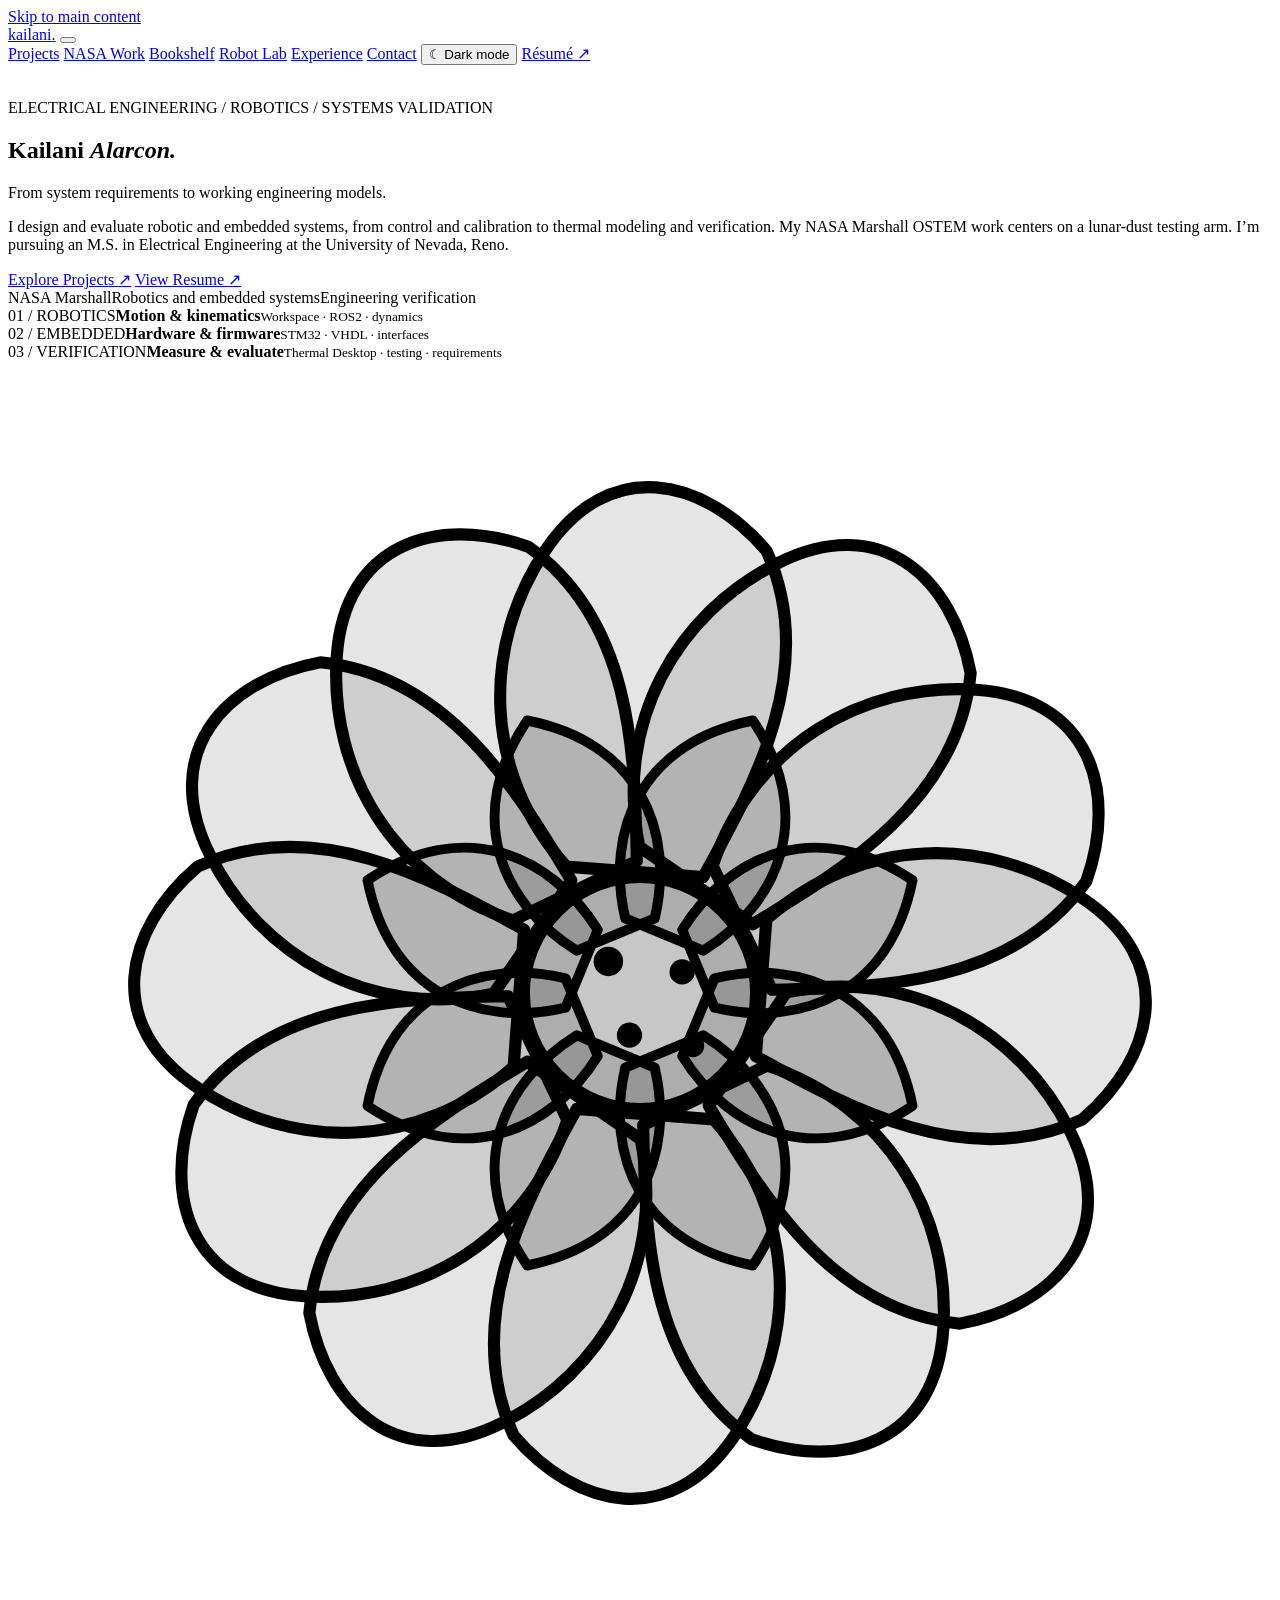
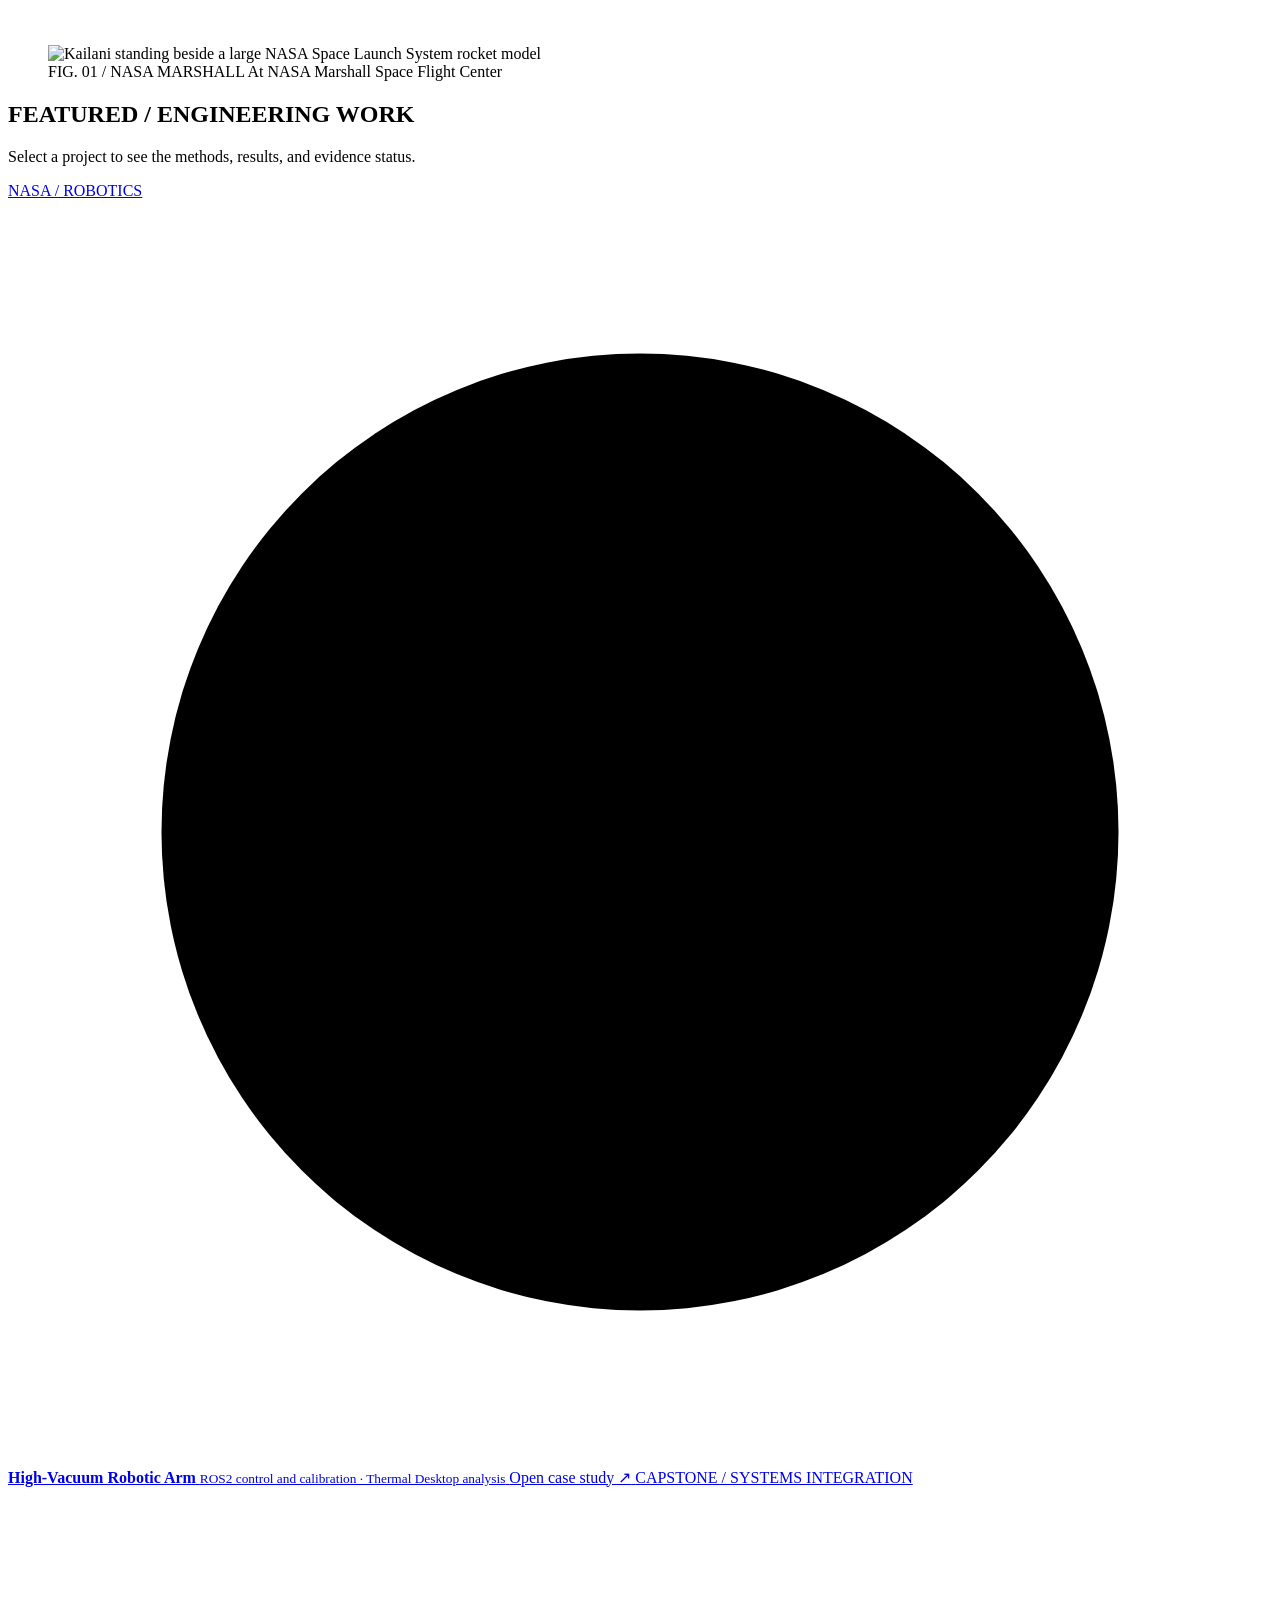
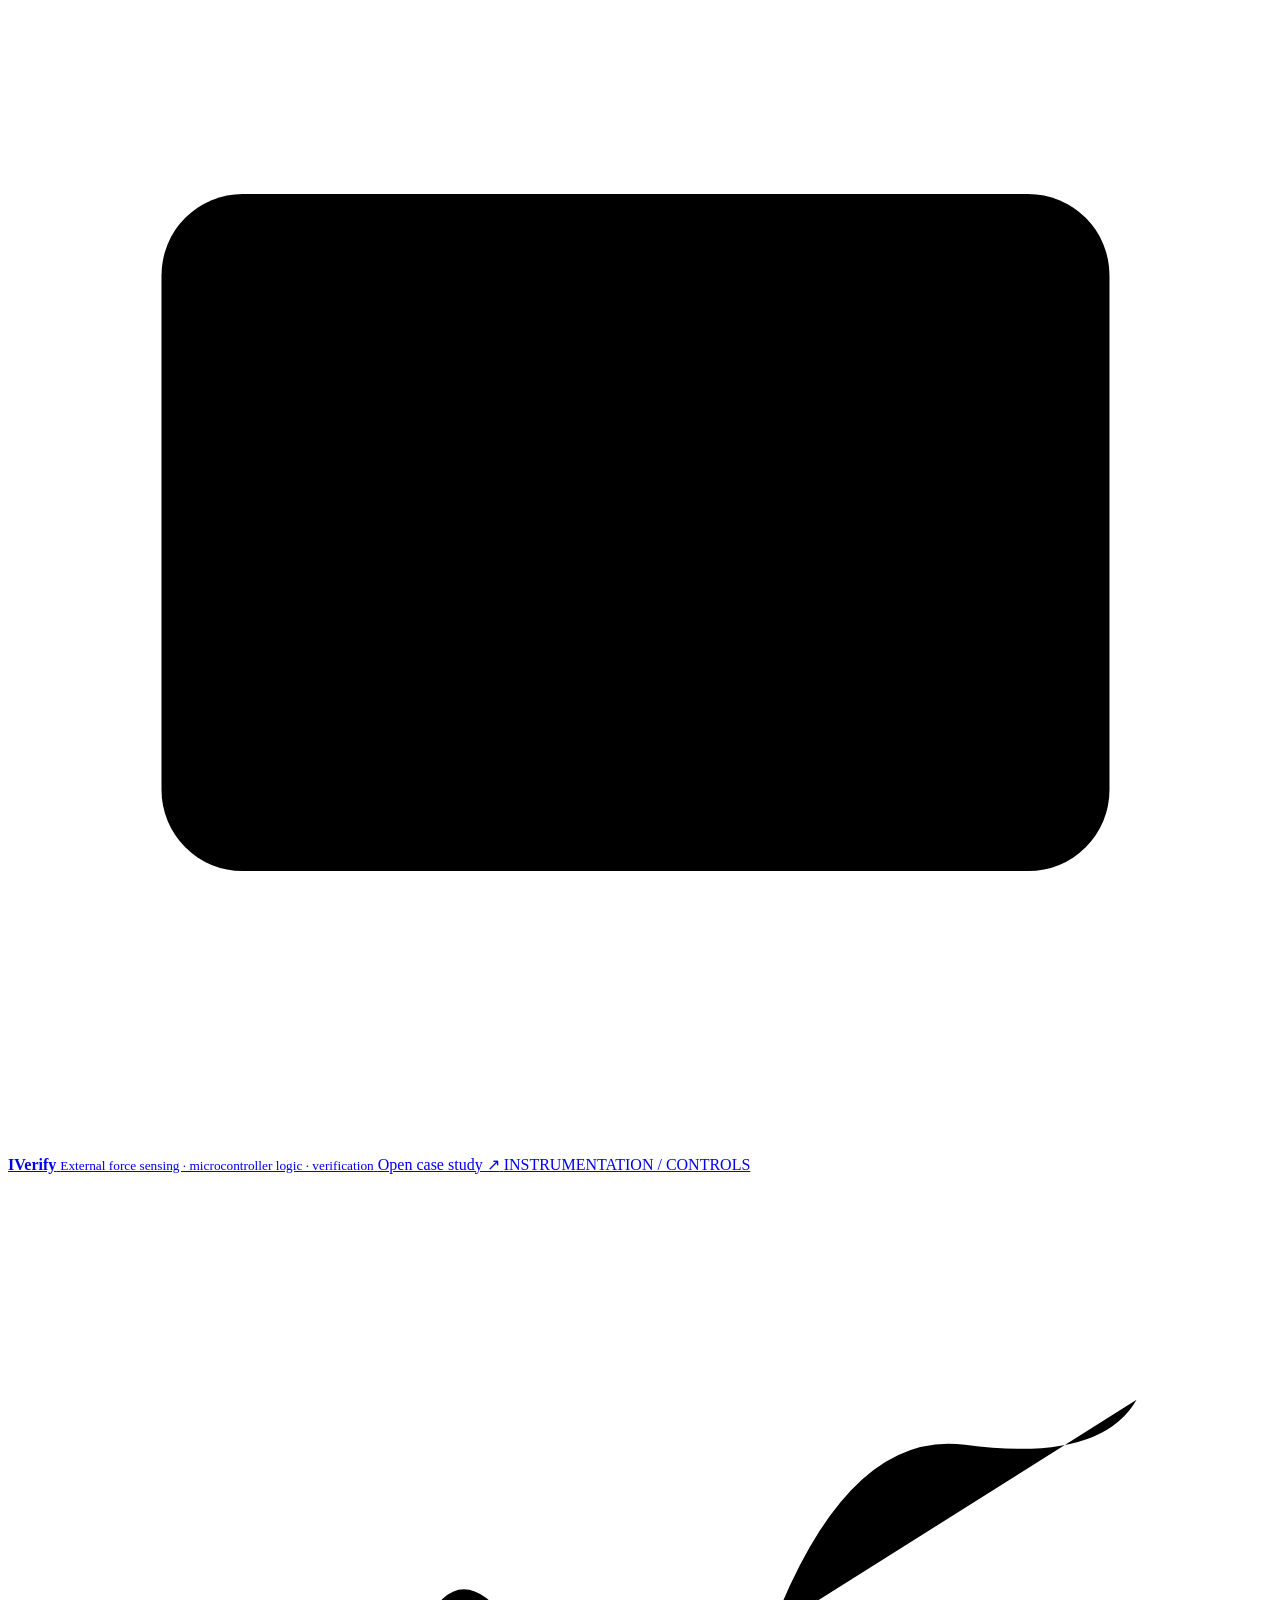
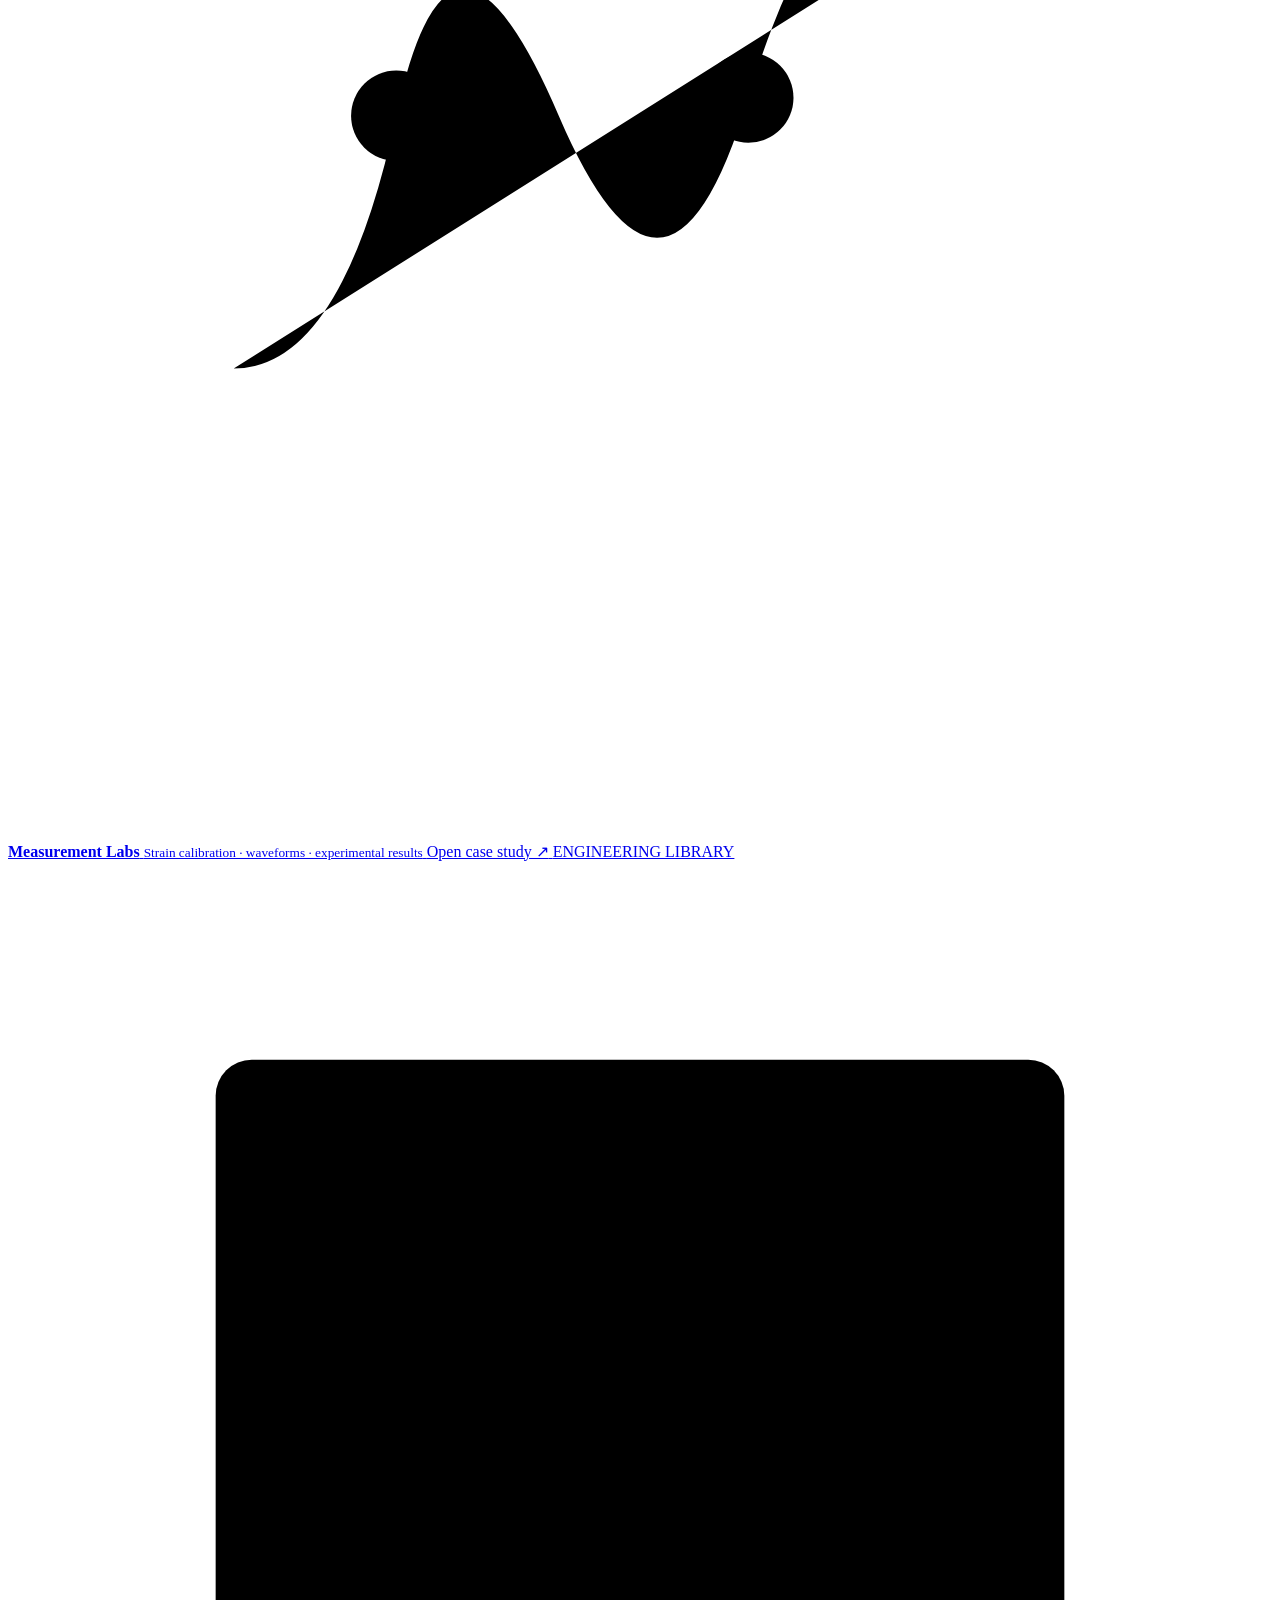
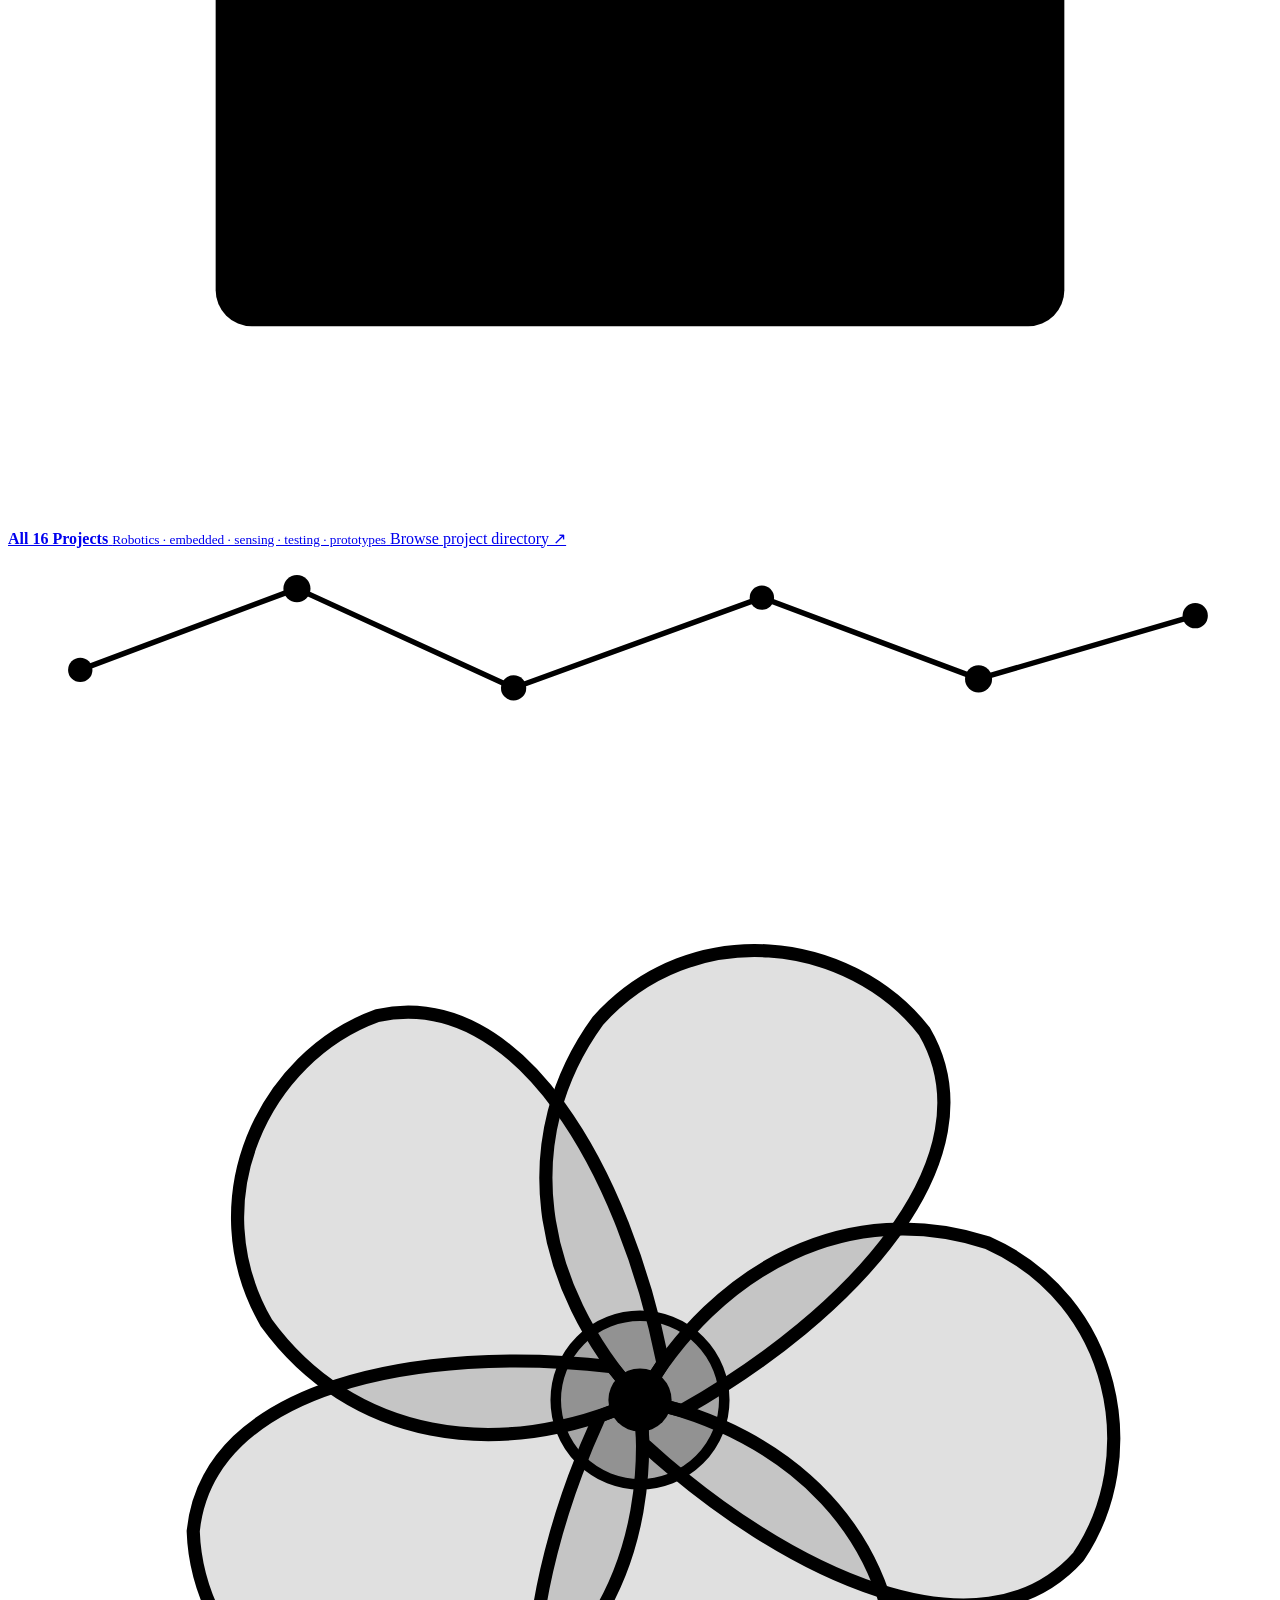
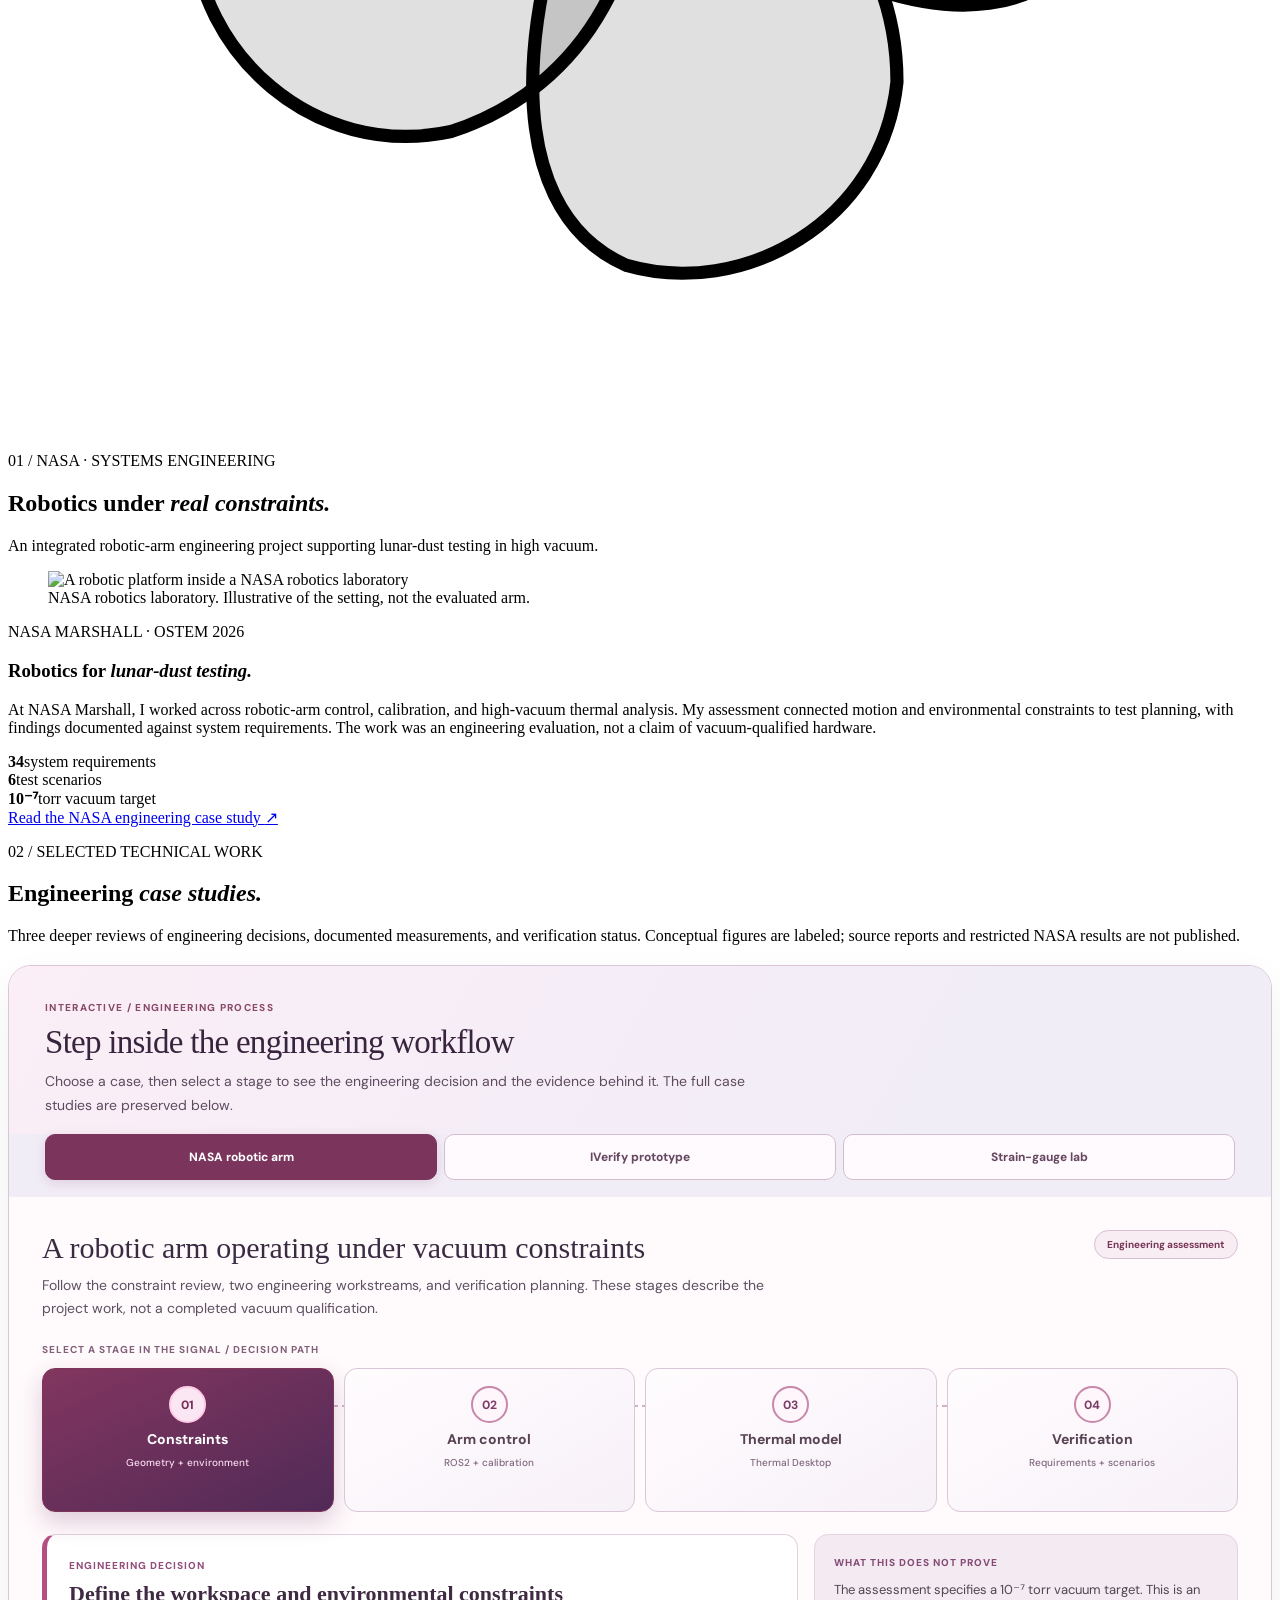
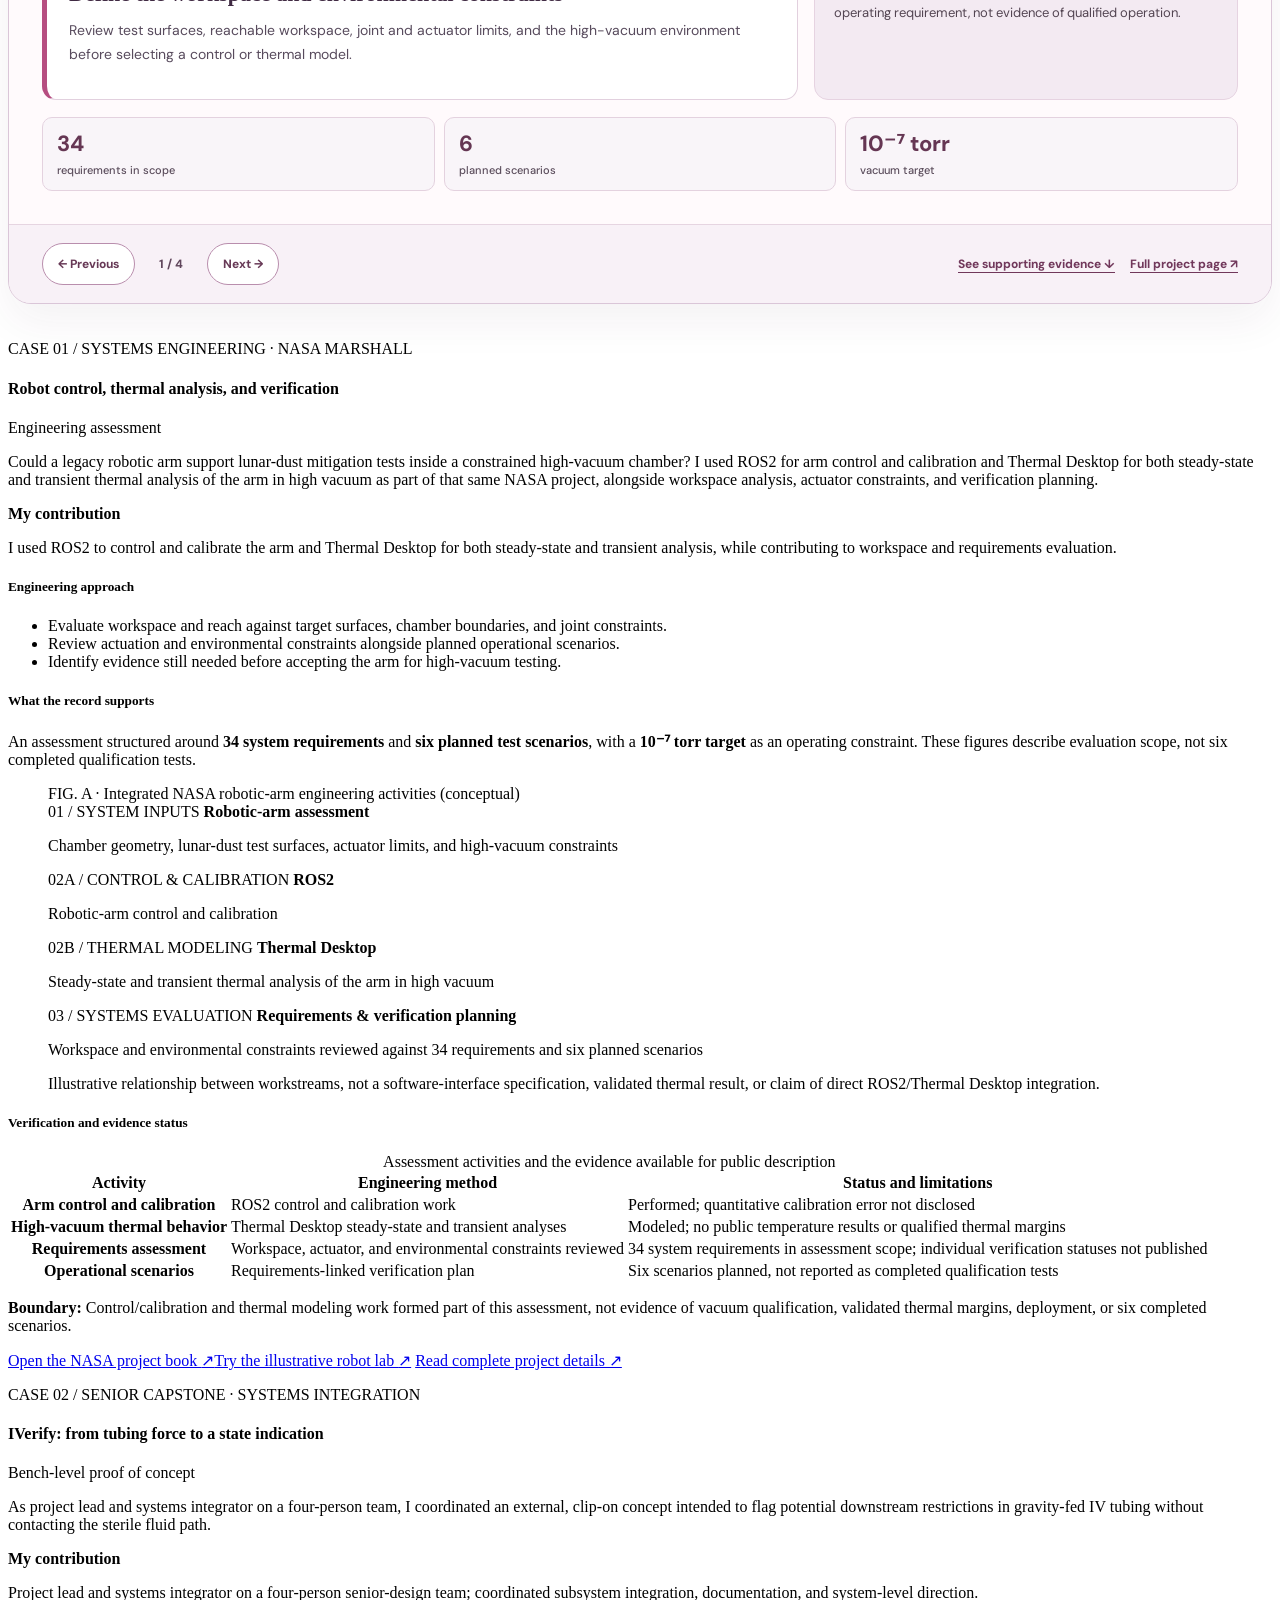
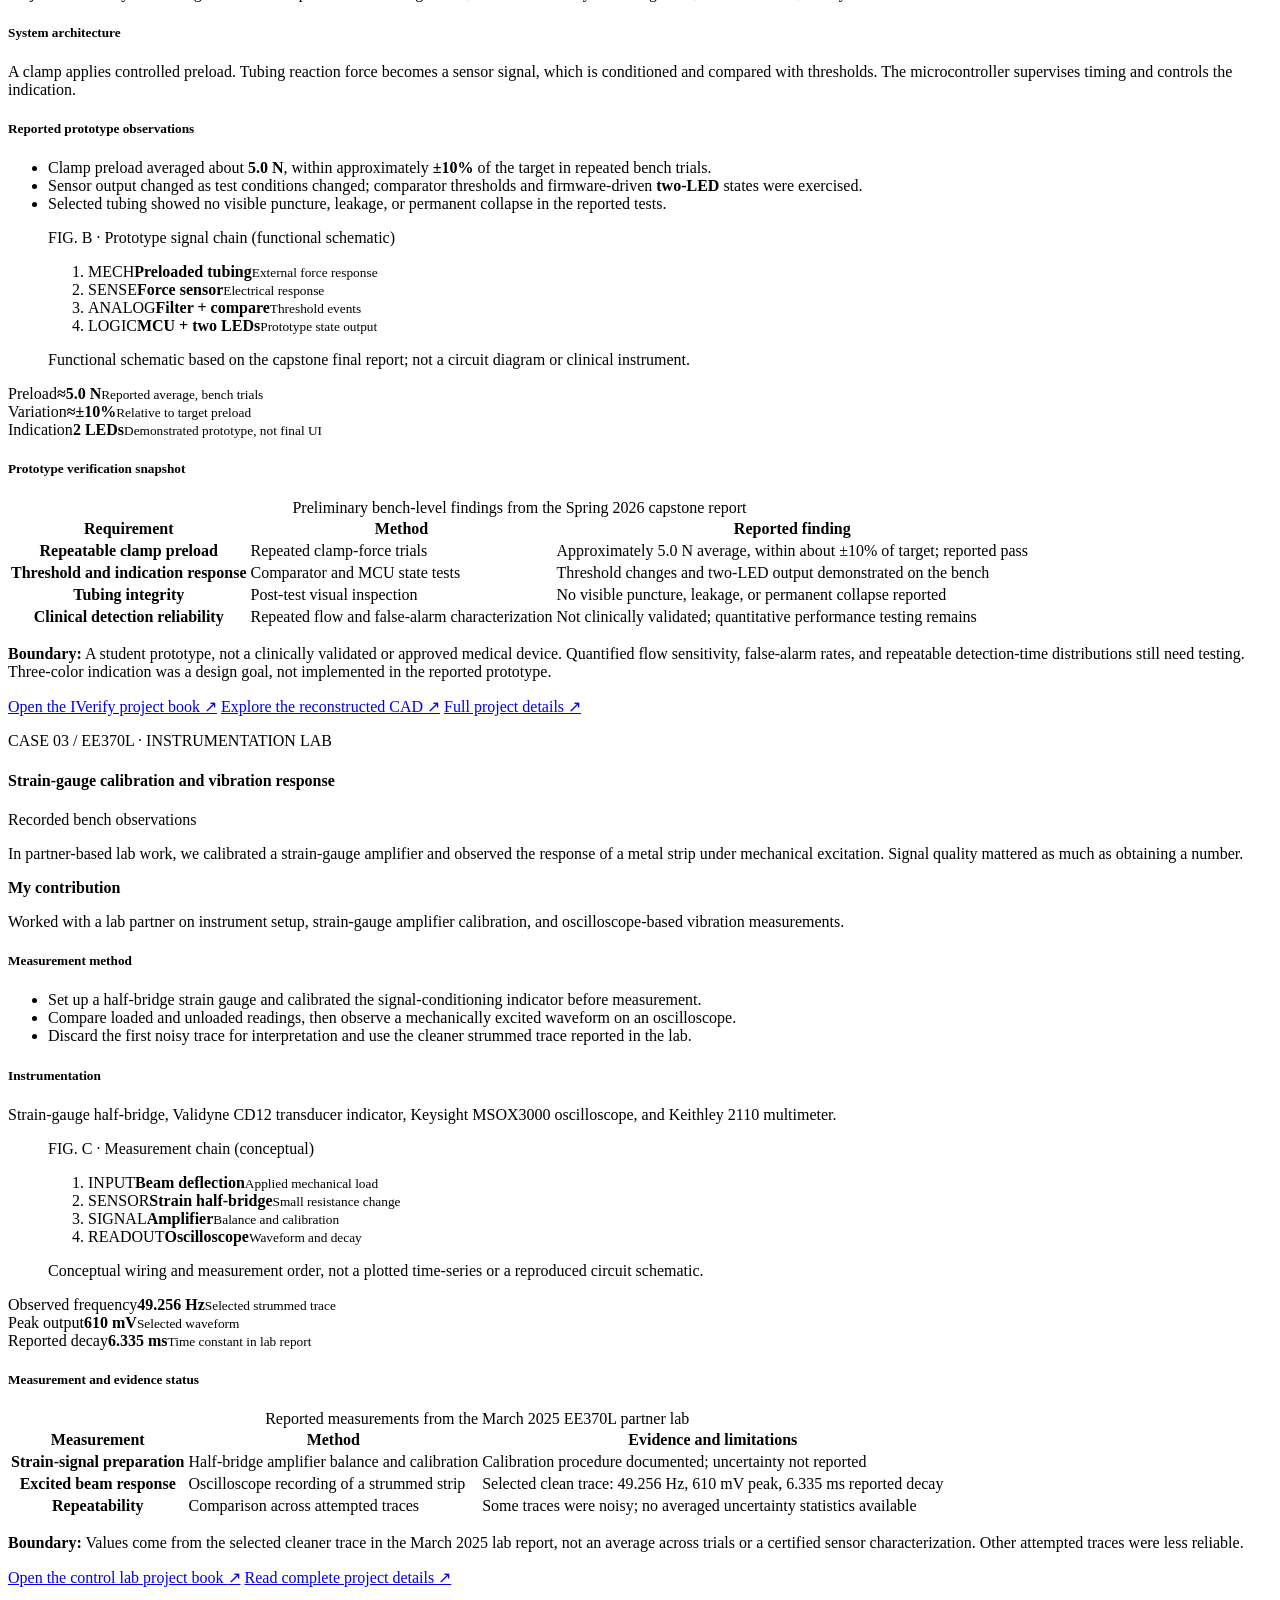
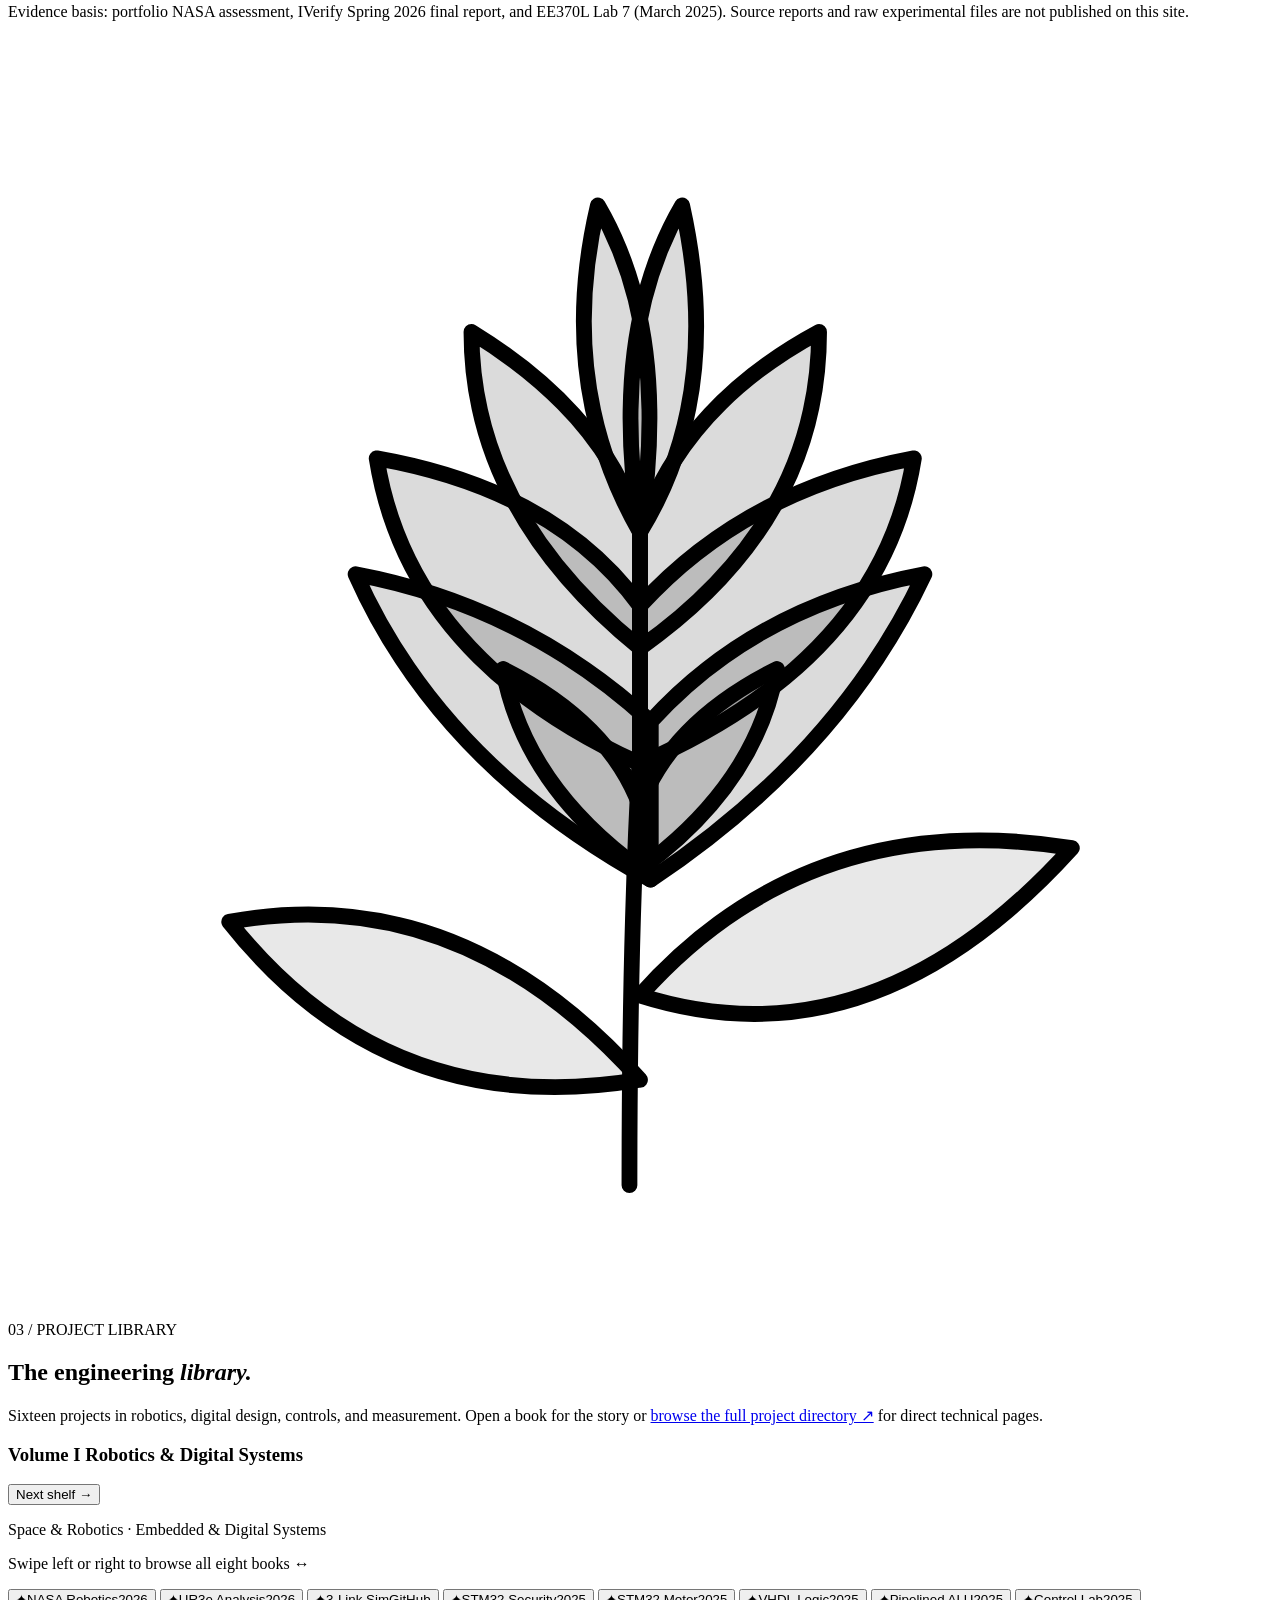
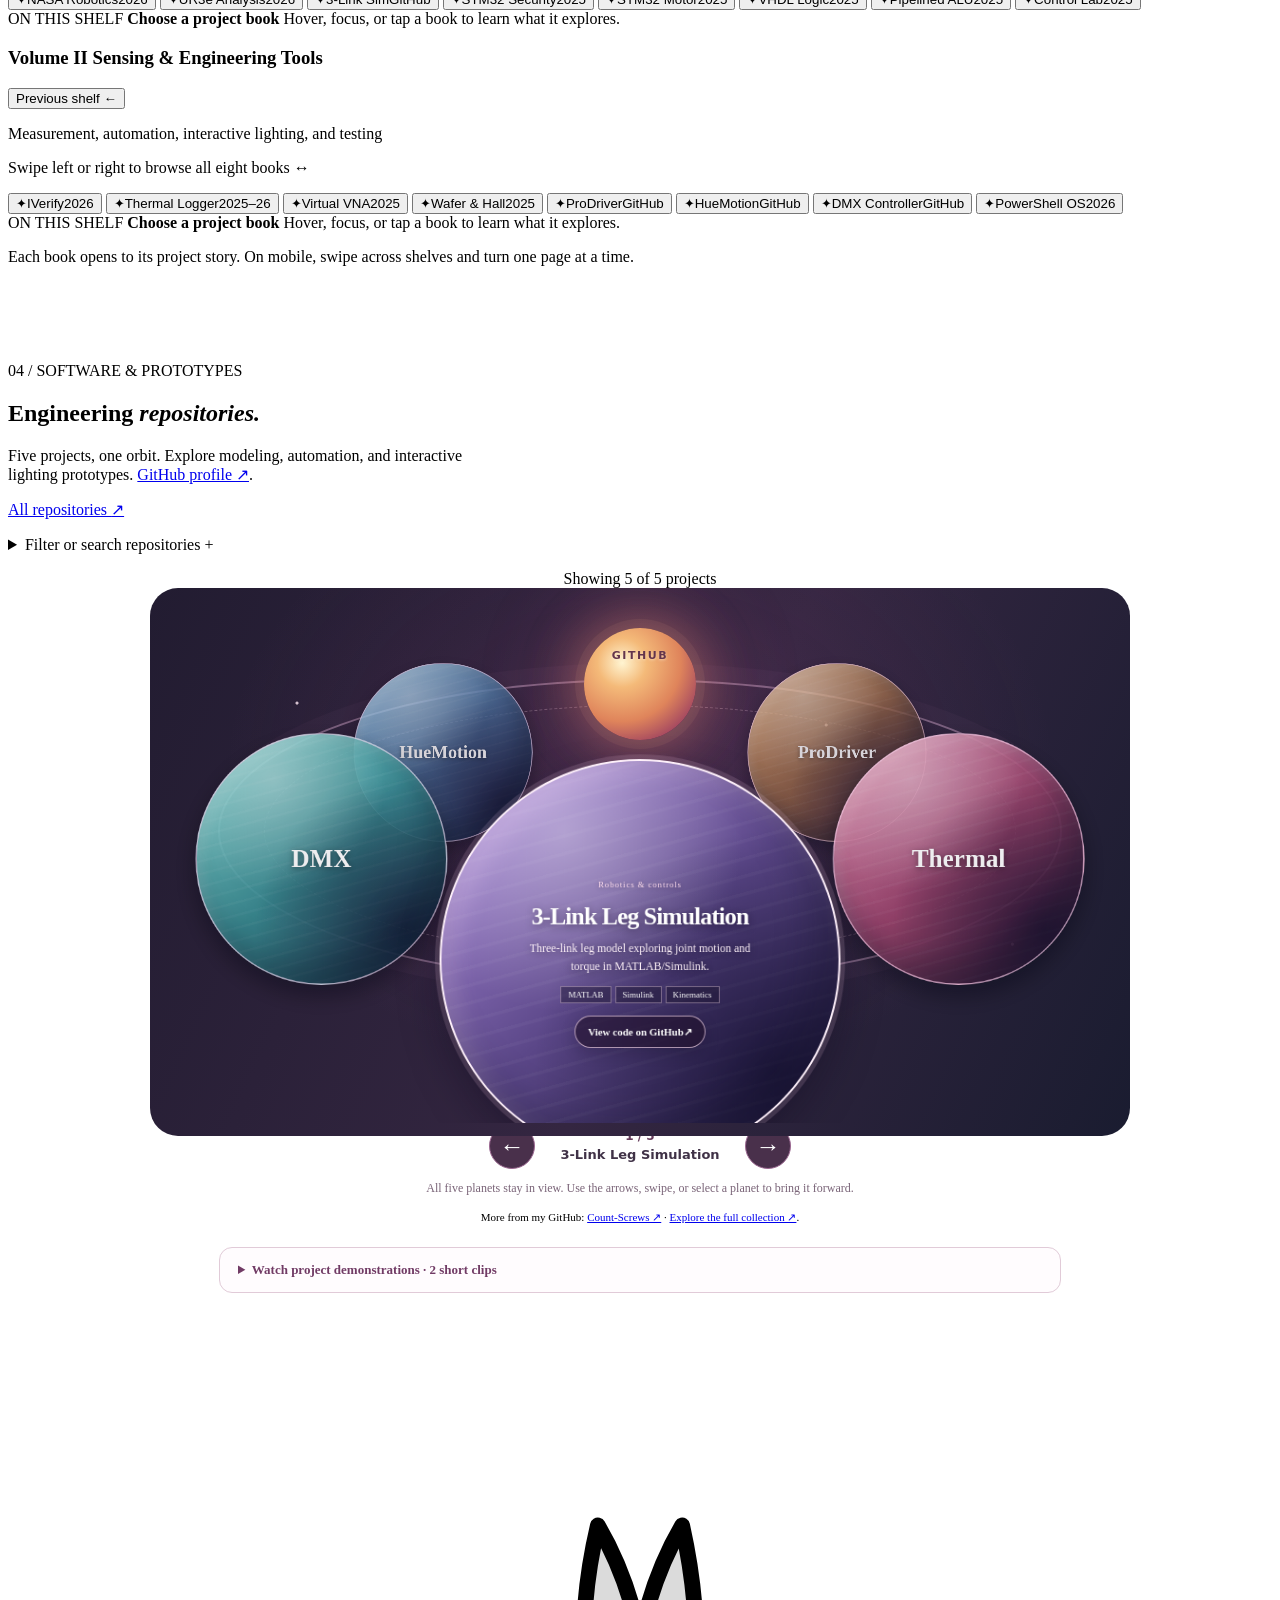
==== index.html @ 31ed7b0c "Place 2D and 3D robot presets and joint controls in same shared dock beneath viewer" ====
<!doctype html>
<html lang="en">
<head>
  <meta charset="utf-8">
  <meta name="viewport" content="width=device-width, initial-scale=1">
  <meta name="theme-color" content="#fcf9f8">
  <link rel="canonical" href="https://kailania.vercel.app/">
  <link rel="icon" href="favicon.svg" type="image/svg+xml">
  <meta name="description" content="Kailani Alarcon, electrical engineer and NASA Marshall OSTEM intern. Explore robotic-arm control and calibration, thermal analysis, embedded systems, and engineering case studies.">
  <meta property="og:title" content="Kailani Alarcon | Electrical Engineering & Robotics">
  <meta property="og:description" content="Robotics, embedded systems, instrumentation, and test-driven design. Explore engineering projects and NASA OSTEM work.">
  <meta property="og:type" content="website">
  <meta property="og:url" content="https://kailania.vercel.app/">
  <meta property="og:image" content="https://kailania.vercel.app/assets/sls-rocket-kailani.jpeg">
  <meta name="twitter:card" content="summary_large_image">
  <meta name="twitter:title" content="Kailani Alarcon | Electrical Engineering & Robotics">
  <meta name="twitter:description" content="NASA robotics, thermal analysis, embedded systems, and selected engineering case studies.">
  <title>Kailani Alarcon | Electrical Engineering, Robotics & Systems</title>
  <link rel="preconnect" href="https://fonts.googleapis.com">
  <link rel="preconnect" href="https://fonts.gstatic.com" crossorigin>
  <link href="https://fonts.googleapis.com/css2?family=DM+Sans:wght@400;500;600;700&family=Playfair+Display:ital,wght@0,400;0,500;0,600;1,400;1,500&display=swap" rel="stylesheet">
  <!-- Bundle regenerated with node build-css.js; original CSS remains editable. -->
  <script>try{document.documentElement.dataset.theme=localStorage.getItem('kailani-theme')||(matchMedia('(prefers-color-scheme: dark)').matches?'dark':'light')}catch{document.documentElement.dataset.theme='light'}</script>
<link rel="stylesheet" href="portfolio.css?v=20261011-14">
<link rel="stylesheet" href="portfolio-upgrade.css?v=20261011-readability-pink2">
<link rel="stylesheet" href="repo-orbit.css?v=20261011-orbit3">
<link rel="stylesheet" href="robot-control-dock.css?v=20261011-dock1">
<link rel="stylesheet" href="case-explorer.css?v=20261011-v1">
  <script src="script.js?v=20261011-orbit4" defer></script>
  <script src="enhancements.js?v=20261011-pink2" defer></script>
  <script src="bookshelf.js?v=20261011-14" defer></script>
  <script src="ux.js" defer></script>
  <script src="ambient.js?v=20261011-2" defer></script>
<meta property="og:image:alt" content="Kailani at NASA Marshall Space Flight Center"><meta name="twitter:image" content="https://kailania.vercel.app/assets/sls-rocket-kailani.jpeg">
<script src="portfolio-upgrade.js?v=20261011-dock1" defer></script>
<script src="case-explorer.js?v=20261011-v1" defer></script><script src="robot-3d.js?v=20261011-dock1" defer></script>
<script type="application/ld+json">{"@context":"https://schema.org","@type":"Person","name":"Kailani Alarcon","url":"https://kailania.vercel.app/","jobTitle":"Electrical engineering graduate student","alumniOf":{"@type":"CollegeOrUniversity","name":"University of Nevada, Reno"},"knowsAbout":["Robotics","Embedded systems","Electrical engineering","Engineering verification"],"sameAs":["https://github.com/kalarcon775","https://www.linkedin.com/in/kailani-alarcon/"]}</script>
</head>
<body>
  <a class="skip-link" href="#main">Skip to main content</a>
  <header class="site-header" id="top">
    <nav class="nav container" aria-label="Main navigation">
      <a class="logo" href="#top" aria-label="Kailani homepage">kailani<span>.</span></a>
      <button id="menu-toggle" class="menu-toggle" aria-controls="nav-links" aria-expanded="false" aria-label="Open menu" type="button"><span></span><span></span><span></span></button>
      <div class="nav-links" id="nav-links">
        <a href="projects/index.html">Projects</a>
        <a href="#work">NASA Work</a>
        <a href="#bookshelf">Bookshelf</a>
        <a href="#robot-lab">Robot Lab</a>
        <a href="#experience">Experience</a>
        <a href="#contact" class="mobile-contact-link">Contact</a>
        <button id="theme-toggle" class="theme-toggle" type="button" aria-pressed="false" aria-label="Switch to dark mode">☾ Dark mode</button>
        <a class="nav-cta" href="#resume">Résumé ↗</a>
      </div>
    </nav>
    <div class="scroll-progress" aria-hidden="true"><span id="scroll-progress-fill"></span></div>
  </header>
  <main id="main" tabindex="-1">
  <!-- Decorative vector flowers. Built into the HTML; no uploaded media. -->
  <svg class="floral-definitions" xmlns="http://www.w3.org/2000/svg" width="0" height="0" aria-hidden="true" focusable="false">
    <symbol id="flower-cempasuchil" viewBox="0 0 120 120">
      <g fill="currentColor" fill-opacity=".10" stroke="currentColor" stroke-width="1.15" stroke-linejoin="round">
        <path d="M53 48 C45 39 45 27 51 18 C57 9 66 11 72 18 C77 29 71 40 66 49 Z" transform="rotate(0 60 60)"/>
        <path d="M53 48 C45 39 45 27 51 18 C57 9 66 11 72 18 C77 29 71 40 66 49 Z" transform="rotate(30 60 60)"/>
        <path d="M53 48 C45 39 45 27 51 18 C57 9 66 11 72 18 C77 29 71 40 66 49 Z" transform="rotate(60 60 60)"/>
        <path d="M53 48 C45 39 45 27 51 18 C57 9 66 11 72 18 C77 29 71 40 66 49 Z" transform="rotate(90 60 60)"/>
        <path d="M53 48 C45 39 45 27 51 18 C57 9 66 11 72 18 C77 29 71 40 66 49 Z" transform="rotate(120 60 60)"/>
        <path d="M53 48 C45 39 45 27 51 18 C57 9 66 11 72 18 C77 29 71 40 66 49 Z" transform="rotate(150 60 60)"/>
        <path d="M53 48 C45 39 45 27 51 18 C57 9 66 11 72 18 C77 29 71 40 66 49 Z" transform="rotate(180 60 60)"/>
        <path d="M53 48 C45 39 45 27 51 18 C57 9 66 11 72 18 C77 29 71 40 66 49 Z" transform="rotate(210 60 60)"/>
        <path d="M53 48 C45 39 45 27 51 18 C57 9 66 11 72 18 C77 29 71 40 66 49 Z" transform="rotate(240 60 60)"/>
        <path d="M53 48 C45 39 45 27 51 18 C57 9 66 11 72 18 C77 29 71 40 66 49 Z" transform="rotate(270 60 60)"/>
        <path d="M53 48 C45 39 45 27 51 18 C57 9 66 11 72 18 C77 29 71 40 66 49 Z" transform="rotate(300 60 60)"/>
        <path d="M53 48 C45 39 45 27 51 18 C57 9 66 11 72 18 C77 29 71 40 66 49 Z" transform="rotate(330 60 60)"/>
      </g>
      <g fill="currentColor" fill-opacity=".13" stroke="currentColor" stroke-width=".95" stroke-linejoin="round">
        <path d="M56 54 C51 47 51 38 60 32 C69 38 69 47 64 54 Z" transform="rotate(22.5 60 60)"/>
        <path d="M56 54 C51 47 51 38 60 32 C69 38 69 47 64 54 Z" transform="rotate(67.5 60 60)"/>
        <path d="M56 54 C51 47 51 38 60 32 C69 38 69 47 64 54 Z" transform="rotate(112.5 60 60)"/>
        <path d="M56 54 C51 47 51 38 60 32 C69 38 69 47 64 54 Z" transform="rotate(157.5 60 60)"/>
        <path d="M56 54 C51 47 51 38 60 32 C69 38 69 47 64 54 Z" transform="rotate(202.5 60 60)"/>
        <path d="M56 54 C51 47 51 38 60 32 C69 38 69 47 64 54 Z" transform="rotate(247.5 60 60)"/>
        <path d="M56 54 C51 47 51 38 60 32 C69 38 69 47 64 54 Z" transform="rotate(292.5 60 60)"/>
        <path d="M56 54 C51 47 51 38 60 32 C69 38 69 47 64 54 Z" transform="rotate(337.5 60 60)"/>
      </g>
      <circle cx="60" cy="60" r="11" fill="currentColor" fill-opacity=".22" stroke="currentColor" stroke-width="1.1"/>
      <circle cx="57" cy="57" r="1.4" fill="currentColor"/><circle cx="64" cy="58" r="1.2" fill="currentColor"/>
      <circle cx="59" cy="64" r="1.2" fill="currentColor"/><circle cx="65" cy="65" r="1.1" fill="currentColor"/>
    </symbol>
    <symbol id="flower-plumeria" viewBox="0 0 120 120">
      <g fill="currentColor" fill-opacity=".12" stroke="currentColor" stroke-width="1.25" stroke-linejoin="round">
        <path d="M60 60 C50 49 48 35 56 24 C65 14 80 16 87 25 C94 37 80 52 64 61 Z" transform="rotate(0 60 60)"/>
        <path d="M60 60 C50 49 48 35 56 24 C65 14 80 16 87 25 C94 37 80 52 64 61 Z" transform="rotate(72 60 60)"/>
        <path d="M60 60 C50 49 48 35 56 24 C65 14 80 16 87 25 C94 37 80 52 64 61 Z" transform="rotate(144 60 60)"/>
        <path d="M60 60 C50 49 48 35 56 24 C65 14 80 16 87 25 C94 37 80 52 64 61 Z" transform="rotate(216 60 60)"/>
        <path d="M60 60 C50 49 48 35 56 24 C65 14 80 16 87 25 C94 37 80 52 64 61 Z" transform="rotate(288 60 60)"/>
      </g>
      <circle cx="60" cy="60" r="8" fill="currentColor" fill-opacity=".26" stroke="currentColor" stroke-width="1"/>
      <circle cx="60" cy="60" r="3" fill="currentColor"/>
    </symbol>
    <symbol id="flower-dahlia" viewBox="0 0 120 120">
      <g fill="currentColor" fill-opacity=".13" stroke="currentColor" stroke-width="1.3" stroke-linejoin="round">
        <path d="M56 55 Q45 41 51 21 Q60 6 69 21 Q75 39 64 55 Z" transform="rotate(0 60 60)"/>
        <path d="M56 55 Q45 41 51 21 Q60 6 69 21 Q75 39 64 55 Z" transform="rotate(36 60 60)"/>
        <path d="M56 55 Q45 41 51 21 Q60 6 69 21 Q75 39 64 55 Z" transform="rotate(72 60 60)"/>
        <path d="M56 55 Q45 41 51 21 Q60 6 69 21 Q75 39 64 55 Z" transform="rotate(108 60 60)"/>
        <path d="M56 55 Q45 41 51 21 Q60 6 69 21 Q75 39 64 55 Z" transform="rotate(144 60 60)"/>
        <path d="M56 55 Q45 41 51 21 Q60 6 69 21 Q75 39 64 55 Z" transform="rotate(180 60 60)"/>
        <path d="M56 55 Q45 41 51 21 Q60 6 69 21 Q75 39 64 55 Z" transform="rotate(216 60 60)"/>
        <path d="M56 55 Q45 41 51 21 Q60 6 69 21 Q75 39 64 55 Z" transform="rotate(252 60 60)"/>
        <path d="M56 55 Q45 41 51 21 Q60 6 69 21 Q75 39 64 55 Z" transform="rotate(288 60 60)"/>
        <path d="M56 55 Q45 41 51 21 Q60 6 69 21 Q75 39 64 55 Z" transform="rotate(324 60 60)"/>
      </g>
      <g fill="currentColor" fill-opacity=".17" stroke="currentColor" stroke-width=".9">
        <path d="M57 55 Q52 47 56 38 Q60 31 64 38 Q68 47 63 55 Z" transform="rotate(22.5 60 60)"/>
        <path d="M57 55 Q52 47 56 38 Q60 31 64 38 Q68 47 63 55 Z" transform="rotate(67.5 60 60)"/>
        <path d="M57 55 Q52 47 56 38 Q60 31 64 38 Q68 47 63 55 Z" transform="rotate(112.5 60 60)"/>
        <path d="M57 55 Q52 47 56 38 Q60 31 64 38 Q68 47 63 55 Z" transform="rotate(157.5 60 60)"/>
        <path d="M57 55 Q52 47 56 38 Q60 31 64 38 Q68 47 63 55 Z" transform="rotate(202.5 60 60)"/>
        <path d="M57 55 Q52 47 56 38 Q60 31 64 38 Q68 47 63 55 Z" transform="rotate(247.5 60 60)"/>
        <path d="M57 55 Q52 47 56 38 Q60 31 64 38 Q68 47 63 55 Z" transform="rotate(292.5 60 60)"/>
        <path d="M57 55 Q52 47 56 38 Q60 31 64 38 Q68 47 63 55 Z" transform="rotate(337.5 60 60)"/>
      </g>
      <circle cx="60" cy="60" r="10" fill="currentColor" fill-opacity=".30" stroke="currentColor"/>
      <circle cx="60" cy="60" r="3" fill="currentColor"/>
    </symbol>
    <symbol id="flower-teuila" viewBox="0 0 120 120">
      <g fill="none" stroke="currentColor" stroke-width="1.5" stroke-linecap="round" stroke-linejoin="round">
        <path d="M59 109 Q59 85 60 68"/>
        <path d="M60 99 Q43 80 21 84 Q36 103 60 99" fill="currentColor" fill-opacity=".09"/>
        <path d="M60 91 Q76 73 101 77 Q82 98 60 91" fill="currentColor" fill-opacity=".09"/>
      </g>
      <g fill="currentColor" fill-opacity=".14" stroke="currentColor" stroke-width="1.5" stroke-linejoin="round">
        <path d="M61 80 Q41 69 33 51 Q49 54 61 65 Z"/>
        <path d="M61 80 Q79 68 87 51 Q71 54 61 65 Z"/>
        <path d="M60 69 Q38 59 35 40 Q52 43 60 54 Z"/>
        <path d="M60 69 Q83 59 86 40 Q70 43 60 54 Z"/>
        <path d="M60 58 Q44 45 44 28 Q57 36 60 47 Z"/>
        <path d="M60 58 Q77 46 77 28 Q64 35 60 47 Z"/>
        <path d="M60 47 Q52 33 56 16 Q63 28 60 47 Z"/>
        <path d="M60 47 Q68 34 64 16 Q57 28 60 47 Z"/>
        <path d="M60 79 Q49 71 47 60 Q57 65 60 73 Z"/>
        <path d="M60 79 Q71 71 73 60 Q63 65 60 73 Z"/>
      </g>
    </symbol>
  </svg>
    <section class="hero container" aria-labelledby="hero-title">
      <div class="hero-copy">
        <p class="eyebrow">ELECTRICAL ENGINEERING / ROBOTICS / SYSTEMS VALIDATION</p>
        <h1 id="hero-title">Kailani <em>Alarcon.</em></h1>
        <p class="hero-subtitle">From system requirements to working engineering models.</p>
        <p class="hero-description">I design and evaluate robotic and embedded systems, from control and calibration to thermal modeling and verification. My NASA Marshall OSTEM work centers on a lunar-dust testing arm. I’m pursuing an M.S. in Electrical Engineering at the University of Nevada, Reno.</p>
        <div class="hero-buttons">
          <a href="projects/index.html" class="btn btn-primary">Explore Projects <span aria-hidden="true">↗</span></a>
          <a href="assets/Kailani_Alarcon_Resume.pdf" target="_blank" rel="noopener noreferrer" class="btn btn-outline">View Resume <span aria-hidden="true">↗</span></a>
        </div>
        <div class="hero-trust-row" aria-label="Engineering experience highlights"><span>NASA Marshall</span><span>Robotics and embedded systems</span><span>Engineering verification</span></div>
        <div class="engineering-focus" aria-label="Engineering focus areas">
          <div><span class="focus-code">01 / ROBOTICS</span><strong>Motion &amp; kinematics</strong><small>Workspace · ROS2 · dynamics</small></div>
          <div><span class="focus-code">02 / EMBEDDED</span><strong>Hardware &amp; firmware</strong><small>STM32 · VHDL · interfaces</small></div>
          <div><span class="focus-code">03 / VERIFICATION</span><strong>Measure &amp; evaluate</strong><small>Thermal Desktop · testing · requirements</small></div>
        </div>
      </div>
      <div class="intro-planet" aria-hidden="true"><span class="intro-planet-core"></span><span class="intro-planet-ring"></span><span class="intro-planet-moon"></span></div>
      <div class="ambient-field ambient-field-hero" aria-hidden="true">
        <svg class="botanical-background botanical-background-hero bloom-mexico" viewBox="0 0 120 120" focusable="false" aria-hidden="true"><use href="#flower-cempasuchil"></use></svg>
        <span class="ambient-star"></span><span class="ambient-star"></span><span class="ambient-star"></span><span class="ambient-star"></span>
      </div>
      <figure class="hero-photo">
        <img src="assets/sls-rocket-kailani.jpeg" alt="Kailani standing beside a large NASA Space Launch System rocket model" fetchpriority="high">
        <figcaption><span class="figure-index">FIG. 01 / NASA MARSHALL</span> At NASA Marshall Space Flight Center</figcaption>
      </figure>
    </section>

<section class="section featured-projects-section" id="featured-projects" aria-labelledby="featured-projects-title">
      <div class="featured-projects-inner">
        <div class="featured-projects-head">
          <h2 class="eyebrow" id="featured-projects-title">FEATURED / ENGINEERING WORK</h2>
          <p>Select a project to see the methods, results, and evidence status.</p>
        </div>
        <div class="featured-project-grid">
          <a class="featured-project-card" href="projects/nasa.html">
            <span class="featured-category">NASA / ROBOTICS</span><span class="featured-project-visual" aria-hidden="true"><svg viewBox="0 0 140 140"><circle cx="70" cy="70" r="53"/><circle cx="70" cy="70" r="11"/><path d="M70 17v42m0 22v42M17 70h42m22 0h42M32 32l29 29m18 18 29 29M108 32 79 61M61 79l-29 29"/></svg></span>
            <strong>High-Vacuum Robotic Arm</strong>
            <small>ROS2 control and calibration · Thermal Desktop analysis</small>
            <span class="featured-more">Open case study ↗</span>
          </a>
          <a class="featured-project-card" href="projects/iverify.html">
            <span class="featured-category">CAPSTONE / SYSTEMS INTEGRATION</span><span class="featured-project-visual" aria-hidden="true"><svg viewBox="0 0 140 140"><rect x="17" y="34" width="105" height="75" rx="9"/><path d="M24 75h20l9-24 12 50 12-36 8 10h29M43 19v15m54-15v15M43 109v12m54-12v12"/></svg></span>
            <strong>IVerify</strong>
            <small>External force sensing · microcontroller logic · verification</small>
            <span class="featured-more">Open case study ↗</span>
          </a>
          <a class="featured-project-card" href="projects/controls.html">
            <span class="featured-category">INSTRUMENTATION / CONTROLS</span><span class="featured-project-visual" aria-hidden="true"><svg viewBox="0 0 140 140"><path d="M13 110h113M25 17v95M25 88q12 0 18-28t18 0 21-2 24-28 19-5"/><circle cx="43" cy="60" r="5"/><circle cx="82" cy="58" r="5"/></svg></span>
            <strong>Measurement Labs</strong>
            <small>Strain calibration · waveforms · experimental results</small>
            <span class="featured-more">Open case study ↗</span>
          </a>
          <a class="featured-project-card" href="projects/index.html">
            <span class="featured-category">ENGINEERING LIBRARY</span><span class="featured-project-visual" aria-hidden="true"><svg viewBox="0 0 140 140"><rect x="23" y="22" width="94" height="96" rx="4"/><path d="M38 47h64M38 71h64M38 95h42"/><circle cx="48" cy="36" r="4"/><circle cx="48" cy="60" r="4"/></svg></span>
            <strong>All 16 Projects</strong>
            <small>Robotics · embedded · sensing · testing · prototypes</small>
            <span class="featured-more">Browse project directory ↗</span>
          </a>
        </div>
      </div>
    </section>

    <section class="section work-section" id="work">
      <div class="ambient-field ambient-field-section ambient-field-work" aria-hidden="true">
        <div class="constellation-break" aria-hidden="true" data-constellation="discovery">
      <svg viewBox="0 0 280 48" focusable="false" aria-hidden="true"><path d="M16 27 L64 9 L112 31 L167 11 L215 29 L263 15" fill="none" stroke="currentColor" stroke-width="1.2" stroke-linecap="round" stroke-linejoin="round"/><g fill="currentColor"><circle cx="16" cy="27" r="2.7"/><circle cx="64" cy="9" r="3"/><circle cx="112" cy="31" r="2.8"/><circle cx="167" cy="11" r="2.7"/><circle cx="215" cy="29" r="3"/><circle cx="263" cy="15" r="2.8"/></g></svg>
    </div>
        <svg class="botanical-background botanical-background-work bloom-samoa" viewBox="0 0 120 120" focusable="false" aria-hidden="true"><use href="#flower-plumeria"></use></svg>
        <span class="ambient-star"></span><span class="ambient-star"></span><span class="ambient-star"></span>
        <span class="ambient-planet ambient-planet-work ambient-planet--lilac" aria-hidden="true"><span class="ambient-planet-body"></span><span class="ambient-planet-ring"></span></span>
      </div>
      <div class="container">
        <div class="section-heading" data-ambient-reveal>
          <p class="eyebrow">01 / NASA · SYSTEMS ENGINEERING</p>
          <h2>Robotics under <em>real constraints.</em></h2>
          <p class="section-description">An integrated robotic-arm engineering project supporting lunar-dust testing in high vacuum.</p>
        </div>
        <article class="feature-project" data-ambient-reveal>
          <figure class="feature-visual">
            <img src="assets/robotics-lab-rover.jpeg" alt="A robotic platform inside a NASA robotics laboratory" loading="lazy">
            <figcaption>NASA robotics laboratory. Illustrative of the setting, not the evaluated arm.</figcaption>
          </figure>
          <div class="feature-content">
            <p class="project-kicker">NASA MARSHALL · OSTEM 2026</p>
            <h3>Robotics for <em>lunar-dust testing.</em></h3>
            <p>At NASA Marshall, I worked across robotic-arm control, calibration, and high-vacuum thermal analysis. My assessment connected motion and environmental constraints to test planning, with findings documented against system requirements. The work was an engineering evaluation, not a claim of vacuum-qualified hardware.</p>
            <div class="project-metrics">
              <div><strong>34</strong><span>system requirements</span></div>
              <div><strong>6</strong><span>test scenarios</span></div>
              <div><strong>10⁻⁷</strong><span>torr vacuum target</span></div>
            </div>
            <a class="text-link" href="#case-nasa">Read the NASA engineering case study <span aria-hidden="true">↗</span></a>
          </div>
        </article>
      </div>
    </section>

<section class="section case-studies-section" id="case-studies" aria-labelledby="dossiers-title">
      <div class="ambient-field ambient-field-cases" aria-hidden="true">
        <span class="ambient-star"></span><span class="ambient-star"></span><span class="ambient-star"></span>
        <span class="ambient-planet ambient-planet-cases ambient-planet--sage" aria-hidden="true"><span class="ambient-planet-body"></span><span class="ambient-planet-ring"></span></span>
      </div>
        <div class="technical-dossiers" aria-labelledby="dossiers-title">
          <div class="section-heading dossier-intro" data-ambient-reveal>
            <p class="eyebrow">02 / SELECTED TECHNICAL WORK</p>
            <h2 id="dossiers-title">Engineering <em>case studies.</em></h2>
            <p>Three deeper reviews of engineering decisions, documented measurements, and verification status. Conceptual figures are labeled; source reports and restricted NASA results are not published.</p>
          </div>

          <section class="case-explorer" id="case-explorer" aria-labelledby="case-explorer-heading" hidden>
            <header class="case-explorer__header">
              <p class="case-explorer__eyebrow">INTERACTIVE / ENGINEERING PROCESS</p>
              <h3 id="case-explorer-heading">Step inside the engineering workflow</h3>
              <p>Choose a case, then select a stage to see the engineering decision and the evidence behind it. The full case studies are preserved below.</p>
            </header>
            <div class="case-explorer__tabs" role="tablist" aria-label="Choose an engineering case study">
              <button type="button" role="tab" id="case-explorer-tab-nasa" aria-controls="case-explorer-panel" aria-selected="true" data-case-select="nasa">NASA robotic arm</button>
              <button type="button" role="tab" id="case-explorer-tab-iverify" aria-controls="case-explorer-panel" aria-selected="false" tabindex="-1" data-case-select="iverify">IVerify prototype</button>
              <button type="button" role="tab" id="case-explorer-tab-controls" aria-controls="case-explorer-panel" aria-selected="false" tabindex="-1" data-case-select="controls">Strain-gauge lab</button>
            </div>
            <div class="case-explorer__panel" role="tabpanel" id="case-explorer-panel" aria-labelledby="case-explorer-tab-nasa" tabindex="0">
              <div class="case-explorer__headline">
                <div>
                  <h4 id="case-explorer-title">A robotic arm operating under vacuum constraints</h4>
                  <p id="case-explorer-summary">Follow the constraint review, two engineering workstreams, and verification planning. These stages describe the project work, not a completed vacuum qualification.</p>
                </div>
                <span class="case-explorer__status" id="case-explorer-status">Engineering assessment</span>
              </div>
              <div class="case-explorer__workflow">
                <p class="case-explorer__workflow-label">SELECT A STAGE IN THE SIGNAL / DECISION PATH</p>
                <div class="case-explorer__flow" role="group" aria-label="Four stages of the selected engineering project">
                  <button type="button" aria-pressed="true" data-case-step="0"><span class="case-explorer__flow-num" aria-hidden="true">01</span><strong>Constraints</strong><small>Geometry + environment</small></button>
                  <button type="button" aria-pressed="false" data-case-step="1"><span class="case-explorer__flow-num" aria-hidden="true">02</span><strong>Arm control</strong><small>ROS2 + calibration</small></button>
                  <button type="button" aria-pressed="false" data-case-step="2"><span class="case-explorer__flow-num" aria-hidden="true">03</span><strong>Thermal model</strong><small>Thermal Desktop</small></button>
                  <button type="button" aria-pressed="false" data-case-step="3"><span class="case-explorer__flow-num" aria-hidden="true">04</span><strong>Verification</strong><small>Requirements + scenarios</small></button>
                </div>
              </div>
              <div class="case-explorer__readout">
                <div class="case-explorer__insight" aria-live="polite" aria-atomic="true">
                  <span class="case-explorer__insight-label">ENGINEERING DECISION</span>
                  <h5 id="case-explorer-step-title">Define the workspace and environmental constraints</h5>
                  <p id="case-explorer-step-text">Review test surfaces, reachable workspace, joint and actuator limits, and the high-vacuum environment before selecting a control or thermal model.</p>
                </div>
                <aside class="case-explorer__limit">
                  <strong>WHAT THIS DOES NOT PROVE</strong>
                  <p id="case-explorer-limit-text">The assessment specifies a 10⁻⁷ torr vacuum target. This is an operating requirement, not evidence of qualified operation.</p>
                </aside>
              </div>
              <div class="case-explorer__stats" aria-label="Evidence snapshot for the selected project">
                <div data-case-metric><strong>34</strong><span>requirements in scope</span></div>
                <div data-case-metric><strong>6</strong><span>planned scenarios</span></div>
                <div data-case-metric><strong>10⁻⁷ torr</strong><span>vacuum target</span></div>
              </div>
            </div>
            <footer class="case-explorer__footer">
              <div class="case-explorer__actions">
                <button type="button" id="case-explorer-prev" aria-label="Previous workflow stage">← Previous</button>
                <span class="case-explorer__counter" id="case-explorer-counter" aria-label="Current stage">1 / 4</span>
                <button type="button" id="case-explorer-next" aria-label="Next workflow stage">Next →</button>
              </div>
              <div class="case-explorer__links">
                <a id="case-explorer-details" href="#case-nasa">See supporting evidence ↓</a>
                <a id="case-explorer-full" href="projects/nasa.html">Full project page ↗</a>
              </div>
            </footer>
          </section>

          <article class="technical-dossier nasa-dossier" id="case-nasa" aria-labelledby="case-nasa-title" data-ambient-reveal>
            <header class="dossier-head">
              <div><p class="dossier-id">CASE 01 / SYSTEMS ENGINEERING · NASA MARSHALL</p><h4 id="case-nasa-title">Robot control, thermal analysis, and verification</h4></div>
              <span class="dossier-status">Engineering assessment</span>
            </header>
            <p class="dossier-summary">Could a legacy robotic arm support lunar-dust mitigation tests inside a constrained high-vacuum chamber? I used ROS2 for arm control and calibration and Thermal Desktop for both steady-state and transient thermal analysis of the arm in high vacuum as part of that same NASA project, alongside workspace analysis, actuator constraints, and verification planning.</p>
            <div class="dossier-role"><strong>My contribution</strong><p>I used ROS2 to control and calibrate the arm and Thermal Desktop for both steady-state and transient analysis, while contributing to workspace and requirements evaluation.</p></div>
            <div class="dossier-body">
              <div class="dossier-notes">
                <h5>Engineering approach</h5>
                <ul>
                  <li>Evaluate workspace and reach against target surfaces, chamber boundaries, and joint constraints.</li>
                  <li>Review actuation and environmental constraints alongside planned operational scenarios.</li>
                  <li>Identify evidence still needed before accepting the arm for high-vacuum testing.</li>
                </ul>
                <h5>What the record supports</h5>
                <p>An assessment structured around <strong>34 system requirements</strong> and <strong>six planned test scenarios</strong>, with a <strong>10⁻⁷ torr target</strong> as an operating constraint. These figures describe evaluation scope, not six completed qualification tests.</p>
              </div>
              <figure class="dossier-figure dossier-system-figure">
                <figcaption>FIG. A · Integrated NASA robotic-arm engineering activities (conceptual)</figcaption>
                <div class="nasa-system-architecture">
                  <div class="nasa-arch-stage nasa-arch-input">
                    <span class="nasa-arch-label">01 / SYSTEM INPUTS</span>
                    <strong>Robotic-arm assessment</strong>
                    <p>Chamber geometry, lunar-dust test surfaces, actuator limits, and high-vacuum constraints</p>
                  </div>
                  <div class="nasa-arch-branches" aria-label="Two related NASA engineering workstreams">
                    <div class="nasa-arch-branch">
                      <span class="nasa-arch-label">02A / CONTROL &amp; CALIBRATION</span>
                      <strong>ROS2</strong>
                      <p>Robotic-arm control and calibration</p>
                    </div>
                    <div class="nasa-arch-branch">
                      <span class="nasa-arch-label">02B / THERMAL MODELING</span>
                      <strong>Thermal Desktop</strong>
                      <p>Steady-state and transient thermal analysis of the arm in high vacuum</p>
                    </div>
                  </div>
                  <div class="nasa-arch-stage nasa-arch-output">
                    <span class="nasa-arch-label">03 / SYSTEMS EVALUATION</span>
                    <strong>Requirements &amp; verification planning</strong>
                    <p>Workspace and environmental constraints reviewed against 34 requirements and six planned scenarios</p>
                  </div>
                </div>
                <p class="figure-foot">Illustrative relationship between workstreams, not a software-interface specification, validated thermal result, or claim of direct ROS2/Thermal Desktop integration.</p>
              </figure>
            </div>
            <div class="dossier-verification">
              <h5>Verification and evidence status</h5>
              <div class="verification-scroll" role="region" aria-label="NASA engineering evidence table" tabindex="0">
                <table class="verification-table">
                  <caption>Assessment activities and the evidence available for public description</caption>
                  <thead><tr><th scope="col">Activity</th><th scope="col">Engineering method</th><th scope="col">Status and limitations</th></tr></thead>
                  <tbody>
                    <tr><th scope="row">Arm control and calibration</th><td>ROS2 control and calibration work</td><td>Performed; quantitative calibration error not disclosed</td></tr>
                    <tr><th scope="row">High-vacuum thermal behavior</th><td>Thermal Desktop steady-state and transient analyses</td><td>Modeled; no public temperature results or qualified thermal margins</td></tr>
                    <tr><th scope="row">Requirements assessment</th><td>Workspace, actuator, and environmental constraints reviewed</td><td>34 system requirements in assessment scope; individual verification statuses not published</td></tr>
                    <tr><th scope="row">Operational scenarios</th><td>Requirements-linked verification plan</td><td>Six scenarios planned, not reported as completed qualification tests</td></tr>
                  </tbody>
                </table>
              </div>
            </div>
            <footer class="dossier-footer">
              <p><strong>Boundary:</strong> Control/calibration and thermal modeling work formed part of this assessment, not evidence of vacuum qualification, validated thermal margins, deployment, or six completed scenarios.</p>
              <span class="dossier-footer-links"><a href="#bookshelf" data-open-feature-book="nasa">Open the NASA project book <span aria-hidden="true">↗</span></a><a href="#robot-lab">Try the illustrative robot lab <span aria-hidden="true">↗</span></a></span>
            <a class="dossier-detail-link" href="projects/nasa.html">Read complete project details ↗</a>
            </footer>
          </article>

          <article class="technical-dossier" id="case-iverify" aria-labelledby="case-iverify-title" data-ambient-reveal>
            <header class="dossier-head">
              <div><p class="dossier-id">CASE 02 / SENIOR CAPSTONE · SYSTEMS INTEGRATION</p><h4 id="case-iverify-title">IVerify: from tubing force to a state indication</h4></div>
              <span class="dossier-status">Bench-level proof of concept</span>
            </header>
            <p class="dossier-summary">As project lead and systems integrator on a four-person team, I coordinated an external, clip-on concept intended to flag potential downstream restrictions in gravity-fed IV tubing without contacting the sterile fluid path.</p>
            <div class="dossier-role"><strong>My contribution</strong><p>Project lead and systems integrator on a four-person senior-design team; coordinated subsystem integration, documentation, and system-level direction.</p></div>
            <div class="dossier-body">
              <div class="dossier-notes">
                <h5>System architecture</h5>
                <p>A clamp applies controlled preload. Tubing reaction force becomes a sensor signal, which is conditioned and compared with thresholds. The microcontroller supervises timing and controls the indication.</p>
                <h5>Reported prototype observations</h5>
                <ul>
                  <li>Clamp preload averaged about <strong>5.0 N</strong>, within approximately <strong>±10%</strong> of the target in repeated bench trials.</li>
                  <li>Sensor output changed as test conditions changed; comparator thresholds and firmware-driven <strong>two-LED</strong> states were exercised.</li>
                  <li>Selected tubing showed no visible puncture, leakage, or permanent collapse in the reported tests.</li>
                </ul>
              </div>
              <figure class="dossier-figure">
                <figcaption>FIG. B · Prototype signal chain (functional schematic)</figcaption>
                <ol class="dossier-chain" aria-label="Tubing and clamp, force sensor, analog threshold, microcontroller, prototype LEDs">
                  <li><span class="chain-index">MECH</span><strong>Preloaded tubing</strong><small>External force response</small></li>
                  <li><span class="chain-index">SENSE</span><strong>Force sensor</strong><small>Electrical response</small></li>
                  <li><span class="chain-index">ANALOG</span><strong>Filter + compare</strong><small>Threshold events</small></li>
                  <li><span class="chain-index">LOGIC</span><strong>MCU + two LEDs</strong><small>Prototype state output</small></li>
                </ol>
                <p class="figure-foot">Functional schematic based on the capstone final report; not a circuit diagram or clinical instrument.</p>
              </figure>
            </div>
            <div class="dossier-evidence" aria-label="Selected IVerify verification evidence">
              <div><span>Preload</span><strong>≈5.0 N</strong><small>Reported average, bench trials</small></div>
              <div><span>Variation</span><strong>≈±10%</strong><small>Relative to target preload</small></div>
              <div><span>Indication</span><strong>2 LEDs</strong><small>Demonstrated prototype, not final UI</small></div>
            </div>
            <div class="dossier-verification">
              <h5>Prototype verification snapshot</h5>
              <div class="verification-scroll" role="region" aria-label="IVerify prototype verification table" tabindex="0">
                <table class="verification-table">
                  <caption>Preliminary bench-level findings from the Spring 2026 capstone report</caption>
                  <thead><tr><th scope="col">Requirement</th><th scope="col">Method</th><th scope="col">Reported finding</th></tr></thead>
                  <tbody>
                    <tr><th scope="row">Repeatable clamp preload</th><td>Repeated clamp-force trials</td><td>Approximately 5.0 N average, within about ±10% of target; reported pass</td></tr>
                    <tr><th scope="row">Threshold and indication response</th><td>Comparator and MCU state tests</td><td>Threshold changes and two-LED output demonstrated on the bench</td></tr>
                    <tr><th scope="row">Tubing integrity</th><td>Post-test visual inspection</td><td>No visible puncture, leakage, or permanent collapse reported</td></tr>
                    <tr><th scope="row">Clinical detection reliability</th><td>Repeated flow and false-alarm characterization</td><td>Not clinically validated; quantitative performance testing remains</td></tr>
                  </tbody>
                </table>
              </div>
            </div>
            <footer class="dossier-footer">
              <p><strong>Boundary:</strong> A student prototype, not a clinically validated or approved medical device. Quantified flow sensitivity, false-alarm rates, and repeatable detection-time distributions still need testing. Three-color indication was a design goal, not implemented in the reported prototype.</p>
              <a href="#bookshelf" data-open-feature-book="iverify">Open the IVerify project book <span aria-hidden="true">↗</span></a>
            <a class="dossier-detail-link" href="projects/iverify.html#iverify-reconstruction">Explore the reconstructed CAD ↗</a> <a class="dossier-detail-link" href="projects/iverify.html">Full project details ↗</a>
            </footer>
          </article>

          <article class="technical-dossier" id="case-controls" aria-labelledby="case-controls-title" data-ambient-reveal>
            <header class="dossier-head">
              <div><p class="dossier-id">CASE 03 / EE370L · INSTRUMENTATION LAB</p><h4 id="case-controls-title">Strain-gauge calibration and vibration response</h4></div>
              <span class="dossier-status">Recorded bench observations</span>
            </header>
            <p class="dossier-summary">In partner-based lab work, we calibrated a strain-gauge amplifier and observed the response of a metal strip under mechanical excitation. Signal quality mattered as much as obtaining a number.</p>
            <div class="dossier-role"><strong>My contribution</strong><p>Worked with a lab partner on instrument setup, strain-gauge amplifier calibration, and oscilloscope-based vibration measurements.</p></div>
            <div class="dossier-body">
              <div class="dossier-notes">
                <h5>Measurement method</h5>
                <ul>
                  <li>Set up a half-bridge strain gauge and calibrated the signal-conditioning indicator before measurement.</li>
                  <li>Compare loaded and unloaded readings, then observe a mechanically excited waveform on an oscilloscope.</li>
                  <li>Discard the first noisy trace for interpretation and use the cleaner strummed trace reported in the lab.</li>
                </ul>
                <h5>Instrumentation</h5>
                <p>Strain-gauge half-bridge, Validyne CD12 transducer indicator, Keysight MSOX3000 oscilloscope, and Keithley 2110 multimeter.</p>
              </div>
              <figure class="dossier-figure">
                <figcaption>FIG. C · Measurement chain (conceptual)</figcaption>
                <ol class="dossier-chain" aria-label="Strained beam, half-bridge, transducer indicator, oscilloscope">
                  <li><span class="chain-index">INPUT</span><strong>Beam deflection</strong><small>Applied mechanical load</small></li>
                  <li><span class="chain-index">SENSOR</span><strong>Strain half-bridge</strong><small>Small resistance change</small></li>
                  <li><span class="chain-index">SIGNAL</span><strong>Amplifier</strong><small>Balance and calibration</small></li>
                  <li><span class="chain-index">READOUT</span><strong>Oscilloscope</strong><small>Waveform and decay</small></li>
                </ol>
                <p class="figure-foot">Conceptual wiring and measurement order, not a plotted time-series or a reproduced circuit schematic.</p>
              </figure>
            </div>
            <div class="dossier-evidence" aria-label="Selected cleaner waveform measurements from the strain-gauge lab">
              <div><span>Observed frequency</span><strong>49.256 Hz</strong><small>Selected strummed trace</small></div>
              <div><span>Peak output</span><strong>610 mV</strong><small>Selected waveform</small></div>
              <div><span>Reported decay</span><strong>6.335 ms</strong><small>Time constant in lab report</small></div>
            </div>
            <div class="dossier-verification">
              <h5>Measurement and evidence status</h5>
              <div class="verification-scroll" role="region" aria-label="Instrumentation lab measurement evidence table" tabindex="0">
                <table class="verification-table">
                  <caption>Reported measurements from the March 2025 EE370L partner lab</caption>
                  <thead><tr><th scope="col">Measurement</th><th scope="col">Method</th><th scope="col">Evidence and limitations</th></tr></thead>
                  <tbody>
                    <tr><th scope="row">Strain-signal preparation</th><td>Half-bridge amplifier balance and calibration</td><td>Calibration procedure documented; uncertainty not reported</td></tr>
                    <tr><th scope="row">Excited beam response</th><td>Oscilloscope recording of a strummed strip</td><td>Selected clean trace: 49.256 Hz, 610 mV peak, 6.335 ms reported decay</td></tr>
                    <tr><th scope="row">Repeatability</th><td>Comparison across attempted traces</td><td>Some traces were noisy; no averaged uncertainty statistics available</td></tr>
                  </tbody>
                </table>
              </div>
            </div>
            <footer class="dossier-footer">
              <p><strong>Boundary:</strong> Values come from the selected cleaner trace in the March 2025 lab report, not an average across trials or a certified sensor characterization. Other attempted traces were less reliable.</p>
              <a href="#bookshelf" data-open-feature-book="controls">Open the control lab project book <span aria-hidden="true">↗</span></a>
            <a class="dossier-detail-link" href="projects/controls.html">Read complete project details ↗</a>
            </footer>
          </article>
          <p class="dossier-source-note">Evidence basis: portfolio NASA assessment, IVerify Spring 2026 final report, and EE370L Lab 7 (March 2025). Source reports and raw experimental files are not published on this site.</p>
        </div>
    </section>

<section class="section bookshelf-section" id="bookshelf" aria-labelledby="bookshelf-heading">
      <div class="ambient-field ambient-field-bookshelf" aria-hidden="true">
        <svg class="botanical-background botanical-background-bookshelf bloom-samoa" viewBox="0 0 120 120" focusable="false" aria-hidden="true"><use href="#flower-teuila"></use></svg>
        <span class="ambient-star"></span><span class="ambient-star"></span><span class="ambient-star"></span>
        <span class="ambient-planet ambient-planet-bookshelf ambient-planet--rose" aria-hidden="true"><span class="ambient-planet-body"></span><span class="ambient-planet-ring"></span></span>
      </div>
      <div class="container">
        <div class="bookshelf-heading section-heading" data-ambient-reveal><div class="space-orbiter space-orbiter-shelf" aria-hidden="true"><span class="space-orbiter-body"></span><span class="space-orbiter-ring"></span><span class="space-orbiter-star"></span></div>
          <p class="eyebrow">03 / PROJECT LIBRARY</p>
          <h2 id="bookshelf-heading">The engineering <em>library.</em></h2>
          <p>Sixteen projects in robotics, digital design, controls, and measurement. Open a book for the story or <a href="projects/index.html">browse the full project directory ↗</a> for direct technical pages.</p>
        </div>
        <div class="bookshelf-cabinet" aria-label="Interactive bookshelf with sixteen engineering project books on two shelves">
          <div class="shelf-level shelf-space" id="shelf-collection-one">
            <div class="shelf-label-row">
              <h3>Volume I <span>Robotics &amp; Digital Systems</span></h3>
              <div class="shelf-collection-actions"><button type="button" class="shelf-collection-link" data-collection-target="shelf-collection-two" aria-controls="shelf-collection-two">Next shelf <span aria-hidden="true">→</span><span class="collection-star-trail" aria-hidden="true"><i></i><i></i><i></i></span></button></div>
            </div>
            <p class="shelf-collection-description">Space &amp; Robotics · Embedded &amp; Digital Systems</p>
            <p class="shelf-swipe-hint">Swipe left or right to browse all eight books <span aria-hidden="true">↔</span></p>
            <div class="shelf-books" role="group" aria-label="Robotics & Digital Systems project books, scroll horizontally to browse">
<button class="book-spine book-rose" type="button" data-open-book="nasa" aria-label="Open NASA Robotics project book"><span class="book-spine-ornament" aria-hidden="true">✦</span><span class="book-spine-title">NASA Robotics</span><span class="book-spine-year">2026</span></button>
<button class="book-spine book-ink" type="button" data-open-book="ur3e" aria-label="Open UR3e robot analysis project book"><span class="book-spine-ornament" aria-hidden="true">✦</span><span class="book-spine-title">UR3e Analysis</span><span class="book-spine-year">2026</span></button>
<button class="book-spine book-plum" type="button" data-open-book="leg" aria-label="Open 3-Link Sim project book"><span class="book-spine-ornament" aria-hidden="true">✦</span><span class="book-spine-title">3-Link Sim</span><span class="book-spine-year">GitHub</span></button>
<button class="book-spine book-sage" type="button" data-open-book="fingerprint" aria-label="Open STM32 Security project book"><span class="book-spine-ornament" aria-hidden="true">✦</span><span class="book-spine-title">STM32 Security</span><span class="book-spine-year">2025</span></button>
<button class="book-spine book-copper" type="button" data-open-book="motor" aria-label="Open STM32 motor control project book"><span class="book-spine-ornament" aria-hidden="true">✦</span><span class="book-spine-title">STM32 Motor</span><span class="book-spine-year">2025</span></button>
<button class="book-spine book-jade" type="button" data-open-book="vhdl" aria-label="Open VHDL digital circuits project book"><span class="book-spine-ornament" aria-hidden="true">✦</span><span class="book-spine-title">VHDL Logic</span><span class="book-spine-year">2025</span></button>
<button class="book-spine book-orchid" type="button" data-open-book="alu" aria-label="Open pipelined VHDL ALU project book"><span class="book-spine-ornament" aria-hidden="true">✦</span><span class="book-spine-title">Pipelined ALU</span><span class="book-spine-year">2025</span></button>
<button class="book-spine book-bronze" type="button" data-open-book="controls" aria-label="Open Control and Measurement Labs project book"><span class="book-spine-ornament" aria-hidden="true">✦</span><span class="book-spine-title">Control Lab</span><span class="book-spine-year">2025</span></button>
            </div>
            <div class="shelf-plank" aria-hidden="true"></div>
            <div class="shelf-preview" data-shelf-preview aria-live="polite" aria-atomic="true">
              <span class="shelf-preview-label">ON THIS SHELF</span>
              <strong data-preview-title>Choose a project book</strong>
              <span data-preview-text>Hover, focus, or tap a book to learn what it explores.</span>
            </div>
          </div>
          <div class="shelf-level shelf-sensing" id="shelf-collection-two">
            <div class="shelf-label-row">
              <h3>Volume II <span>Sensing &amp; Engineering Tools</span></h3>
              <div class="shelf-collection-actions"><button type="button" class="shelf-collection-link" data-collection-target="shelf-collection-one" aria-controls="shelf-collection-one">Previous shelf <span aria-hidden="true">←</span><span class="collection-star-trail" aria-hidden="true"><i></i><i></i><i></i></span></button></div>
            </div>
            <p class="shelf-collection-description">Measurement, automation, interactive lighting, and testing</p>
            <p class="shelf-swipe-hint">Swipe left or right to browse all eight books <span aria-hidden="true">↔</span></p>
            <div class="shelf-books" role="group" aria-label="Sensing & Engineering Tools project books, scroll horizontally to browse">
<button class="book-spine book-sienna" type="button" data-open-book="iverify" aria-label="Open IVerify project book"><span class="book-spine-ornament" aria-hidden="true">✦</span><span class="book-spine-title">IVerify</span><span class="book-spine-year">2026</span></button>
<button class="book-spine book-indigo" type="button" data-open-book="thermal" aria-label="Open Thermal Logger project book"><span class="book-spine-ornament" aria-hidden="true">✦</span><span class="book-spine-title">Thermal Logger</span><span class="book-spine-year">2025–26</span></button>
<button class="book-spine book-gold" type="button" data-open-book="vna" aria-label="Open Virtual VNA project book"><span class="book-spine-ornament" aria-hidden="true">✦</span><span class="book-spine-title">Virtual VNA</span><span class="book-spine-year">2025</span></button>
<button class="book-spine book-slate" type="button" data-open-book="hall" aria-label="Open semiconductor Hall measurement lab book"><span class="book-spine-ornament" aria-hidden="true">✦</span><span class="book-spine-title">Wafer &amp; Hall</span><span class="book-spine-year">2025</span></button>
<button class="book-spine book-wine" type="button" data-open-book="prodriver" aria-label="Open ProDriver project book"><span class="book-spine-ornament" aria-hidden="true">✦</span><span class="book-spine-title">ProDriver</span><span class="book-spine-year">GitHub</span></button>
<button class="book-spine book-teal" type="button" data-open-book="huemotion" aria-label="Open HueMotion project book"><span class="book-spine-ornament" aria-hidden="true">✦</span><span class="book-spine-title">HueMotion</span><span class="book-spine-year">GitHub</span></button>
<button class="book-spine book-lavender" type="button" data-open-book="dmx" aria-label="Open DMX Controller project book"><span class="book-spine-ornament" aria-hidden="true">✦</span><span class="book-spine-title">DMX Controller</span><span class="book-spine-year">GitHub</span></button>
<button class="book-spine book-pine" type="button" data-open-book="powershell" aria-label="Open PowerShell Systems and Concurrency project book"><span class="book-spine-ornament" aria-hidden="true">✦</span><span class="book-spine-title">PowerShell OS</span><span class="book-spine-year">2026</span></button>
            </div>
            <div class="shelf-plank" aria-hidden="true"></div>
            <div class="shelf-preview" data-shelf-preview aria-live="polite" aria-atomic="true">
              <span class="shelf-preview-label">ON THIS SHELF</span>
              <strong data-preview-title>Choose a project book</strong>
              <span data-preview-text>Hover, focus, or tap a book to learn what it explores.</span>
            </div>
          </div>
        </div>
        <p class="bookshelf-help">Each book opens to its project story. On mobile, swipe across shelves and turn one page at a time.</p>
      </div>
    </section>

    <dialog id="project-book-dialog" class="project-book-dialog" aria-labelledby="book-modal-title" aria-describedby="book-modal-intro">
      <div class="project-book-shell">
        <div class="project-book-toolbar">
          <span class="project-book-eyebrow">FROM THE ENGINEERING LIBRARY · SELECTED WORKS</span>
          <button id="close-project-book" class="project-book-close return-bookshelf" type="button" aria-label="Return to bookshelf"><span aria-hidden="true">←</span> Return to Bookshelf</button>
        </div>
        <p id="book-page-status" class="book-page-status" aria-live="polite">Page 1 of 2 · Project story</p>
        <div id="book-open-stage" class="book-open-stage is-closed" data-mobile-page="1">
          <div class="book-spread">
            <article class="book-page book-page-left">
              <div class="book-page-topline"><span>THE WORKS OF KAILANI ALARCON</span><span class="book-page-chapter">I</span></div>
              <p class="book-edition" id="book-edition">PROJECT STORY</p>
              <h2 id="book-modal-title"></h2>
              <p class="book-modal-subtitle" id="book-modal-intro"></p>
              <div class="book-page-rule" aria-hidden="true"></div>
              <h3 class="book-chapter-heading">The story</h3>
              <p id="book-story" class="book-story-prose"></p>
              <div class="book-page-bottomline"><span>CHAPTER ONE · THE PROJECT</span><span class="book-page-number">01</span></div>
              <button class="book-mobile-turn book-mobile-forward" id="book-next-page" type="button">Turn to engineering details <span aria-hidden="true">→</span></button>
            </article>
            <article class="book-page book-page-right">
              <div class="book-page-topline"><span>NOTES FROM THE WORKSHOP</span><span class="book-page-chapter">II</span></div>
              <h3 class="book-chapter-heading">Behind the build</h3>
              <dl class="book-project-facts">
                <div><dt>The challenge</dt><dd id="book-challenge"></dd></div>
                <div><dt>Design &amp; methods</dt><dd id="book-approach"></dd></div>
                <div><dt>Tools &amp; methods</dt><dd id="book-tools"></dd></div>
                <div><dt>Results &amp; lessons</dt><dd id="book-outcome"></dd></div>
              </dl>
              <a id="book-project-link" class="book-project-link" href="#work">See project details <span aria-hidden="true">↗</span></a>
              <div class="book-page-bottomline"><span>CHAPTER TWO · THE ENGINEERING</span><span class="book-page-number">02</span></div>
              <button class="book-mobile-turn book-mobile-backward" id="book-prev-page" type="button"><span aria-hidden="true">←</span> Return to project story</button>
            </article>
          </div>
          <div class="book-turning-page" aria-hidden="true"><span class="book-turning-lines"></span></div>
          <div class="book-flipping-cover" aria-hidden="true"><span class="book-cover-emblem">✦</span><span class="book-cover-title" id="book-cover-title">ENGINEERING STORIES</span><span class="book-cover-foot">EST. 2026</span></div>
        </div>
        <div class="book-modal-actions">
          <button id="book-previous" class="book-page-control" type="button">← Previous book</button>
          <span id="book-counter" aria-live="polite"></span>
          <button id="book-next" class="book-page-control" type="button">Next book →</button>
        </div>
      </div>
    </dialog>

<section class="section github-section" id="github-projects" aria-labelledby="github-title">
      <div class="ambient-field ambient-field-section ambient-field-github" aria-hidden="true">
        <span class="ambient-star"></span><span class="ambient-star"></span><span class="ambient-star"></span>
      </div><div class="container">
<div class="section-heading github-heading" data-ambient-reveal>
<div><p class="eyebrow">04 / SOFTWARE &amp; PROTOTYPES</p><h2 id="github-title">Engineering <em>repositories.</em></h2>
<p class="github-intro">Five projects, one orbit. Explore modeling, automation, and interactive lighting prototypes. <a href="https://github.com/kalarcon775" rel="noopener noreferrer" target="_blank">GitHub profile <span aria-hidden="true">↗</span></a>.</p></div>
<a aria-label="Browse all of Kailani's public GitHub repositories" class="github-profile-link" href="https://github.com/kalarcon775?tab=repositories" rel="noopener noreferrer" target="_blank">All repositories <span aria-hidden="true">↗</span></a>
</div>
<details class="github-refine">
  <summary>Filter or search repositories <span aria-hidden="true">+</span></summary>
  <div class="repo-toolbar">
<div aria-label="Filter code projects by category" class="repo-filters" role="group">
<button aria-pressed="true" class="repo-filter active" data-filter="all" type="button">All projects</button>
<button aria-pressed="false" class="repo-filter" data-filter="robotics" type="button">Robotics &amp; controls</button>
<button aria-pressed="false" class="repo-filter" data-filter="automation" type="button">Tools &amp; automation</button>
<button aria-pressed="false" class="repo-filter" data-filter="lighting" type="button">Lighting &amp; interaction</button>
</div>
<div class="repo-search-wrap"><label for="repo-search">Find a project</label><input autocomplete="off" id="repo-search" placeholder="Try Python, MATLAB, sensors..." type="search"/></div>
</div>
</details>
<p aria-live="polite" class="repo-result-count" id="repo-results" role="status">Showing 5 projects</p>
<div class="repo-orbit-shell" id="repo-orbit-shell">
  <div class="repo-cosmos" aria-hidden="true"><span class="repo-orbit-path"></span><span class="repo-sun"></span></div>
  <div class="repo-grid" id="repo-grid" role="region" aria-roledescription="carousel" aria-label="Repository planets" tabindex="0">
<article class="repo-card" data-planet="leg" data-category="robotics" data-keywords="matlab simulink 3 link human leg simulation robotics kinematics dynamics jacobian newton euler control">
<div class="repo-card-top"><span aria-hidden="true" class="repo-symbol repo-symbol-purple">↗</span><span class="repo-category">Robotics &amp; controls</span></div>
<h3 data-short="Leg Sim">3-Link Leg Simulation</h3><p>Three-link leg model exploring joint motion and torque in MATLAB/Simulink.</p>
<div class="repo-meta"><span>MATLAB</span><span>Simulink</span><span>Kinematics</span></div>

<a aria-label="View 3-Link Leg Simulation source code on GitHub" class="repo-link" href="https://github.com/kalarcon775/3link-sim" rel="noopener noreferrer" target="_blank">View code on GitHub <span aria-hidden="true">↗</span></a>
<button type="button" class="repo-orbit-select" aria-label="Bring 3-Link Leg Simulation to the front" disabled hidden></button>
</article>
<article class="repo-card" data-planet="thermal" data-category="automation" data-keywords="thermal logger python tkinter pico tc08 arduino temperature data logging excel csv testing automation">
<div class="repo-card-top"><span aria-hidden="true" class="repo-symbol repo-symbol-pink">⌁</span><span class="repo-category">Tools &amp; automation</span></div>
<h3 data-short="Thermal">Thermal Logger</h3><p>Python temperature logger with Arduino controls and CSV/Excel reports.</p>
<div class="repo-meta"><span>Python</span><span>Tkinter</span><span>Arduino</span></div>

<a aria-label="View Thermal Logger source code on GitHub" class="repo-link" href="https://github.com/kalarcon775/Thermal-Logger" rel="noopener noreferrer" target="_blank">View code on GitHub <span aria-hidden="true">↗</span></a>
<button type="button" class="repo-orbit-select" aria-label="Bring Thermal Logger to the front" disabled hidden></button>
</article>
<article class="repo-card" data-planet="prodriver" data-category="automation lighting" data-keywords="prodriver sim python pyqt6 led driver fixture simulation electrical efficiency voltage current load">
<div class="repo-card-top"><span aria-hidden="true" class="repo-symbol repo-symbol-gold">◈</span><span class="repo-category">Engineering simulation</span></div>
<h3 data-short="ProDriver">ProDriver Sim</h3><p>LED-driver simulation for comparing electrical predictions with bench tests.</p>
<div class="repo-meta"><span>Python</span><span>PyQt6</span><span>Simulation</span></div>

<a aria-label="View ProDriver Sim source code on GitHub" class="repo-link" href="https://github.com/kalarcon775/ProDriver-Sim" rel="noopener noreferrer" target="_blank">View code on GitHub <span aria-hidden="true">↗</span></a>
<button type="button" class="repo-orbit-select" aria-label="Bring ProDriver Sim to the front" disabled hidden></button>
</article>
<article class="repo-card" data-planet="huemotion" data-category="lighting" data-keywords="huemotion light gesture webcam hand tracking mediapipe node js casambi rgbw gesture recognition">
<div class="repo-card-top"><span aria-hidden="true" class="repo-symbol repo-symbol-blue">✳</span><span class="repo-category">Lighting &amp; interaction</span></div>
<h3 data-short="HueMotion">HueMotion</h3><p>Webcam hand gestures translated into responsive RGBW lighting.</p>
<div class="repo-meta"><span>JavaScript</span><span>MediaPipe</span><span>Node.js</span></div>

<a aria-label="View HueMotion source code on GitHub" class="repo-link" href="https://github.com/kalarcon775/HueMotion" rel="noopener noreferrer" target="_blank">View code on GitHub <span aria-hidden="true">↗</span></a>
<button type="button" class="repo-orbit-select" aria-label="Bring HueMotion to the front" disabled hidden></button>
</article>
<article class="repo-card" data-planet="dmx" data-category="lighting automation" data-keywords="dmx controller flask python arduino serial rgbw lighting browser interface lighting control">
<div class="repo-card-top"><span aria-hidden="true" class="repo-symbol repo-symbol-teal">◉</span><span class="repo-category">Lighting &amp; interaction</span></div>
<h3 data-short="DMX">DMX Controller</h3><p>Flask and Arduino interface for browser-controlled DMX lighting.</p>
<div class="repo-meta"><span>Flask</span><span>Python</span><span>Arduino</span></div>

<a aria-label="View DMX Controller source code on GitHub" class="repo-link" href="https://github.com/kalarcon775/DMX-Controller" rel="noopener noreferrer" target="_blank">View code on GitHub <span aria-hidden="true">↗</span></a>
<button type="button" class="repo-orbit-select" aria-label="Bring DMX Controller to the front" disabled hidden></button>
</article>
</div>
<div class="repo-orbit-controls" id="repo-orbit-controls" hidden>
  <button class="repo-orbit-arrow" id="repo-orbit-prev" type="button" aria-label="Previous repository planet">←</button>
  <div class="repo-orbit-readout" id="repo-orbit-readout" role="status" aria-live="polite" aria-atomic="true">1 / 5 <strong>3-Link Leg Simulation</strong></div>
  <button class="repo-orbit-arrow" id="repo-orbit-next" type="button" aria-label="Next repository planet">→</button>
</div>
<p class="repo-orbit-hint" id="repo-orbit-hint" hidden>All five planets stay in view. Use the arrows, swipe, or select a planet to bring it forward.</p>
</div>
<div class="repo-empty" hidden="" id="repo-empty"><p>No projects found. Try another keyword or category.</p><button class="btn btn-outline" id="reset-repos" type="button">Show all projects</button></div>
<p class="repo-more">More from my GitHub: <a href="https://github.com/kalarcon775/Count-Screws" rel="noopener noreferrer" target="_blank">Count-Screws ↗</a> · <a href="https://github.com/kalarcon775?tab=repositories" rel="noopener noreferrer" target="_blank">Explore the full collection ↗</a>.</p>
<details class="repo-demos" id="repo-demos"><summary>Watch project demonstrations · 2 short clips</summary>
<div class="video-demos" id="video-demos">
  <div class="video-demos-intro">
    <p class="project-kicker">SMALL DEMOS, REAL HARDWARE</p>
    <h3>Seeing the ideas <em>in motion.</em></h3>
    <p>Short demonstrations of the lighting and interaction projects.</p>
  </div>
  <div class="video-demos-grid">
    <figure class="video-demo" data-video-demo hidden>
      <video controls preload="metadata" playsinline aria-label="HueMotion hand-gesture controlled lighting demonstration">
        <source src="assets/huemotion-demo.mp4" type="video/mp4">
        Your browser does not support MP4 video.
      </video>
      <figcaption><strong>HueMotion</strong><span>Gesture tracking and lighting response</span></figcaption>
    </figure>
    <figure class="video-demo" data-video-demo hidden>
      <video controls preload="metadata" playsinline aria-label="Handheld illuminated lighting demonstration">
        <source src="assets/lighting-demo.mp4" type="video/mp4">
        Your browser does not support MP4 video.
      </video>
      <figcaption><strong>Lighting demonstration</strong><span>Testing an illuminated light in person</span></figcaption>
    </figure>
  </div>
</div>
</details>
</div></section>

<section class="section robot-section" id="robot-lab">
      <div class="ambient-field ambient-field-section ambient-field-robot" aria-hidden="true">
        <svg class="botanical-background botanical-background-robot bloom-samoa" viewBox="0 0 120 120" focusable="false" aria-hidden="true"><use href="#flower-teuila"></use></svg>
        <span class="ambient-star"></span><span class="ambient-star"></span><span class="ambient-star"></span>
        <span class="ambient-sky-arc"><span class="ambient-orbit-runner"><span class="ambient-orbit-dot"></span></span></span>
        <span class="ambient-planet ambient-planet-robot ambient-planet--sage" aria-hidden="true"><span class="ambient-planet-body"></span><span class="ambient-planet-ring"></span></span>
      </div>
      <div class="container robot-layout" data-robot-mode="3d">
        <div class="robot-copy" data-ambient-reveal>
          <p class="eyebrow">05 / KINEMATICS STUDY</p>
          <h2>Interactive <em>robot motion.</em></h2>
          <p>Switch between a simplified 2D motion study and a 3D chamber view. Both modes use the same control area, with presets above manual joint adjustments.</p>
          <p class="robot-aside" id="robot-view-description">3D mode selected. Choose a pose, adjust the joints below the viewer, or rotate the camera. Both models are educational illustrations, not hardware controllers or validated motion plans.</p>
        </div>
        <div class="robot-console" data-view="3d">
          <div class="console-header">
            <span class="console-title"><span class="live-pip"></span> KAILANI'S ROBOT LAB</span>
            <span class="console-tag">EDUCATIONAL SIMULATIONS</span>
            <div class="robot-view-picker" role="group" aria-label="Choose robot visualization">
              <button type="button" data-robot-view="2d" aria-pressed="false" aria-controls="robot-2d-controls robot-2d-viewport">2D view</button>
              <button type="button" data-robot-view="3d" aria-pressed="true" aria-controls="robot-3d-controls robot-3d-viewport">3D view</button>
            </div>
          </div>
          <div class="robot-viewport" aria-label="Robot visualization">
            <div class="robot-2d-viewport" id="robot-2d-viewport" aria-hidden="true">
              <svg aria-label="Animated side view of a robotic arm hanging from the ceiling of a test chamber" id="arm-svg" role="img" viewbox="0 0 500 430">
<defs><pattern height="25" id="simGrid" patternunits="userSpaceOnUse" width="25"><path d="M25 0H0V25" fill="none" opacity=".3" stroke="#74526c" stroke-width=".8"></path></pattern><lineargradient id="armGradient" x1="0" x2="1" y1="0" y2="1"><stop stop-color="#ffc9dd"></stop><stop offset="1" stop-color="#e48ab8"></stop></lineargradient></defs>
<rect fill="url(#simGrid)" height="430" width="500" x="0" y="0"></rect>
<rect fill="#36283c" fill-opacity=".36" height="322" rx="9" stroke="#ac89a6" stroke-dasharray="6 6" stroke-width="1.5" width="328" x="86" y="65"></rect>
<path d="M86 65H414" stroke="#d9b6ce" stroke-linecap="round" stroke-width="7"></path><path d="M86 387H414" stroke="#9e7a99" stroke-width="3"></path>
<text class="console-svg-label" x="88" y="40">36 × 36 × 36 IN / CHAMBER</text><text class="console-svg-label" x="89" y="410">FLOOR</text><text class="console-svg-label" x="318" y="410">SIDE VIEW</text>
<path d="M250 65V102" stroke="#ffb3cc" stroke-linecap="round" stroke-width="15"></path>
<g id="arm-bones" stroke="url(#armGradient)" stroke-linecap="round" stroke-linejoin="round" stroke-width="16"><line id="bone-1" x1="250" x2="150" y1="102" y2="210"></line><line id="bone-2" x1="150" x2="280" y1="210" y2="290"></line><line id="bone-3" stroke-width="12" x1="280" x2="300" y1="290" y2="335"></line></g>
<g fill="#57334d" id="arm-joints" stroke="#ffe7ee" stroke-width="4"><circle cx="250" cy="102" id="joint-0" r="15"></circle><circle cx="150" cy="210" id="joint-1" r="13"></circle><circle cx="280" cy="290" id="joint-2" r="11"></circle></g>
<g id="gripper" stroke="#ffdae7" stroke-linecap="round" stroke-width="5"><line id="grip-left" x1="300" x2="291" y1="335" y2="350"></line><line id="grip-right" x1="300" x2="309" y1="335" y2="350"></line></g>
<circle cx="300" cy="335" fill="#ff9ec4" id="tip-glow" opacity=".12" r="15"></circle><circle cx="300" cy="335" fill="#ffeef5" id="tip-dot" r="4"></circle>
<g fill="#edc5d8" opacity=".8"><path d="M124 101v-10m-5 5h10M380 144v-10m-5 5h10M133 347v-10m-5 5h10" stroke="#edc5d8" stroke-width="1.4"></path></g>
</svg>
            </div>
            <div class="robot-3d-canvas-wrap" id="robot-3d-viewport">
                <canvas id="robot-3d-canvas" class="robot-3d-canvas" width="600" height="460" role="img" tabindex="0" aria-label="Interactive 3D illustration of the robotic arm in a 36 inch cubical chamber. Use arrow keys or drag to rotate the view."></canvas>
                <div class="robot-3d-caption" aria-hidden="true">36 × 36 × 36 in · ceiling mounted · illustrative geometry</div>
              </div>
          </div>
          <div class="robot-controls-dock" id="robot-controls-dock">
            <section class="robot-mode-controls robot-2d-controls" id="robot-2d-controls" aria-label="2D motion controls" hidden>
              <div class="robot-control-heading">
                <div><p class="robot-control-kicker">2D MOTION STUDY</p><h3>Choose a pose</h3></div>
                <span class="robot-control-count">3 joints · planar view</span>
              </div>
              <div class="robot-action-row robot-control-presets" role="group" aria-label="2D motion presets"><button aria-pressed="true" class="pose-button active" data-pose="home" type="button">Home</button><button aria-pressed="false" class="pose-button" data-pose="hello" type="button">Say hello</button><button aria-pressed="false" class="pose-button" data-pose="reach" type="button">Reach</button><button aria-pressed="false" class="pose-button" data-pose="inspect" type="button">Inspect</button></div>
              <div class="robot-control-heading robot-control-heading--joints">
                <div><p class="robot-control-kicker">MANUAL POSITIONING</p><h4>Adjust joint angles</h4></div>
                <span class="robot-control-count">Illustrative ranges</span>
              </div>
              <div class="robot-control-sliders robot-tuner" role="group" aria-label="2D manual joint angles">
                <div class="joint-row"><label for="joint-shoulder">Shoulder angle</label><output id="shoulder-input-value" for="joint-shoulder">-48°</output><input id="joint-shoulder" data-joint-control type="range" min="-90" max="90" step="1" value="-48" aria-describedby="shoulder-input-value"></div>
                <div class="joint-row"><label for="joint-elbow">Elbow angle</label><output id="elbow-input-value" for="joint-elbow">96°</output><input id="joint-elbow" data-joint-control type="range" min="-120" max="135" step="1" value="96" aria-describedby="elbow-input-value"></div>
                <div class="joint-row"><label for="joint-wrist">Wrist angle</label><output id="wrist-input-value" for="joint-wrist">0°</output><input id="joint-wrist" data-joint-control type="range" min="-90" max="90" step="1" value="0" aria-describedby="wrist-input-value"></div>
              </div>
              <div class="robot-control-utilities">
                <div class="sequence-wrap robot-control-secondary"><button type="button" id="animate-button" class="sequence-button">Run motion sequence ↗</button><button type="button" id="stop-button" class="sequence-stop" hidden>Stop sequence</button></div>
                <div class="tuner-bottom robot-control-reset"><p>Angles are illustrative, not mechanical joint limits.</p><button class="tuner-reset" type="button" id="reset-robot">Reset to home</button></div>
              </div>
              <div class="console-bottom robot-control-footer"><span aria-live="polite" id="pose-status" role="status">✳ In home position</span><div class="telemetry"><span>SHOULDER <b id="shoulder-readout">-48°</b></span><span>ELBOW <b id="elbow-readout">96°</b></span></div></div>
            </section>
            <section class="robot-mode-controls robot-3d-controls" id="robot-3d-controls" aria-label="3D chamber controls">
              <div class="robot-control-heading">
                <div><p class="robot-control-kicker">3D CHAMBER STUDY</p><h3>Choose a pose</h3></div>
                <span class="robot-control-count">6 adjustments · 3D view</span>
              </div>
              <div class="robot-3d-tools robot-control-presets" role="group" aria-label="3D robot pose presets">
                <button type="button" data-3d-pose="home" aria-pressed="true">Home</button>
                <button type="button" data-3d-pose="floor" aria-pressed="false">Approach floor</button>
                <button type="button" data-3d-pose="inspect" aria-pressed="false">Inspect</button>
                <button type="button" data-3d-pose="park" aria-pressed="false">Park</button>
              </div>
              <div class="robot-control-heading robot-control-heading--joints">
                <div><p class="robot-control-kicker">MANUAL POSITIONING</p><h4>Adjust joint angles</h4></div>
                <span class="robot-control-count">Chamber model ranges</span>
              </div>
              <div class="robot-control-sliders robot-3d-sliders" role="group" aria-label="3D manual joint angles">
                <div class="robot-3d-control"><label for="r3d-yaw">Base rotation</label><output id="r3d-yaw-value">45°</output><input id="r3d-yaw" type="range" min="-180" max="180" step="1" value="45"></div>
                <div class="robot-3d-control"><label for="r3d-shoulder">Shoulder</label><output id="r3d-shoulder-value">0°</output><input id="r3d-shoulder" type="range" min="-10" max="100" step="1" value="0"></div>
                <div class="robot-3d-control"><label for="r3d-elbow">Elbow</label><output id="r3d-elbow-value">85°</output><input id="r3d-elbow" type="range" min="0" max="120" step="1" value="85"></div>
                <div class="robot-3d-control"><label for="r3d-wrist">Wrist bend</label><output id="r3d-wrist-value">-60°</output><input id="r3d-wrist" type="range" min="-60" max="60" step="1" value="-60"></div>
                <div class="robot-3d-control"><label for="r3d-twist">Tool rotation</label><output id="r3d-twist-value">0°</output><input id="r3d-twist" type="range" min="-180" max="180" step="1" value="0"></div>
                <div class="robot-3d-control"><label for="r3d-grip">Gripper opening</label><output id="r3d-grip-value">35%</output><input id="r3d-grip" type="range" min="0" max="100" step="1" value="35"></div>
              </div>
              <div class="robot-control-utilities">
                <div class="robot-control-camera-group"><span class="robot-control-utility-label">CAMERA VIEW</span><div class="robot-3d-tools robot-control-camera" role="group" aria-label="Camera controls">
                <button id="r3d-view-left" type="button">Rotate left</button>
                <button id="r3d-view-right" type="button">Rotate right</button>
                <button id="r3d-view-reset" type="button">Reset view</button>
              </div></div>
              </div>
              <div class="robot-control-footer">
                <p id="robot-3d-status" class="robot-3d-status" role="status" aria-live="polite">Loading chamber view</p>
              </div>
              <p class="robot-3d-help">Drag or use the arrow keys to orbit. Uses a 3 in base offset, two 18.5 in links and an 8.5 in tool. Boundary feedback checks arm centerline positions only. This is not self-collision detection, dynamics, validated inverse kinematics, or a real hardware controller.</p>
            </section>
          </div>
        </div>
      </div>
    </section>

<section class="section experience-section" id="experience">
      <div class="ambient-field ambient-field-section ambient-field-experience" aria-hidden="true">
        <svg class="botanical-background botanical-background-experience bloom-mexico" viewBox="0 0 120 120" focusable="false" aria-hidden="true"><use href="#flower-cempasuchil"></use></svg>
        <span class="ambient-star"></span><span class="ambient-star"></span><span class="ambient-star"></span>
        <span class="ambient-sky-arc"><span class="ambient-orbit-runner"><span class="ambient-orbit-dot"></span></span></span>
        <span class="ambient-planet ambient-planet-experience ambient-planet--lilac" aria-hidden="true"><span class="ambient-planet-body"></span><span class="ambient-planet-ring"></span></span>
      </div>
      <div class="container">
        <div class="section-heading" data-ambient-reveal><p class="eyebrow">06 / EXPERIENCE & EDUCATION</p><h2>Learning by <em>doing.</em></h2></div>
        <div class="experience-layout">
          <div class="experience-main"><div class="timeline"><article class="timeline-item" data-ambient-reveal><div class="timeline-date">2026 · CURRENT</div><div aria-hidden="true" class="timeline-dot"></div><div><p class="project-kicker">NASA · MARSHALL SPACE FLIGHT CENTER</p><h3>OSTEM Intern, Human Factors Engineering &amp; Mechanical Design</h3><p>Used ROS2 for robotic-arm control and calibration and Thermal Desktop for steady-state and transient thermal analysis in high vacuum, alongside workspace and systems-requirements analysis for lunar-dust testing.</p></div><details class="experience-more"><summary>Explore this experience</summary><p>Worked on one integrated lunar-dust robotic-arm project: ROS2 control and calibration, Thermal Desktop steady-state and transient thermal modeling of the arm in high vacuum, and evaluation of reach, actuator constraints, and test requirements.</p></details></article>
<article class="timeline-item" data-ambient-reveal><div class="timeline-date">2023–2026</div><div aria-hidden="true" class="timeline-dot"></div><div><p class="project-kicker">LUX DYNAMICS</p><h3>Product Development Intern</h3><p>Electrical, thermal, and photometric validation for 12+ LED products, plus automation and test-method improvements.</p></div><details class="experience-more"><summary>Explore this experience</summary><p>Product validation and engineering automation spanning electrical, thermal, and photometric testing, with Python tools for measurement and reporting.</p></details></article>
<article class="timeline-item" data-ambient-reveal><div class="timeline-date">2024–2026</div><div aria-hidden="true" class="timeline-dot"></div><div><p class="project-kicker">UNIVERSITY OF NEVADA, RENO</p><h3>Engineering Peer Tutor</h3><p>Helped students navigate circuits, microcontrollers, embedded C, and control systems, one tricky problem at a time.</p></div><details class="experience-more"><summary>Explore this experience</summary><p>Explaining circuits, microcontrollers, embedded C, and controls in ways students can test and apply independently.</p></details></article></div></div>
          <figure class="experience-photo"><img src="assets/nasa-mission-training-complex.jpeg" alt="Kailani in front of NASA's Mission Training Complex" loading="lazy"><figcaption>At the Mission Training Complex</figcaption></figure>
        </div>
        <div class="education-panel">
          <div><p class="eyebrow">EDUCATION</p><h3>University of Nevada, Reno</h3><p><strong>M.S. Electrical Engineering</strong>, expected May 2028<br><strong>B.S. Electrical Engineering</strong>, Mathematics minor, 2026</p><p>Honors Baccalaureate · Robotics, Autonomous Vehicles & Embedded Systems emphasis</p></div>
          <figure class="education-photo"><img src="assets/cleanroom-suit.jpeg" alt="Kailani wearing protective clothing in a cleanroom" loading="lazy"><figcaption>Another day learning in the lab</figcaption></figure>
        </div>
      </div>
    </section>

<section class="section skills-section">
      <div class="ambient-field ambient-field-section ambient-field-skills" aria-hidden="true">
        <div class="constellation-break" aria-hidden="true" data-constellation="craft">
      <svg viewBox="0 0 280 48" focusable="false" aria-hidden="true"><path d="M16 27 L64 9 L112 31 L167 11 L215 29 L263 15" fill="none" stroke="currentColor" stroke-width="1.2" stroke-linecap="round" stroke-linejoin="round"/><g fill="currentColor"><circle cx="16" cy="27" r="2.7"/><circle cx="64" cy="9" r="3"/><circle cx="112" cy="31" r="2.8"/><circle cx="167" cy="11" r="2.7"/><circle cx="215" cy="29" r="3"/><circle cx="263" cy="15" r="2.8"/></g></svg>
    </div>
        <span class="ambient-star"></span><span class="ambient-star"></span><span class="ambient-star"></span>
      </div>
      <div class="container"><div class="section-heading" data-ambient-reveal><p class="eyebrow">07 / ENGINEERING METHODS &amp; TOOLS</p><h2>Technical <em>toolkit.</em></h2></div><div class="skill-grid"><div class="skill-column" data-ambient-reveal><span aria-hidden="true" class="skill-icon">⌘</span><h3>Programming &amp; embedded</h3><p>Python · C · C++ · PowerShell · MATLAB · VHDL · Arduino · STM32 · UART · Git</p></div><div class="skill-column" data-ambient-reveal><span aria-hidden="true" class="skill-icon">◎</span><h3>Robotics &amp; controls</h3><p>ROS2 · Control systems · P/PID design · PWM · RLC response · Strain gauges · Robotics · Kinematics · Simulation</p></div><div class="skill-column" data-ambient-reveal><span aria-hidden="true" class="skill-icon">✧</span><h3>Design &amp; validation</h3><p>Thermal Desktop · Creo · Simulink · Oscilloscopes · FPGA design · FFT & radar processing · Test automation · Linux · Verification</p></div></div></div>
    </section>

<section class="section about-section" id="about">
      <div class="ambient-field ambient-field-section ambient-field-about" aria-hidden="true">
        <svg class="botanical-background botanical-background-about bloom-mexico" viewBox="0 0 120 120" focusable="false" aria-hidden="true"><use href="#flower-dahlia"></use></svg>
        <span class="ambient-star"></span><span class="ambient-star"></span><span class="ambient-star"></span>
      </div>
      <div class="container about-grid">
        <div class="about-copy" data-ambient-reveal>
          <p class="eyebrow">08 / ENGINEERING APPROACH</p>
          <h2>Build, measure, <em>iterate.</em></h2>
          <p>My work connects robot kinematics, embedded firmware, digital logic, instrumentation, and control. I like starting with a measurable requirement, building a model or prototype, comparing it with test observations, and documenting what still needs verification. I also enjoy explaining technical ideas through engineering peer mentoring.</p>
          <div class="about-chips"><span>University of Nevada, Reno</span><span>M.S. EE · 2028</span><span>Robotics & embedded systems</span><span>UNR lab safety training · 2025</span></div>
          <p class="about-honors">Honors Baccalaureate · Two 2026 engineering Outstanding Service awards · Engineering peer mentor</p>
        </div>
        <figure class="about-photo"><img src="assets/graduation-flowers.jpeg" alt="Kailani celebrating graduation while holding flowers" loading="lazy"><figcaption>A degree earned, with many more things to learn.</figcaption></figure>
      </div>
    </section>

<section class="section interests-section" id="little-things">
      <div class="ambient-field ambient-field-section ambient-field-interests" aria-hidden="true">
        <svg class="botanical-background botanical-background-interests bloom-samoa" viewBox="0 0 120 120" focusable="false" aria-hidden="true"><use href="#flower-plumeria"></use></svg>
        <span class="ambient-star"></span><span class="ambient-star"></span><span class="ambient-star"></span>
        <span class="ambient-planet ambient-planet-interests ambient-planet--rose" aria-hidden="true"><span class="ambient-planet-body"></span><span class="ambient-planet-ring"></span></span>
      </div>
      <div class="container interest-layout"><div class="constellation-shape" aria-hidden="true"><span></span><span></span><span></span><span></span></div>
        <div class="interest-copy" data-ambient-reveal>
          <p class="eyebrow">09 / OUTSIDE THE LAB</p>
          <h2>Equal parts engineer <em>and dreamer.</em></h2>
          <p>I love the way space invites big questions, and the way books make you see the world differently. Jane Austen is always on my reading list, along with sci-fi like Andy Weir's <em>Project Hail Mary</em>.</p>
          <p>Robotics ties the two together for me: design, motion, imagination, and the challenge of making an idea feel real. My research interests include resilient sensing and control for robots in demanding environments and, longer term, assistive technologies.</p>
          <div class="interest-tags"><span>Space</span><span>Jane Austen</span><span>Reading</span><span>Robotics</span></div>

        </div>
        <figure class="interest-photo"><img src="assets/space-helmet.jpeg" alt="Kailani wearing a space helmet in a lunar exhibit" loading="lazy"><figcaption>Always looking up.</figcaption></figure>
      </div>
    </section>

<section class="section resume-section" id="resume">
      <div class="ambient-field ambient-field-section ambient-field-resume" aria-hidden="true">
        <span class="ambient-star"></span><span class="ambient-star"></span><span class="ambient-star"></span>
        <span class="ambient-sky-arc"><span class="ambient-orbit-runner"><span class="ambient-orbit-dot"></span></span></span>
      </div>
      <div class="container resume-layout">
        <div class="resume-text" data-ambient-reveal>
          <p class="eyebrow">10 / ENGINEERING RESUME</p>
          <h2>Technical work <em>at a glance.</em></h2>
          <p>A one-page overview of my education, experience, and technical work.</p>
          <div class="resume-actions"><a href="assets/Kailani_Alarcon_Resume.pdf" target="_blank" rel="noopener noreferrer" class="btn btn-primary">View resume PDF ↗</a><a href="assets/Kailani_Alarcon_Resume.pdf" download="Kailani_Alarcon_Resume.pdf" class="btn btn-outline">Download PDF ↓</a></div><div class="resume-quick-links"><a href="resume.html">Read HTML résumé ↗</a><a href="#contact">Contact about opportunities ↗</a></div>
        </div>
        <div class="resume-note" aria-label="Resume summary" data-ambient-reveal><span class="resume-caption">KAILANI ALARCON</span><strong>Electrical Engineering</strong><p>NASA · LUX Dynamics · Robotics · Embedded systems · Product development</p><span class="resume-small">M.S. Electrical Engineering · 2028</span></div>
      </div>
    </section>

<section class="section contact-section" id="contact">
      <div class="ambient-field ambient-field-contact" aria-hidden="true">
        <svg class="botanical-background botanical-background-contact bloom-mexico" viewBox="0 0 120 120" focusable="false" aria-hidden="true"><use href="#flower-dahlia"></use></svg>
        <span class="ambient-star"></span><span class="ambient-star"></span><span class="ambient-star"></span><span class="ambient-star"></span><span class="ambient-star"></span>
        <span class="ambient-comet"></span>
      </div>
      <div class="container contact-inner" data-ambient-reveal>
        <p class="eyebrow">11 / LET'S CONNECT</p>
        <h2>Let's make something <em>meaningful.</em></h2>
        <p>For engineering opportunities, research conversations, and even an excellent book recommendation, feel free to reach out.</p>
        <a class="btn btn-dark" href="mailto:kailanip.alarcon@gmail.com?subject=Hello%20Kailani">Get in touch ↗</a>
        <div class="contact-links"><a href="https://github.com/kalarcon775" target="_blank" rel="noopener noreferrer">GitHub ↗</a><a href="https://www.linkedin.com/in/kailani-alarcon/" target="_blank" rel="noopener noreferrer">LinkedIn ↗</a><a href="mailto:kailanip.alarcon@gmail.com">Email ↗</a></div>
      </div>
    </section>

  </main>
  <a class="back-top" href="#top" id="back-top" aria-label="Back to top">↑ <span>Top</span></a>
  <footer class="footer"><div class="container footer-inner"><span class="footer-logo">kailani<span>.</span></span><p>Made with curiosity and a little stardust · © <span id="year">2026</span></p><a href="#top" class="top-link">Back to top ↑</a></div></footer>
</body>
</html>
---- repo-orbit.css ----
/* Compact repository solar system: a five-stop orbital deck. Loaded after the portfolio styles. */
.github-section .github-heading{margin-bottom:17px}
.github-section .github-intro{max-width:60ch}
.github-section .github-refine{max-width:780px;margin-bottom:11px}
.github-section .repo-result-count{margin-bottom:0;text-align:center}
.repo-orbit-shell{position:relative;max-width:980px;margin:0 auto}
.repo-cosmos{display:none}
.repo-orbit-controls[hidden],.repo-demos[hidden]{display:none!important}
.repo-orbit-shell.is-orbit-ready .repo-cosmos{
  display:block;
  position:absolute;
  inset:0 0 80px;
  pointer-events:none;
  overflow:hidden;
  border-radius:28px;
  background:
    radial-gradient(circle at 15% 21%,rgba(255,233,244,.8) 0 1px,transparent 2px),
    radial-gradient(circle at 69% 25%,rgba(245,219,240,.8) 0 1px,transparent 2px),
    radial-gradient(circle at 88% 65%,rgba(242,224,244,.7) 0 1px,transparent 2px),
    radial-gradient(ellipse at 50% 33%,rgba(144,66,120,.17),transparent 60%),
    linear-gradient(115deg,#221c31,#342641 54%,#1a1c30);
  background-size:100% 100%;
}
.repo-orbit-shell.is-orbit-ready .repo-orbit-path{
  position:absolute;
  width:min(90%,790px);
  height:250px;
  left:50%;
  top:80px;
  border:1px solid rgba(248,203,228,.33);
  border-radius:50%;
  transform:translateX(-50%);
  box-shadow:0 0 0 16px rgba(225,151,199,.035);
}
.repo-orbit-shell.is-orbit-ready .repo-orbit-path::after{
  content:"";
  position:absolute;
  inset:23px 45px;
  border:1px dashed rgba(248,203,228,.17);
  border-radius:50%;
}
.repo-orbit-shell.is-orbit-ready .repo-sun{
  position:absolute;
  left:50%;
  top:43px;
  transform:translateX(-50%);
  width:123px;height:123px;
  border-radius:50%;
  background:
    radial-gradient(circle at 34% 31%,#fff5d2 0%,#f4ba79 23%,#df845b 55%,#9e4161 82%,#62365d 100%);
  box-shadow:0 0 0 9px rgba(255,197,139,.065),0 0 47px 14px rgba(233,135,115,.36),0 0 94px 24px rgba(224,93,138,.16);
}
.repo-orbit-shell.is-orbit-ready .repo-sun::after{
  content:"GITHUB";
  position:absolute;
  top:21px;left:0;width:100%;
  color:#63344c;
  font:850 11px/1.2 var(--sans,system-ui,sans-serif);
  letter-spacing:.14em;
  text-align:center;
  text-shadow:0 1px 3px rgba(255,252,236,.5);
}
.repo-orbit-shell.is-orbit-ready .repo-grid{
  position:relative;
  display:block;
  height:449px;
  max-width:980px;
  margin:0 auto;
  overflow:hidden;
  isolation:isolate;
}
.repo-orbit-shell.is-orbit-ready .repo-card{
  --x:0px;--y:58px;--scale:1;
  --planet-light:#b86caa;--planet-mid:#653770;--planet-deep:#302043;
  position:absolute;
  top:50%;left:50%;
  display:flex;flex-direction:column;align-items:center;justify-content:center;
  width:330px;height:330px;
  min-height:0;max-width:none;min-width:0;
  padding:48px 44px 41px;
  margin:0;
  text-align:center;
  overflow:hidden;
  border-radius:50%;
  border:2px solid rgba(255,218,244,.62);
  background:
    radial-gradient(circle at 31% 18%,rgba(255,255,255,.35),transparent 42%),
    radial-gradient(circle at 84% 78%,rgba(14,11,42,.65),transparent 53%),
    repeating-linear-gradient(165deg,rgba(255,255,255,.035) 0 3px,transparent 4px 18px),
    linear-gradient(140deg,var(--planet-light),var(--planet-mid) 50%,var(--planet-deep));
  color:#fff;
  box-shadow:inset -24px -32px 40px rgba(14,12,32,.29),inset 13px 14px 21px rgba(255,232,251,.15),0 22px 45px rgba(11,9,24,.37);
  transform:translate(-50%,-50%) translate(var(--x),var(--y)) scale(var(--scale));
  transform-origin:center;
  transition:transform .65s cubic-bezier(.25,.8,.25,1),opacity .5s ease,border-color .3s ease,box-shadow .3s ease;
  opacity:.99;
}
.repo-orbit-shell.is-orbit-ready .repo-card[data-planet="leg"]{--planet-light:#b493e5;--planet-mid:#5b4788;--planet-deep:#292143}
.repo-orbit-shell.is-orbit-ready .repo-card[data-planet="thermal"]{--planet-light:#eb9bbd;--planet-mid:#9b456d;--planet-deep:#46213d}
.repo-orbit-shell.is-orbit-ready .repo-card[data-planet="prodriver"]{--planet-light:#edb87e;--planet-mid:#936446;--planet-deep:#4e2e3e}
.repo-orbit-shell.is-orbit-ready .repo-card[data-planet="huemotion"]{--planet-light:#8cc6e9;--planet-mid:#4a6f9b;--planet-deep:#28395f}
.repo-orbit-shell.is-orbit-ready .repo-card[data-planet="dmx"]{--planet-light:#88dcd6;--planet-mid:#398b91;--planet-deep:#26505f}
.repo-orbit-shell.is-orbit-ready .repo-card[data-orbit-position="front"]{--x:0px;--y:58px;--scale:1;z-index:6;opacity:1;border-color:#ffe3f2}
.repo-orbit-shell.is-orbit-ready .repo-card[data-orbit-position="left"]{--x:-272px;--y:24px;--scale:.55;z-index:4}
.repo-orbit-shell.is-orbit-ready .repo-card[data-orbit-position="right"]{--x:272px;--y:24px;--scale:.55;z-index:4}
.repo-orbit-shell.is-orbit-ready .repo-card[data-orbit-position="back-left"]{--x:-166px;--y:-96px;--scale:.34;z-index:2;opacity:.77}
.repo-orbit-shell.is-orbit-ready .repo-card[data-orbit-position="back-right"]{--x:166px;--y:-96px;--scale:.34;z-index:2;opacity:.77}
.repo-orbit-shell.is-orbit-ready .repo-card[data-orbit-position="back"]{--x:0px;--y:-128px;--scale:.31;z-index:2;opacity:.72}
.repo-orbit-shell.is-orbit-ready .repo-card[hidden]{display:none!important}
.repo-orbit-shell.is-orbit-ready .repo-card .repo-card-top{
  width:100%;display:flex;justify-content:center;min-height:0;margin:0;
}
.repo-orbit-shell.is-orbit-ready .repo-card .repo-category{
  color:#ffdeee;
  font-size:9px;
  line-height:1.5;
  letter-spacing:.09em;
  text-shadow:0 1px 5px rgba(0,0,0,.25);
}
.repo-orbit-shell.is-orbit-ready .repo-card h3{
  color:#fff;
  font-size:clamp(23px,2vw,26px);
  line-height:1.18;
  margin:11px 0 9px;
  max-width:260px;
  text-shadow:0 2px 8px rgba(17,8,28,.45);
  letter-spacing:-.035em;
}
.repo-orbit-shell.is-orbit-ready .repo-card>p{
  color:#fff3fa;
  font-size:12px;
  line-height:1.57;
  margin:0 0 11px;
  flex:0 1 auto;
  max-width:245px;
  text-shadow:0 1px 8px rgba(16,8,30,.47);
}
.repo-orbit-shell.is-orbit-ready .repo-card .repo-meta{
  display:flex;flex-wrap:wrap;align-items:center;justify-content:center;
  gap:4px;margin:0 0 12px;
}
.repo-orbit-shell.is-orbit-ready .repo-card .repo-meta span{
  font-size:9px;
  color:#fff;background:rgba(27,19,46,.43);
  border:1px solid rgba(255,226,242,.38);
  padding:3px 7px;
}
.repo-orbit-shell.is-orbit-ready .repo-card .repo-link{
  display:inline-flex;align-items:center;justify-content:center;
  margin-top:1px;
  padding:9px 13px;
  border-radius:100px;
  border:1px solid rgba(255,225,243,.65);
  background:rgba(31,15,41,.61);
  color:#fff;
  text-decoration:none;
  font-weight:750;
  font-size:11px;
  line-height:1.3;
  white-space:nowrap;
  box-shadow:0 5px 16px rgba(16,11,29,.2);
}
.repo-orbit-shell.is-orbit-ready .repo-card .repo-link:hover,
.repo-orbit-shell.is-orbit-ready .repo-card .repo-link:focus-visible{
  color:#211528;background:#ffe5f2;
  outline:2px solid #fff;outline-offset:3px;
}
.repo-orbit-shell.is-orbit-ready .repo-card:not([data-orbit-position="front"]){
  cursor:pointer;
  padding:18px;
  box-shadow:inset -25px -33px 44px rgba(6,15,33,.32),inset 10px 12px 16px rgba(255,255,255,.12),0 15px 31px rgba(5,7,17,.4);
}
.repo-orbit-shell.is-orbit-ready .repo-card:not([data-orbit-position="front"]):hover{
  border-color:#fff;box-shadow:0 0 0 6px rgba(255,195,227,.15),0 15px 31px rgba(5,7,17,.4);
}
.repo-orbit-shell.is-orbit-ready .repo-card:not([data-orbit-position="front"]) .repo-card-top,
.repo-orbit-shell.is-orbit-ready .repo-card:not([data-orbit-position="front"])>p,
.repo-orbit-shell.is-orbit-ready .repo-card:not([data-orbit-position="front"]) .repo-meta,
.repo-orbit-shell.is-orbit-ready .repo-card:not([data-orbit-position="front"]) .repo-link{display:none}
.repo-orbit-shell.is-orbit-ready .repo-card:not([data-orbit-position="front"]) h3{
  width:100%;max-width:275px;
  margin:0;line-height:1.15;
  color:#fff;
  font-size:0;
  text-align:center;
}
.repo-orbit-shell.is-orbit-ready .repo-card:not([data-orbit-position="front"]) h3::after{
  content:attr(data-short);
  font-size:31px;
  font-weight:800;
  text-shadow:0 2px 8px rgba(0,0,0,.42);
  display:block;
}
.repo-orbit-shell.is-orbit-ready .repo-orbit-select{
  display:none;
  position:absolute;
  inset:0;
  z-index:2;
  border:0;
  border-radius:50%;
  cursor:pointer;
  background:transparent;
}
.repo-orbit-shell.is-orbit-ready .repo-card:not([data-orbit-position="front"]) .repo-orbit-select{display:block}
.repo-orbit-shell.is-orbit-ready .repo-orbit-select:focus-visible{outline:9px solid #fff1c2;outline-offset:-9px}
.repo-orbit-shell.is-orbit-ready .repo-card[data-orbit-position="front"] .repo-orbit-select{display:none}
.repo-orbit-shell.is-orbit-ready .repo-card .repo-symbol{display:none}
.repo-orbit-controls{
  display:flex;
  justify-content:center;align-items:center;gap:15px;
  margin:-2px auto 0;
  min-height:51px;
}
.repo-orbit-controls .repo-orbit-arrow{
  display:grid;place-items:center;
  width:46px;height:46px;
  padding:0;
  background:#49304b;
  border:1px solid #9c6791;
  border-radius:50%;
  color:#fff;
  font-size:25px;
  cursor:pointer;
  transition:transform .2s ease,background-color .2s ease;
}
.repo-orbit-controls .repo-orbit-arrow:hover:not(:disabled){background:#a33d75;transform:scale(1.06)}
.repo-orbit-controls .repo-orbit-arrow:focus-visible{outline:3px solid #d45592;outline-offset:4px}
.repo-orbit-controls .repo-orbit-arrow:disabled{opacity:.35;cursor:not-allowed}
.repo-orbit-controls .repo-orbit-readout{
  display:inline-block;
  min-width:180px;
  max-width:260px;
  text-align:center;
  font:750 12px/1.5 var(--sans,system-ui,sans-serif);
  color:#653a5a;
}
.repo-orbit-controls .repo-orbit-readout strong{display:block;font-size:13px;color:#403247}
.repo-orbit-hint{
  font-size:11px;
  color:#7a6478;
  text-align:center;
  margin:7px 0 0;
}
.repo-demos{
  max-width:840px;
  margin:23px auto 0;
  border:1px solid #e1cbd8;
  border-radius:13px;
  background:rgba(255,250,253,.6);
  overflow:hidden;
}
.repo-demos>summary{
  padding:14px 18px;
  font-size:13px;
  font-weight:750;
  color:#713b65;
  cursor:pointer;
}
.repo-demos>summary:hover{background:rgba(181,85,136,.08)}
.repo-demos>summary:focus-visible{outline:3px solid #c15488;outline-offset:-3px}
.repo-demos .video-demos{margin-top:0;padding:14px 20px 24px;border-top:1px solid #e3cfdc}
.repo-demos .video-demos-intro h3{font-size:clamp(20px,2.5vw,26px)}
.github-section .repo-more{margin:14px auto 0;max-width:840px;text-align:center;font-size:11px}
:root[data-theme="dark"] .repo-orbit-controls .repo-orbit-readout{color:#e4c9db}
:root[data-theme="dark"] .repo-orbit-controls .repo-orbit-readout strong{color:#fff0f9}
:root[data-theme="dark"] .repo-orbit-controls .repo-orbit-arrow{background:#913764;border-color:#cf80a8}
:root[data-theme="dark"] .repo-orbit-hint{color:#dbc3d6}
:root[data-theme="dark"] .repo-demos{background:#33283c;border-color:#795673}
:root[data-theme="dark"] .repo-demos>summary{color:#ffe0ee}
:root[data-theme="dark"] .repo-demos .video-demos{border-top-color:#795673}
:root[data-theme="dark"] .repo-orbit-shell.is-orbit-ready .repo-card{color:#fff;border-color:#d7b5d5}
:root[data-theme="dark"] .repo-orbit-shell.is-orbit-ready .repo-card h3,
:root[data-theme="dark"] .repo-orbit-shell.is-orbit-ready .repo-card>p,
:root[data-theme="dark"] .repo-orbit-shell.is-orbit-ready .repo-card .repo-category{color:#fff}
:root[data-theme="dark"] .repo-orbit-shell.is-orbit-ready .repo-card .repo-link{color:#fff;background:rgba(25,11,33,.66)}
:root[data-theme="dark"] .repo-orbit-shell.is-orbit-ready .repo-card .repo-link:hover,
:root[data-theme="dark"] .repo-orbit-shell.is-orbit-ready .repo-card .repo-link:focus-visible{color:#211528;background:#ffe5f2}
@media(max-width:820px){
  .repo-orbit-shell.is-orbit-ready .repo-card[data-orbit-position="left"]{--x:-228px;--y:22px;--scale:.48}
  .repo-orbit-shell.is-orbit-ready .repo-card[data-orbit-position="right"]{--x:228px;--y:22px;--scale:.48}
  .repo-orbit-shell.is-orbit-ready .repo-card[data-orbit-position="back-left"]{--x:-133px;--y:-86px;--scale:.32}
  .repo-orbit-shell.is-orbit-ready .repo-card[data-orbit-position="back-right"]{--x:133px;--y:-86px;--scale:.32}
}
@media(max-width:550px){
  .github-section .github-heading{margin-bottom:14px}
  .repo-orbit-shell.is-orbit-ready .repo-grid{height:378px}
  .repo-orbit-shell.is-orbit-ready .repo-cosmos{inset:0 0 75px;border-radius:19px}
  .repo-orbit-shell.is-orbit-ready .repo-orbit-path{width:100%;height:166px;top:79px}
  .repo-orbit-shell.is-orbit-ready .repo-sun{width:90px;height:90px;top:45px}
  .repo-orbit-shell.is-orbit-ready .repo-sun::after{font-size:9px;top:16px}
  .repo-orbit-shell.is-orbit-ready .repo-card{
    width:284px;height:284px;
    padding:38px 39px 34px;
  }
  .repo-orbit-shell.is-orbit-ready .repo-card[data-orbit-position="front"]{--y:46px}
  .repo-orbit-shell.is-orbit-ready .repo-card[data-orbit-position="left"]{--x:-148px;--y:12px;--scale:.43}
  .repo-orbit-shell.is-orbit-ready .repo-card[data-orbit-position="right"]{--x:148px;--y:12px;--scale:.43}
  .repo-orbit-shell.is-orbit-ready .repo-card[data-orbit-position="back-left"]{--x:-89px;--y:-84px;--scale:.27}
  .repo-orbit-shell.is-orbit-ready .repo-card[data-orbit-position="back-right"]{--x:89px;--y:-84px;--scale:.27}
  .repo-orbit-shell.is-orbit-ready .repo-card[data-orbit-position="back"]{--y:-100px;--scale:.25}
  .repo-orbit-shell.is-orbit-ready .repo-card h3{font-size:22px}
  .repo-orbit-shell.is-orbit-ready .repo-card>p{font-size:11px;line-height:1.5}
  .repo-orbit-shell.is-orbit-ready .repo-card .repo-meta span{font-size:8px;padding:2px 5px}
  .repo-orbit-shell.is-orbit-ready .repo-card .repo-link{font-size:10px;padding:7px 9px}
  .repo-orbit-shell.is-orbit-ready .repo-card:not([data-orbit-position="front"]) h3::after{font-size:29px}
  .repo-orbit-controls{gap:10px}
  .repo-orbit-controls .repo-orbit-readout{min-width:150px}
  .repo-orbit-hint{font-size:10px}
}
@media(prefers-reduced-motion:reduce){
  .repo-orbit-shell.is-orbit-ready .repo-card,
  .repo-orbit-controls .repo-orbit-arrow{transition:none!important}
}


/* Keep the whole portfolio stop shorter than the former grid-and-video stack. */
.github-section{padding-block:clamp(48px,5vw,72px)}
.repo-orbit-shell.is-orbit-ready .repo-grid:focus-visible{
  outline:2px solid #edb9d6;
  outline-offset:-4px;
  border-radius:24px;
}


/* Visible five-planet orbit with continuous curved travel */
.repo-orbit-shell.is-orbit-ready .repo-grid{
  height:535px;
  overflow:hidden;
}
.repo-orbit-shell.is-orbit-ready .repo-cosmos{
  inset:0 0 61px;
}
.repo-orbit-shell.is-orbit-ready .repo-orbit-path{
  top:91px;
  width:min(94%,840px);
  height:300px;
  border:2px solid rgba(244,195,231,.38);
}
.repo-orbit-shell.is-orbit-ready .repo-orbit-path::after{
  inset:24px 44px;
  border-color:rgba(255,216,236,.28);
}
.repo-orbit-shell.is-orbit-ready .repo-sun{
  width:112px;
  height:112px;
  top:40px;
}
.repo-orbit-shell.is-orbit-ready .repo-card{
  /* JavaScript sets the elliptical coordinates and apparent planet size. */
  --x:0px;
  --y:105px;
  --scale:.95;
  transition:border-color .2s ease,box-shadow .2s ease;
  will-change:transform;
}
.repo-orbit-shell.is-orbit-animating .repo-card{
  transition:none!important;
}
.repo-orbit-shell.is-orbit-ready .repo-card:not([data-orbit-position="front"]){
  opacity:1;
}
.repo-orbit-shell.is-orbit-ready .repo-card:not([data-orbit-position="front"]) h3::after{
  font-size:37px;
  line-height:1.16;
  text-wrap:balance;
}
.repo-orbit-shell.is-orbit-ready .repo-card .repo-orbit-select{
  /* Keep the entire planet selectable even during depth transitions. */
  touch-action:manipulation;
}
.repo-orbit-shell.is-orbit-ready .repo-card[data-orbit-position="front"]{
  border-color:#fff1fb;
  box-shadow:
    0 0 0 5px rgba(255,211,237,.14),
    inset -24px -30px 41px rgba(14,12,32,.3),
    inset 14px 14px 24px rgba(255,232,251,.2),
    0 20px 44px rgba(12,8,30,.4);
}
.repo-orbit-hint{
  font-size:12px;
  line-height:1.55;
}
@media(max-width:820px){
  .repo-orbit-shell.is-orbit-ready .repo-grid{height:535px}
  .repo-orbit-shell.is-orbit-ready .repo-orbit-path{height:257px}
}
@media(max-width:550px){
  .repo-orbit-shell.is-orbit-ready .repo-grid{height:470px}
  .repo-orbit-shell.is-orbit-ready .repo-cosmos{inset:0 0 52px}
  .repo-orbit-shell.is-orbit-ready .repo-orbit-path{
    top:99px;
    height:221px;
    width:96%;
  }
  .repo-orbit-shell.is-orbit-ready .repo-sun{
    width:79px;
    height:79px;
    top:47px;
  }
  .repo-orbit-shell.is-orbit-ready .repo-card{
    width:260px;
    height:260px;
    padding:33px 34px 29px;
  }
  .repo-orbit-shell.is-orbit-ready .repo-card:not([data-orbit-position="front"]) h3::after{
    font-size:39px;
    line-height:1.13;
  }
  .repo-orbit-shell.is-orbit-ready .repo-card .repo-category{font-size:9px}
  .repo-orbit-shell.is-orbit-ready .repo-card h3{font-size:22px}
  .repo-orbit-shell.is-orbit-ready .repo-card>p{font-size:11px}
  .repo-orbit-hint{
    padding-inline:12px;
    font-size:11px;
  }
}
@media(prefers-reduced-motion:reduce){
  .repo-orbit-shell.is-orbit-ready .repo-card{
    will-change:auto;
    transition:none!important;
  }
}
---- case-explorer.css ----
/* Source-grounded interactive engineering case-study explorer. */
.case-explorer[hidden]{display:none!important}
.case-explorer{--cx-berry:#b64d80;--cx-aqua:#4b9eab;position:relative;margin:20px 0 36px;border:1px solid #dac6d8;border-radius:23px;overflow:hidden;background:#fffafc;box-shadow:0 18px 43px rgba(60,33,60,.06)}
.case-explorer *, .case-explorer *::before,.case-explorer *::after{box-sizing:border-box}
.case-explorer__header{padding:clamp(21px,3.1vw,34px) clamp(19px,3.1vw,36px) 16px;background:linear-gradient(120deg,#fbeef6,#f1edf7 74%)}
.case-explorer__eyebrow{margin:0 0 7px;font:800 10px/1.55 var(--sans,'DM Sans',sans-serif);letter-spacing:.13em;color:#894968}
.case-explorer__header h3{margin:0 0 8px;font:500 clamp(23px,3vw,33px)/1.2 var(--serif,Georgia,serif);letter-spacing:-.022em;color:#39243d}
.case-explorer__header>p:last-child{margin:0;max-width:72ch;font:400 14px/1.7 var(--sans,'DM Sans',sans-serif);color:#5f4b60}
.case-explorer__tabs{display:flex;align-items:center;gap:7px;flex-wrap:wrap;padding:0 clamp(19px,3.1vw,36px) 17px;background:#f1edf7}
.case-explorer__tabs button{flex:1 1 155px;min-height:46px;padding:10px 13px;border:1px solid #d4bcce;border-radius:10px;background:#fffafd;color:#664660;text-align:center;font:750 12px/1.4 var(--sans,'DM Sans',sans-serif);cursor:pointer}
.case-explorer__tabs button[aria-selected="true"]{background:#7b345b;color:#fff;border-color:#7b345b;box-shadow:0 3px 12px rgba(123,52,91,.16)}
.case-explorer__tabs button:hover:not([aria-selected="true"]){background:#f4e4f0;color:#5f2851}
.case-explorer__tabs button:focus-visible,.case-explorer__flow button:focus-visible,.case-explorer__actions button:focus-visible,.case-explorer__links a:focus-visible{outline:3px solid #aa4b81;outline-offset:3px}
.case-explorer__panel{padding:clamp(19px,3vw,33px)}
.case-explorer__headline{display:flex;align-items:start;justify-content:space-between;gap:16px;flex-wrap:wrap}
.case-explorer__headline h4{margin:0 0 7px;font:500 clamp(22px,2.6vw,30px)/1.22 var(--serif,Georgia,serif);color:#392b42}
.case-explorer__headline p{margin:0;max-width:73ch;font:400 14px/1.7 var(--sans,'DM Sans',sans-serif);color:#5d5062}
.case-explorer__status{border:1px solid #d8bfd0;border-radius:999px;background:#f9edf4;padding:6px 12px;color:#773759;font:750 10px/1.5 var(--sans,'DM Sans',sans-serif);white-space:normal}
.case-explorer__workflow{margin:22px 0;position:relative}
.case-explorer__workflow-label{margin:0 0 11px;color:#82607a;font:750 10px/1.4 var(--sans,'DM Sans',sans-serif);letter-spacing:.1em}
.case-explorer__flow{display:grid;grid-template-columns:repeat(4,minmax(0,1fr));gap:10px;position:relative}
.case-explorer__flow::before{content:"";position:absolute;left:5%;right:5%;top:37px;border-top:2px dashed #ceb0c8;z-index:0;pointer-events:none}
.case-explorer__flow button{position:relative;z-index:1;display:flex;align-items:center;flex-direction:column;gap:7px;min-width:0;min-height:144px;padding:17px 10px 13px;border:1px solid #dbc6d7;border-radius:13px;background:linear-gradient(150deg,#fffcfe,#f7f1f8);color:#584353;cursor:pointer;text-align:center;transition:background-color .2s ease,box-shadow .2s ease,transform .2s ease,border-color .2s ease}
.case-explorer__flow button:hover{border-color:#bb73a0;transform:translateY(-2px)}
.case-explorer__flow button[aria-pressed="true"]{background:linear-gradient(155deg,#82365f,#512a57);border-color:#803359;color:#fff;box-shadow:0 10px 23px rgba(111,42,90,.22)}
.case-explorer__flow-num{display:grid;place-items:center;width:37px;height:37px;flex:none;border-radius:50%;border:2px solid #c888ab;background:#fff6fb;color:#7b3e6a;font:800 12px/1 var(--sans,'DM Sans',sans-serif)}
.case-explorer__flow button[aria-pressed="true"] .case-explorer__flow-num{background:#fbe7f3;border-color:#ffcbe5;color:#743056}
.case-explorer__flow button strong{display:block;font:750 clamp(11px,1.4vw,14px)/1.35 var(--sans,'DM Sans',sans-serif);overflow-wrap:break-word}
.case-explorer__flow button small{font:500 10px/1.45 var(--sans,'DM Sans',sans-serif);color:#80687e}
.case-explorer__flow button[aria-pressed="true"] small{color:#f9daee}
.case-explorer__readout{display:grid;grid-template-columns:minmax(0,1fr) minmax(195px,.56fr);gap:16px;align-items:stretch;margin-top:8px}
.case-explorer__insight{min-width:0;border-radius:14px;border:1px solid #e2d0de;border-left:5px solid var(--cx-berry);background:#fff;padding:20px 22px;min-height:166px}
.case-explorer__insight-label{font:800 10px/1.6 var(--sans,'DM Sans',sans-serif);letter-spacing:.1em;color:#934d7b}
.case-explorer__insight h5{font:600 clamp(18px,2vw,22px)/1.3 var(--serif,Georgia,serif);margin:6px 0 9px;color:#402a43}
.case-explorer__insight p{font:400 14px/1.75 var(--sans,'DM Sans',sans-serif);margin:0;color:#584b5d}
.case-explorer__limit{min-width:0;border-radius:14px;background:#f3eaf2;border:1px solid #e6d3e1;padding:20px 19px}
.case-explorer__limit strong{display:block;margin:0 0 9px;font:800 10px/1.5 var(--sans,'DM Sans',sans-serif);color:#854b74;letter-spacing:.1em}
.case-explorer__limit p{font:400 13px/1.75 var(--sans,'DM Sans',sans-serif);margin:0;color:#534552}
.case-explorer__stats{display:grid;grid-template-columns:repeat(3,minmax(0,1fr));margin:17px 0 0;gap:9px}
.case-explorer__stats div{border:1px solid #e4d2df;border-radius:10px;background:#f9f5f9;padding:12px 14px;min-width:0}
.case-explorer__stats strong{display:block;font:750 clamp(16px,1.9vw,22px)/1.3 var(--sans,'DM Sans',sans-serif);color:#653653}
.case-explorer__stats span{display:block;margin-top:3px;font:500 11px/1.5 var(--sans,'DM Sans',sans-serif);color:#5b4d5c}
.case-explorer__footer{display:flex;align-items:center;justify-content:space-between;gap:15px;flex-wrap:wrap;padding:18px clamp(19px,3vw,33px);background:#f8f1f7;border-top:1px solid #e6d5e1}
.case-explorer__actions{display:flex;align-items:center;gap:10px}
.case-explorer__actions button{border:1px solid #b98ead;border-radius:999px;padding:10px 15px;background:#fff;color:#673956;font:750 12px/1.3 var(--sans,'DM Sans',sans-serif);cursor:pointer;min-height:42px}
.case-explorer__actions button:hover{background:#f6dfe9}
.case-explorer__counter{font:750 12px/1.5 var(--sans,'DM Sans',sans-serif);color:#60465c;min-width:52px;text-align:center}
.case-explorer__links{display:flex;gap:15px;align-items:center;flex-wrap:wrap}
.case-explorer__links a{font:750 12px/1.5 var(--sans,'DM Sans',sans-serif);color:#71385b;text-decoration:underline;text-underline-offset:4px}
.case-explorer__links a:hover{color:#9c4b76}
:root[data-theme="dark"] .case-explorer{background:#262132;border-color:#785771}
:root[data-theme="dark"] .case-explorer__header{background:linear-gradient(110deg,#462b40,#30263c)}
:root[data-theme="dark"] .case-explorer__header h3,
:root[data-theme="dark"] .case-explorer__headline h4,
:root[data-theme="dark"] .case-explorer__insight h5{color:#fff1fa}
:root[data-theme="dark"] .case-explorer__header>p:last-child,
:root[data-theme="dark"] .case-explorer__headline p,
:root[data-theme="dark"] .case-explorer__insight p,
:root[data-theme="dark"] .case-explorer__limit p{color:#f1e0ed}
:root[data-theme="dark"] .case-explorer__eyebrow,
:root[data-theme="dark"] .case-explorer__workflow-label,
:root[data-theme="dark"] .case-explorer__insight-label,
:root[data-theme="dark"] .case-explorer__limit strong{color:#ffc2de}
:root[data-theme="dark"] .case-explorer__tabs{background:#30263c}
:root[data-theme="dark"] .case-explorer__tabs button{background:#382d43;color:#fbe8f5;border-color:#8d6788}
:root[data-theme="dark"] .case-explorer__tabs button[aria-selected="true"]{background:#b8588c;color:#fff;border-color:#d57da5}
:root[data-theme="dark"] .case-explorer__tabs button:hover:not([aria-selected="true"]){background:#563753}
:root[data-theme="dark"] .case-explorer__status{background:#4c2b44;color:#ffdae9;border-color:#a86a94}
:root[data-theme="dark"] .case-explorer__flow::before{border-color:#876c8c}
:root[data-theme="dark"] .case-explorer__flow button{background:linear-gradient(145deg,#393044,#292c40);border-color:#805d7e;color:#fff2fa}
:root[data-theme="dark"] .case-explorer__flow button[aria-pressed="true"]{background:linear-gradient(145deg,#a84b80,#5a336d);border-color:#d58bb3}
:root[data-theme="dark"] .case-explorer__flow button small{color:#ead0e5}
:root[data-theme="dark"] .case-explorer__flow-num{background:#523b51;color:#ffe0f1;border-color:#a87799}
:root[data-theme="dark"] .case-explorer__flow button[aria-pressed="true"] .case-explorer__flow-num{background:#f9d9ea;color:#653052}
:root[data-theme="dark"] .case-explorer__insight{background:#32293e;border-color:#755875;border-left-color:#e07fae}
:root[data-theme="dark"] .case-explorer__limit{background:#382c3b;border-color:#785c7b}
:root[data-theme="dark"] .case-explorer__stats div{background:#342d40;border-color:#795e7c}
:root[data-theme="dark"] .case-explorer__stats strong{color:#ffe1f0}
:root[data-theme="dark"] .case-explorer__stats span{color:#e7d8e8}
:root[data-theme="dark"] .case-explorer__footer{background:#30253b;border-top-color:#765b79}
:root[data-theme="dark"] .case-explorer__actions button{background:#503451;color:#fff0f8;border-color:#a8739c}
:root[data-theme="dark"] .case-explorer__actions button:hover{background:#703e60}
:root[data-theme="dark"] .case-explorer__counter,
:root[data-theme="dark"] .case-explorer__links a{color:#ffd0e7}
@media(max-width:760px){
  .case-explorer__readout{grid-template-columns:1fr}
  .case-explorer__flow{grid-template-columns:repeat(2,minmax(0,1fr))}
  .case-explorer__flow::before{display:none}
  .case-explorer__flow button{min-height:110px}
  .case-explorer__footer{align-items:start}
}
@media(max-width:470px){
  .case-explorer__tabs button{flex:1 1 100%}
  .case-explorer__flow{gap:7px}
  .case-explorer__flow button{padding:12px 8px}
  .case-explorer__stats{grid-template-columns:1fr}
  .case-explorer__footer{flex-direction:column}
  .case-explorer__links{gap:16px}
}
@media(prefers-reduced-motion:reduce){
  .case-explorer__flow button{transition:none!important}
  .case-explorer__flow button:hover{transform:none}
}
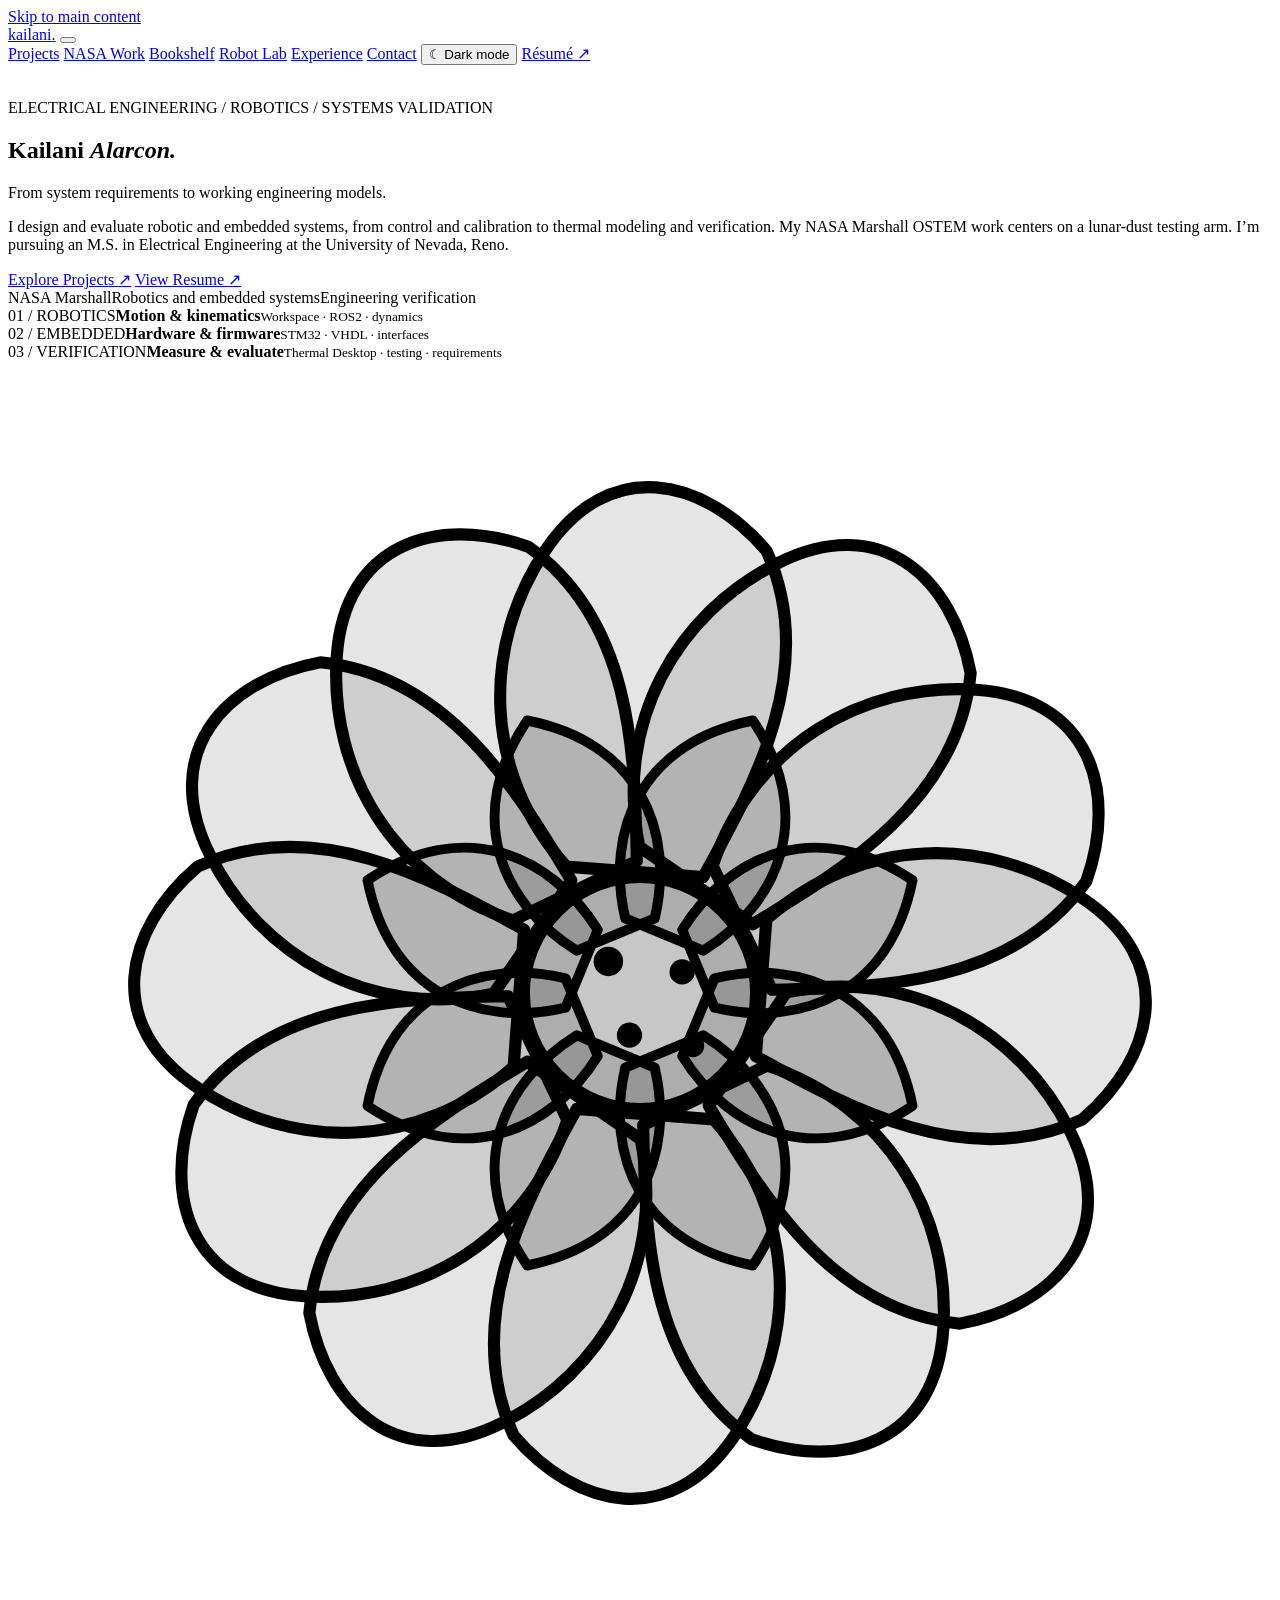
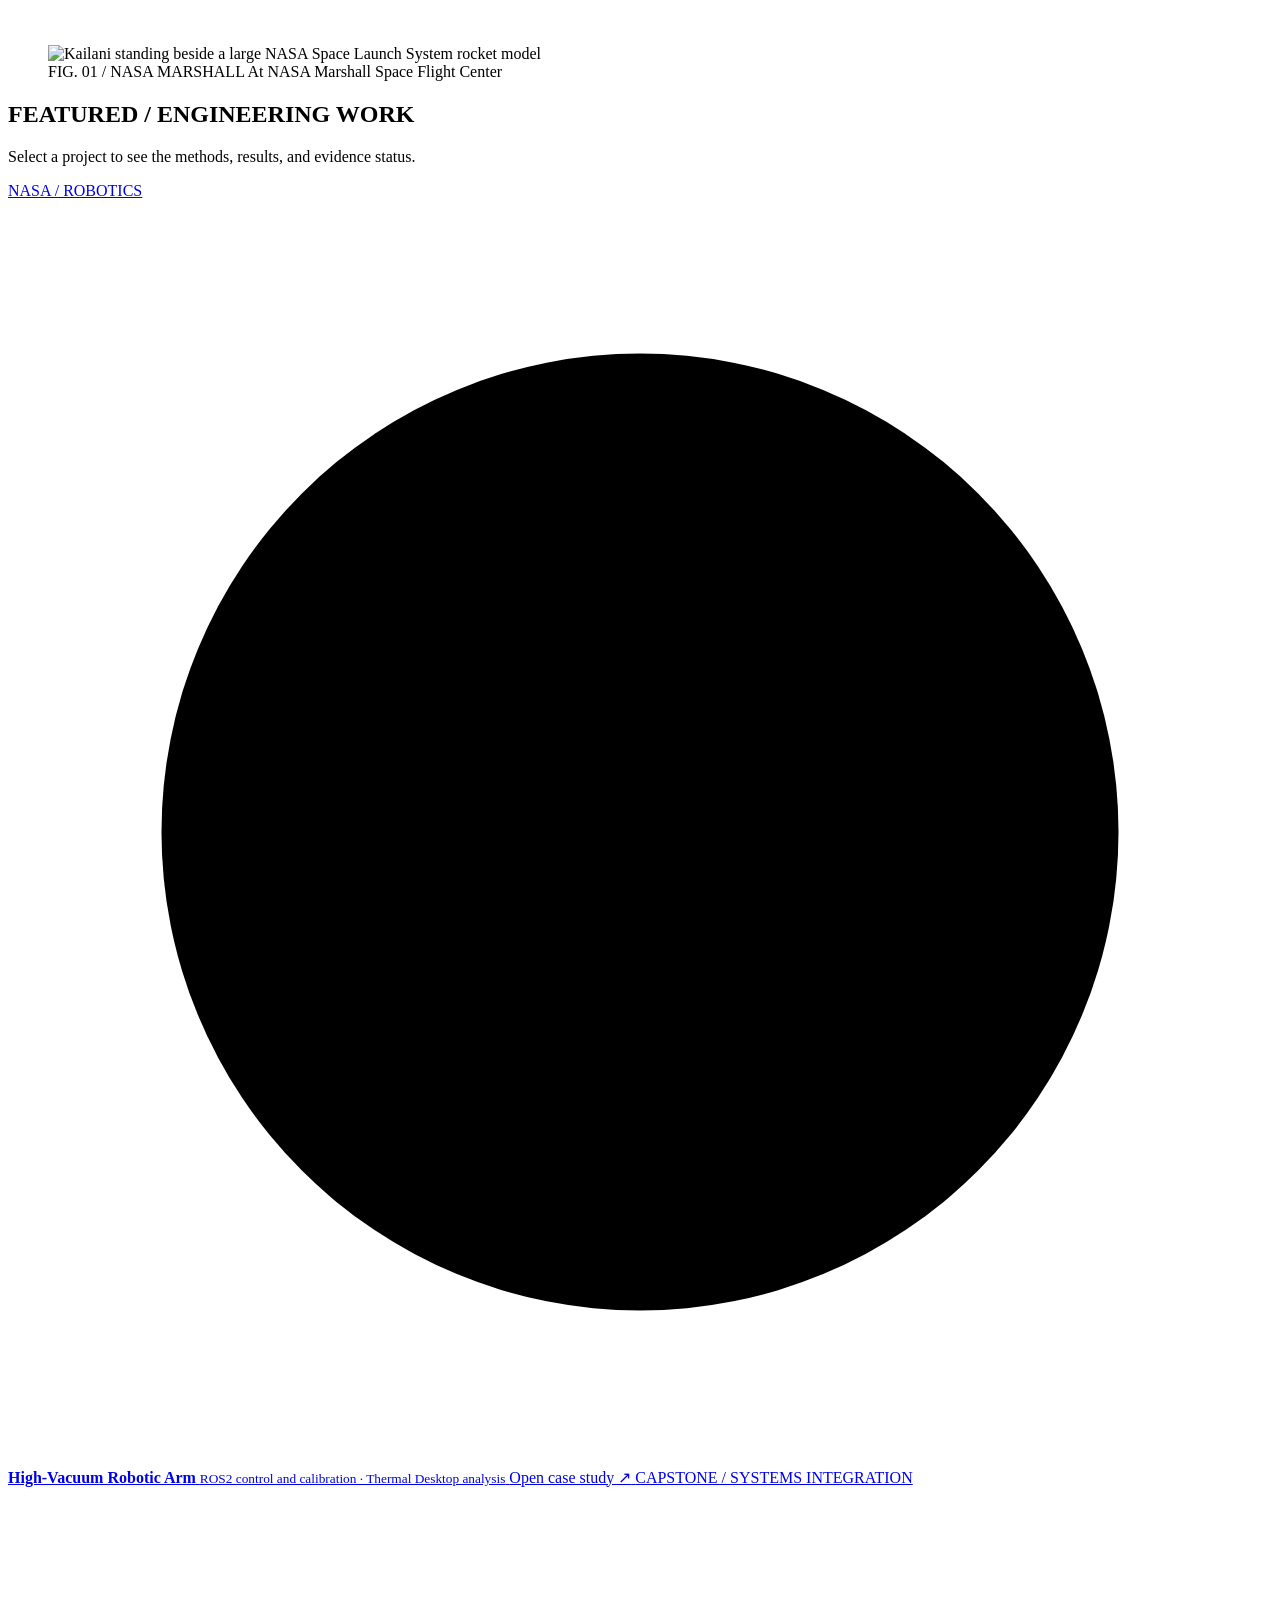
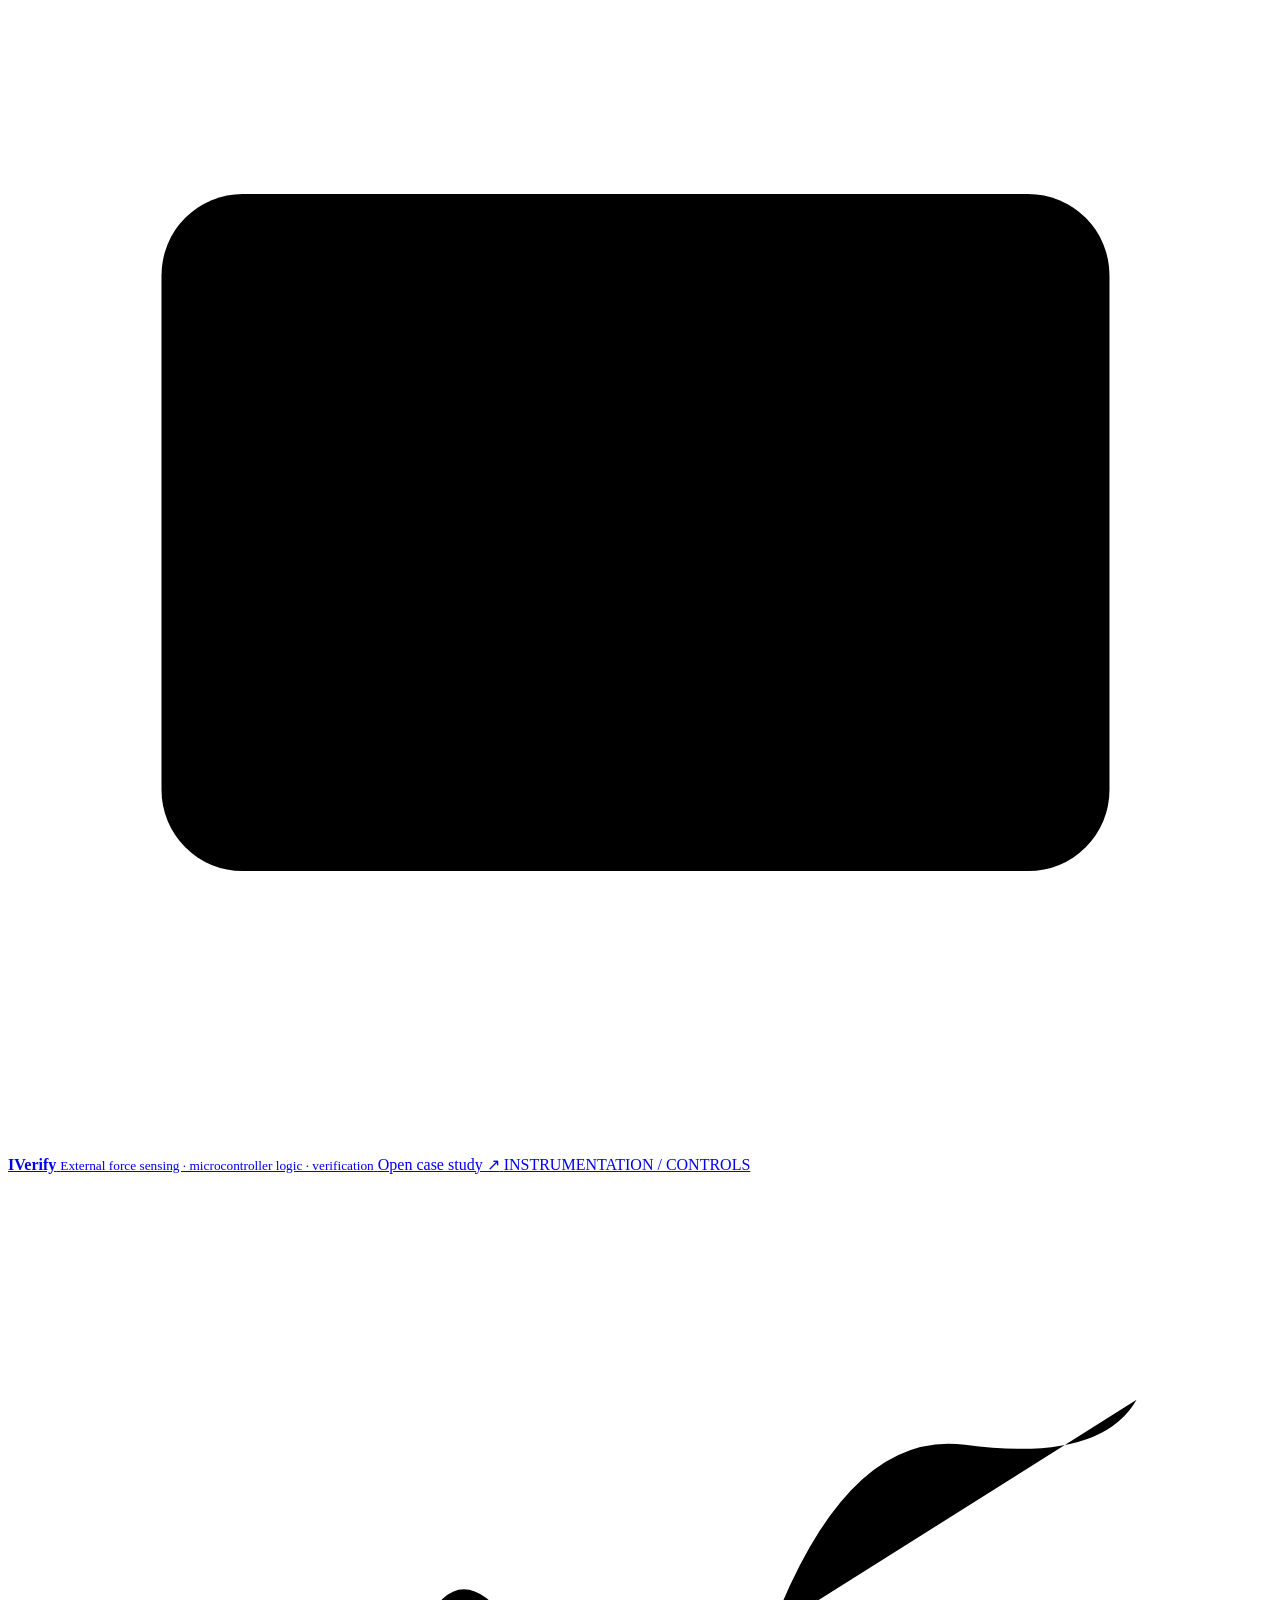
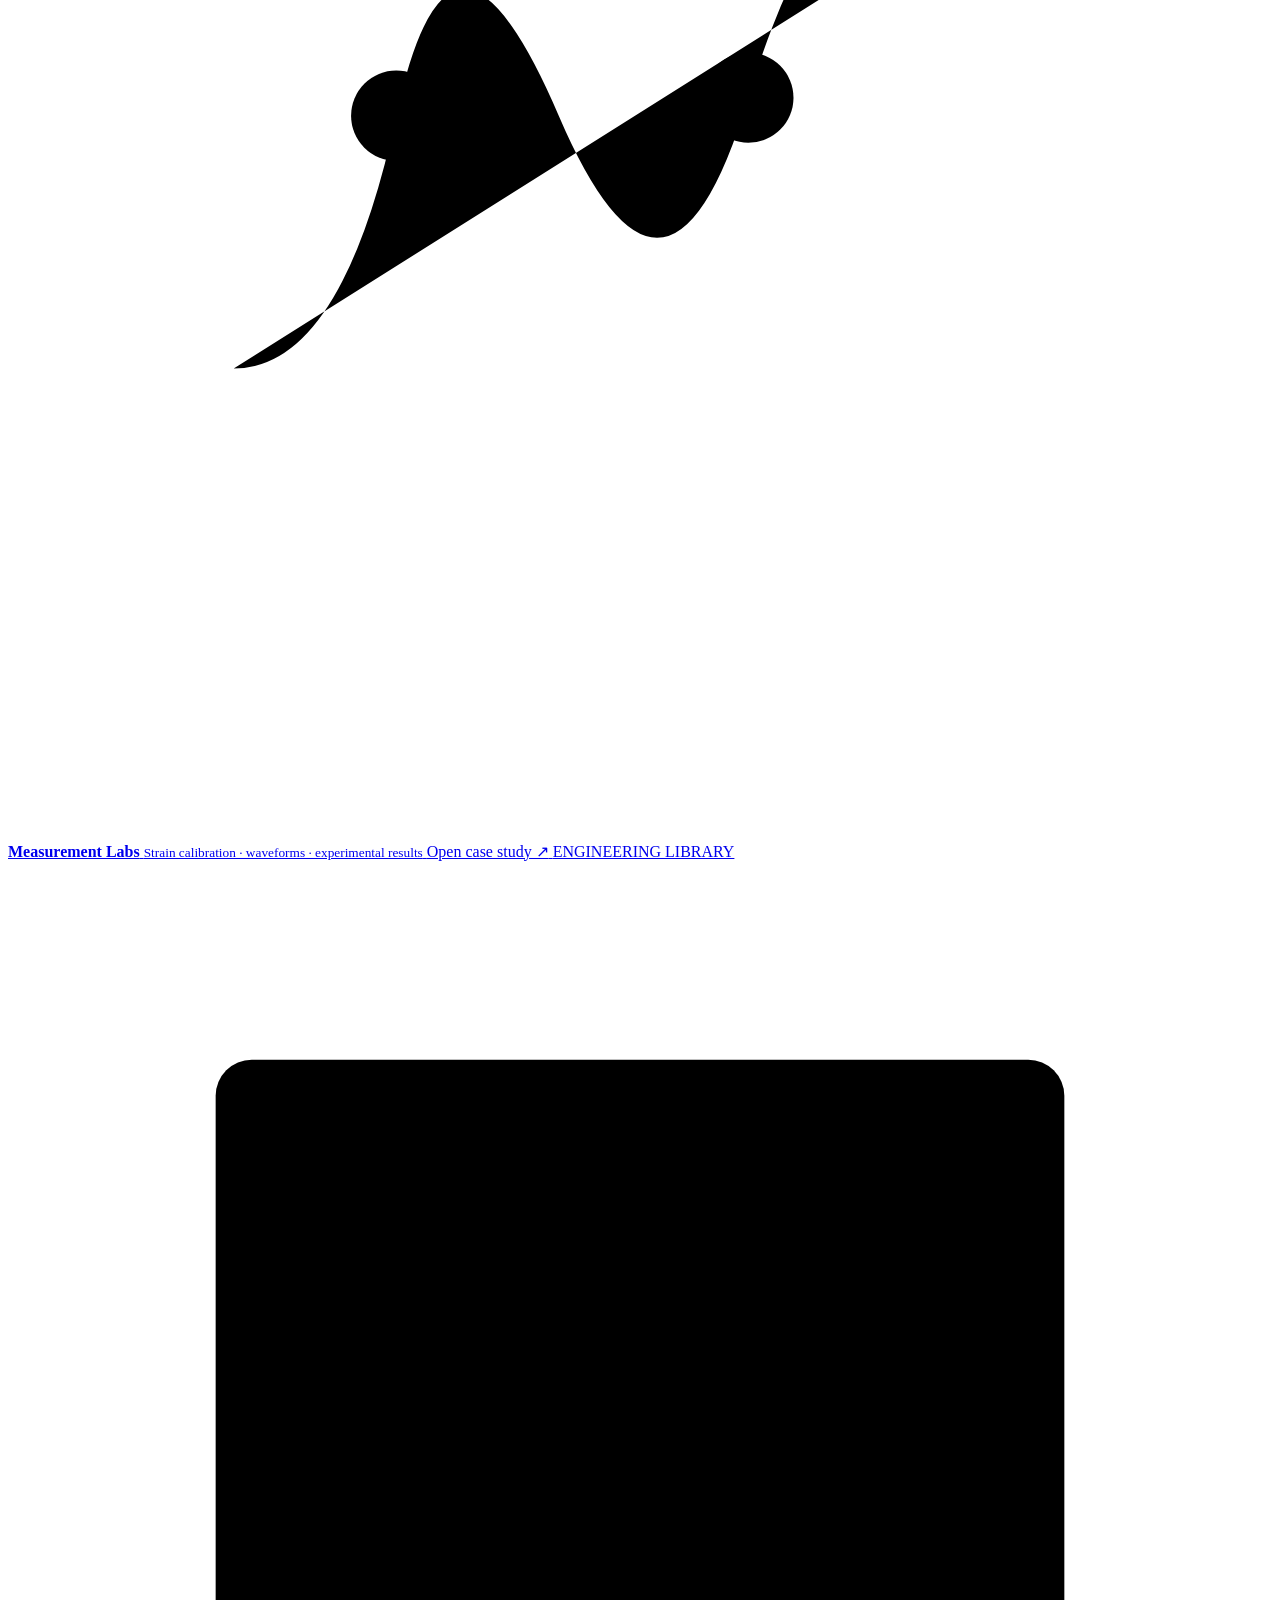
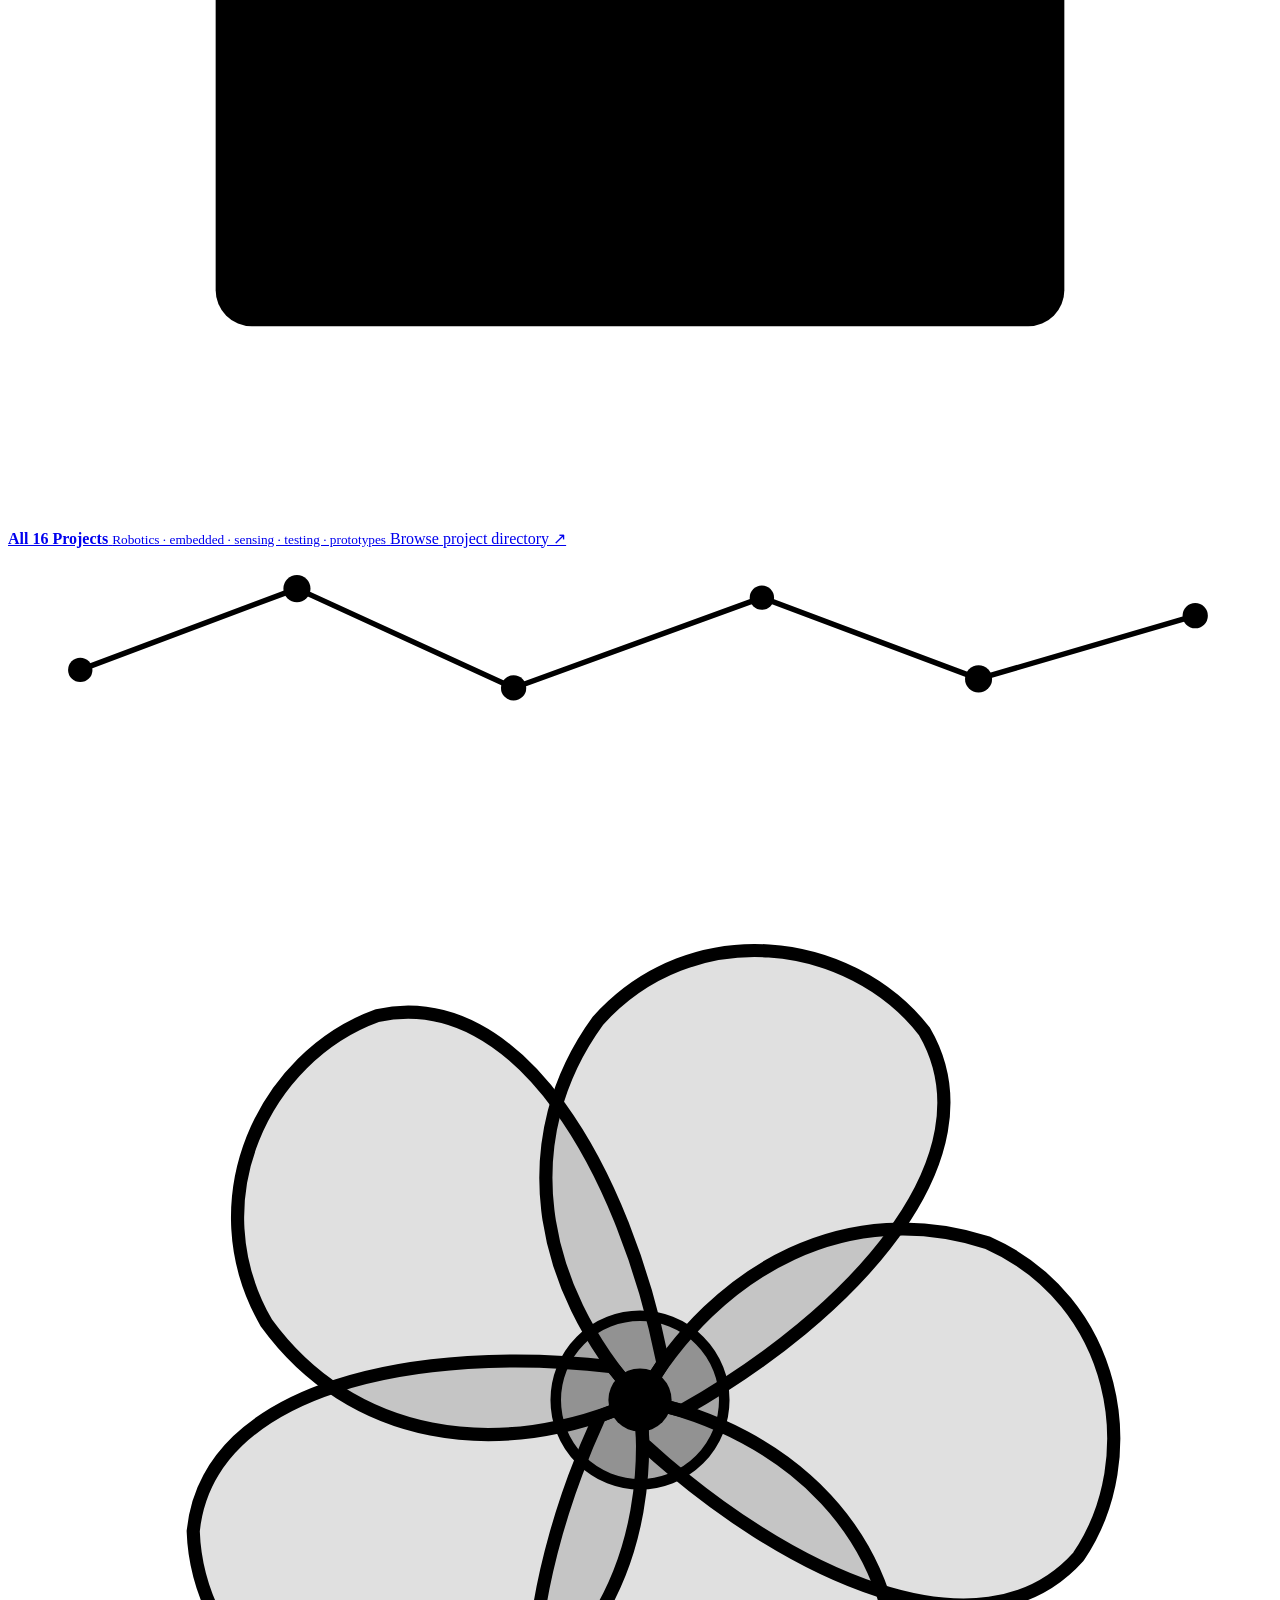
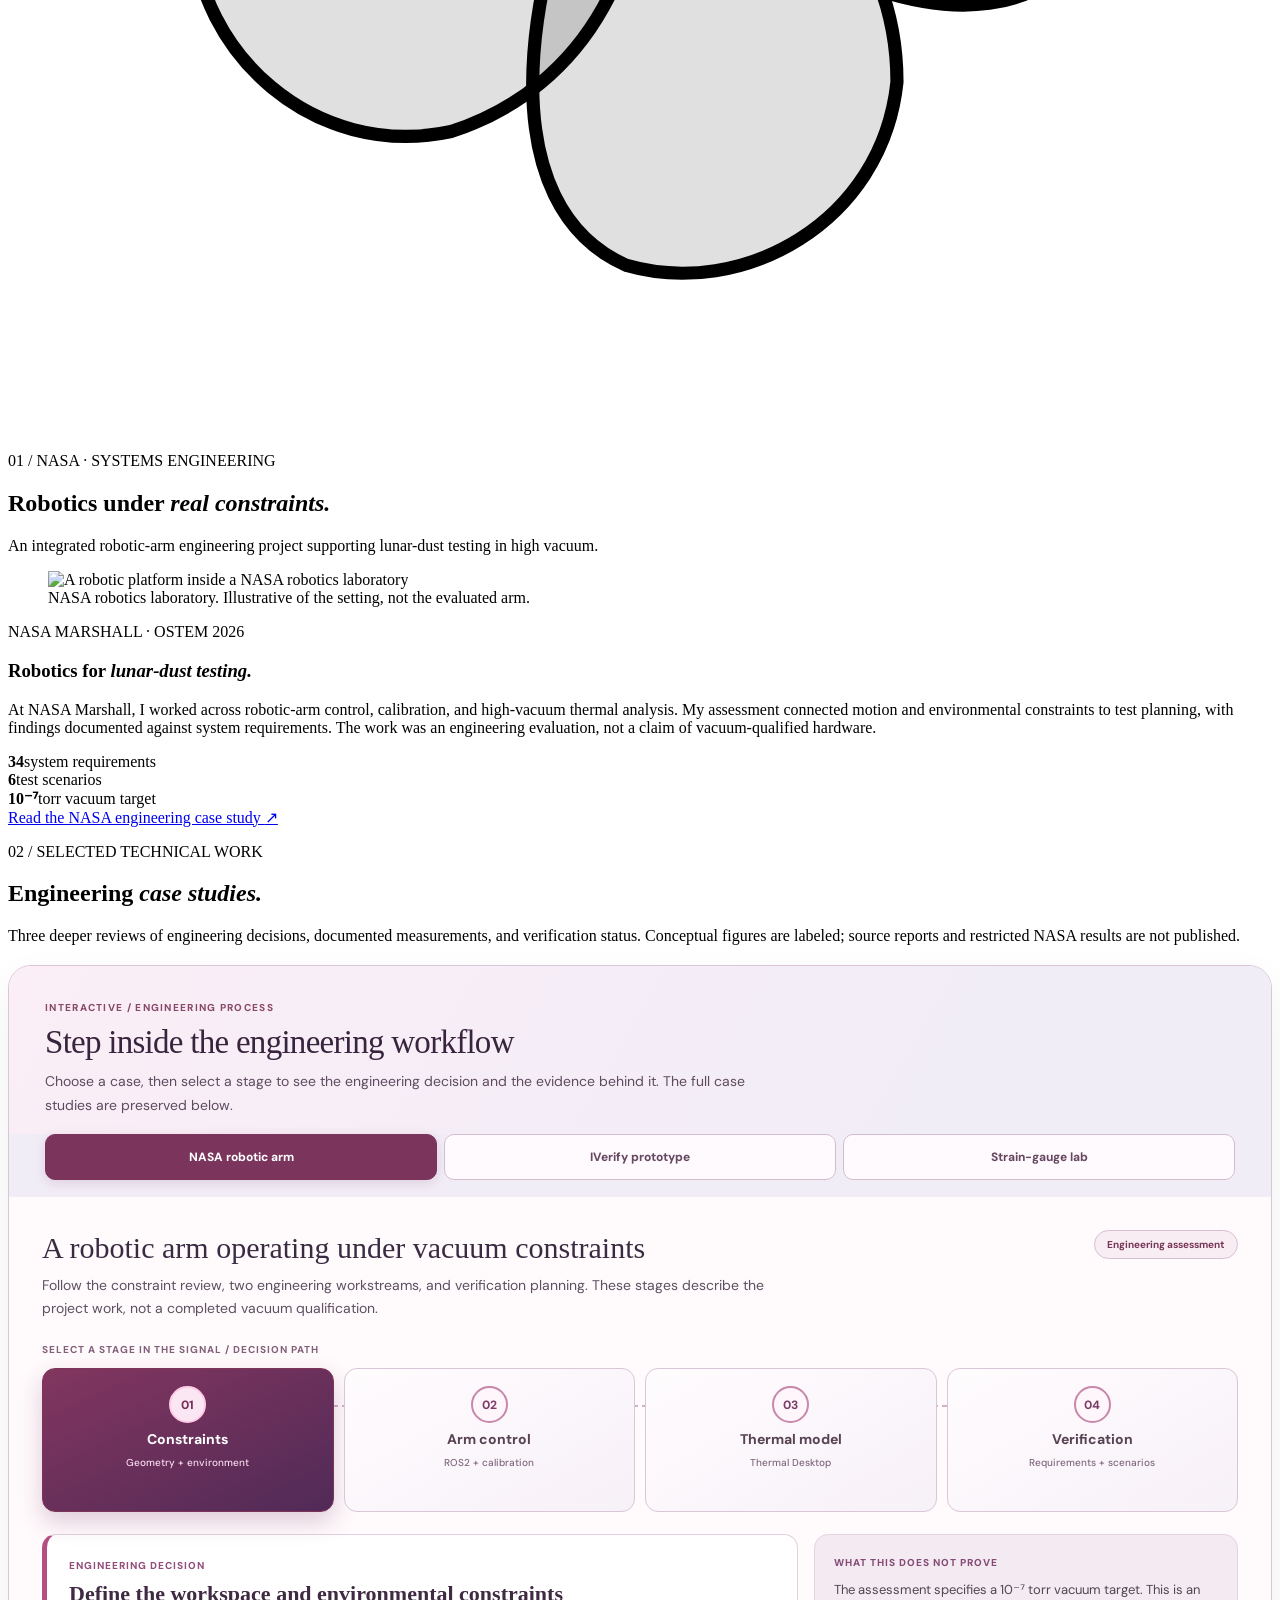
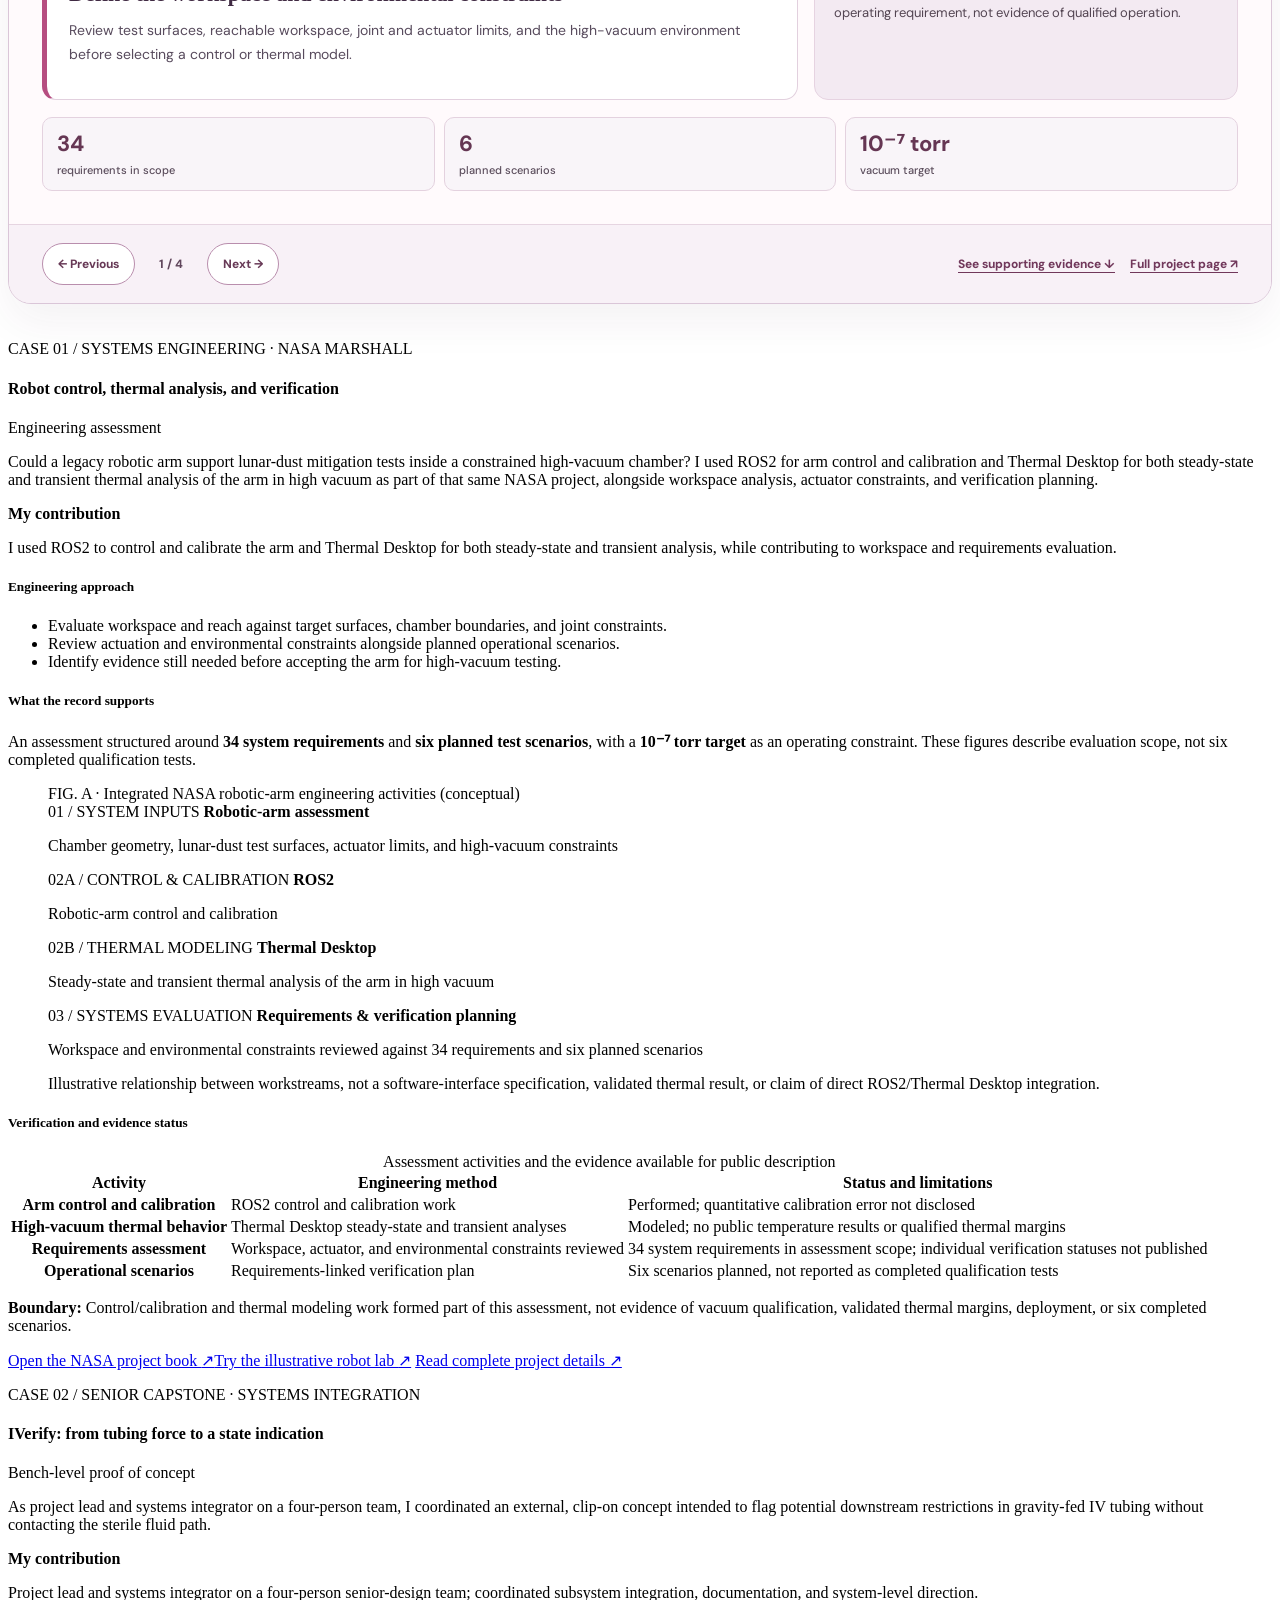
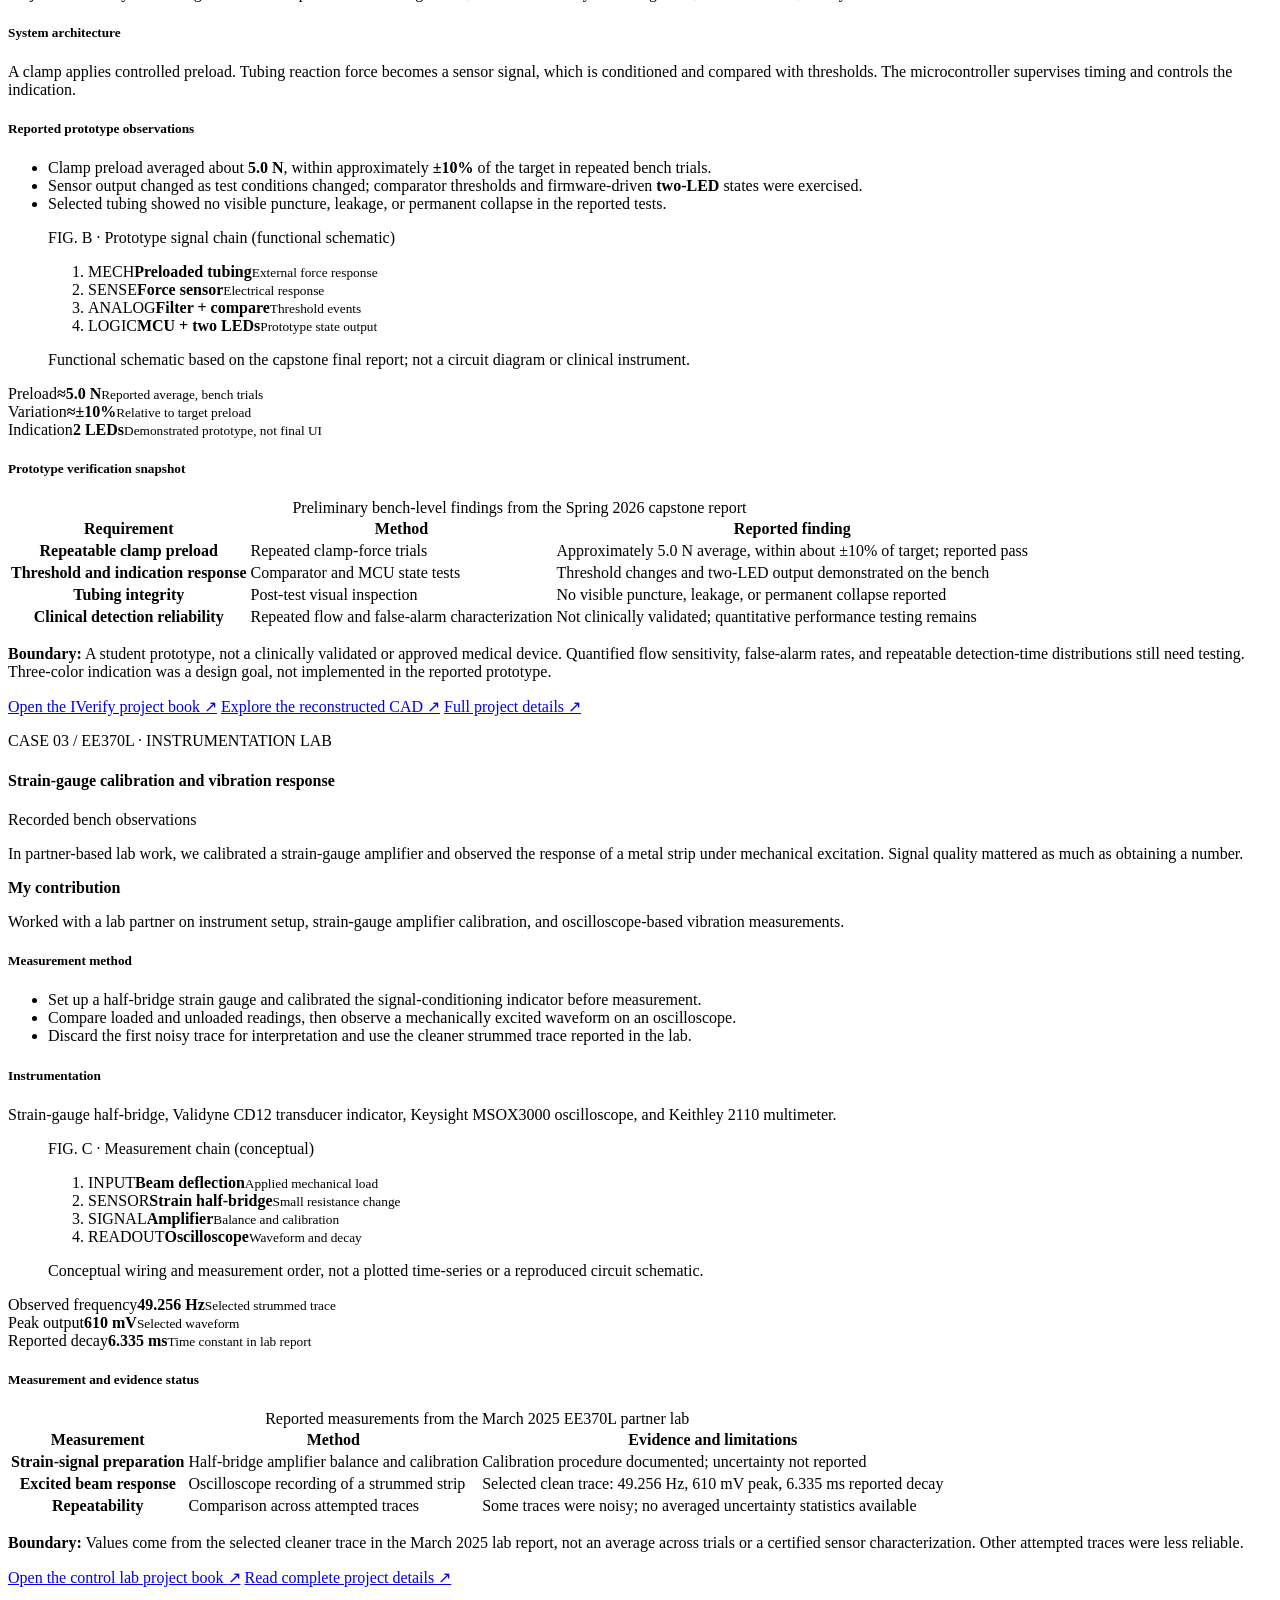
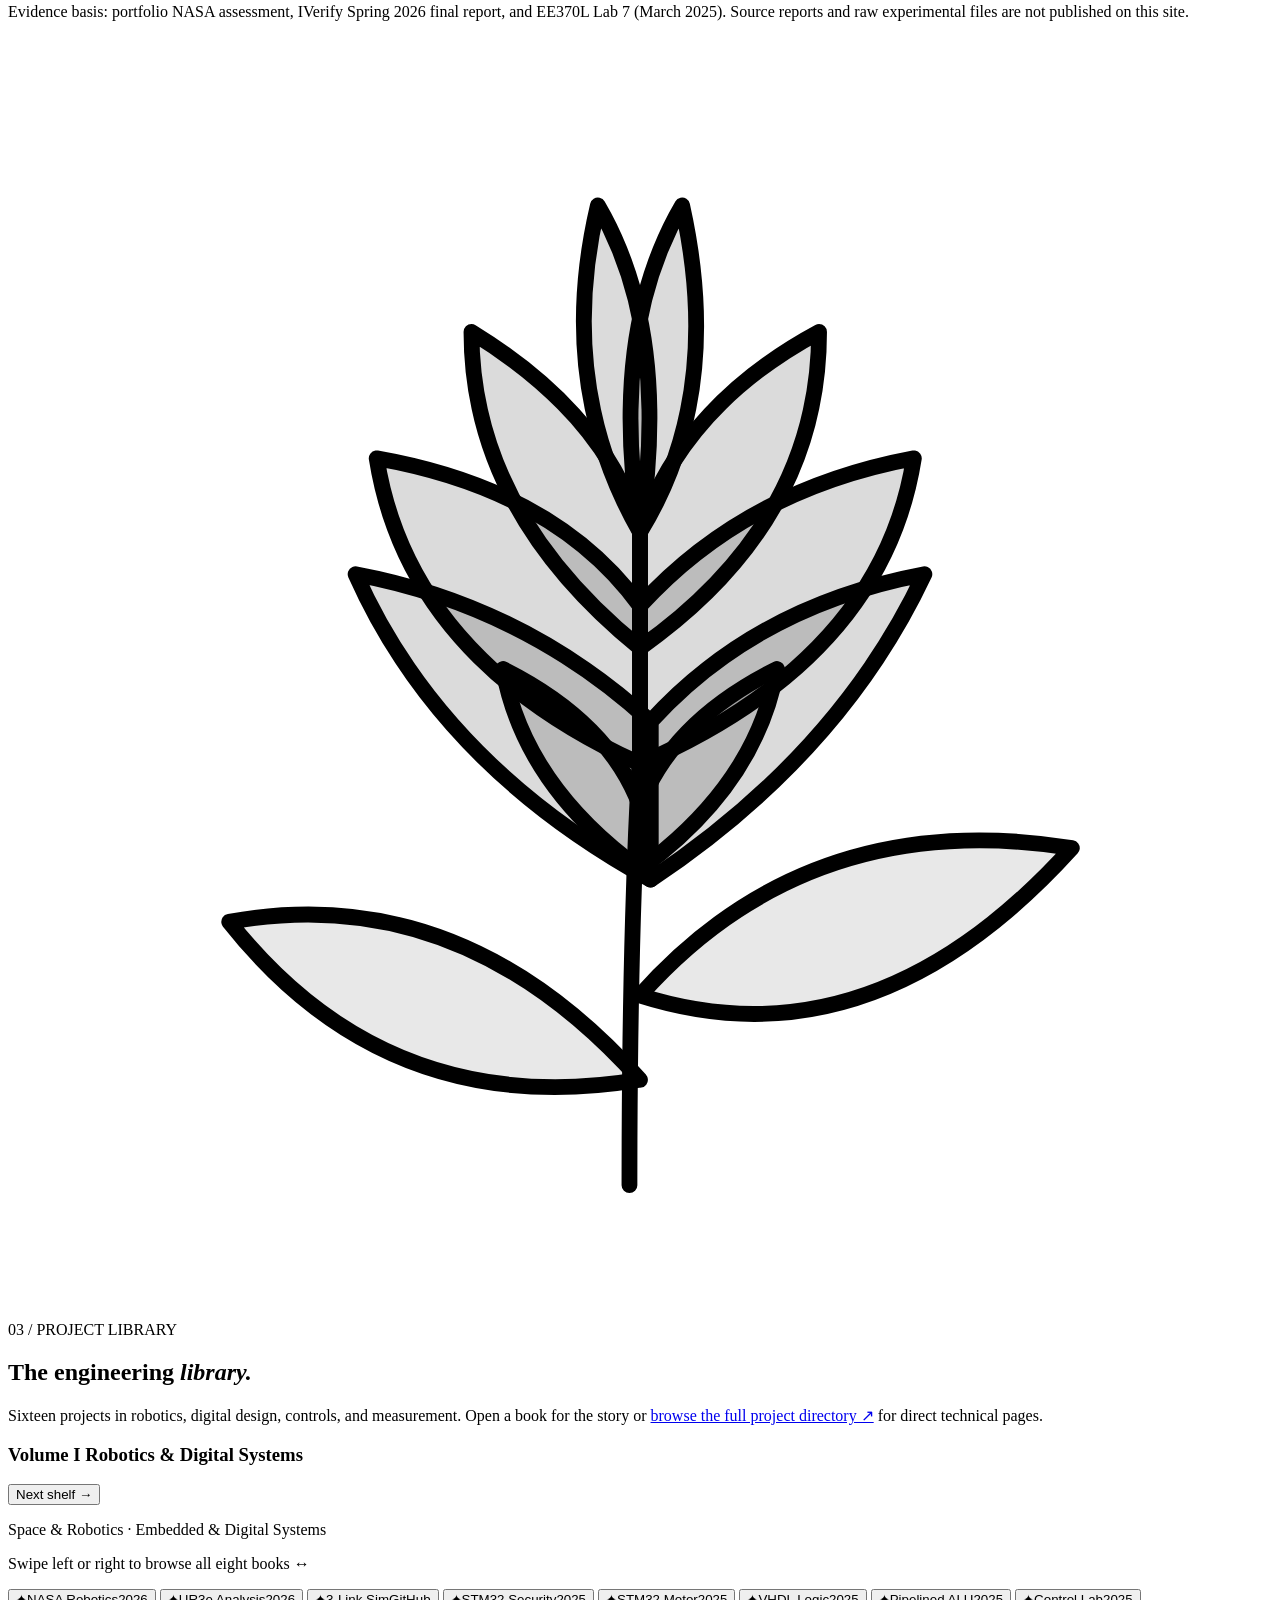
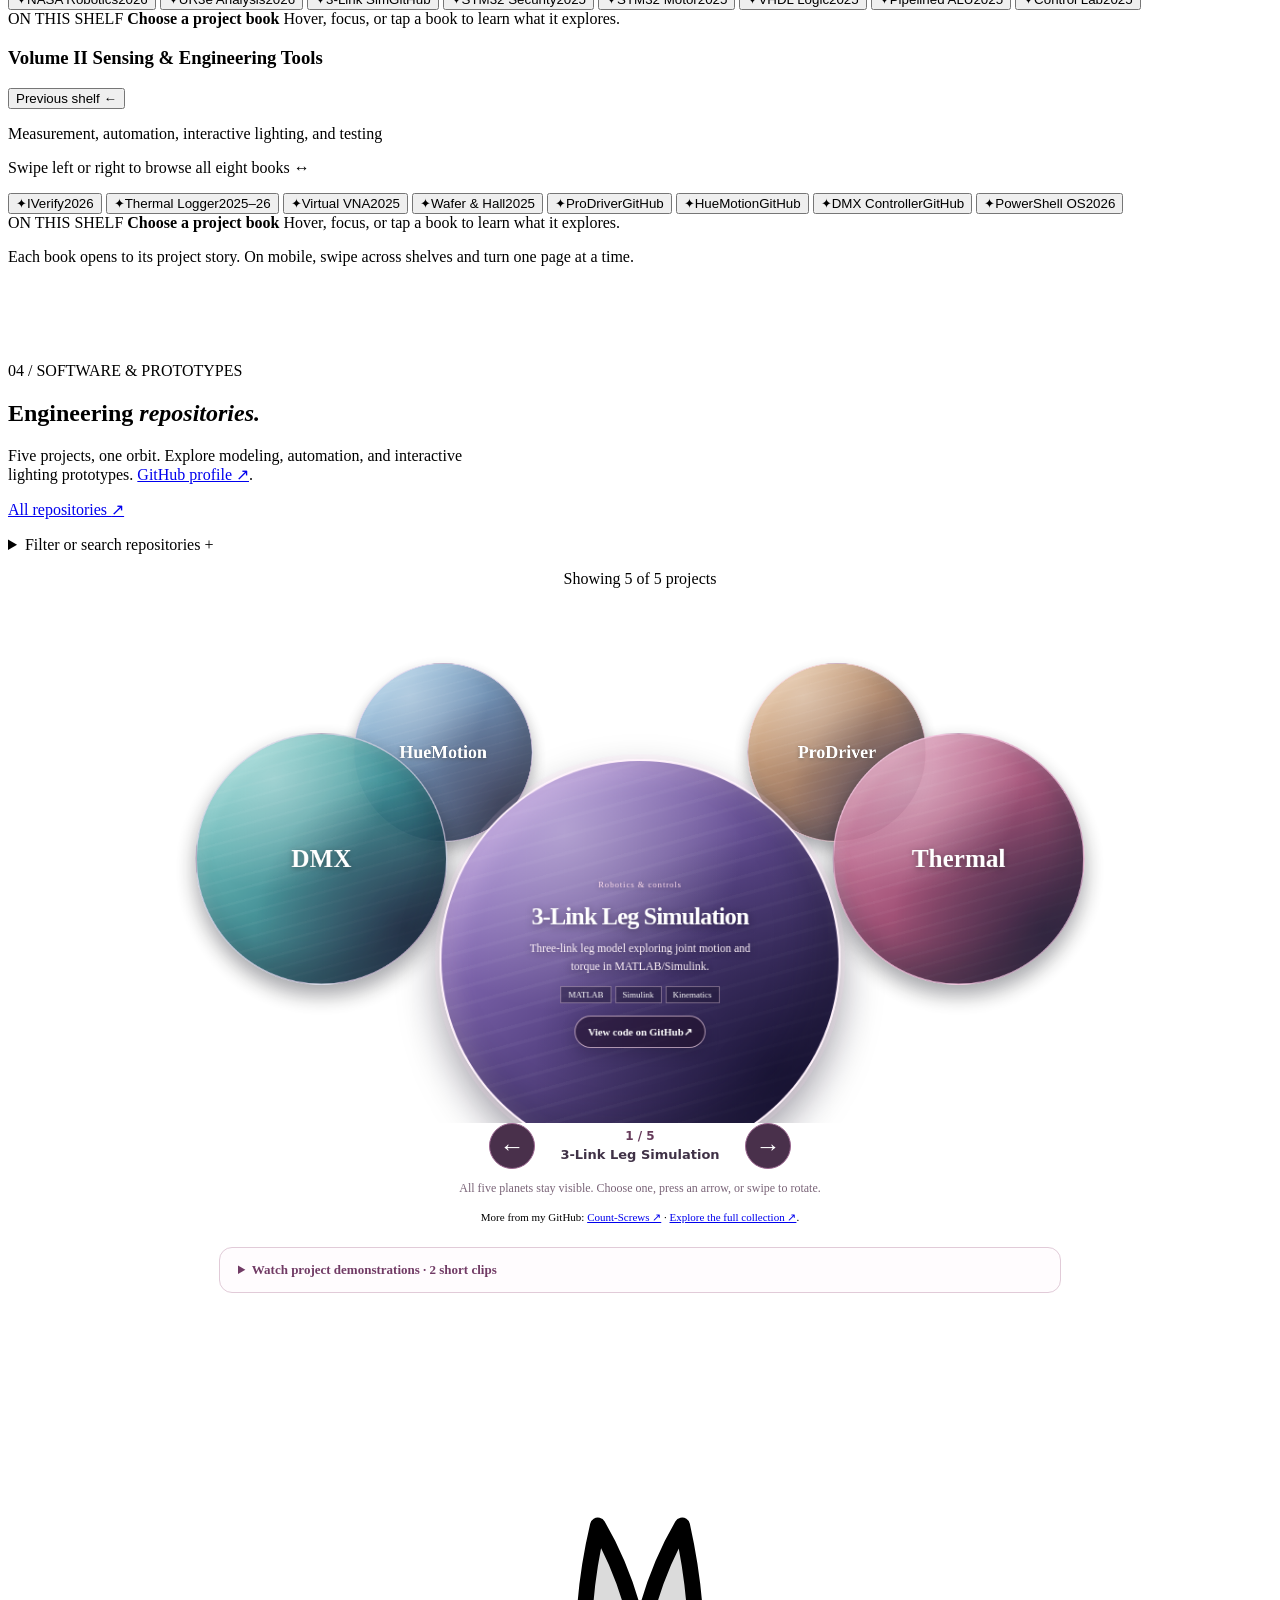
==== commit 89bee617: "Separate five stable orbiting planets from featured repository details and fallback cards" ====
--- a/index.html
+++ b/index.html
@@ -23,10 +23,10 @@
   <script>try{document.documentElement.dataset.theme=localStorage.getItem('kailani-theme')||(matchMedia('(prefers-color-scheme: dark)').matches?'dark':'light')}catch{document.documentElement.dataset.theme='light'}</script>
 <link rel="stylesheet" href="portfolio.css?v=20261011-14">
 <link rel="stylesheet" href="portfolio-upgrade.css?v=20261011-readability-pink2">
-<link rel="stylesheet" href="repo-orbit.css?v=20261011-orbit3">
+<link rel="stylesheet" href="repo-orbit.css?v=20261012-orbit-fix1">
 <link rel="stylesheet" href="robot-control-dock.css?v=20261011-dock1">
 <link rel="stylesheet" href="case-explorer.css?v=20261011-v1">
-  <script src="script.js?v=20261011-orbit4" defer></script>
+  <script src="script.js?v=20261012-orbit-fix1" defer></script>
   <script src="enhancements.js?v=20261011-pink2" defer></script>
   <script src="bookshelf.js?v=20261011-14" defer></script>
   <script src="ux.js" defer></script>
@@ -629,15 +629,39 @@
 </details>
 <p aria-live="polite" class="repo-result-count" id="repo-results" role="status">Showing 5 projects</p>
 <div class="repo-orbit-shell" id="repo-orbit-shell">
-  <div class="repo-cosmos" aria-hidden="true"><span class="repo-orbit-path"></span><span class="repo-sun"></span></div>
-  <div class="repo-grid" id="repo-grid" role="region" aria-roledescription="carousel" aria-label="Repository planets" tabindex="0">
+  <div class="repo-planetarium" id="repo-planetarium" role="group" aria-label="Five selectable repository planets" hidden>
+    <div class="repo-planetarium__stars" aria-hidden="true"></div>
+    <div class="repo-planetarium__track" aria-hidden="true"></div>
+    <div class="repo-planetarium__sun" aria-hidden="true"><span>GITHUB</span></div>
+    <button class="repo-planet" type="button" data-planet-select="leg" aria-label="Bring 3-Link Leg Simulation to the front" aria-pressed="true" data-slot="front">
+      <span class="repo-planet__sphere" aria-hidden="true"></span>
+      <span class="repo-planet__name" aria-hidden="true">Leg Sim</span>
+    </button>
+    <button class="repo-planet" type="button" data-planet-select="thermal" aria-label="Bring Thermal Logger to the front" aria-pressed="false" >
+      <span class="repo-planet__sphere" aria-hidden="true"></span>
+      <span class="repo-planet__name" aria-hidden="true">Thermal</span>
+    </button>
+    <button class="repo-planet" type="button" data-planet-select="prodriver" aria-label="Bring ProDriver Sim to the front" aria-pressed="false" >
+      <span class="repo-planet__sphere" aria-hidden="true"></span>
+      <span class="repo-planet__name" aria-hidden="true">ProDriver</span>
+    </button>
+    <button class="repo-planet" type="button" data-planet-select="huemotion" aria-label="Bring HueMotion to the front" aria-pressed="false" >
+      <span class="repo-planet__sphere" aria-hidden="true"></span>
+      <span class="repo-planet__name" aria-hidden="true">HueMotion</span>
+    </button>
+    <button class="repo-planet" type="button" data-planet-select="dmx" aria-label="Bring DMX Controller to the front" aria-pressed="false" >
+      <span class="repo-planet__sphere" aria-hidden="true"></span>
+      <span class="repo-planet__name" aria-hidden="true">DMX</span>
+    </button>
+  </div>
+  <div class="repo-grid" id="repo-grid" role="list" aria-label="Engineering repositories">
 <article class="repo-card" data-planet="leg" data-category="robotics" data-keywords="matlab simulink 3 link human leg simulation robotics kinematics dynamics jacobian newton euler control">
 <div class="repo-card-top"><span aria-hidden="true" class="repo-symbol repo-symbol-purple">↗</span><span class="repo-category">Robotics &amp; controls</span></div>
 <h3 data-short="Leg Sim">3-Link Leg Simulation</h3><p>Three-link leg model exploring joint motion and torque in MATLAB/Simulink.</p>
 <div class="repo-meta"><span>MATLAB</span><span>Simulink</span><span>Kinematics</span></div>
 
 <a aria-label="View 3-Link Leg Simulation source code on GitHub" class="repo-link" href="https://github.com/kalarcon775/3link-sim" rel="noopener noreferrer" target="_blank">View code on GitHub <span aria-hidden="true">↗</span></a>
-<button type="button" class="repo-orbit-select" aria-label="Bring 3-Link Leg Simulation to the front" disabled hidden></button>
+
 </article>
 <article class="repo-card" data-planet="thermal" data-category="automation" data-keywords="thermal logger python tkinter pico tc08 arduino temperature data logging excel csv testing automation">
 <div class="repo-card-top"><span aria-hidden="true" class="repo-symbol repo-symbol-pink">⌁</span><span class="repo-category">Tools &amp; automation</span></div>
@@ -645,7 +669,7 @@
 <div class="repo-meta"><span>Python</span><span>Tkinter</span><span>Arduino</span></div>
 
 <a aria-label="View Thermal Logger source code on GitHub" class="repo-link" href="https://github.com/kalarcon775/Thermal-Logger" rel="noopener noreferrer" target="_blank">View code on GitHub <span aria-hidden="true">↗</span></a>
-<button type="button" class="repo-orbit-select" aria-label="Bring Thermal Logger to the front" disabled hidden></button>
+
 </article>
 <article class="repo-card" data-planet="prodriver" data-category="automation lighting" data-keywords="prodriver sim python pyqt6 led driver fixture simulation electrical efficiency voltage current load">
 <div class="repo-card-top"><span aria-hidden="true" class="repo-symbol repo-symbol-gold">◈</span><span class="repo-category">Engineering simulation</span></div>
@@ -653,7 +677,7 @@
 <div class="repo-meta"><span>Python</span><span>PyQt6</span><span>Simulation</span></div>
 
 <a aria-label="View ProDriver Sim source code on GitHub" class="repo-link" href="https://github.com/kalarcon775/ProDriver-Sim" rel="noopener noreferrer" target="_blank">View code on GitHub <span aria-hidden="true">↗</span></a>
-<button type="button" class="repo-orbit-select" aria-label="Bring ProDriver Sim to the front" disabled hidden></button>
+
 </article>
 <article class="repo-card" data-planet="huemotion" data-category="lighting" data-keywords="huemotion light gesture webcam hand tracking mediapipe node js casambi rgbw gesture recognition">
 <div class="repo-card-top"><span aria-hidden="true" class="repo-symbol repo-symbol-blue">✳</span><span class="repo-category">Lighting &amp; interaction</span></div>
@@ -661,7 +685,7 @@
 <div class="repo-meta"><span>JavaScript</span><span>MediaPipe</span><span>Node.js</span></div>
 
 <a aria-label="View HueMotion source code on GitHub" class="repo-link" href="https://github.com/kalarcon775/HueMotion" rel="noopener noreferrer" target="_blank">View code on GitHub <span aria-hidden="true">↗</span></a>
-<button type="button" class="repo-orbit-select" aria-label="Bring HueMotion to the front" disabled hidden></button>
+
 </article>
 <article class="repo-card" data-planet="dmx" data-category="lighting automation" data-keywords="dmx controller flask python arduino serial rgbw lighting browser interface lighting control">
 <div class="repo-card-top"><span aria-hidden="true" class="repo-symbol repo-symbol-teal">◉</span><span class="repo-category">Lighting &amp; interaction</span></div>
@@ -669,15 +693,24 @@
 <div class="repo-meta"><span>Flask</span><span>Python</span><span>Arduino</span></div>
 
 <a aria-label="View DMX Controller source code on GitHub" class="repo-link" href="https://github.com/kalarcon775/DMX-Controller" rel="noopener noreferrer" target="_blank">View code on GitHub <span aria-hidden="true">↗</span></a>
-<button type="button" class="repo-orbit-select" aria-label="Bring DMX Controller to the front" disabled hidden></button>
+
 </article>
 </div>
-<div class="repo-orbit-controls" id="repo-orbit-controls" hidden>
-  <button class="repo-orbit-arrow" id="repo-orbit-prev" type="button" aria-label="Previous repository planet">←</button>
-  <div class="repo-orbit-readout" id="repo-orbit-readout" role="status" aria-live="polite" aria-atomic="true">1 / 5 <strong>3-Link Leg Simulation</strong></div>
-  <button class="repo-orbit-arrow" id="repo-orbit-next" type="button" aria-label="Next repository planet">→</button>
-</div>
-<p class="repo-orbit-hint" id="repo-orbit-hint" hidden>All five planets stay in view. Use the arrows, swipe, or select a planet to bring it forward.</p>
+  <div class="repo-featured" id="repo-featured" hidden aria-label="Selected repository">
+    <div class="repo-featured__copy">
+      <span class="repo-featured__eyebrow">IN FOCUS · <span id="repo-featured-count">1 / 5</span></span>
+      <h3 id="repo-featured-title">3-Link Leg Simulation</h3>
+      <p id="repo-featured-desc">Three-link leg model exploring joint motion and torque in MATLAB/Simulink.</p>
+      <div class="repo-featured__tags" id="repo-featured-tags"></div>
+    </div>
+    <a class="repo-featured__link" id="repo-featured-link" href="https://github.com/kalarcon775/3link-sim" rel="noopener noreferrer" target="_blank">View repository ↗</a>
+  </div>
+  <div class="repo-orbit-controls" id="repo-orbit-controls" hidden>
+    <button class="repo-orbit-arrow" id="repo-orbit-prev" type="button" aria-label="Previous repository planet">←</button>
+    <div class="repo-orbit-readout" id="repo-orbit-readout" role="status" aria-live="polite" aria-atomic="true">1 of 5 · 3-Link Leg Simulation</div>
+    <button class="repo-orbit-arrow" id="repo-orbit-next" type="button" aria-label="Next repository planet">→</button>
+  </div>
+  <p class="repo-orbit-hint" id="repo-orbit-hint" hidden>All five planets stay visible. Choose one, press an arrow, or swipe to rotate.</p>
 </div>
 <div class="repo-empty" hidden="" id="repo-empty"><p>No projects found. Try another keyword or category.</p><button class="btn btn-outline" id="reset-repos" type="button">Show all projects</button></div>
 <p class="repo-more">More from my GitHub: <a href="https://github.com/kalarcon775/Count-Screws" rel="noopener noreferrer" target="_blank">Count-Screws ↗</a> · <a href="https://github.com/kalarcon775?tab=repositories" rel="noopener noreferrer" target="_blank">Explore the full collection ↗</a>.</p>
--- a/robot-control-dock.css
+++ b/robot-control-dock.css
@@ -0,0 +1,353 @@
+/* One shared control layout for both robot views.
+   Load after the portfolio styles so 2D and 3D have matching controls. */
+.robot-section .robot-layout{
+  display:grid;
+  grid-template-columns:minmax(0,1fr);
+  align-items:stretch;
+  gap:24px;
+  width:min(100% - 36px,1060px);
+  margin-inline:auto;
+}
+.robot-section .robot-copy{
+  width:100%;
+  max-width:890px;
+}
+.robot-section .robot-copy p:not(.eyebrow){max-width:78ch}
+.robot-section .robot-copy h2{margin-bottom:12px}
+.robot-section .robot-copy #robot-view-description{
+  max-width:830px;
+  margin:12px 0 0;
+  font-size:13px;
+  line-height:1.7;
+}
+.robot-section .robot-console{
+  width:min(100%,930px);
+  max-width:930px;
+  margin-inline:auto;
+  border:1px solid #72506f;
+  border-radius:18px;
+  background:#201c2b;
+  overflow:hidden;
+  box-shadow:0 19px 46px rgba(35,22,43,.2);
+}
+.robot-section .robot-console .console-header{
+  padding:14px clamp(14px,2.6vw,25px);
+  display:flex;
+  align-items:center;
+  justify-content:space-between;
+  flex-wrap:wrap;
+  gap:12px;
+  background:#2f2539;
+  border-bottom:1px solid #74536e;
+}
+.robot-section .robot-console .console-title{
+  color:#fff1fa;
+  font-size:12px;
+  letter-spacing:.095em;
+  font-weight:800;
+}
+.robot-section .robot-console .console-tag{color:#edc5dd}
+.robot-section .robot-view-picker{
+  margin-left:auto;
+  display:flex;
+  width:auto;
+  justify-content:flex-end;
+  gap:7px;
+}
+.robot-section .robot-view-picker button{
+  min-width:102px;
+  min-height:43px;
+  padding:10px 17px;
+  border-radius:999px;
+  border:1px solid #927495;
+  color:#f9eefa;
+  background:#49364e;
+  font-size:13px;
+  font-weight:750;
+}
+.robot-section .robot-view-picker button[aria-pressed="true"]{
+  background:#eaa3c7;
+  color:#2a1830;
+  border-color:#f3b5d3;
+}
+.robot-section .robot-view-picker button:focus-visible{
+  outline:3px solid #ffe0f0;
+  outline-offset:3px;
+}
+.robot-section .robot-viewport{
+  position:relative;
+  width:100%;
+  aspect-ratio:600/460;
+  overflow:hidden;
+  background:radial-gradient(ellipse at 49% 37%,#354150,#1d2333 66%,#171927 100%);
+}
+.robot-section .robot-2d-viewport,
+.robot-section .robot-3d-canvas-wrap{
+  position:absolute;
+  inset:0;
+  width:100%;
+  height:100%;
+  border-radius:0;
+  overflow:hidden;
+}
+.robot-section .robot-2d-viewport svg{
+  display:block;
+  width:100%;
+  height:100%;
+  max-height:none;
+  background:transparent;
+}
+.robot-section .robot-3d-canvas{
+  display:block;
+  width:100%;
+  height:100%;
+  aspect-ratio:auto;
+  border:0;
+  touch-action:pan-y;
+}
+.robot-section .robot-3d-caption{
+  bottom:13px;
+  left:15px;
+  right:15px;
+  font-size:12px;
+  color:#f4e7f4;
+}
+.robot-section .robot-console[data-view="2d"] .robot-3d-canvas-wrap,
+.robot-section .robot-console[data-view="3d"] .robot-2d-viewport{
+  display:none!important;
+}
+.robot-section .robot-console[data-view="2d"] .robot-2d-viewport,
+.robot-section .robot-console[data-view="3d"] .robot-3d-canvas-wrap{
+  display:block;
+}
+.robot-section .robot-controls-dock{
+  background:linear-gradient(155deg,#2c2337,#231e2e);
+  border-top:1px solid #73536f;
+}
+.robot-section .robot-mode-controls{
+  min-width:0;
+  padding:clamp(16px,2.5vw,26px);
+  color:#f7eff8;
+}
+.robot-section .robot-mode-controls[hidden]{display:none!important}
+.robot-section .robot-control-heading{
+  display:flex;
+  align-items:end;
+  justify-content:space-between;
+  flex-wrap:wrap;
+  gap:8px 16px;
+  margin-bottom:12px;
+}
+.robot-section .robot-control-heading--joints{
+  margin-top:23px;
+  padding-top:20px;
+  border-top:1px solid #71556e;
+}
+.robot-section .robot-control-kicker{
+  font:800 10px/1.5 var(--sans);
+  letter-spacing:.12em;
+  color:#f0aad2;
+  margin:0 0 5px;
+}
+.robot-section .robot-control-heading h3,
+.robot-section .robot-control-heading h4{
+  font:750 clamp(18px,2.15vw,22px)/1.35 var(--sans);
+  color:#fff0fa;
+  margin:0;
+  letter-spacing:-.01em;
+}
+.robot-section .robot-control-count{
+  font:600 12px/1.5 var(--sans);
+  color:#ebd2e8;
+  white-space:normal;
+}
+.robot-section .robot-control-presets{
+  display:flex;
+  flex-wrap:wrap;
+  align-items:stretch;
+  gap:9px;
+  margin:0;
+  padding:0;
+}
+.robot-section .robot-control-presets button{
+  appearance:none;
+  min-height:43px;
+  padding:10px 17px;
+  border:1px solid #a177a0;
+  border-radius:10px;
+  background:#49364e;
+  color:#fff2fa;
+  font:750 13px/1.35 var(--sans);
+  cursor:pointer;
+  transition:background-color .15s ease,border-color .15s ease;
+}
+.robot-section .robot-control-presets button:is(:hover,:focus-visible){
+  color:#fff;
+  background:#744a70;
+  border-color:#efb3d4;
+}
+.robot-section .robot-control-presets button[aria-pressed="true"],
+.robot-section .robot-control-presets .pose-button.active{
+  background:#eaa3c7;
+  color:#2d1c32;
+  border-color:#f2b9d8;
+}
+.robot-section .robot-control-presets button:focus-visible,
+.robot-section .robot-control-utilities button:focus-visible,
+.robot-section .robot-3d-canvas:focus-visible{
+  outline:3px solid #ffe1ef;
+  outline-offset:3px;
+}
+.robot-section .robot-control-sliders{
+  display:grid;
+  grid-template-columns:repeat(2,minmax(0,1fr));
+  align-items:start;
+  gap:11px 14px;
+  padding:0;
+  margin:0;
+  max-width:none;
+  background:transparent;
+  border:0;
+  box-shadow:none;
+  border-radius:0;
+}
+.robot-section .robot-control-sliders .joint-row,
+.robot-section .robot-control-sliders .robot-3d-control{
+  display:grid;
+  grid-template-columns:minmax(0,1fr) auto;
+  gap:6px 10px;
+  align-items:center;
+  min-width:0;
+  margin:0;
+  padding:12px 13px 8px;
+  border-radius:11px;
+  border:1px solid #825c81;
+  background:#382b43;
+  color:#fff2fa;
+  min-height:94px;
+}
+.robot-section .robot-control-sliders :is(.joint-row,.robot-3d-control) label{
+  font:700 13px/1.5 var(--sans);
+  color:#fff3fb;
+  min-width:0;
+  overflow-wrap:break-word;
+}
+.robot-section .robot-control-sliders :is(.joint-row,.robot-3d-control) output{
+  min-width:57px;
+  padding:4px 8px;
+  text-align:center;
+  background:#86365f;
+  border:1px solid #bc7aa3;
+  border-radius:7px;
+  color:#fff9fd;
+  font:750 12px/1.45 var(--sans);
+  font-variant-numeric:tabular-nums;
+}
+.robot-section .robot-control-sliders :is(.joint-row,.robot-3d-control) input[type="range"]{
+  grid-column:1/-1;
+  width:100%;
+  margin:4px 0 0;
+  --range-active:#e477aa;
+  --range-inactive:#826985;
+}
+.robot-section .robot-control-utilities{
+  display:flex;
+  justify-content:space-between;
+  align-items:center;
+  flex-wrap:wrap;
+  gap:12px 20px;
+  margin:18px 0 0;
+  padding:14px 0 0;
+  border-top:1px solid #71556e;
+}
+.robot-section .robot-control-secondary,
+.robot-section .robot-control-camera{
+  display:flex;
+  flex-wrap:wrap;
+  gap:9px;
+  align-items:center;
+  padding:0;
+  margin:0;
+}
+.robot-section .robot-control-utility-label{
+  display:block;
+  color:#eec4dc;
+  font:800 10px/1.5 var(--sans);
+  letter-spacing:.09em;
+  margin-bottom:7px;
+}
+.robot-section .robot-control-utilities button{
+  border:1px solid #b57caa;
+  border-radius:999px;
+  background:#57364f;
+  color:#fff1fa;
+  font:750 12px/1.35 var(--sans);
+  min-height:41px;
+  padding:9px 15px;
+}
+.robot-section .robot-control-utilities button:is(:hover,:focus-visible){
+  background:#88436c;
+  color:#fff;
+}
+.robot-section .robot-control-reset{
+  display:flex;
+  align-items:center;
+  flex-wrap:wrap;
+  gap:10px;
+  margin:0;
+}
+.robot-section .robot-control-reset p{
+  margin:0;
+  color:#e5ccdf;
+  font-size:11px;
+}
+.robot-section .robot-control-footer{
+  display:flex;
+  justify-content:space-between;
+  align-items:center;
+  gap:12px;
+  flex-wrap:wrap;
+  margin:17px 0 0;
+  padding:13px 0 0;
+  border-top:1px solid #71556e;
+  color:#f6eaf5;
+  font-size:12px;
+  letter-spacing:0;
+}
+.robot-section .robot-control-footer .telemetry{display:flex;gap:14px;flex-wrap:wrap}
+.robot-section .robot-control-footer b{
+  color:#fff;
+  font-variant-numeric:tabular-nums;
+}
+.robot-section .robot-control-footer .robot-3d-status{
+  margin:0;
+  font-size:12px;
+  line-height:1.6;
+}
+.robot-section .robot-mode-controls .robot-3d-help{
+  max-width:82ch;
+  font-size:12px;
+  line-height:1.7;
+  margin:11px 0 0;
+  color:#ebd8e8;
+}
+/* Mode changes never move the controls to a different column. */
+@media(max-width:720px){
+  .robot-section .robot-control-sliders{grid-template-columns:minmax(0,1fr)}
+  .robot-section .robot-viewport{aspect-ratio:6/5}
+  .robot-section .robot-console .console-header{gap:9px}
+}
+@media(max-width:490px){
+  .robot-section .robot-layout{width:calc(100% - 24px);gap:17px}
+  .robot-section .robot-view-picker{width:100%;justify-content:stretch}
+  .robot-section .robot-view-picker button{flex:1}
+  .robot-section .robot-viewport{aspect-ratio:1/1}
+  .robot-section .robot-control-presets button{flex:1 1 calc(50% - 9px);min-width:0}
+  .robot-section .robot-mode-controls{padding:15px 13px}
+  .robot-section .robot-3d-caption{font-size:10px}
+  .robot-section .robot-control-count{font-size:11px}
+  .robot-section .robot-control-utilities button{flex:1}
+}
+@media(prefers-reduced-motion:reduce){
+  .robot-section .robot-control-presets button{transition:none!important}
+}
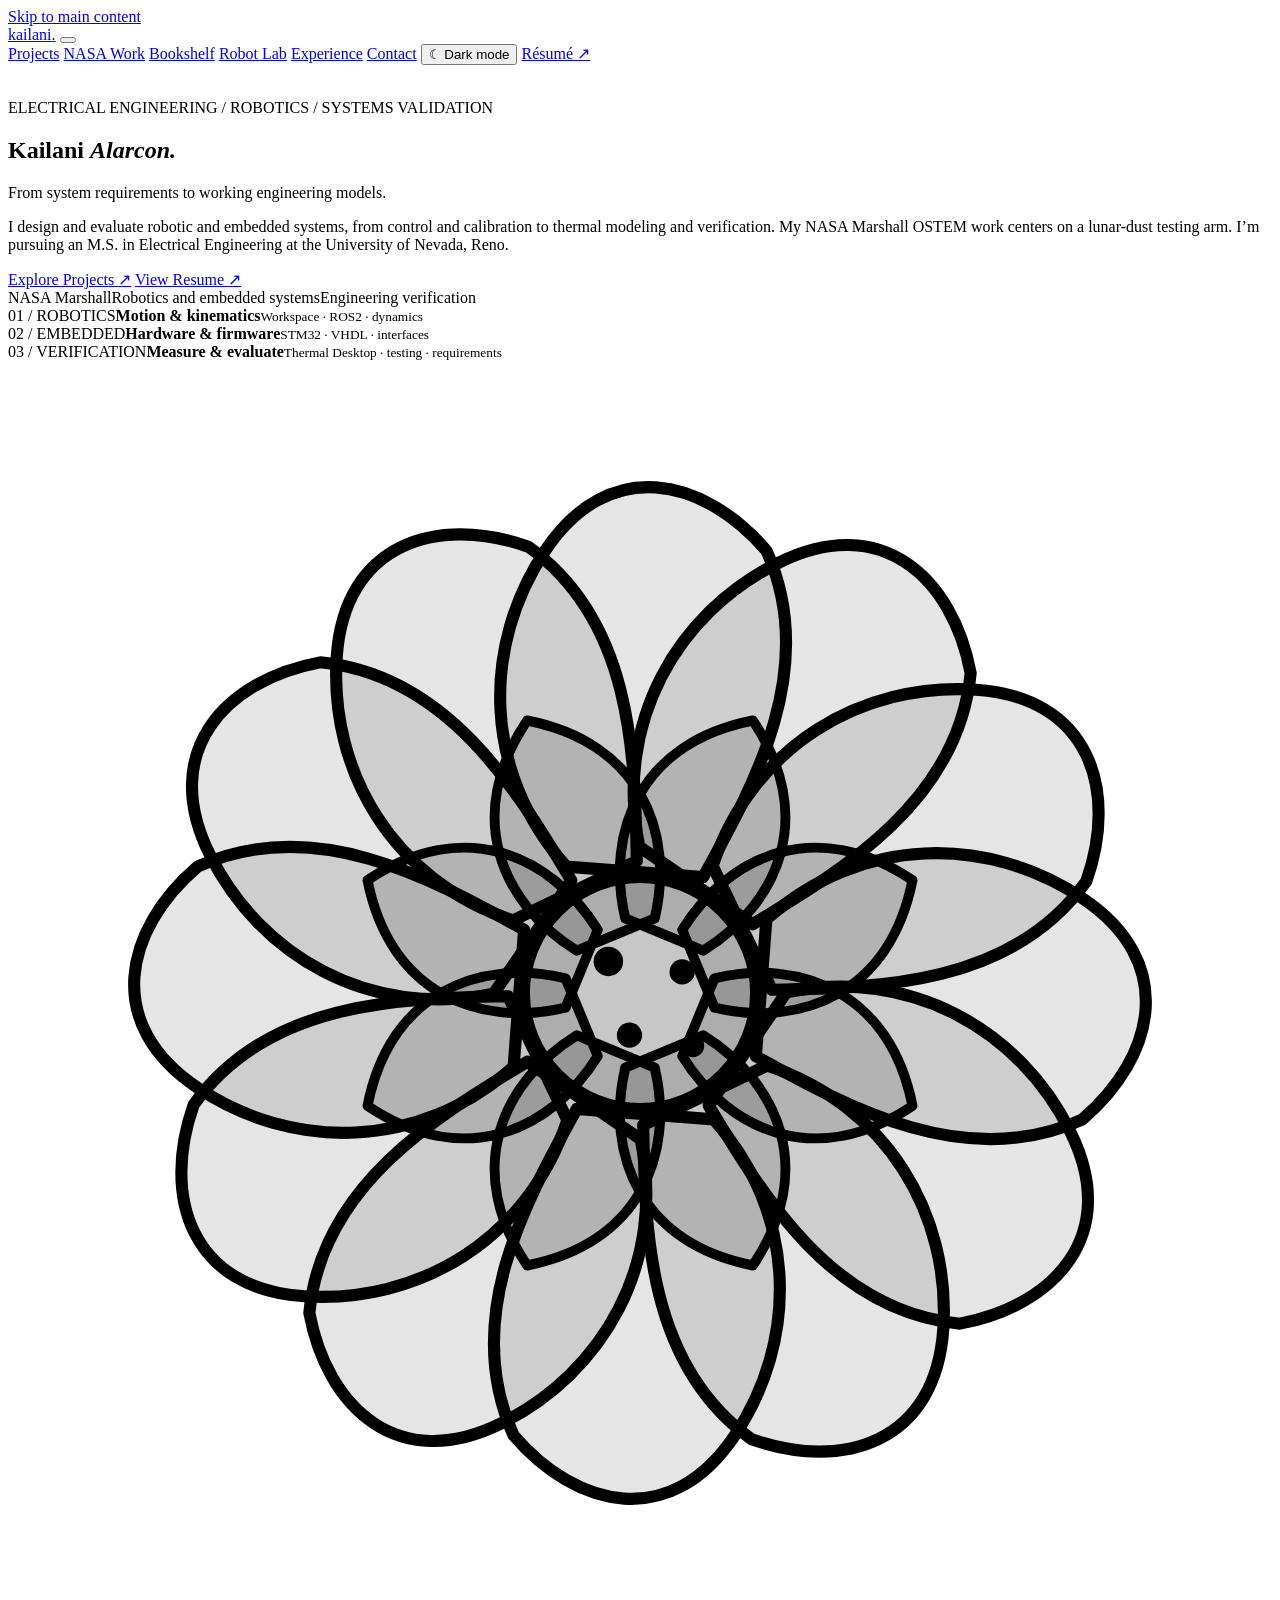
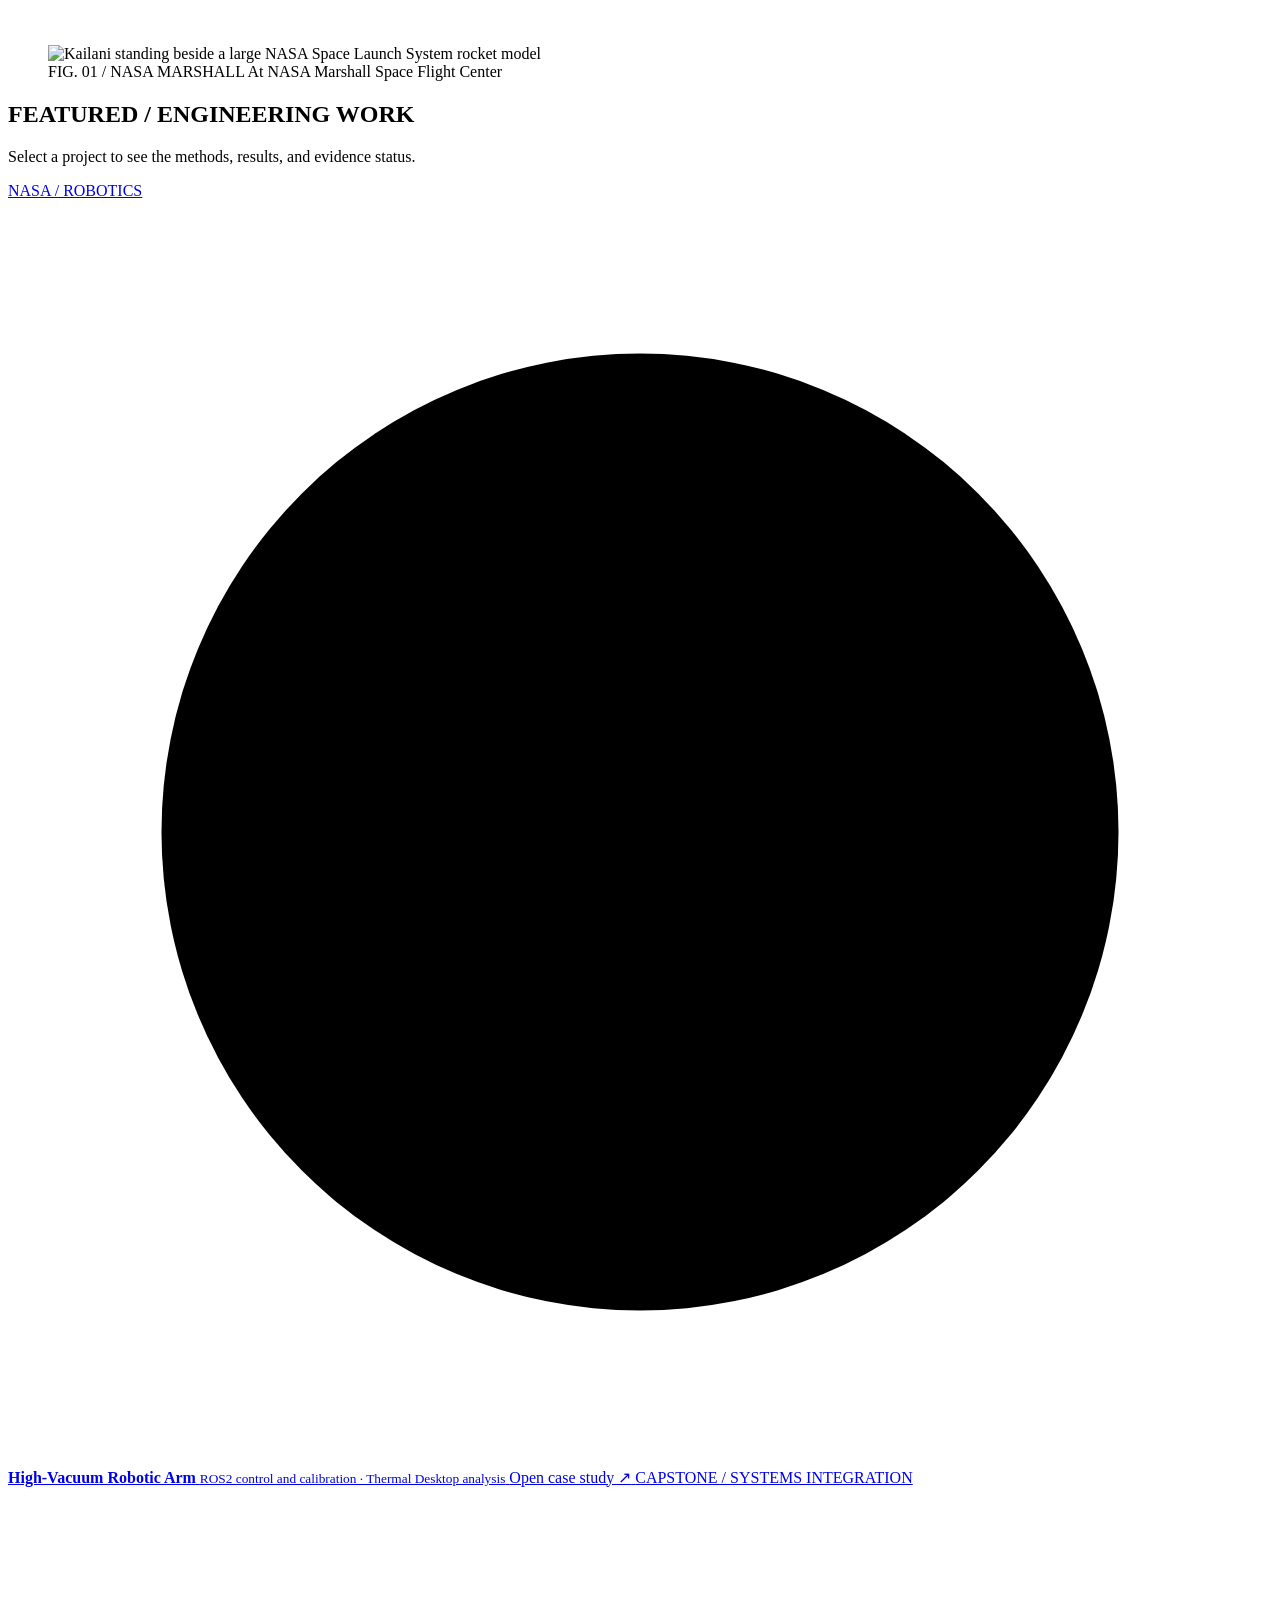
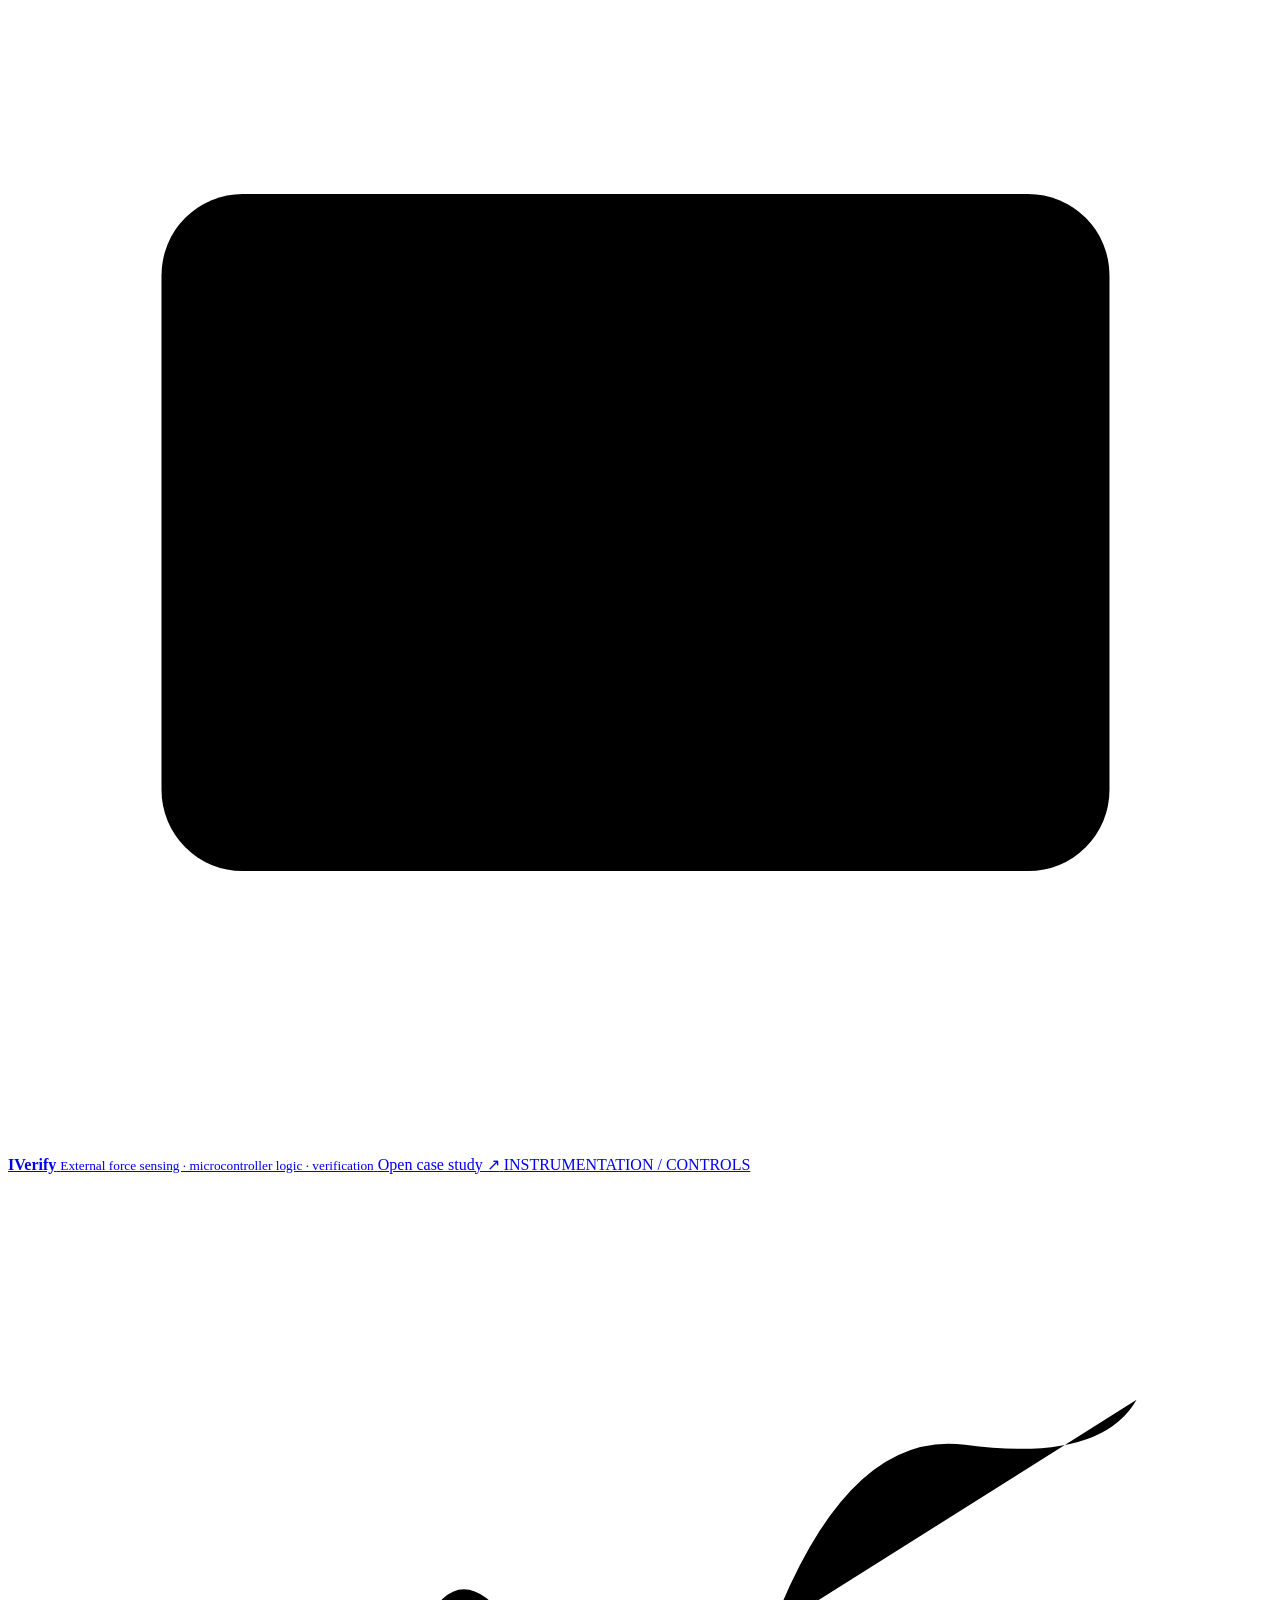
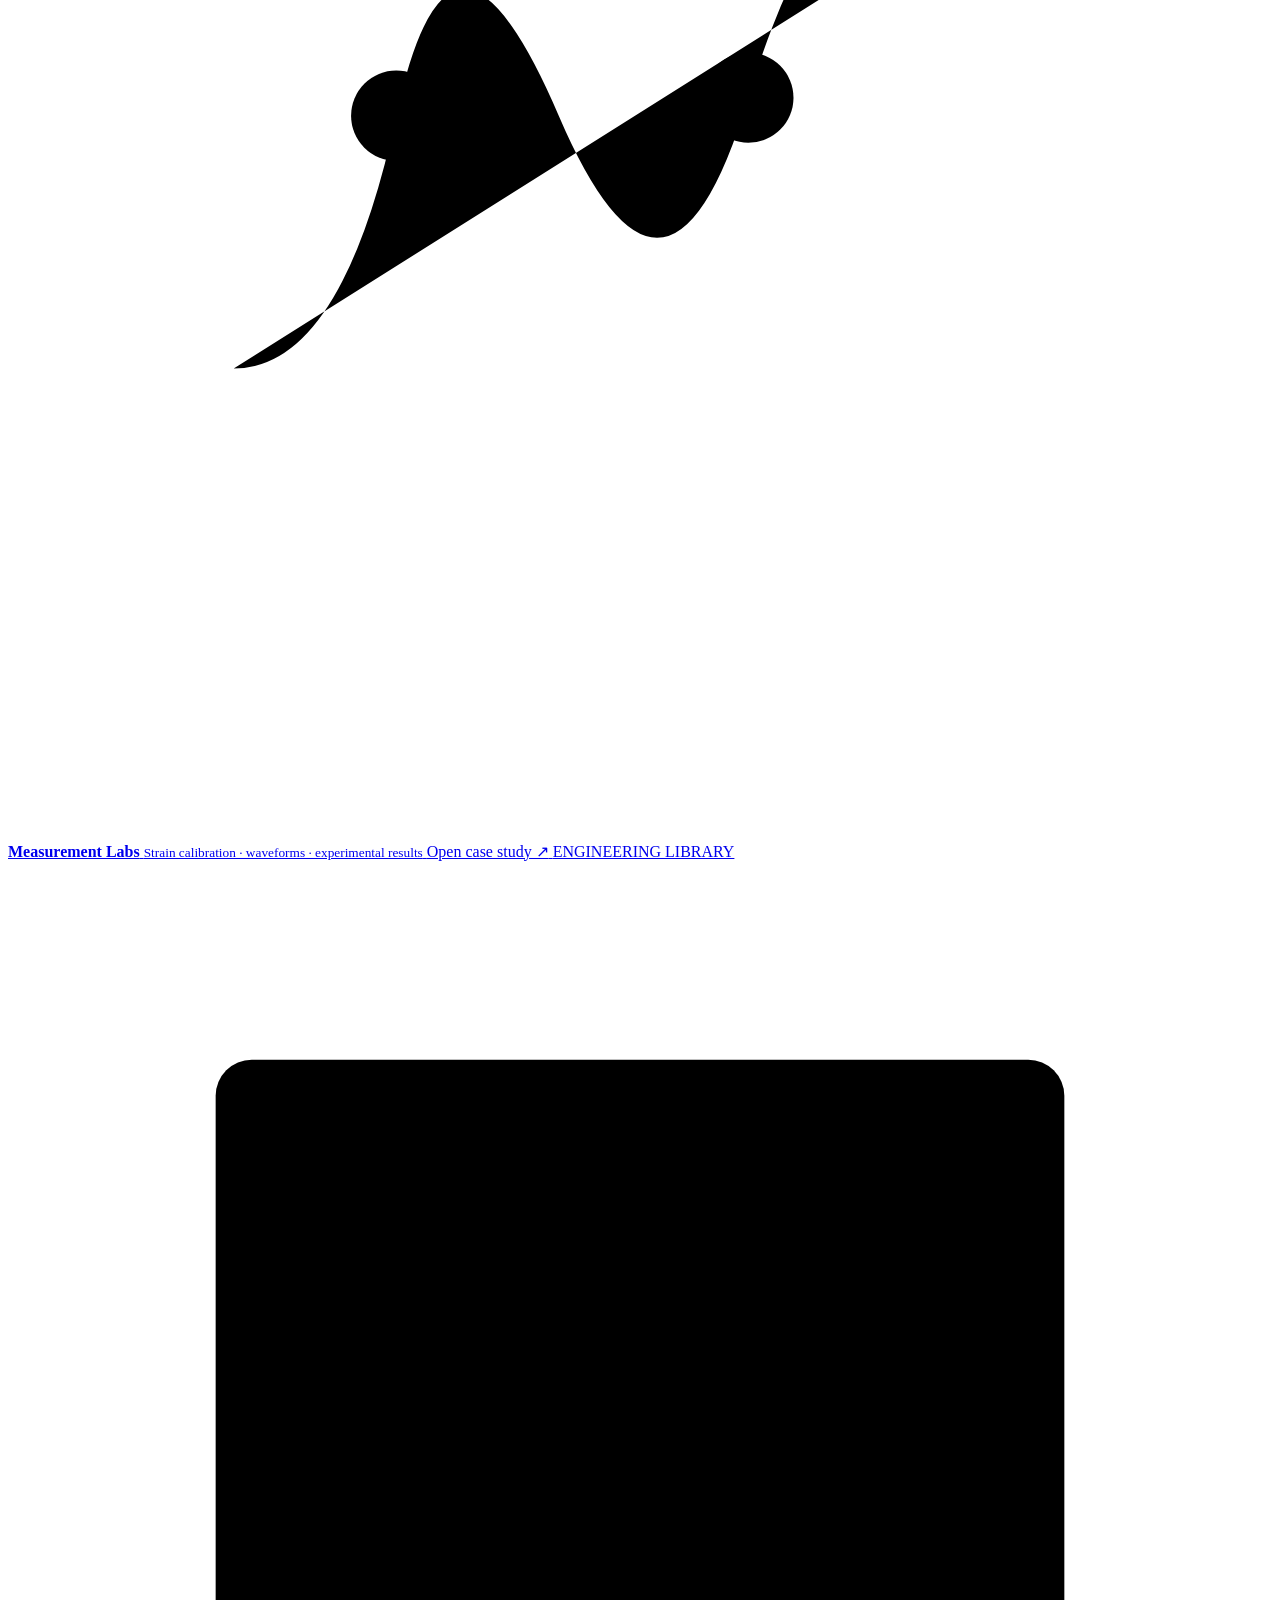
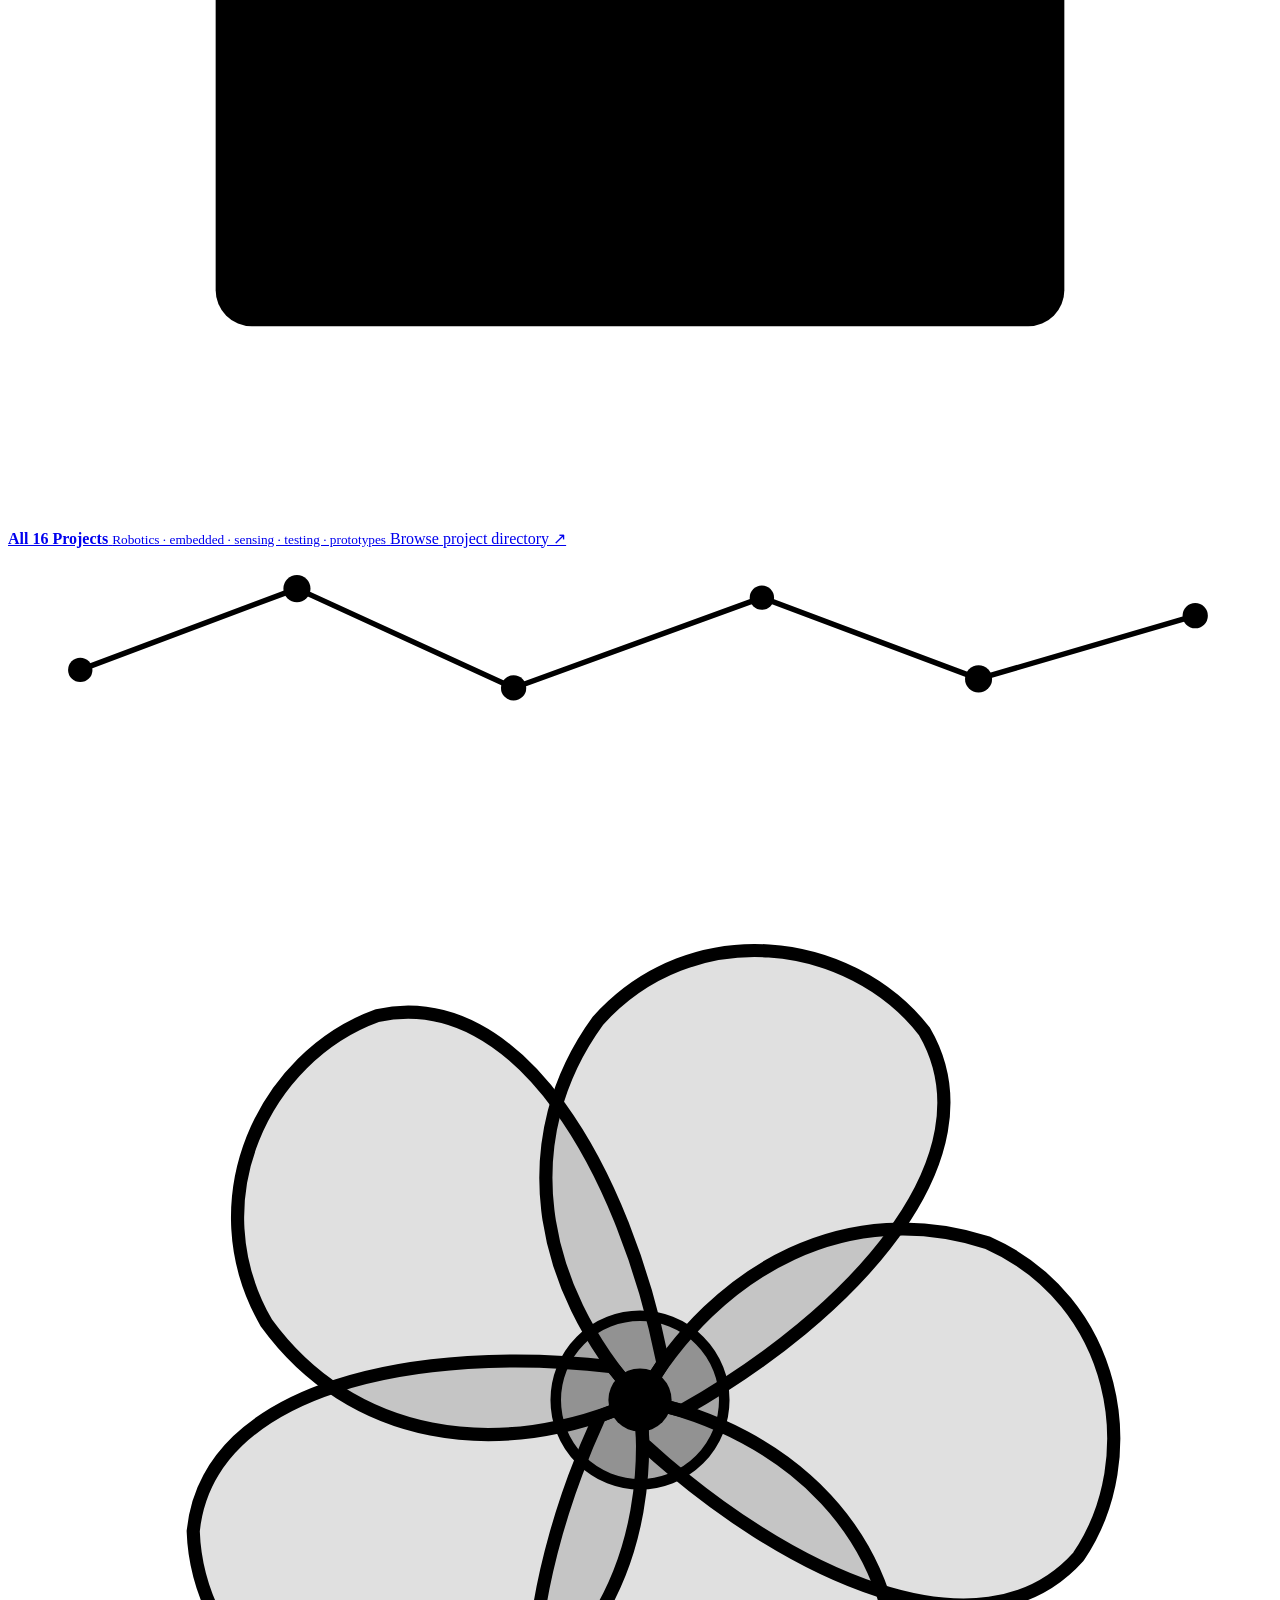
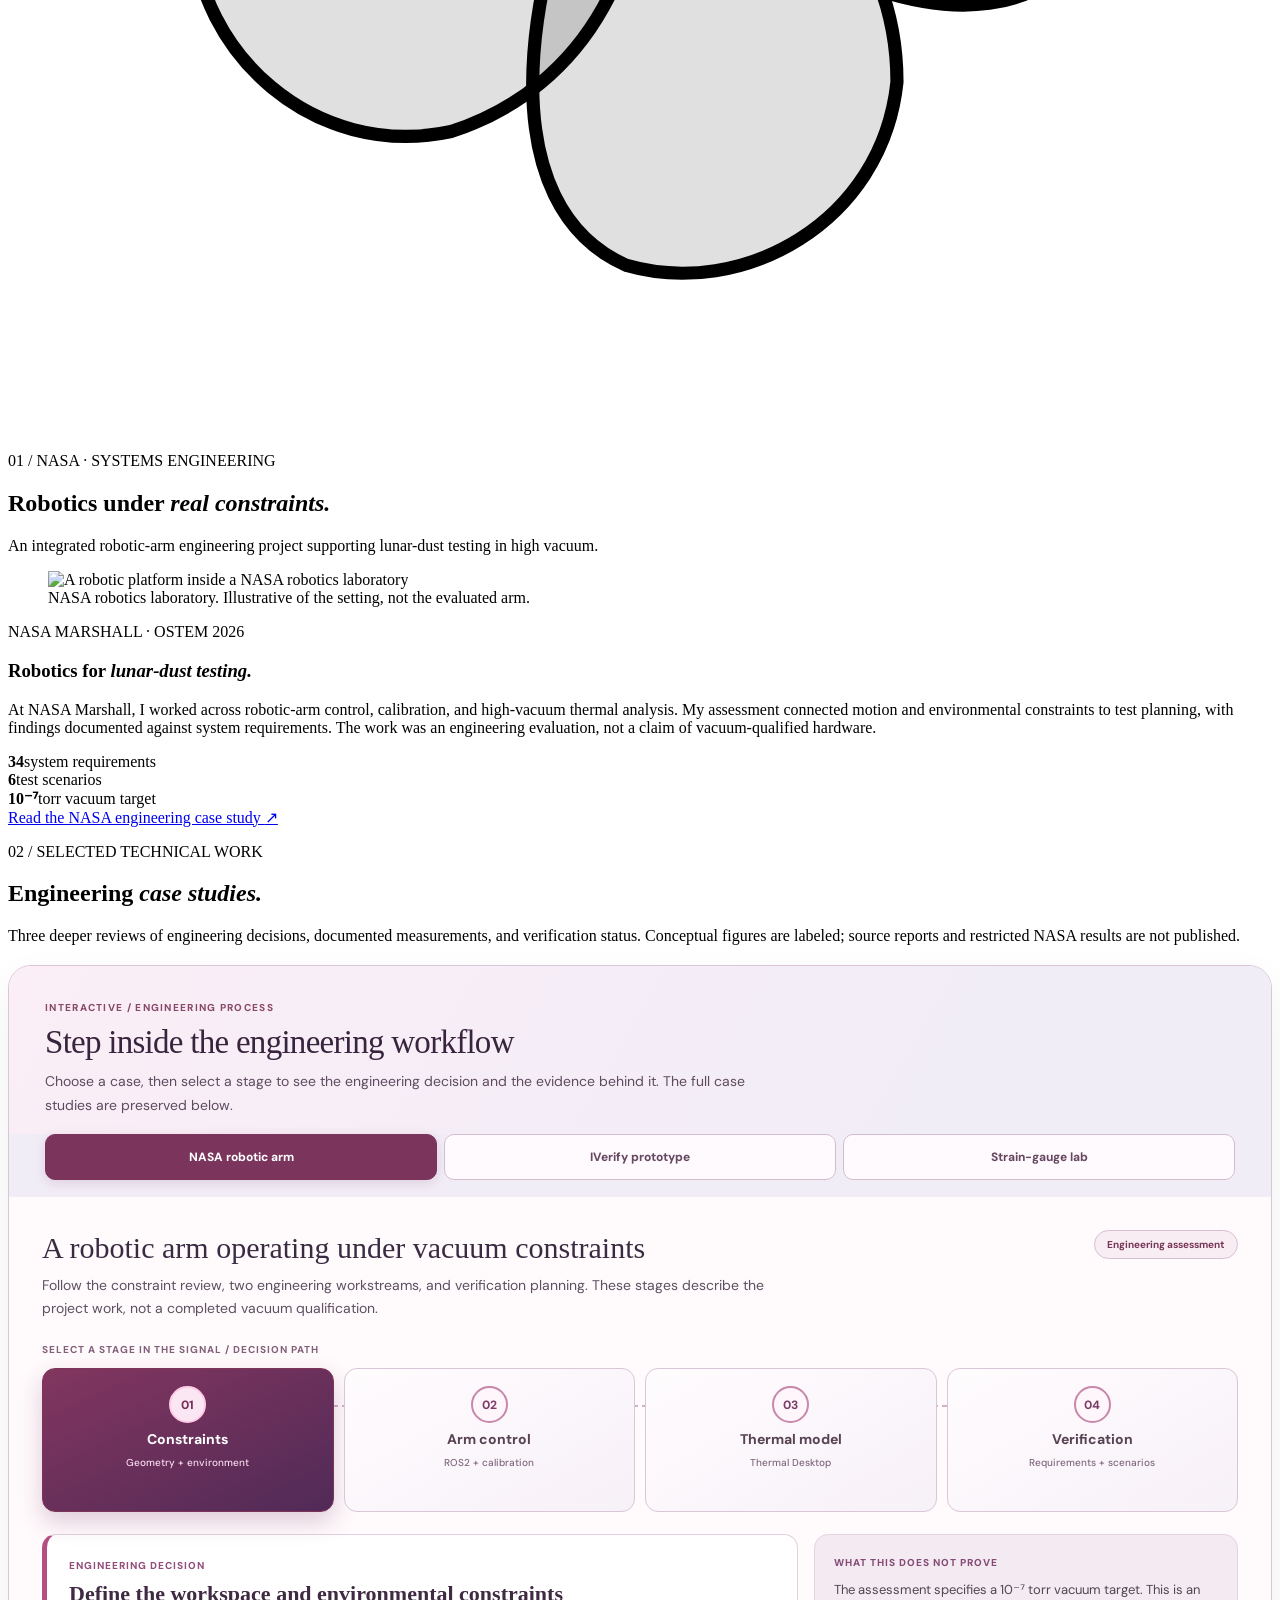
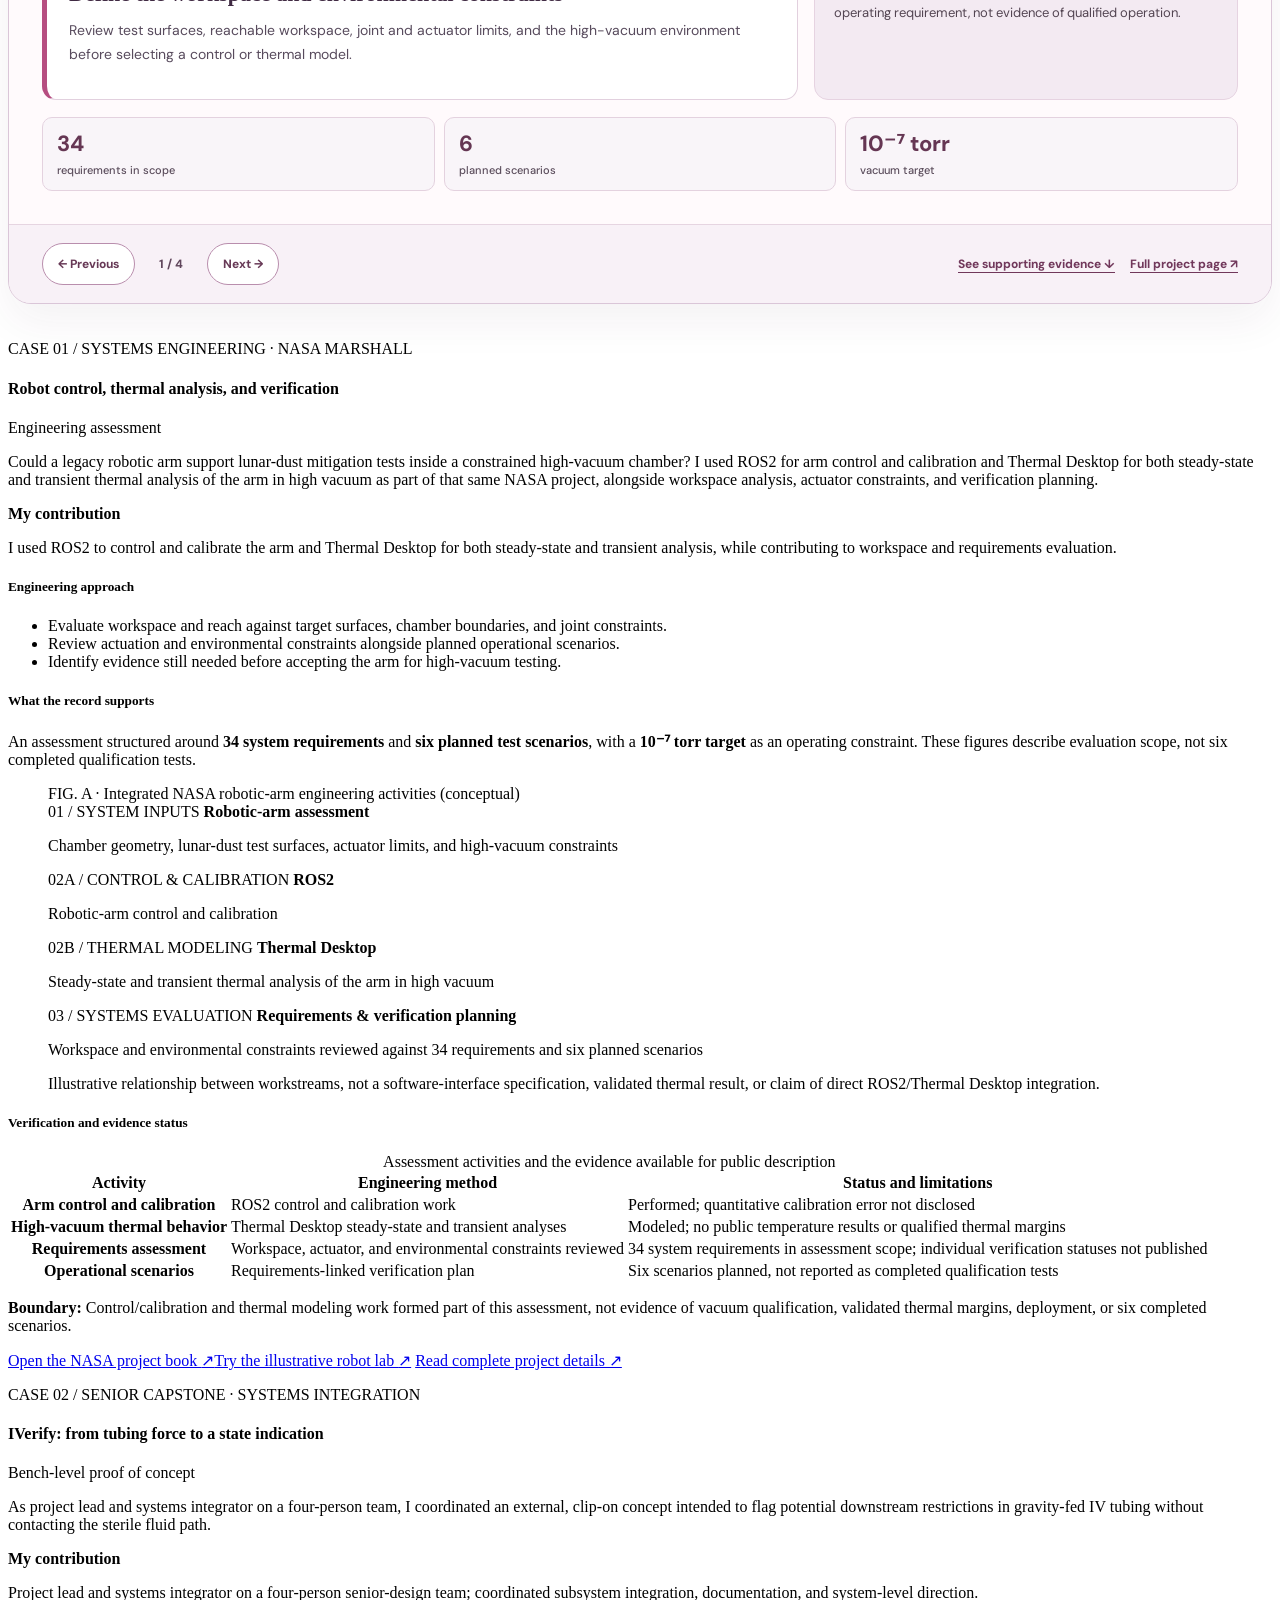
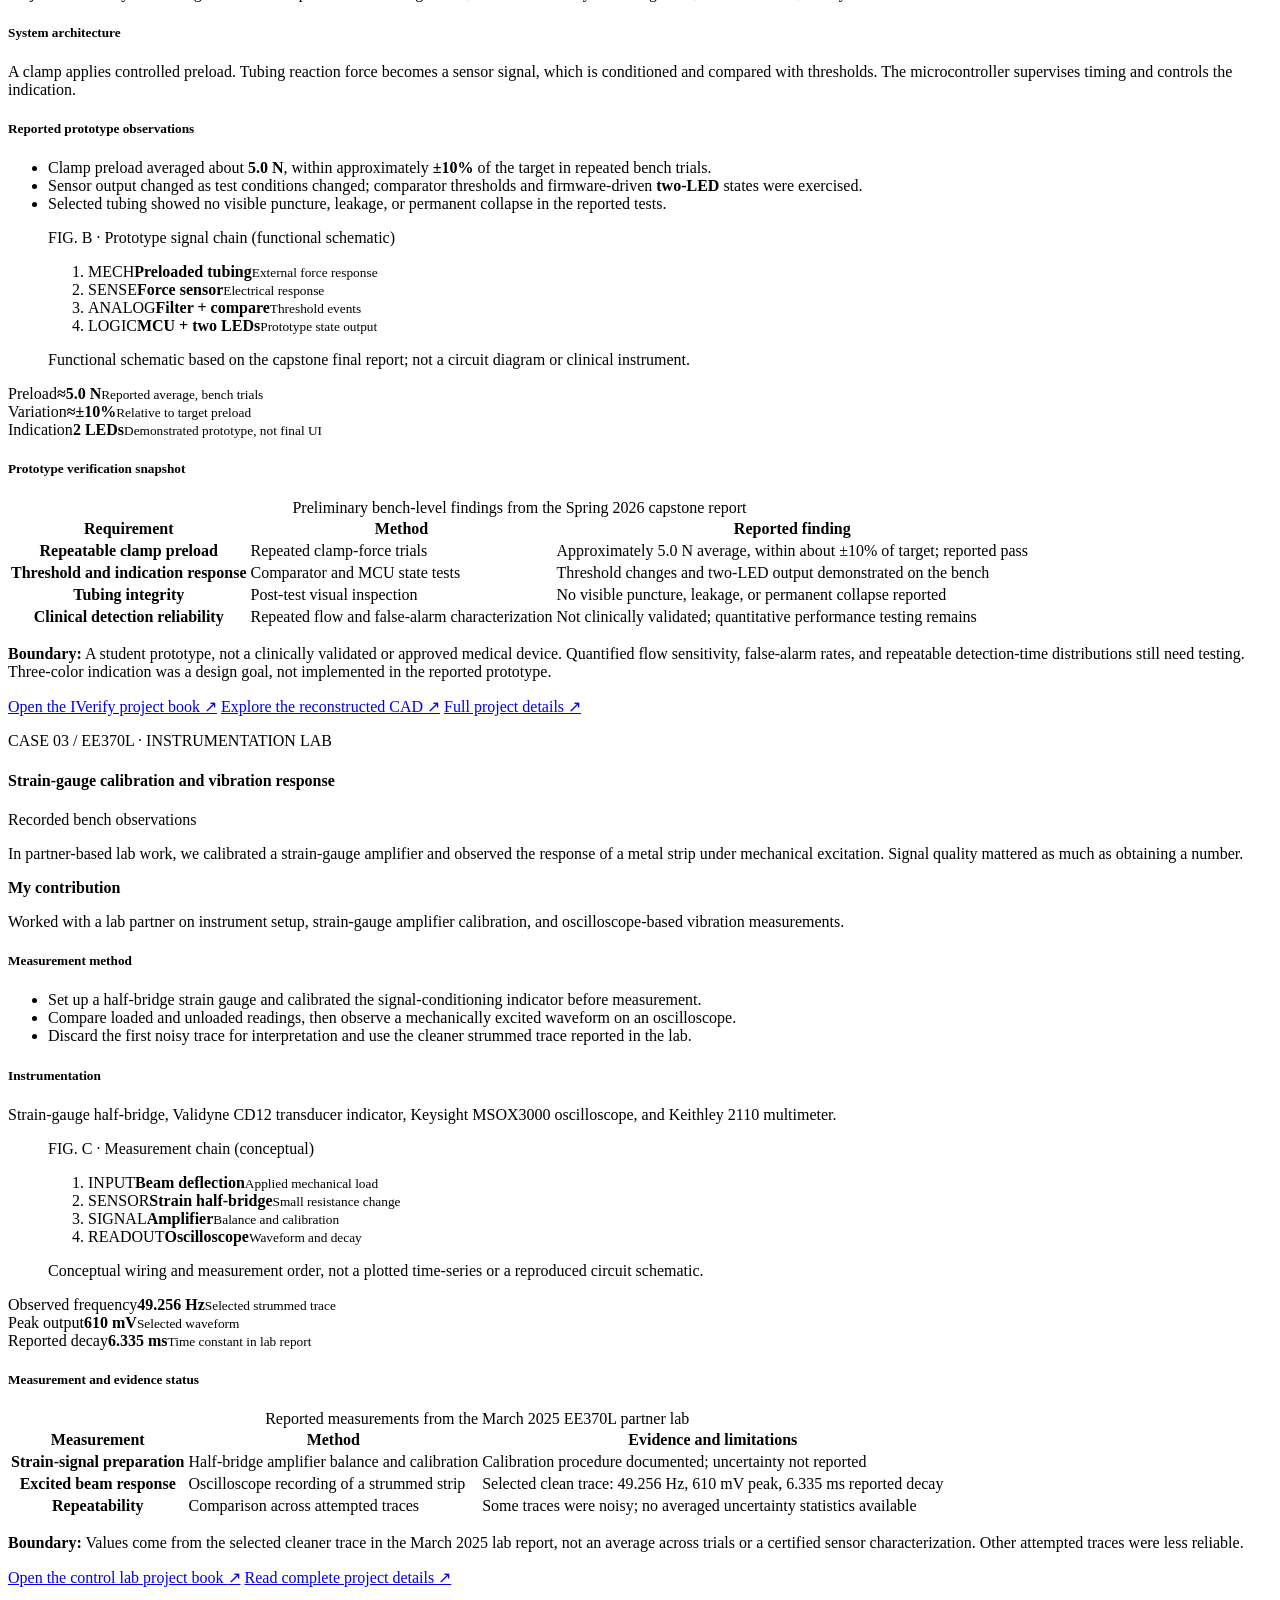
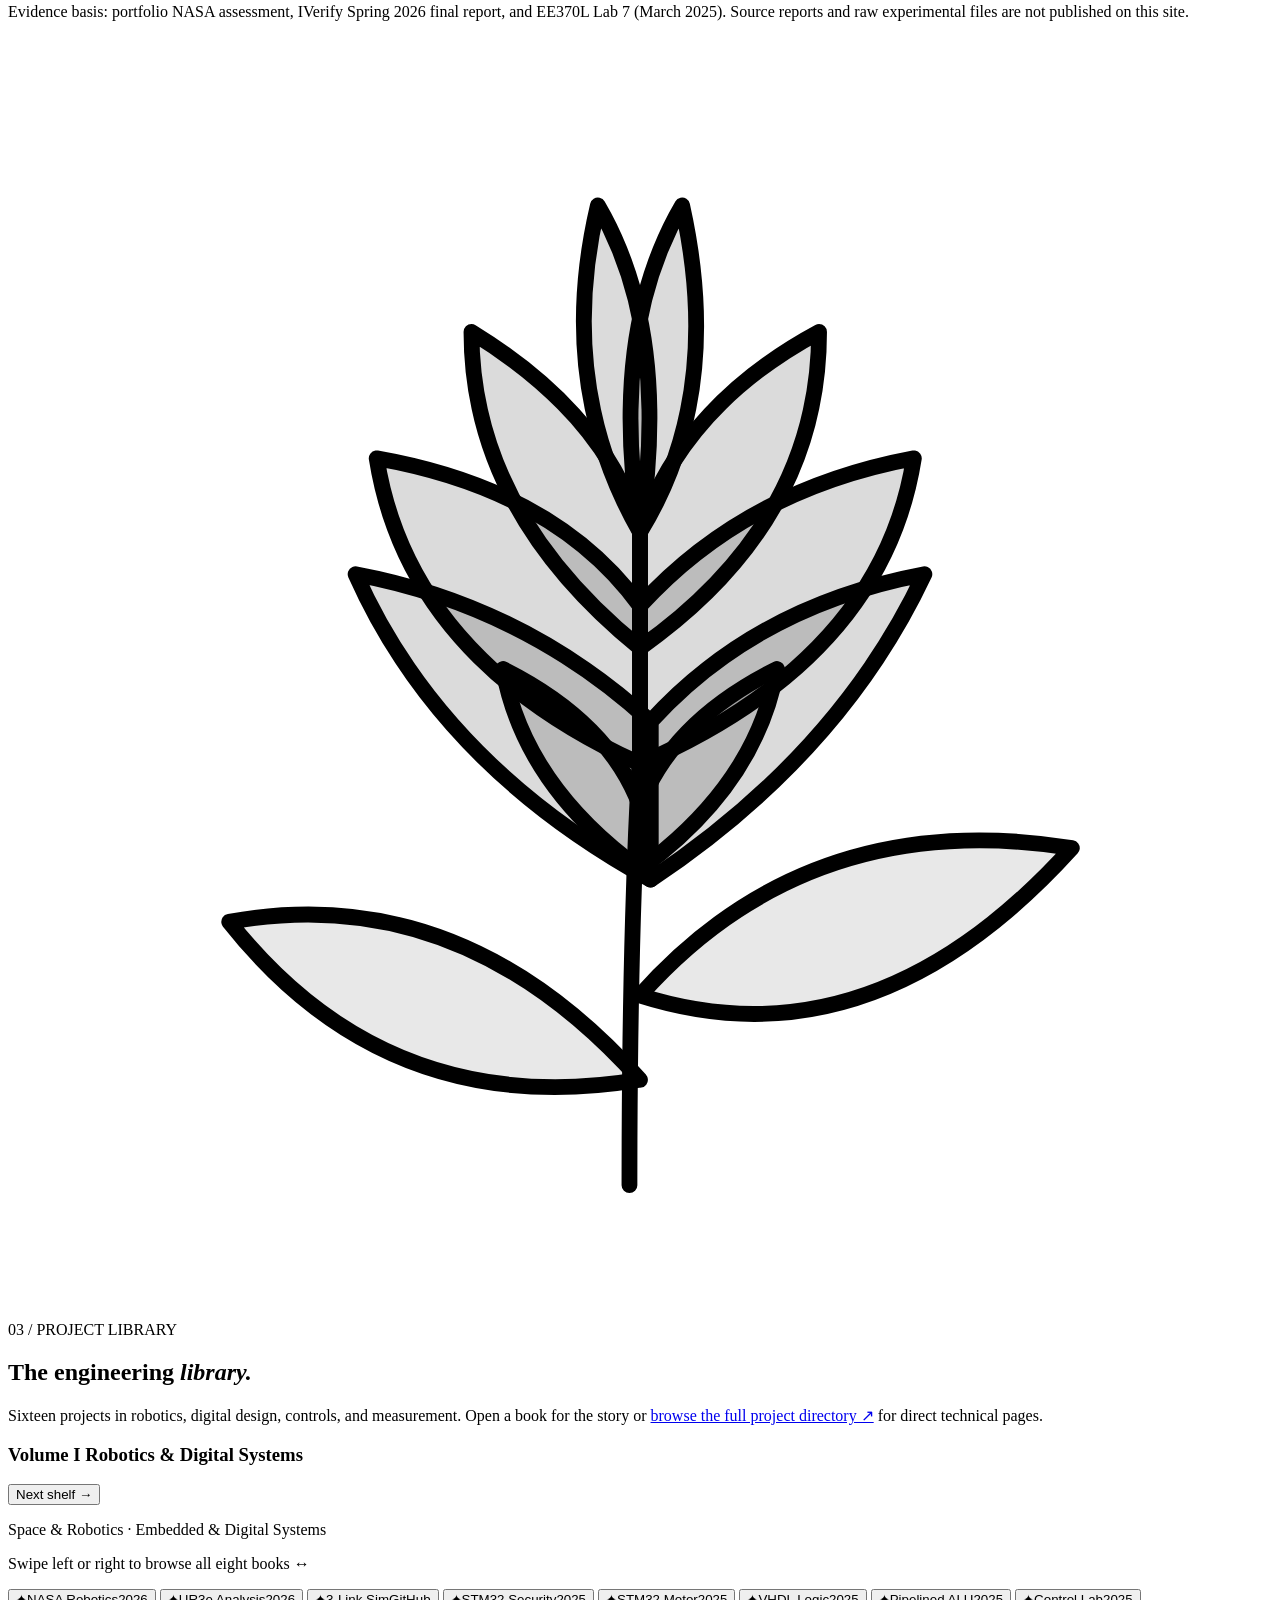
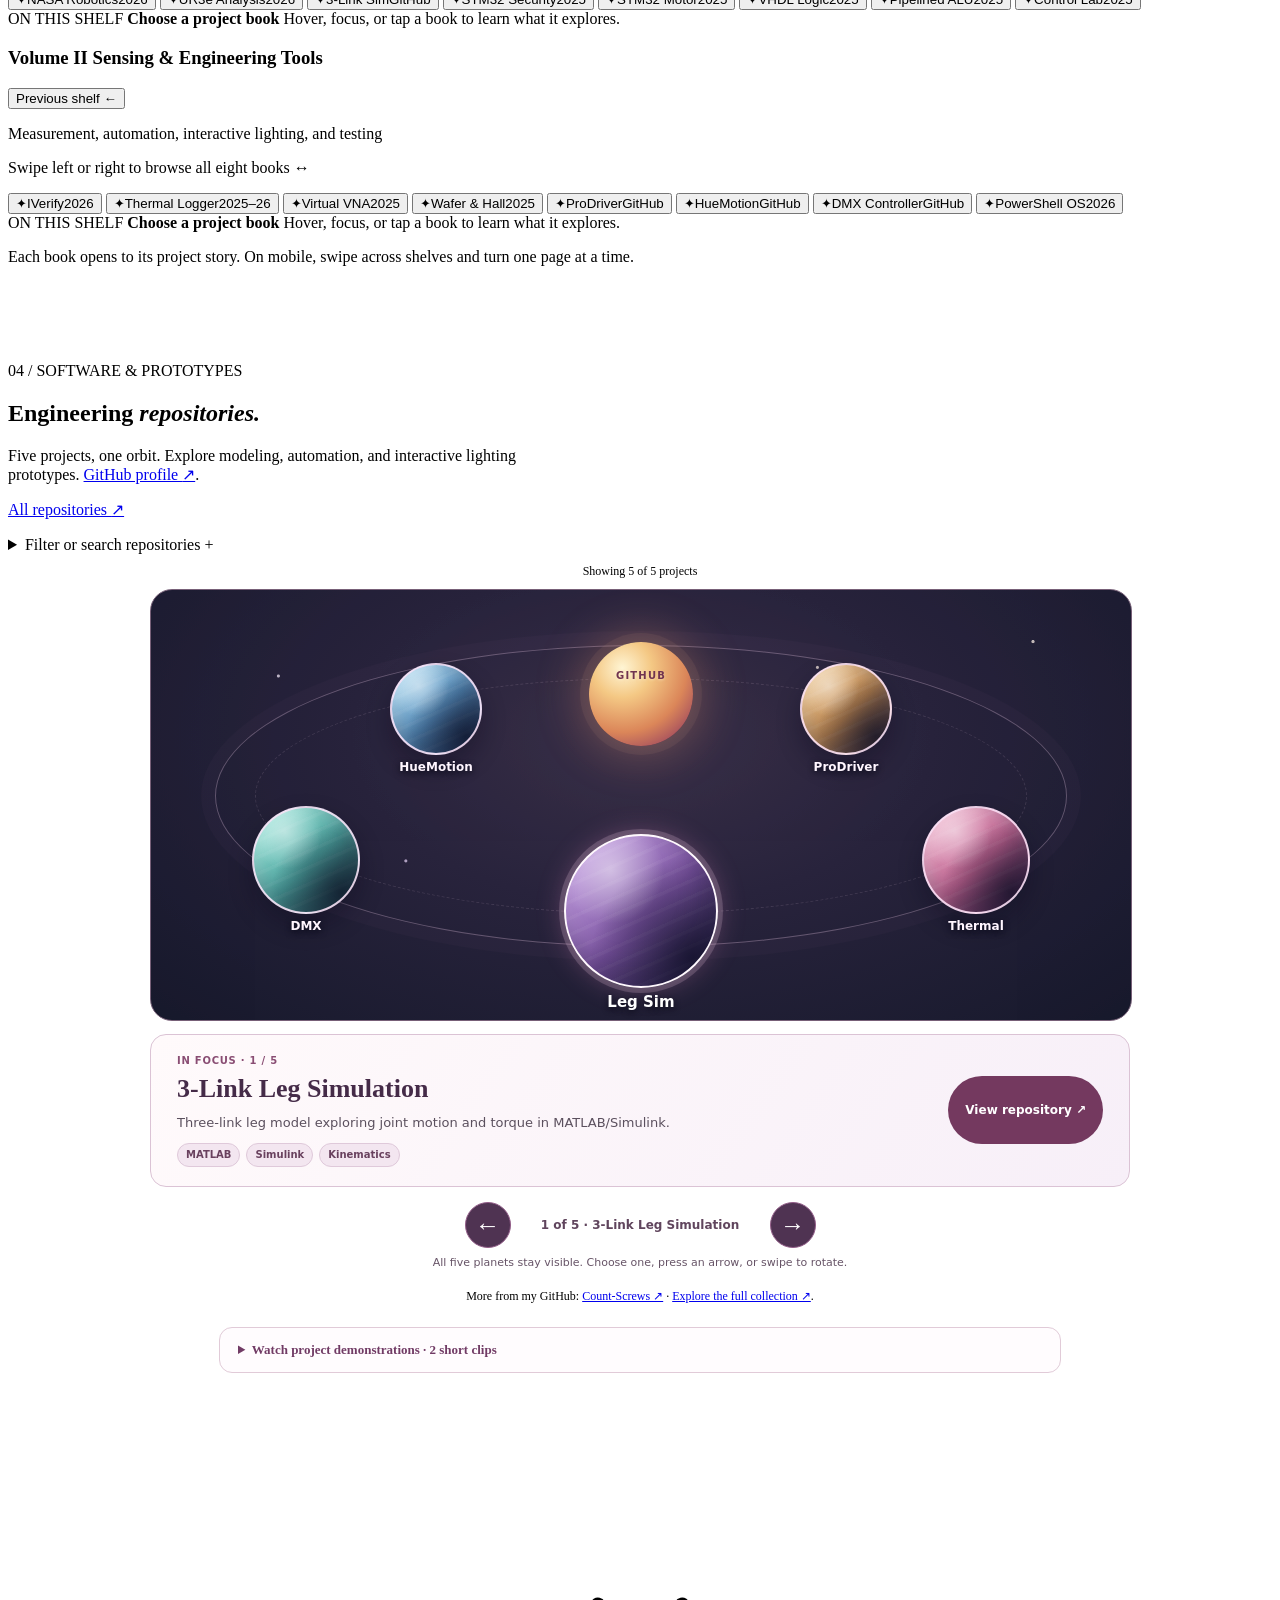
==== commit 58e62859: "Invalidate browser cache for corrected all-visible repository orbit" ====
--- a/index.html
+++ b/index.html
@@ -23,10 +23,10 @@
   <script>try{document.documentElement.dataset.theme=localStorage.getItem('kailani-theme')||(matchMedia('(prefers-color-scheme: dark)').matches?'dark':'light')}catch{document.documentElement.dataset.theme='light'}</script>
 <link rel="stylesheet" href="portfolio.css?v=20261011-14">
 <link rel="stylesheet" href="portfolio-upgrade.css?v=20261011-readability-pink2">
-<link rel="stylesheet" href="repo-orbit.css?v=20261012-orbit-fix1">
+<link rel="stylesheet" href="repo-orbit.css?v=20261012-orbit-fix2">
 <link rel="stylesheet" href="robot-control-dock.css?v=20261011-dock1">
 <link rel="stylesheet" href="case-explorer.css?v=20261011-v1">
-  <script src="script.js?v=20261012-orbit-fix1" defer></script>
+  <script src="script.js?v=20261012-orbit-fix2" defer></script>
   <script src="enhancements.js?v=20261011-pink2" defer></script>
   <script src="bookshelf.js?v=20261011-14" defer></script>
   <script src="ux.js" defer></script>
--- a/repo-orbit.css
+++ b/repo-orbit.css
@@ -1,245 +1,218 @@
-/* Compact repository solar system: a five-stop orbital deck. Loaded after the portfolio styles. */
+/* Five clearly separated repository planets.
+   The planet buttons move; the project descriptions live in a fixed panel.
+   The original repository grid is the no-JavaScript fallback. */
+.github-section{padding-block:clamp(48px,5vw,72px)}
 .github-section .github-heading{margin-bottom:17px}
-.github-section .github-intro{max-width:60ch}
-.github-section .github-refine{max-width:780px;margin-bottom:11px}
-.github-section .repo-result-count{margin-bottom:0;text-align:center}
+.github-section .github-intro{max-width:64ch}
+.github-section .github-refine{max-width:780px;margin-bottom:10px}
+.github-section .repo-result-count{margin:0 0 10px;text-align:center;font-size:12px}
+.github-section .repo-more{max-width:900px;margin:17px auto 0;text-align:center;font-size:12px}
 .repo-orbit-shell{position:relative;max-width:980px;margin:0 auto}
-.repo-cosmos{display:none}
-.repo-orbit-controls[hidden],.repo-demos[hidden]{display:none!important}
-.repo-orbit-shell.is-orbit-ready .repo-cosmos{
-  display:block;
-  position:absolute;
-  inset:0 0 80px;
+.repo-orbit-shell[hidden],.repo-planetarium[hidden],.repo-featured[hidden],
+.repo-orbit-controls[hidden],.repo-orbit-hint[hidden],.repo-planet[hidden]{display:none!important}
+.repo-orbit-shell.is-orbit-ready .repo-grid{display:none!important}
+.repo-planetarium{
+  position:relative;
+  width:100%;
+  height:430px;
+  isolation:isolate;
+  overflow:hidden;
+  border:1px solid #776078;
+  border-radius:22px;
+  background:radial-gradient(ellipse at 50% 34%,#3a3048 0%,#28233c 42%,#17192c 100%);
+}
+.repo-planetarium__stars{
+  position:absolute;inset:0;
+  z-index:0;
   pointer-events:none;
-  overflow:hidden;
-  border-radius:28px;
+  background-image:
+    radial-gradient(circle at 13% 20%,#faeffd 0 1px,transparent 2px),
+    radial-gradient(circle at 26% 63%,#e4d1f5 0 1px,transparent 2px),
+    radial-gradient(circle at 68% 18%,#fff2e8 0 1px,transparent 2px),
+    radial-gradient(circle at 84% 51%,#e8dbf6 0 1px,transparent 2px),
+    radial-gradient(circle at 90% 12%,#fff2e8 0 1.2px,transparent 2px),
+    radial-gradient(circle at 43% 79%,#d2d2f5 0 1px,transparent 2px);
+  opacity:.72;
+}
+.repo-planetarium__track{
+  position:absolute;
+  z-index:0;
+  pointer-events:none;
+  width:min(93%,850px);
+  height:300px;
+  top:48%;
+  left:50%;
+  transform:translate(-50%,-50%);
+  border:1.5px solid rgba(237,202,231,.31);
+  border-radius:50%;
+  box-shadow:0 0 0 14px rgba(236,164,218,.025);
+}
+.repo-planetarium__track::before{
+  content:"";position:absolute;inset:32px 39px;
+  border:1px dashed rgba(247,215,234,.13);
+  border-radius:50%;
+}
+.repo-planetarium__sun{
+  position:absolute;
+  width:104px;height:104px;
+  top:52px;left:50%;
+  transform:translateX(-50%);
+  display:grid;place-items:center;
+  z-index:2;pointer-events:none;
+  border-radius:50%;
+  background:radial-gradient(circle at 32% 25%,#fff5d4,#f4c884 28%,#db8659 61%,#98415f 89%);
+  box-shadow:0 0 0 9px rgba(240,177,136,.07),0 0 46px 9px rgba(239,148,112,.32);
+}
+.repo-planetarium__sun span{
+  color:#71334f;
+  font:850 10px/1.2 var(--sans,system-ui,sans-serif);
+  letter-spacing:.12em;
+  text-shadow:0 1px 3px rgba(255,247,215,.5);
+  margin-top:-36px;
+}
+.repo-planet{
+  --x:0px;--y:0px;--size:100px;
+  --sphere-hi:#c69ad9;--sphere-mid:#684887;--sphere-low:#2c264f;
+  position:absolute;
+  left:50%;top:50%;
+  display:block;
+  width:var(--size);height:var(--size);
+  margin:0;padding:0;
+  border:0;
+  border-radius:50%;
+  background:none;
+  color:#fff;
+  appearance:none;
+  cursor:pointer;
+  transform:translate(-50%,-50%) translate(var(--x),var(--y));
+  transition:none;
+  touch-action:manipulation;
+}
+/* Animate only after the initial five positions have been painted. */
+.repo-orbit-shell.is-orbit-animated .repo-planet{
+  transition:transform .68s cubic-bezier(.2,.7,.21,1),
+    width .68s cubic-bezier(.2,.7,.21,1),
+    height .68s cubic-bezier(.2,.7,.21,1);
+}
+.repo-planet__sphere{
+  position:absolute;inset:0;
+  display:block;
+  border:2px solid rgba(250,226,246,.88);
+  border-radius:50%;
   background:
-    radial-gradient(circle at 15% 21%,rgba(255,233,244,.8) 0 1px,transparent 2px),
-    radial-gradient(circle at 69% 25%,rgba(245,219,240,.8) 0 1px,transparent 2px),
-    radial-gradient(circle at 88% 65%,rgba(242,224,244,.7) 0 1px,transparent 2px),
-    radial-gradient(ellipse at 50% 33%,rgba(144,66,120,.17),transparent 60%),
-    linear-gradient(115deg,#221c31,#342641 54%,#1a1c30);
-  background-size:100% 100%;
-}
-.repo-orbit-shell.is-orbit-ready .repo-orbit-path{
-  position:absolute;
-  width:min(90%,790px);
-  height:250px;
+    radial-gradient(circle at 30% 23%,rgba(255,255,255,.48),transparent 34%),
+    radial-gradient(circle at 84% 81%,rgba(8,10,30,.66),transparent 58%),
+    repeating-linear-gradient(156deg,rgba(255,255,255,.043) 0 3px,transparent 4px 15px),
+    linear-gradient(135deg,var(--sphere-hi),var(--sphere-mid) 54%,var(--sphere-low));
+  box-shadow:inset -13px -18px 23px rgba(8,10,30,.26),inset 7px 9px 13px rgba(255,255,255,.13),0 12px 25px rgba(8,7,24,.32);
+  transition:box-shadow .2s ease,border-color .2s ease;
+}
+.repo-planet[data-planet-select="leg"]{--sphere-hi:#d6b2f1;--sphere-mid:#79529f;--sphere-low:#353056}
+.repo-planet[data-planet-select="thermal"]{--sphere-hi:#fac0d8;--sphere-mid:#bd628f;--sphere-low:#532f5c}
+.repo-planet[data-planet-select="prodriver"]{--sphere-hi:#f8d39b;--sphere-mid:#bc8651;--sphere-low:#554151}
+.repo-planet[data-planet-select="huemotion"]{--sphere-hi:#bae9fd;--sphere-mid:#558bb9;--sphere-low:#30466f}
+.repo-planet[data-planet-select="dmx"]{--sphere-hi:#a8f3e6;--sphere-mid:#4da49f;--sphere-low:#32565f}
+.repo-planet__name{
+  position:absolute;
+  top:calc(100% + 5px);
   left:50%;
-  top:80px;
-  border:1px solid rgba(248,203,228,.33);
-  border-radius:50%;
+  display:block;
+  width:max-content;
+  max-width:132px;
   transform:translateX(-50%);
-  box-shadow:0 0 0 16px rgba(225,151,199,.035);
-}
-.repo-orbit-shell.is-orbit-ready .repo-orbit-path::after{
-  content:"";
-  position:absolute;
-  inset:23px 45px;
-  border:1px dashed rgba(248,203,228,.17);
-  border-radius:50%;
-}
-.repo-orbit-shell.is-orbit-ready .repo-sun{
-  position:absolute;
-  left:50%;
-  top:43px;
-  transform:translateX(-50%);
-  width:123px;height:123px;
-  border-radius:50%;
-  background:
-    radial-gradient(circle at 34% 31%,#fff5d2 0%,#f4ba79 23%,#df845b 55%,#9e4161 82%,#62365d 100%);
-  box-shadow:0 0 0 9px rgba(255,197,139,.065),0 0 47px 14px rgba(233,135,115,.36),0 0 94px 24px rgba(224,93,138,.16);
-}
-.repo-orbit-shell.is-orbit-ready .repo-sun::after{
-  content:"GITHUB";
-  position:absolute;
-  top:21px;left:0;width:100%;
-  color:#63344c;
-  font:850 11px/1.2 var(--sans,system-ui,sans-serif);
-  letter-spacing:.14em;
+  font:750 12px/1.25 var(--sans,system-ui,sans-serif);
+  color:#fff6ff;
+  text-shadow:0 2px 6px rgba(10,10,24,.98);
   text-align:center;
-  text-shadow:0 1px 3px rgba(255,252,236,.5);
-}
-.repo-orbit-shell.is-orbit-ready .repo-grid{
-  position:relative;
-  display:block;
-  height:449px;
-  max-width:980px;
-  margin:0 auto;
-  overflow:hidden;
-  isolation:isolate;
-}
-.repo-orbit-shell.is-orbit-ready .repo-card{
-  --x:0px;--y:58px;--scale:1;
-  --planet-light:#b86caa;--planet-mid:#653770;--planet-deep:#302043;
-  position:absolute;
-  top:50%;left:50%;
-  display:flex;flex-direction:column;align-items:center;justify-content:center;
-  width:330px;height:330px;
-  min-height:0;max-width:none;min-width:0;
-  padding:48px 44px 41px;
-  margin:0;
-  text-align:center;
-  overflow:hidden;
-  border-radius:50%;
-  border:2px solid rgba(255,218,244,.62);
-  background:
-    radial-gradient(circle at 31% 18%,rgba(255,255,255,.35),transparent 42%),
-    radial-gradient(circle at 84% 78%,rgba(14,11,42,.65),transparent 53%),
-    repeating-linear-gradient(165deg,rgba(255,255,255,.035) 0 3px,transparent 4px 18px),
-    linear-gradient(140deg,var(--planet-light),var(--planet-mid) 50%,var(--planet-deep));
-  color:#fff;
-  box-shadow:inset -24px -32px 40px rgba(14,12,32,.29),inset 13px 14px 21px rgba(255,232,251,.15),0 22px 45px rgba(11,9,24,.37);
-  transform:translate(-50%,-50%) translate(var(--x),var(--y)) scale(var(--scale));
-  transform-origin:center;
-  transition:transform .65s cubic-bezier(.25,.8,.25,1),opacity .5s ease,border-color .3s ease,box-shadow .3s ease;
-  opacity:.99;
-}
-.repo-orbit-shell.is-orbit-ready .repo-card[data-planet="leg"]{--planet-light:#b493e5;--planet-mid:#5b4788;--planet-deep:#292143}
-.repo-orbit-shell.is-orbit-ready .repo-card[data-planet="thermal"]{--planet-light:#eb9bbd;--planet-mid:#9b456d;--planet-deep:#46213d}
-.repo-orbit-shell.is-orbit-ready .repo-card[data-planet="prodriver"]{--planet-light:#edb87e;--planet-mid:#936446;--planet-deep:#4e2e3e}
-.repo-orbit-shell.is-orbit-ready .repo-card[data-planet="huemotion"]{--planet-light:#8cc6e9;--planet-mid:#4a6f9b;--planet-deep:#28395f}
-.repo-orbit-shell.is-orbit-ready .repo-card[data-planet="dmx"]{--planet-light:#88dcd6;--planet-mid:#398b91;--planet-deep:#26505f}
-.repo-orbit-shell.is-orbit-ready .repo-card[data-orbit-position="front"]{--x:0px;--y:58px;--scale:1;z-index:6;opacity:1;border-color:#ffe3f2}
-.repo-orbit-shell.is-orbit-ready .repo-card[data-orbit-position="left"]{--x:-272px;--y:24px;--scale:.55;z-index:4}
-.repo-orbit-shell.is-orbit-ready .repo-card[data-orbit-position="right"]{--x:272px;--y:24px;--scale:.55;z-index:4}
-.repo-orbit-shell.is-orbit-ready .repo-card[data-orbit-position="back-left"]{--x:-166px;--y:-96px;--scale:.34;z-index:2;opacity:.77}
-.repo-orbit-shell.is-orbit-ready .repo-card[data-orbit-position="back-right"]{--x:166px;--y:-96px;--scale:.34;z-index:2;opacity:.77}
-.repo-orbit-shell.is-orbit-ready .repo-card[data-orbit-position="back"]{--x:0px;--y:-128px;--scale:.31;z-index:2;opacity:.72}
-.repo-orbit-shell.is-orbit-ready .repo-card[hidden]{display:none!important}
-.repo-orbit-shell.is-orbit-ready .repo-card .repo-card-top{
-  width:100%;display:flex;justify-content:center;min-height:0;margin:0;
-}
-.repo-orbit-shell.is-orbit-ready .repo-card .repo-category{
-  color:#ffdeee;
-  font-size:9px;
-  line-height:1.5;
-  letter-spacing:.09em;
-  text-shadow:0 1px 5px rgba(0,0,0,.25);
-}
-.repo-orbit-shell.is-orbit-ready .repo-card h3{
-  color:#fff;
-  font-size:clamp(23px,2vw,26px);
-  line-height:1.18;
-  margin:11px 0 9px;
-  max-width:260px;
-  text-shadow:0 2px 8px rgba(17,8,28,.45);
-  letter-spacing:-.035em;
-}
-.repo-orbit-shell.is-orbit-ready .repo-card>p{
-  color:#fff3fa;
-  font-size:12px;
-  line-height:1.57;
-  margin:0 0 11px;
-  flex:0 1 auto;
-  max-width:245px;
-  text-shadow:0 1px 8px rgba(16,8,30,.47);
-}
-.repo-orbit-shell.is-orbit-ready .repo-card .repo-meta{
-  display:flex;flex-wrap:wrap;align-items:center;justify-content:center;
-  gap:4px;margin:0 0 12px;
-}
-.repo-orbit-shell.is-orbit-ready .repo-card .repo-meta span{
-  font-size:9px;
-  color:#fff;background:rgba(27,19,46,.43);
-  border:1px solid rgba(255,226,242,.38);
-  padding:3px 7px;
-}
-.repo-orbit-shell.is-orbit-ready .repo-card .repo-link{
-  display:inline-flex;align-items:center;justify-content:center;
-  margin-top:1px;
-  padding:9px 13px;
-  border-radius:100px;
-  border:1px solid rgba(255,225,243,.65);
-  background:rgba(31,15,41,.61);
-  color:#fff;
+  white-space:nowrap;
+  pointer-events:none;
+}
+.repo-planet[data-slot="front"] .repo-planet__sphere{
+  border-color:#fff8fd;
+  box-shadow:0 0 0 5px rgba(253,219,240,.18),0 0 28px rgba(244,146,203,.3),inset -13px -18px 23px rgba(8,10,30,.24);
+}
+.repo-planet[data-slot="front"] .repo-planet__name{
+  color:#fff;font-size:15px;
+}
+.repo-planet:is(:hover,:focus-visible) .repo-planet__sphere{
+  border-color:#fff;
+  box-shadow:0 0 0 6px rgba(245,184,225,.26),0 0 34px rgba(250,173,228,.27),inset -10px -15px 20px rgba(8,10,30,.26);
+}
+.repo-planet:focus-visible{outline:3px solid #fff6c3;outline-offset:6px}
+.repo-featured{
+  display:flex;
+  align-items:center;
+  justify-content:space-between;
+  gap:16px 24px;
+  flex-wrap:wrap;
+  margin-top:13px;
+  padding:19px clamp(18px,2.7vw,26px);
+  border:1px solid #dbc3d5;
+  border-radius:16px;
+  background:linear-gradient(125deg,#fffafb,#f7eff8);
+  color:#413647;
+}
+.repo-featured__copy{min-width:0;flex:1 1 360px}
+.repo-featured__eyebrow{
+  display:block;
+  margin:0 0 5px;
+  color:#894d73;
+  font:850 10px/1.45 var(--sans,system-ui,sans-serif);
+  letter-spacing:.075em;
+}
+.repo-featured h3{font:600 clamp(21px,2.5vw,26px)/1.25 var(--serif,Georgia,serif);color:#452b48;margin:0 0 6px}
+.repo-featured p{font:400 13px/1.65 var(--sans,system-ui,sans-serif);margin:0;color:#5b505e}
+.repo-featured__tags{display:flex;gap:6px;flex-wrap:wrap;margin-top:10px}
+.repo-featured__tags span{font:700 10px/1.45 var(--sans,system-ui,sans-serif);padding:4px 8px;border:1px solid #dfc9da;border-radius:100px;background:#f3e6f0;color:#69415e}
+.repo-featured__link{
+  display:inline-flex;
+  min-height:44px;
+  justify-content:center;
+  align-items:center;
+  padding:12px 17px;
+  border-radius:999px;
+  background:#74395f;
+  color:#fff!important;
   text-decoration:none;
-  font-weight:750;
-  font-size:11px;
-  line-height:1.3;
+  font:750 12px/1.4 var(--sans,system-ui,sans-serif);
   white-space:nowrap;
-  box-shadow:0 5px 16px rgba(16,11,29,.2);
-}
-.repo-orbit-shell.is-orbit-ready .repo-card .repo-link:hover,
-.repo-orbit-shell.is-orbit-ready .repo-card .repo-link:focus-visible{
-  color:#211528;background:#ffe5f2;
-  outline:2px solid #fff;outline-offset:3px;
-}
-.repo-orbit-shell.is-orbit-ready .repo-card:not([data-orbit-position="front"]){
-  cursor:pointer;
-  padding:18px;
-  box-shadow:inset -25px -33px 44px rgba(6,15,33,.32),inset 10px 12px 16px rgba(255,255,255,.12),0 15px 31px rgba(5,7,17,.4);
-}
-.repo-orbit-shell.is-orbit-ready .repo-card:not([data-orbit-position="front"]):hover{
-  border-color:#fff;box-shadow:0 0 0 6px rgba(255,195,227,.15),0 15px 31px rgba(5,7,17,.4);
-}
-.repo-orbit-shell.is-orbit-ready .repo-card:not([data-orbit-position="front"]) .repo-card-top,
-.repo-orbit-shell.is-orbit-ready .repo-card:not([data-orbit-position="front"])>p,
-.repo-orbit-shell.is-orbit-ready .repo-card:not([data-orbit-position="front"]) .repo-meta,
-.repo-orbit-shell.is-orbit-ready .repo-card:not([data-orbit-position="front"]) .repo-link{display:none}
-.repo-orbit-shell.is-orbit-ready .repo-card:not([data-orbit-position="front"]) h3{
-  width:100%;max-width:275px;
-  margin:0;line-height:1.15;
-  color:#fff;
-  font-size:0;
-  text-align:center;
-}
-.repo-orbit-shell.is-orbit-ready .repo-card:not([data-orbit-position="front"]) h3::after{
-  content:attr(data-short);
-  font-size:31px;
-  font-weight:800;
-  text-shadow:0 2px 8px rgba(0,0,0,.42);
-  display:block;
-}
-.repo-orbit-shell.is-orbit-ready .repo-orbit-select{
-  display:none;
-  position:absolute;
-  inset:0;
-  z-index:2;
-  border:0;
-  border-radius:50%;
-  cursor:pointer;
-  background:transparent;
-}
-.repo-orbit-shell.is-orbit-ready .repo-card:not([data-orbit-position="front"]) .repo-orbit-select{display:block}
-.repo-orbit-shell.is-orbit-ready .repo-orbit-select:focus-visible{outline:9px solid #fff1c2;outline-offset:-9px}
-.repo-orbit-shell.is-orbit-ready .repo-card[data-orbit-position="front"] .repo-orbit-select{display:none}
-.repo-orbit-shell.is-orbit-ready .repo-card .repo-symbol{display:none}
+}
+.repo-featured__link:hover{background:#9d4779}
+.repo-featured__link:focus-visible{outline:3px solid #bf6291;outline-offset:3px}
 .repo-orbit-controls{
   display:flex;
-  justify-content:center;align-items:center;gap:15px;
-  margin:-2px auto 0;
-  min-height:51px;
-}
-.repo-orbit-controls .repo-orbit-arrow{
+  justify-content:center;
+  align-items:center;
+  gap:12px;
+  margin:14px auto 0;
+  min-height:48px;
+}
+.repo-orbit-arrow{
+  width:46px;height:46px;
   display:grid;place-items:center;
-  width:46px;height:46px;
-  padding:0;
-  background:#49304b;
-  border:1px solid #9c6791;
-  border-radius:50%;
+  border:1px solid #935d89;
+  border-radius:50%;
+  background:#4f3352;
   color:#fff;
   font-size:25px;
   cursor:pointer;
-  transition:transform .2s ease,background-color .2s ease;
-}
-.repo-orbit-controls .repo-orbit-arrow:hover:not(:disabled){background:#a33d75;transform:scale(1.06)}
-.repo-orbit-controls .repo-orbit-arrow:focus-visible{outline:3px solid #d45592;outline-offset:4px}
-.repo-orbit-controls .repo-orbit-arrow:disabled{opacity:.35;cursor:not-allowed}
-.repo-orbit-controls .repo-orbit-readout{
-  display:inline-block;
-  min-width:180px;
-  max-width:260px;
+  padding:0;
+}
+.repo-orbit-arrow:not(:disabled):hover{background:#994671}
+.repo-orbit-arrow:disabled{opacity:.35;cursor:not-allowed}
+.repo-orbit-arrow:focus-visible{outline:3px solid #bb6394;outline-offset:3px}
+.repo-orbit-readout{
+  width:min(235px,55vw);
+  color:#60455d;
+  font:750 12px/1.5 var(--sans,system-ui,sans-serif);
   text-align:center;
-  font:750 12px/1.5 var(--sans,system-ui,sans-serif);
-  color:#653a5a;
-}
-.repo-orbit-controls .repo-orbit-readout strong{display:block;font-size:13px;color:#403247}
+}
 .repo-orbit-hint{
-  font-size:11px;
-  color:#7a6478;
+  margin:5px 0 0;
   text-align:center;
-  margin:7px 0 0;
+  padding-inline:12px;
+  color:#675467;
+  font:500 11px/1.6 var(--sans,system-ui,sans-serif);
 }
 .repo-demos{
   max-width:840px;
@@ -249,174 +222,36 @@
   background:rgba(255,250,253,.6);
   overflow:hidden;
 }
-.repo-demos>summary{
-  padding:14px 18px;
-  font-size:13px;
-  font-weight:750;
-  color:#713b65;
-  cursor:pointer;
-}
+.repo-demos>summary{padding:14px 18px;font-size:13px;font-weight:750;color:#713b65;cursor:pointer}
 .repo-demos>summary:hover{background:rgba(181,85,136,.08)}
 .repo-demos>summary:focus-visible{outline:3px solid #c15488;outline-offset:-3px}
 .repo-demos .video-demos{margin-top:0;padding:14px 20px 24px;border-top:1px solid #e3cfdc}
 .repo-demos .video-demos-intro h3{font-size:clamp(20px,2.5vw,26px)}
-.github-section .repo-more{margin:14px auto 0;max-width:840px;text-align:center;font-size:11px}
-:root[data-theme="dark"] .repo-orbit-controls .repo-orbit-readout{color:#e4c9db}
-:root[data-theme="dark"] .repo-orbit-controls .repo-orbit-readout strong{color:#fff0f9}
-:root[data-theme="dark"] .repo-orbit-controls .repo-orbit-arrow{background:#913764;border-color:#cf80a8}
-:root[data-theme="dark"] .repo-orbit-hint{color:#dbc3d6}
+:root[data-theme="dark"] .repo-featured{background:linear-gradient(130deg,#34273f,#292535);border-color:#875f82;color:#f7e8f3}
+:root[data-theme="dark"] .repo-featured h3{color:#fff2fa}
+:root[data-theme="dark"] .repo-featured p{color:#efe0ed}
+:root[data-theme="dark"] .repo-featured__eyebrow{color:#f3aed3}
+:root[data-theme="dark"] .repo-featured__tags span{background:#4b3150;border-color:#946c8d;color:#f9d9ed}
+:root[data-theme="dark"] .repo-featured__link{background:#bd6794;color:#281a2c!important}
+:root[data-theme="dark"] .repo-featured__link:hover{background:#efacd0}
+:root[data-theme="dark"] .repo-orbit-readout,:root[data-theme="dark"] .repo-orbit-hint{color:#efdaec}
 :root[data-theme="dark"] .repo-demos{background:#33283c;border-color:#795673}
 :root[data-theme="dark"] .repo-demos>summary{color:#ffe0ee}
 :root[data-theme="dark"] .repo-demos .video-demos{border-top-color:#795673}
-:root[data-theme="dark"] .repo-orbit-shell.is-orbit-ready .repo-card{color:#fff;border-color:#d7b5d5}
-:root[data-theme="dark"] .repo-orbit-shell.is-orbit-ready .repo-card h3,
-:root[data-theme="dark"] .repo-orbit-shell.is-orbit-ready .repo-card>p,
-:root[data-theme="dark"] .repo-orbit-shell.is-orbit-ready .repo-card .repo-category{color:#fff}
-:root[data-theme="dark"] .repo-orbit-shell.is-orbit-ready .repo-card .repo-link{color:#fff;background:rgba(25,11,33,.66)}
-:root[data-theme="dark"] .repo-orbit-shell.is-orbit-ready .repo-card .repo-link:hover,
-:root[data-theme="dark"] .repo-orbit-shell.is-orbit-ready .repo-card .repo-link:focus-visible{color:#211528;background:#ffe5f2}
-@media(max-width:820px){
-  .repo-orbit-shell.is-orbit-ready .repo-card[data-orbit-position="left"]{--x:-228px;--y:22px;--scale:.48}
-  .repo-orbit-shell.is-orbit-ready .repo-card[data-orbit-position="right"]{--x:228px;--y:22px;--scale:.48}
-  .repo-orbit-shell.is-orbit-ready .repo-card[data-orbit-position="back-left"]{--x:-133px;--y:-86px;--scale:.32}
-  .repo-orbit-shell.is-orbit-ready .repo-card[data-orbit-position="back-right"]{--x:133px;--y:-86px;--scale:.32}
-}
-@media(max-width:550px){
-  .github-section .github-heading{margin-bottom:14px}
-  .repo-orbit-shell.is-orbit-ready .repo-grid{height:378px}
-  .repo-orbit-shell.is-orbit-ready .repo-cosmos{inset:0 0 75px;border-radius:19px}
-  .repo-orbit-shell.is-orbit-ready .repo-orbit-path{width:100%;height:166px;top:79px}
-  .repo-orbit-shell.is-orbit-ready .repo-sun{width:90px;height:90px;top:45px}
-  .repo-orbit-shell.is-orbit-ready .repo-sun::after{font-size:9px;top:16px}
-  .repo-orbit-shell.is-orbit-ready .repo-card{
-    width:284px;height:284px;
-    padding:38px 39px 34px;
-  }
-  .repo-orbit-shell.is-orbit-ready .repo-card[data-orbit-position="front"]{--y:46px}
-  .repo-orbit-shell.is-orbit-ready .repo-card[data-orbit-position="left"]{--x:-148px;--y:12px;--scale:.43}
-  .repo-orbit-shell.is-orbit-ready .repo-card[data-orbit-position="right"]{--x:148px;--y:12px;--scale:.43}
-  .repo-orbit-shell.is-orbit-ready .repo-card[data-orbit-position="back-left"]{--x:-89px;--y:-84px;--scale:.27}
-  .repo-orbit-shell.is-orbit-ready .repo-card[data-orbit-position="back-right"]{--x:89px;--y:-84px;--scale:.27}
-  .repo-orbit-shell.is-orbit-ready .repo-card[data-orbit-position="back"]{--y:-100px;--scale:.25}
-  .repo-orbit-shell.is-orbit-ready .repo-card h3{font-size:22px}
-  .repo-orbit-shell.is-orbit-ready .repo-card>p{font-size:11px;line-height:1.5}
-  .repo-orbit-shell.is-orbit-ready .repo-card .repo-meta span{font-size:8px;padding:2px 5px}
-  .repo-orbit-shell.is-orbit-ready .repo-card .repo-link{font-size:10px;padding:7px 9px}
-  .repo-orbit-shell.is-orbit-ready .repo-card:not([data-orbit-position="front"]) h3::after{font-size:29px}
-  .repo-orbit-controls{gap:10px}
-  .repo-orbit-controls .repo-orbit-readout{min-width:150px}
-  .repo-orbit-hint{font-size:10px}
+@media(max-width:700px){
+  .repo-planetarium{height:368px;border-radius:15px}
+  .repo-planetarium__track{width:99%;height:210px;top:53%}
+  .repo-planetarium__sun{width:64px;height:64px;top:65px}
+  .repo-planetarium__sun span{font-size:8px;margin-top:-20px}
+  .repo-planet__name{font-size:10px;max-width:102px}
+  .repo-planet[data-slot="front"] .repo-planet__name{font-size:12px}
+  .repo-featured{padding:16px}
+  .repo-featured__link{width:100%}
+}
+@media(max-width:380px){
+  .repo-planetarium__track{height:190px}
+  .repo-featured h3{font-size:21px}
 }
 @media(prefers-reduced-motion:reduce){
-  .repo-orbit-shell.is-orbit-ready .repo-card,
-  .repo-orbit-controls .repo-orbit-arrow{transition:none!important}
-}
-
-
-/* Keep the whole portfolio stop shorter than the former grid-and-video stack. */
-.github-section{padding-block:clamp(48px,5vw,72px)}
-.repo-orbit-shell.is-orbit-ready .repo-grid:focus-visible{
-  outline:2px solid #edb9d6;
-  outline-offset:-4px;
-  border-radius:24px;
-}
-
-
-/* Visible five-planet orbit with continuous curved travel */
-.repo-orbit-shell.is-orbit-ready .repo-grid{
-  height:535px;
-  overflow:hidden;
-}
-.repo-orbit-shell.is-orbit-ready .repo-cosmos{
-  inset:0 0 61px;
-}
-.repo-orbit-shell.is-orbit-ready .repo-orbit-path{
-  top:91px;
-  width:min(94%,840px);
-  height:300px;
-  border:2px solid rgba(244,195,231,.38);
-}
-.repo-orbit-shell.is-orbit-ready .repo-orbit-path::after{
-  inset:24px 44px;
-  border-color:rgba(255,216,236,.28);
-}
-.repo-orbit-shell.is-orbit-ready .repo-sun{
-  width:112px;
-  height:112px;
-  top:40px;
-}
-.repo-orbit-shell.is-orbit-ready .repo-card{
-  /* JavaScript sets the elliptical coordinates and apparent planet size. */
-  --x:0px;
-  --y:105px;
-  --scale:.95;
-  transition:border-color .2s ease,box-shadow .2s ease;
-  will-change:transform;
-}
-.repo-orbit-shell.is-orbit-animating .repo-card{
-  transition:none!important;
-}
-.repo-orbit-shell.is-orbit-ready .repo-card:not([data-orbit-position="front"]){
-  opacity:1;
-}
-.repo-orbit-shell.is-orbit-ready .repo-card:not([data-orbit-position="front"]) h3::after{
-  font-size:37px;
-  line-height:1.16;
-  text-wrap:balance;
-}
-.repo-orbit-shell.is-orbit-ready .repo-card .repo-orbit-select{
-  /* Keep the entire planet selectable even during depth transitions. */
-  touch-action:manipulation;
-}
-.repo-orbit-shell.is-orbit-ready .repo-card[data-orbit-position="front"]{
-  border-color:#fff1fb;
-  box-shadow:
-    0 0 0 5px rgba(255,211,237,.14),
-    inset -24px -30px 41px rgba(14,12,32,.3),
-    inset 14px 14px 24px rgba(255,232,251,.2),
-    0 20px 44px rgba(12,8,30,.4);
-}
-.repo-orbit-hint{
-  font-size:12px;
-  line-height:1.55;
-}
-@media(max-width:820px){
-  .repo-orbit-shell.is-orbit-ready .repo-grid{height:535px}
-  .repo-orbit-shell.is-orbit-ready .repo-orbit-path{height:257px}
-}
-@media(max-width:550px){
-  .repo-orbit-shell.is-orbit-ready .repo-grid{height:470px}
-  .repo-orbit-shell.is-orbit-ready .repo-cosmos{inset:0 0 52px}
-  .repo-orbit-shell.is-orbit-ready .repo-orbit-path{
-    top:99px;
-    height:221px;
-    width:96%;
-  }
-  .repo-orbit-shell.is-orbit-ready .repo-sun{
-    width:79px;
-    height:79px;
-    top:47px;
-  }
-  .repo-orbit-shell.is-orbit-ready .repo-card{
-    width:260px;
-    height:260px;
-    padding:33px 34px 29px;
-  }
-  .repo-orbit-shell.is-orbit-ready .repo-card:not([data-orbit-position="front"]) h3::after{
-    font-size:39px;
-    line-height:1.13;
-  }
-  .repo-orbit-shell.is-orbit-ready .repo-card .repo-category{font-size:9px}
-  .repo-orbit-shell.is-orbit-ready .repo-card h3{font-size:22px}
-  .repo-orbit-shell.is-orbit-ready .repo-card>p{font-size:11px}
-  .repo-orbit-hint{
-    padding-inline:12px;
-    font-size:11px;
-  }
-}
-@media(prefers-reduced-motion:reduce){
-  .repo-orbit-shell.is-orbit-ready .repo-card{
-    will-change:auto;
-    transition:none!important;
-  }
-}
+  .repo-planet{transition:none!important}
+}
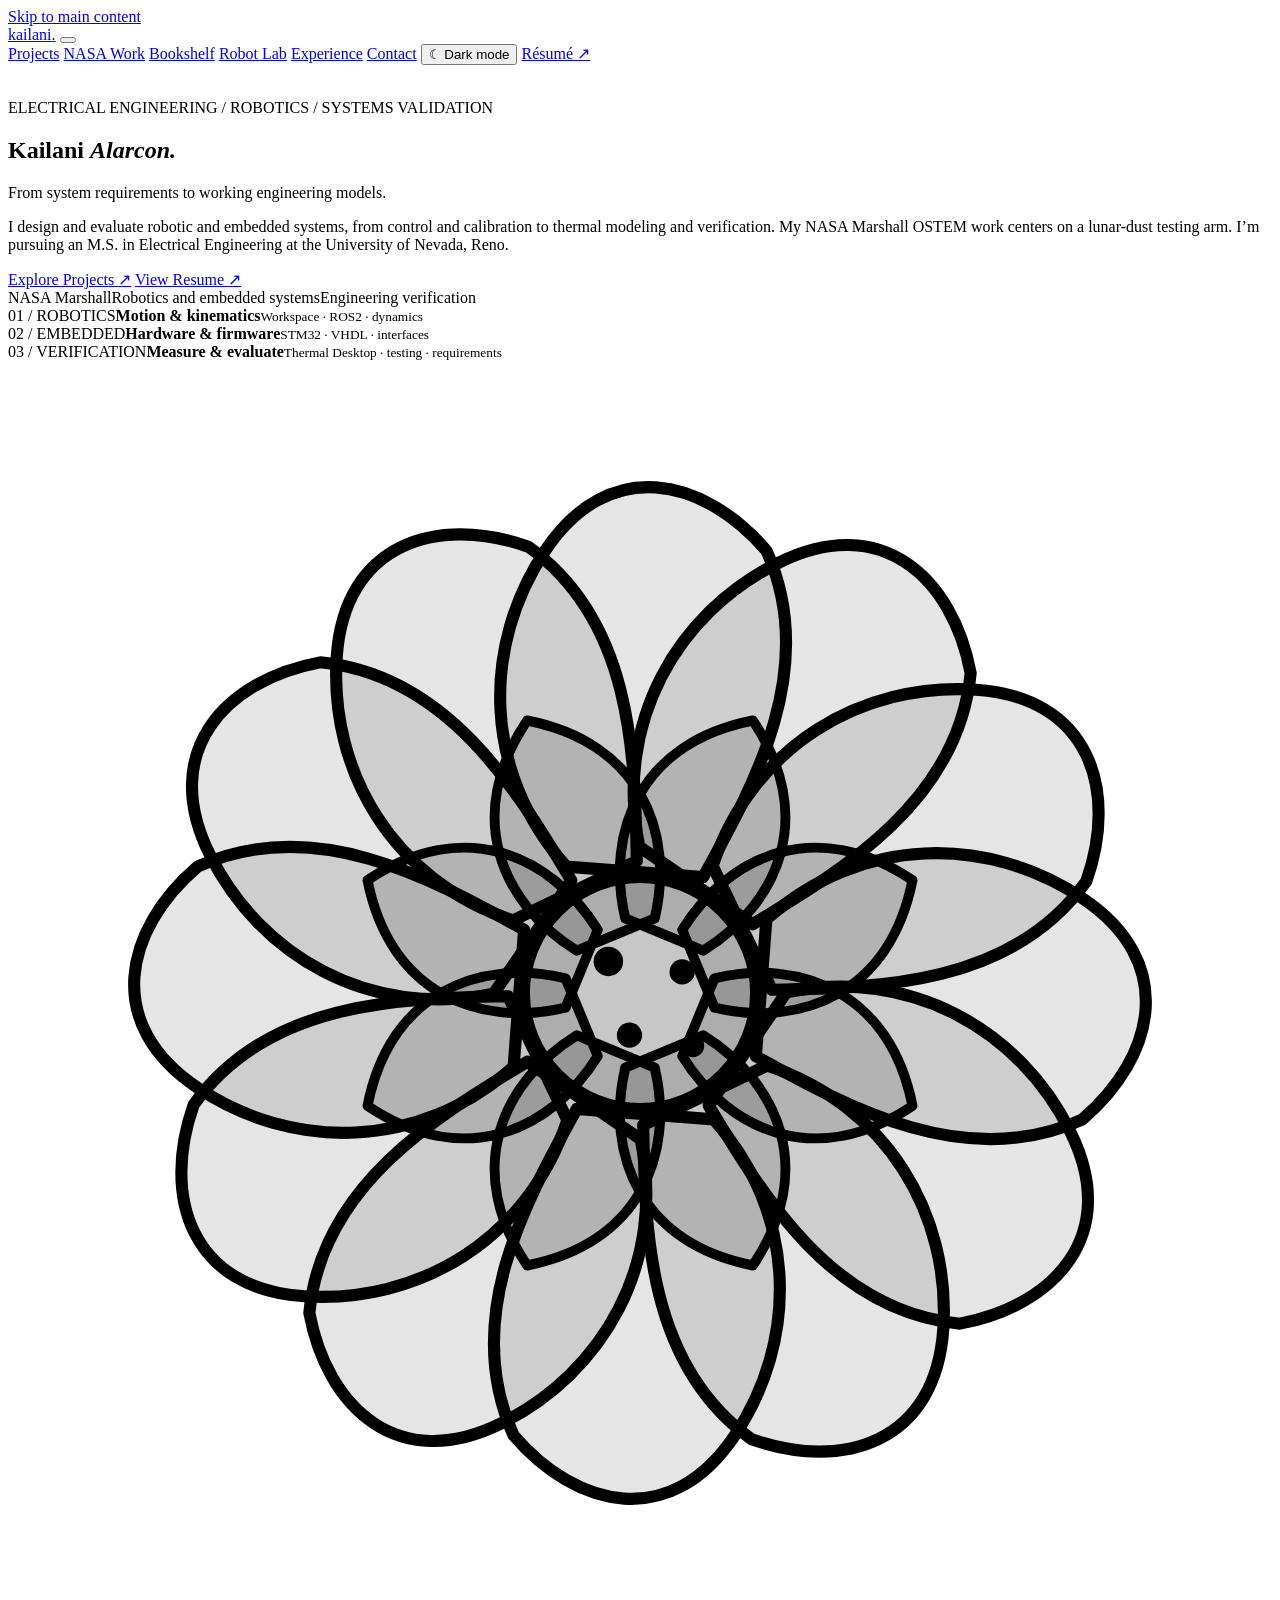
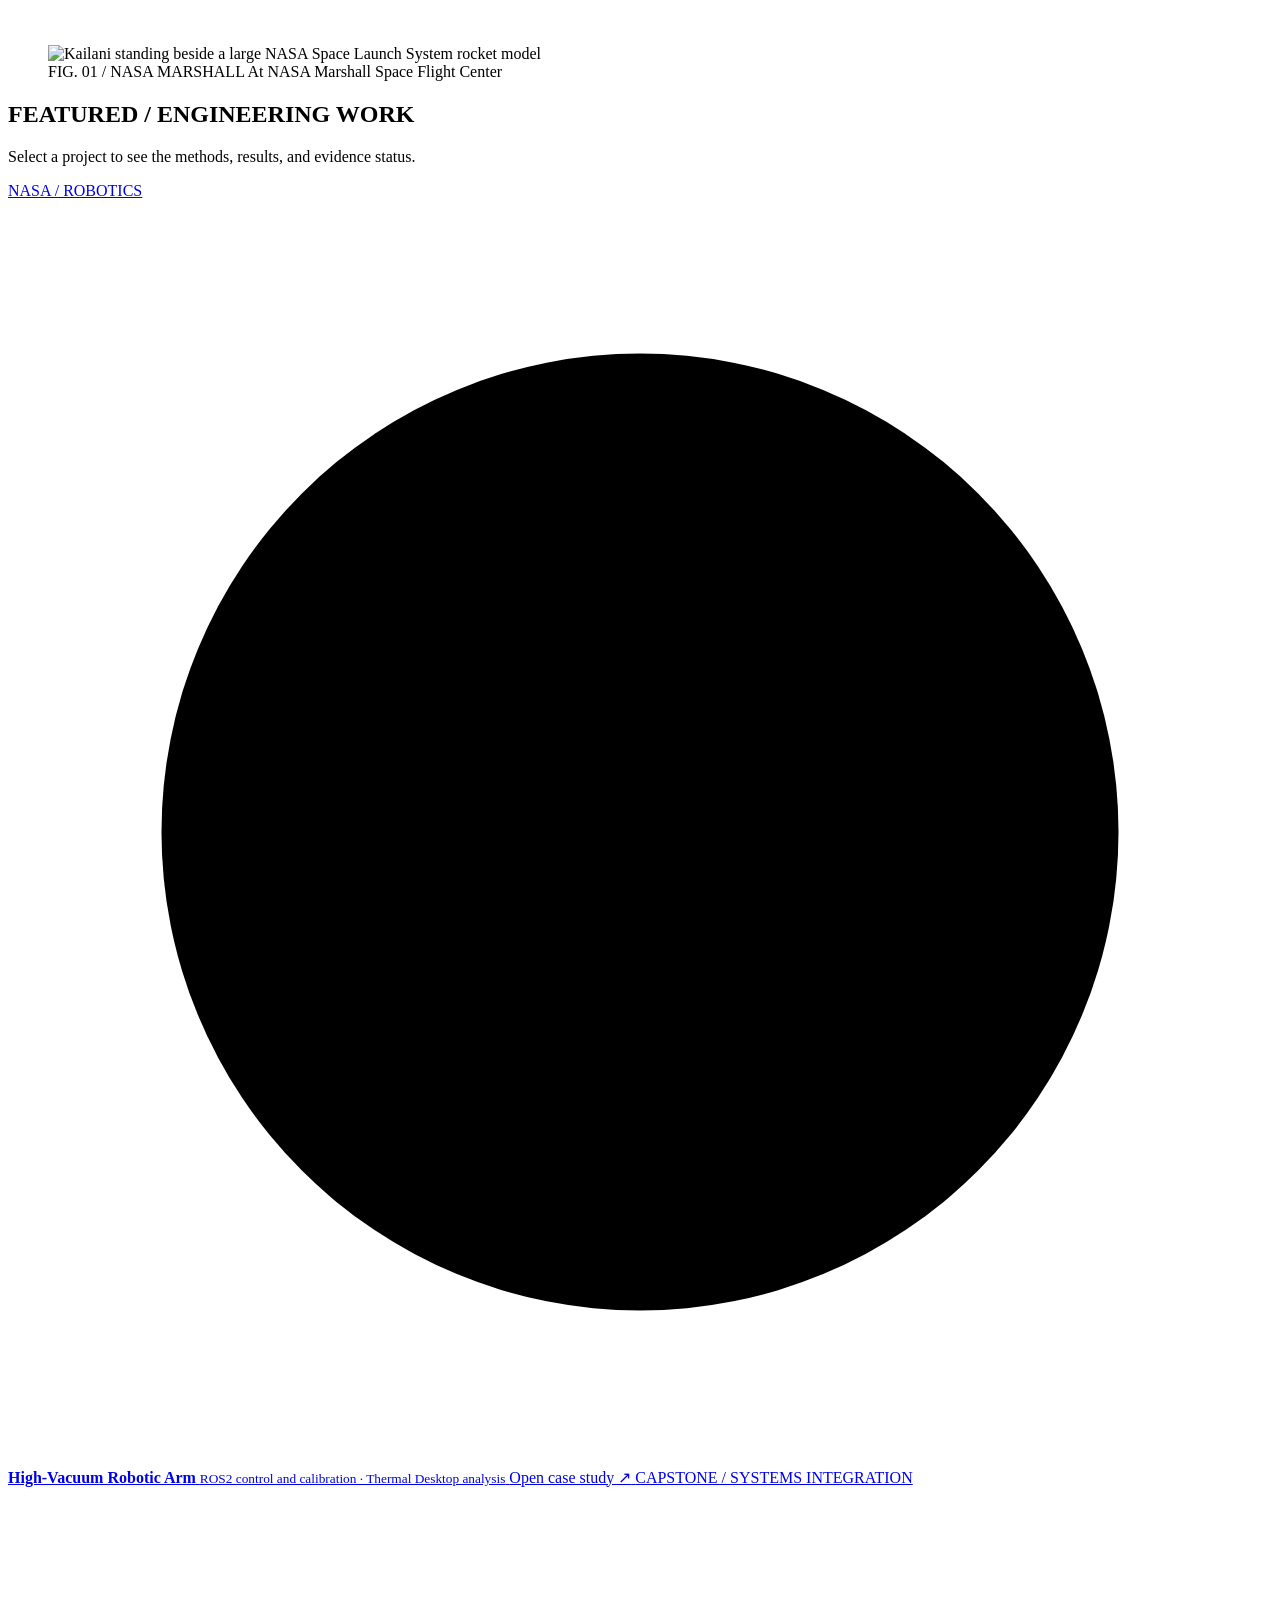
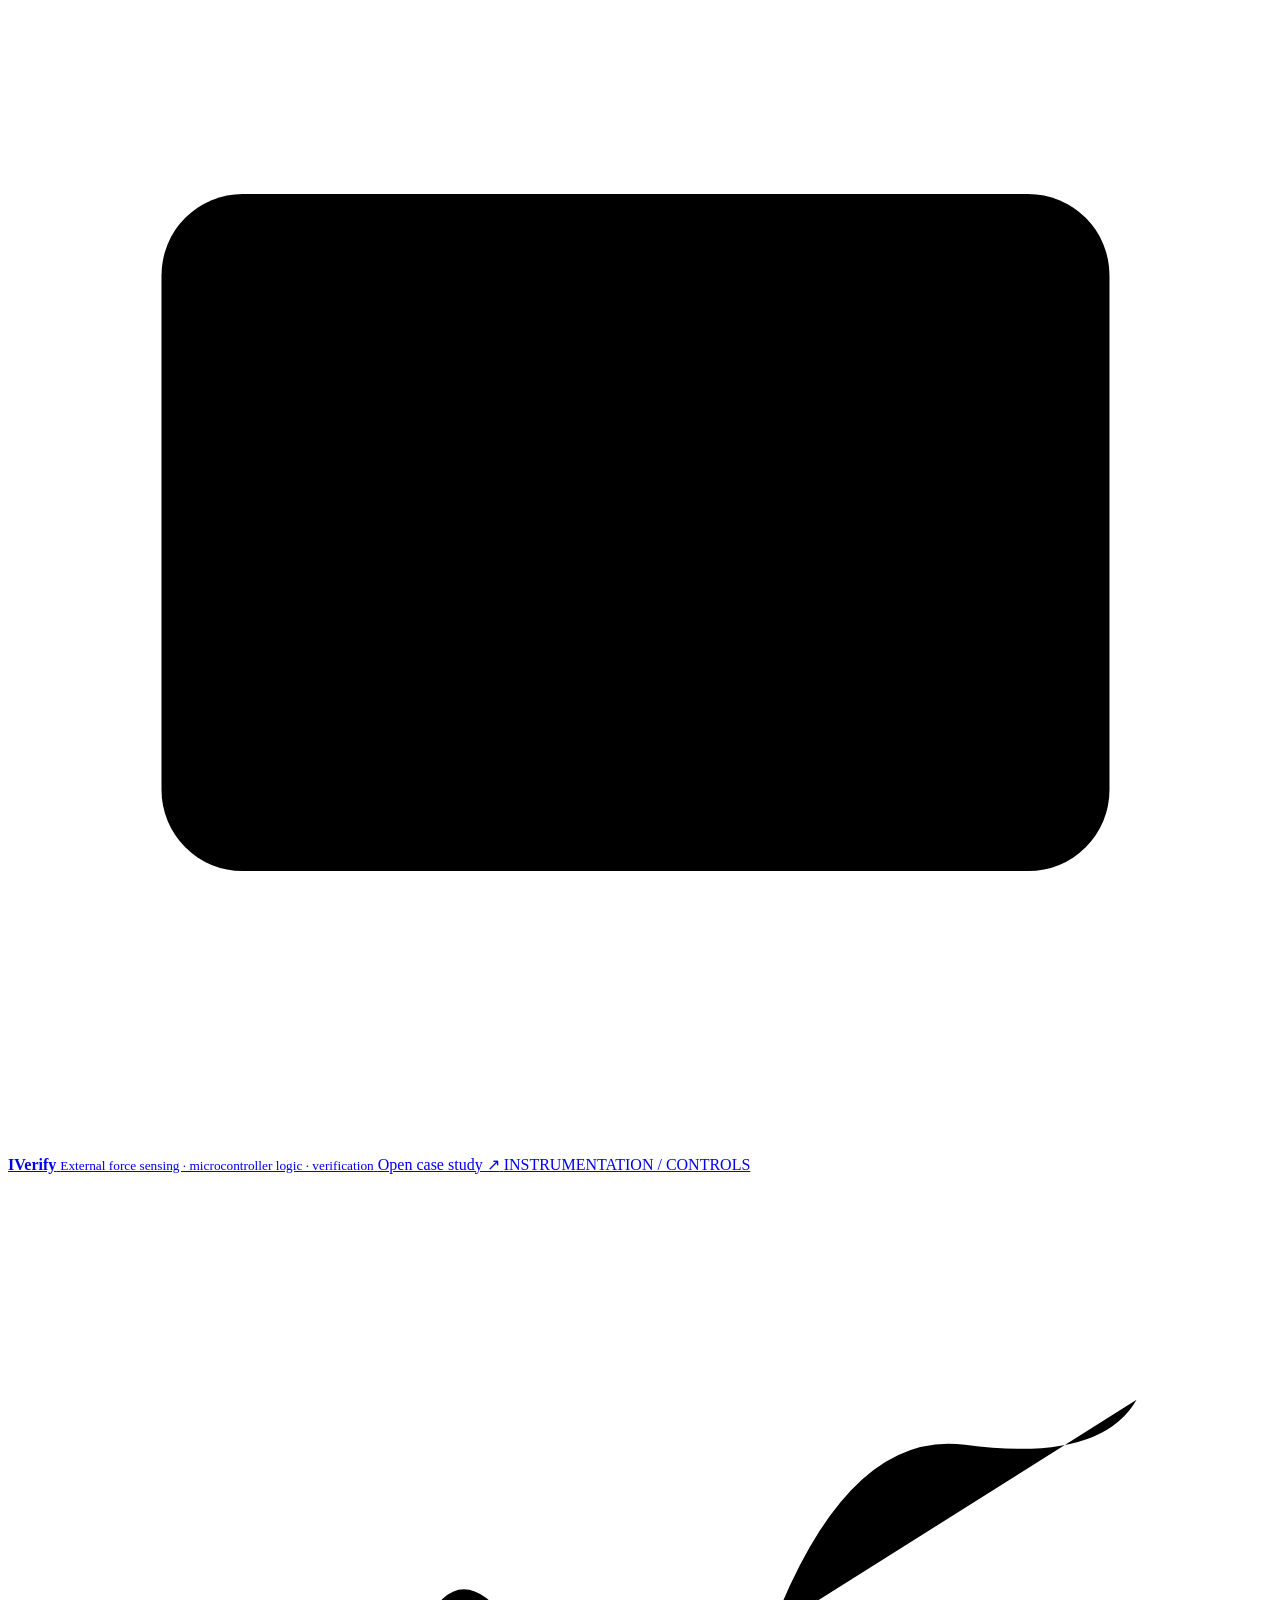
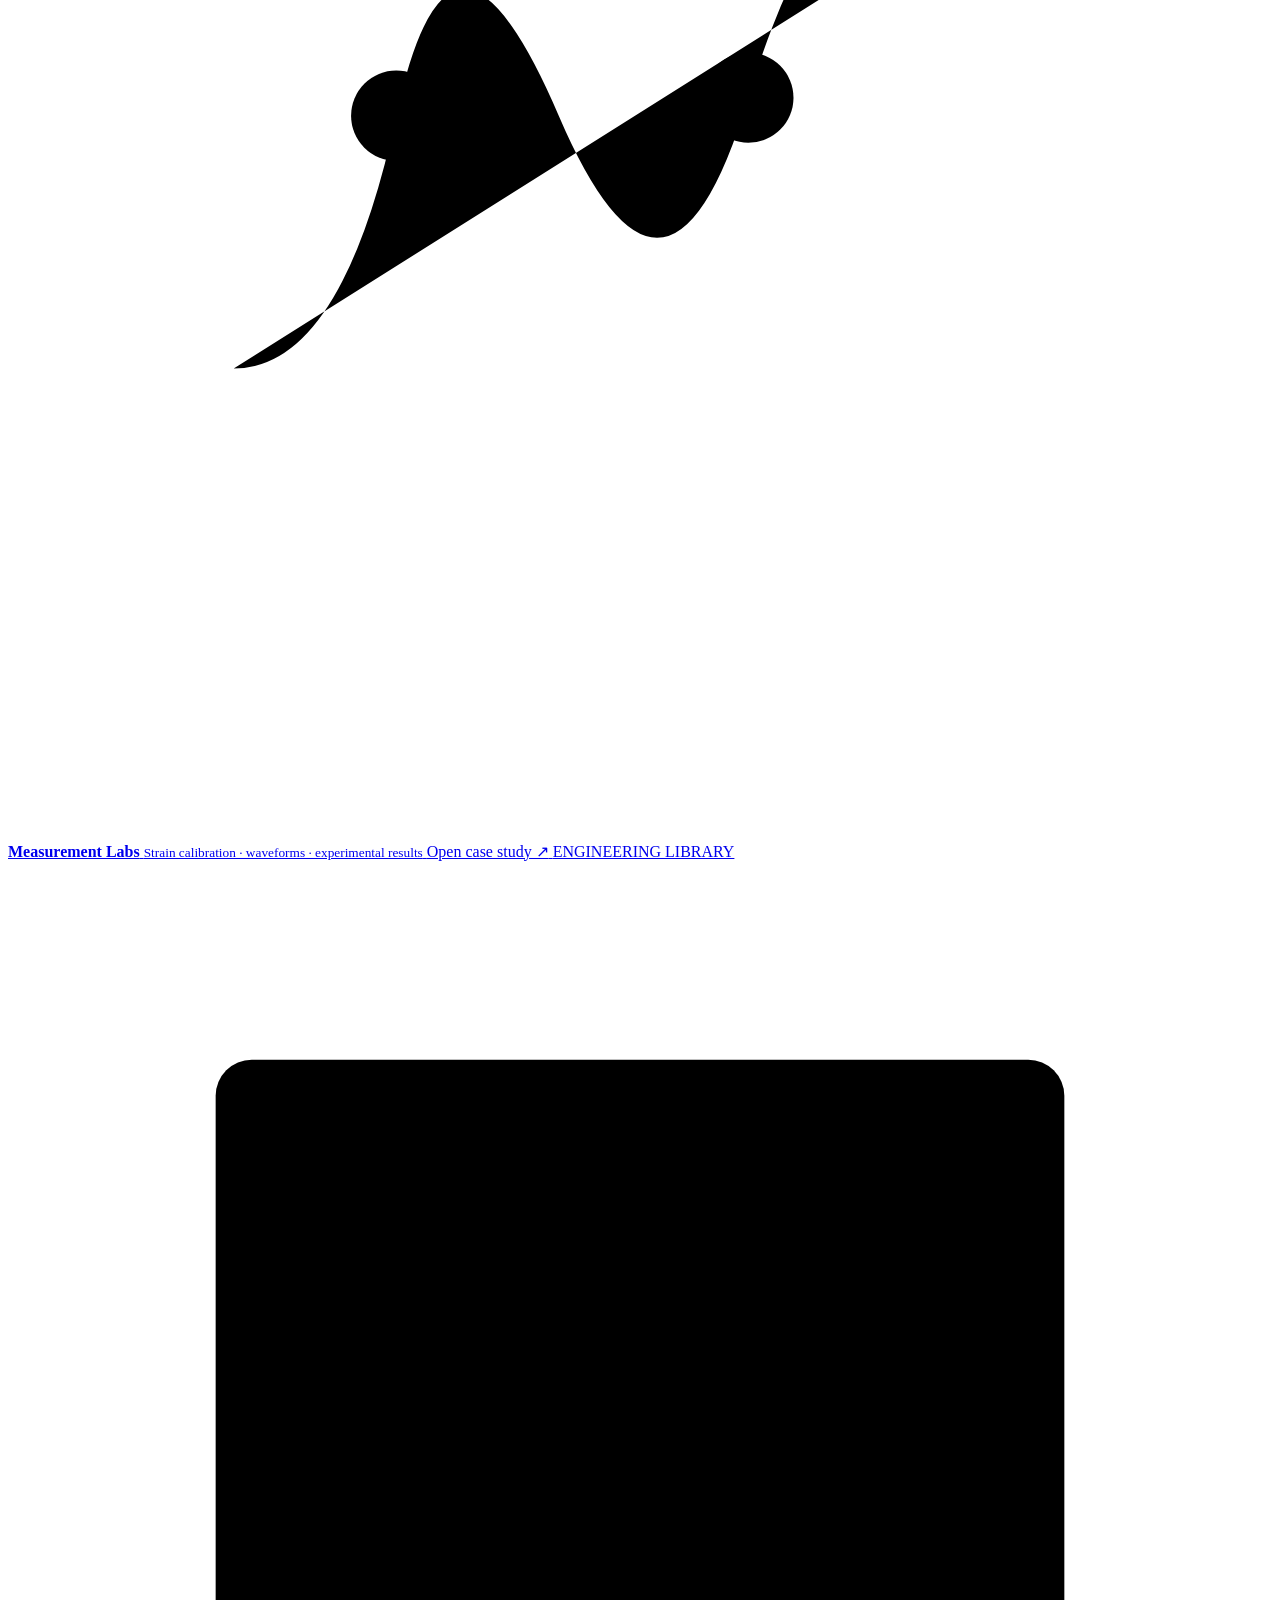
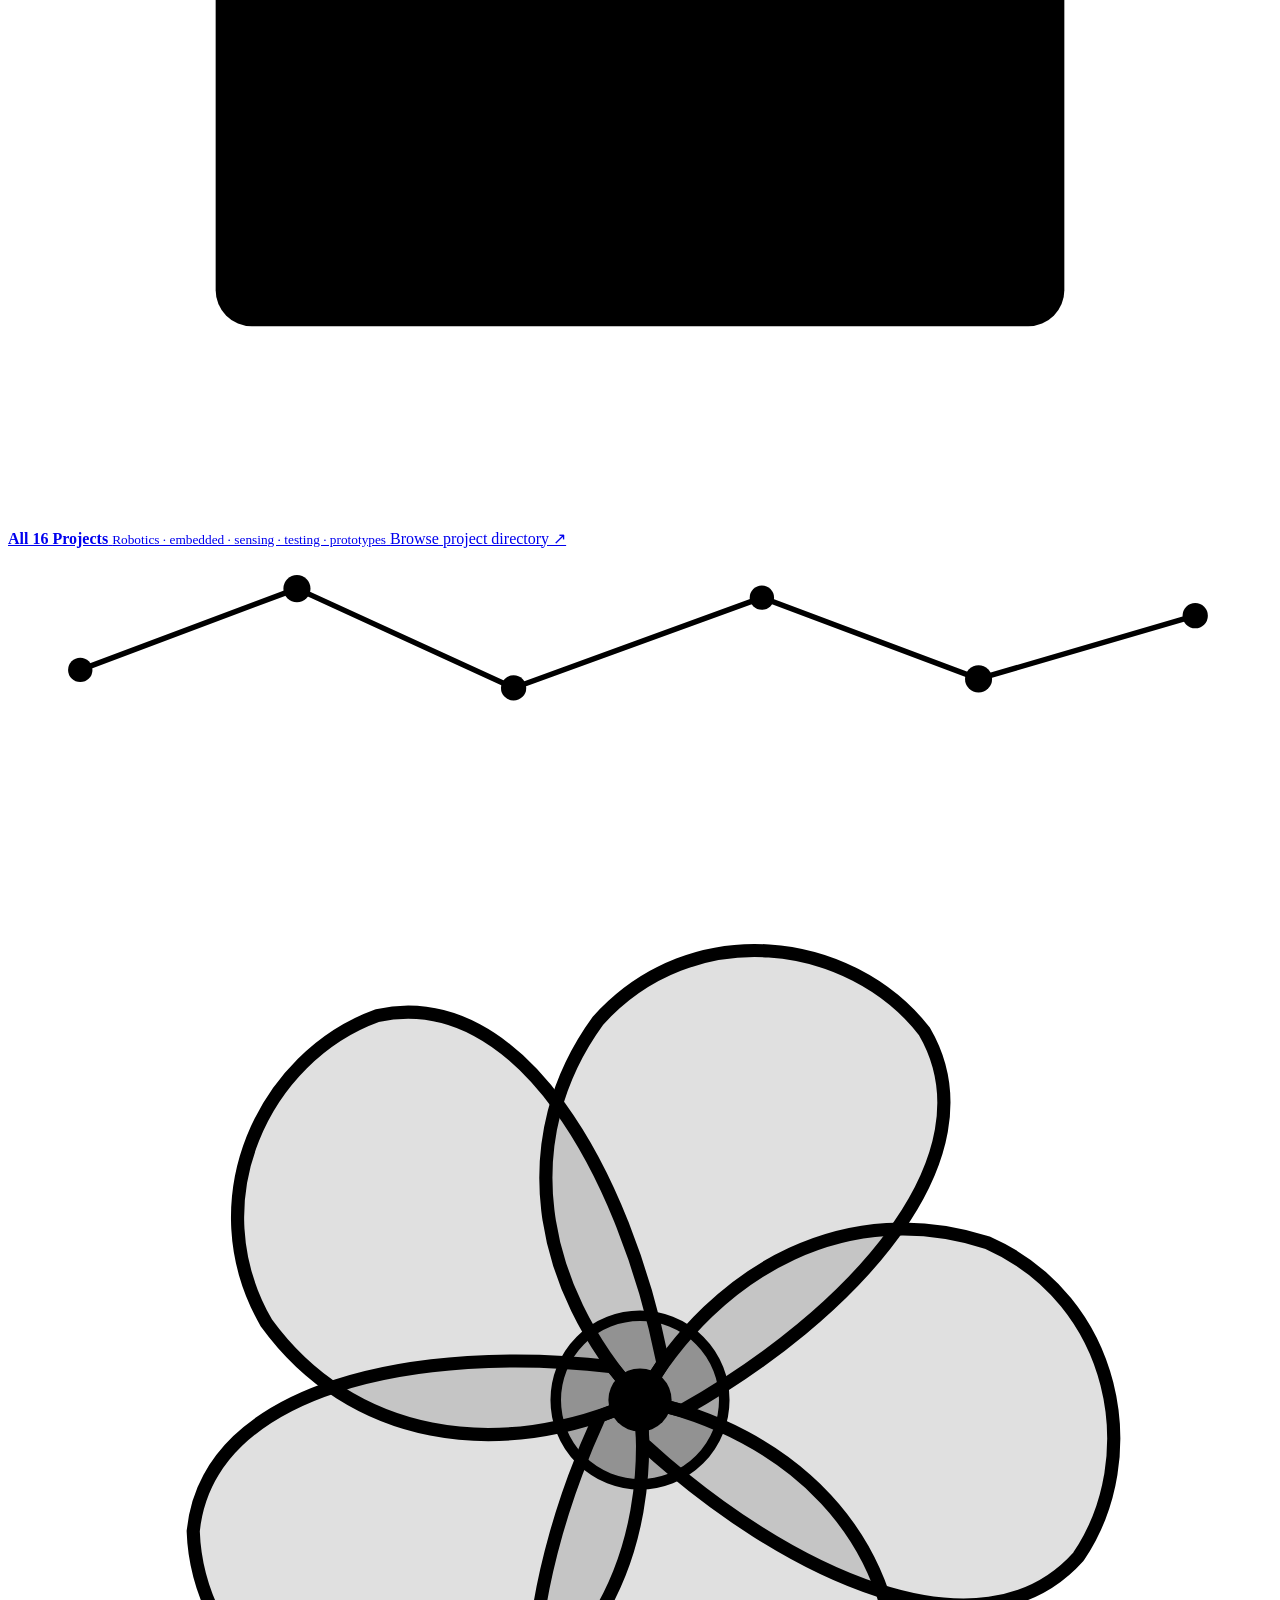
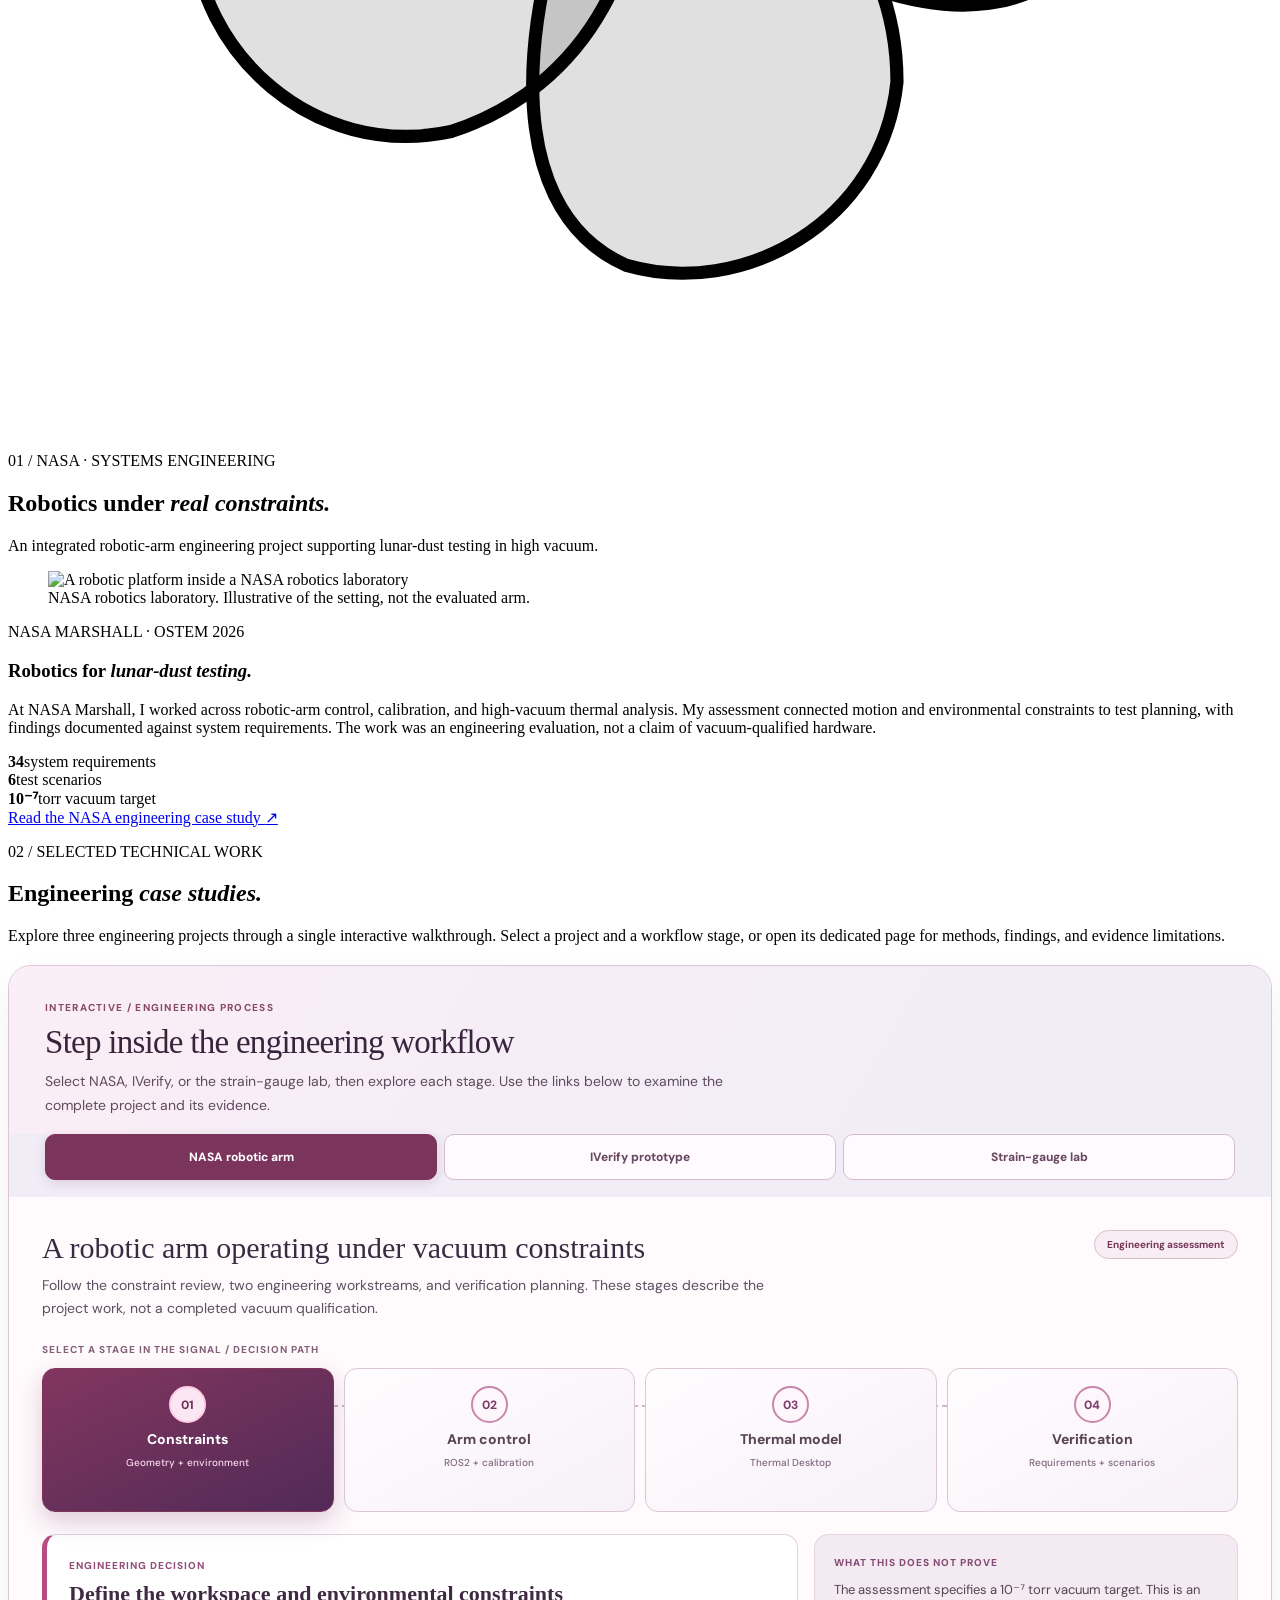
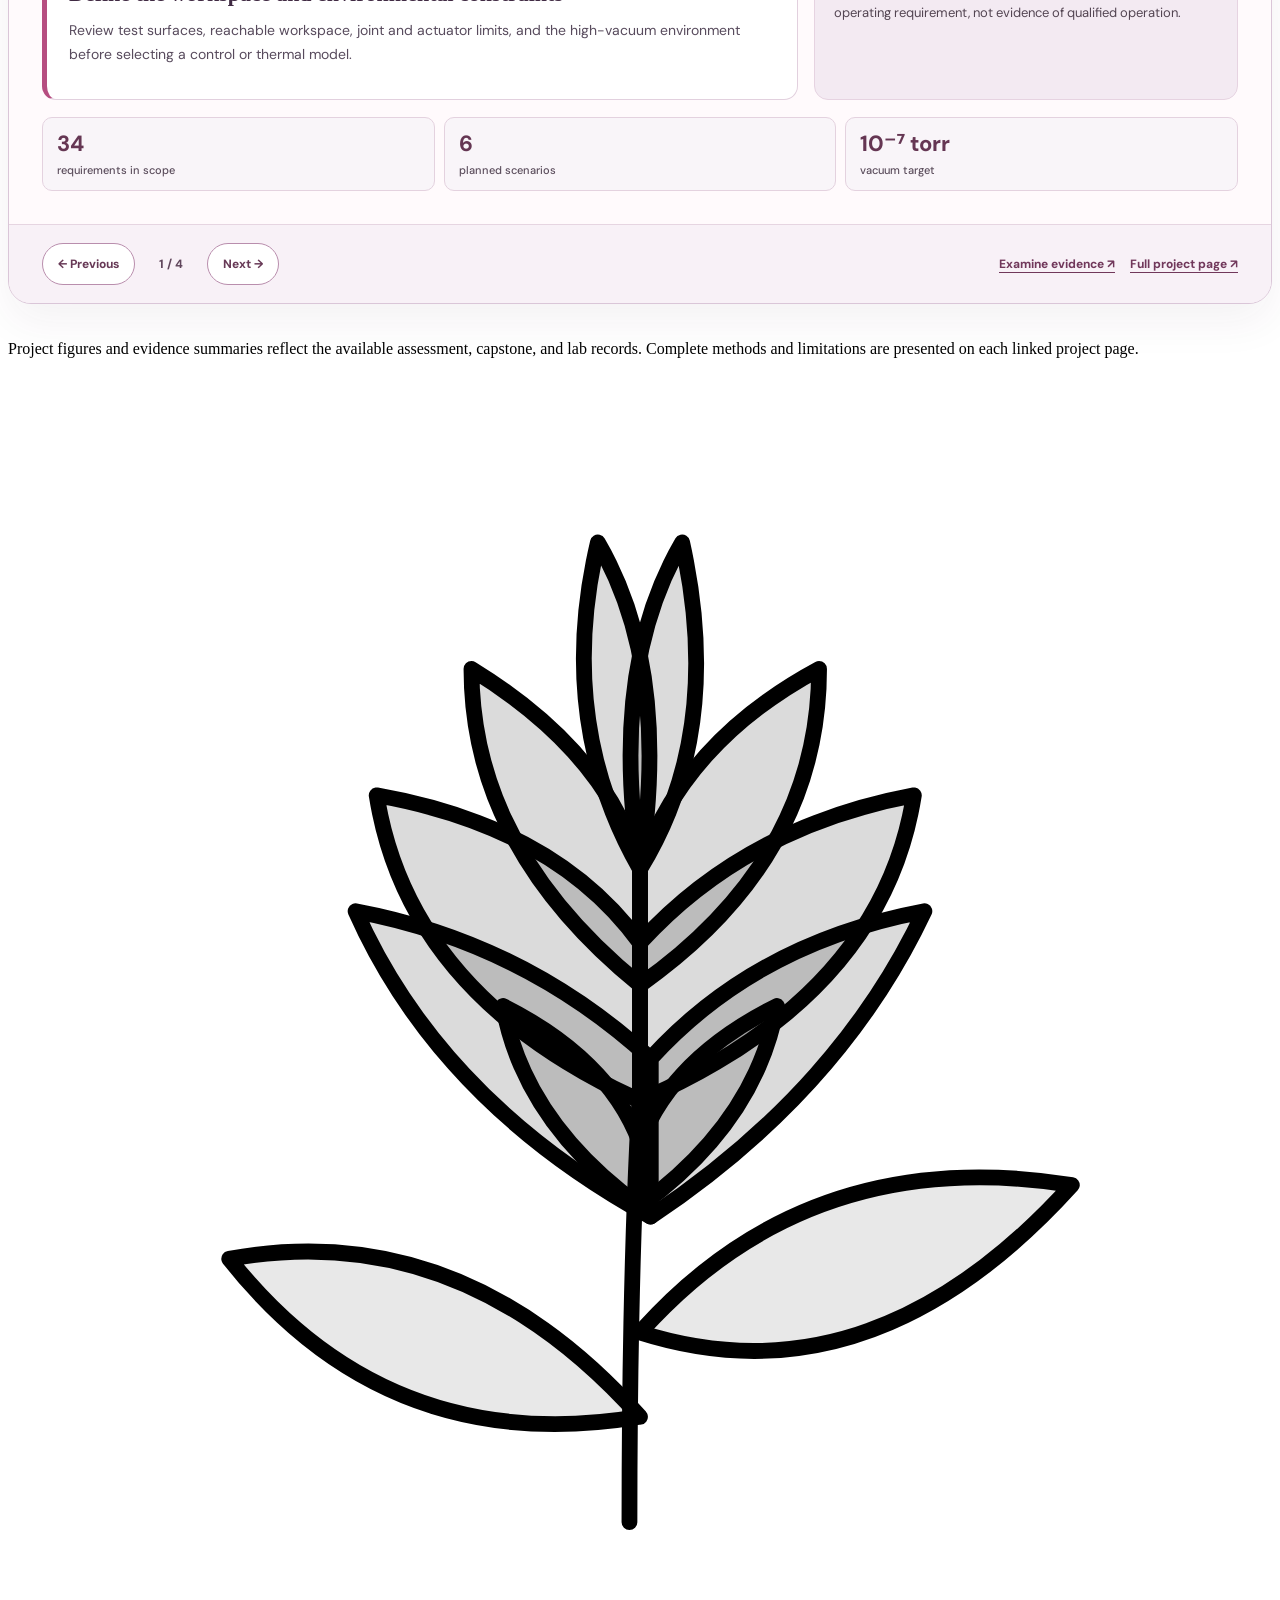
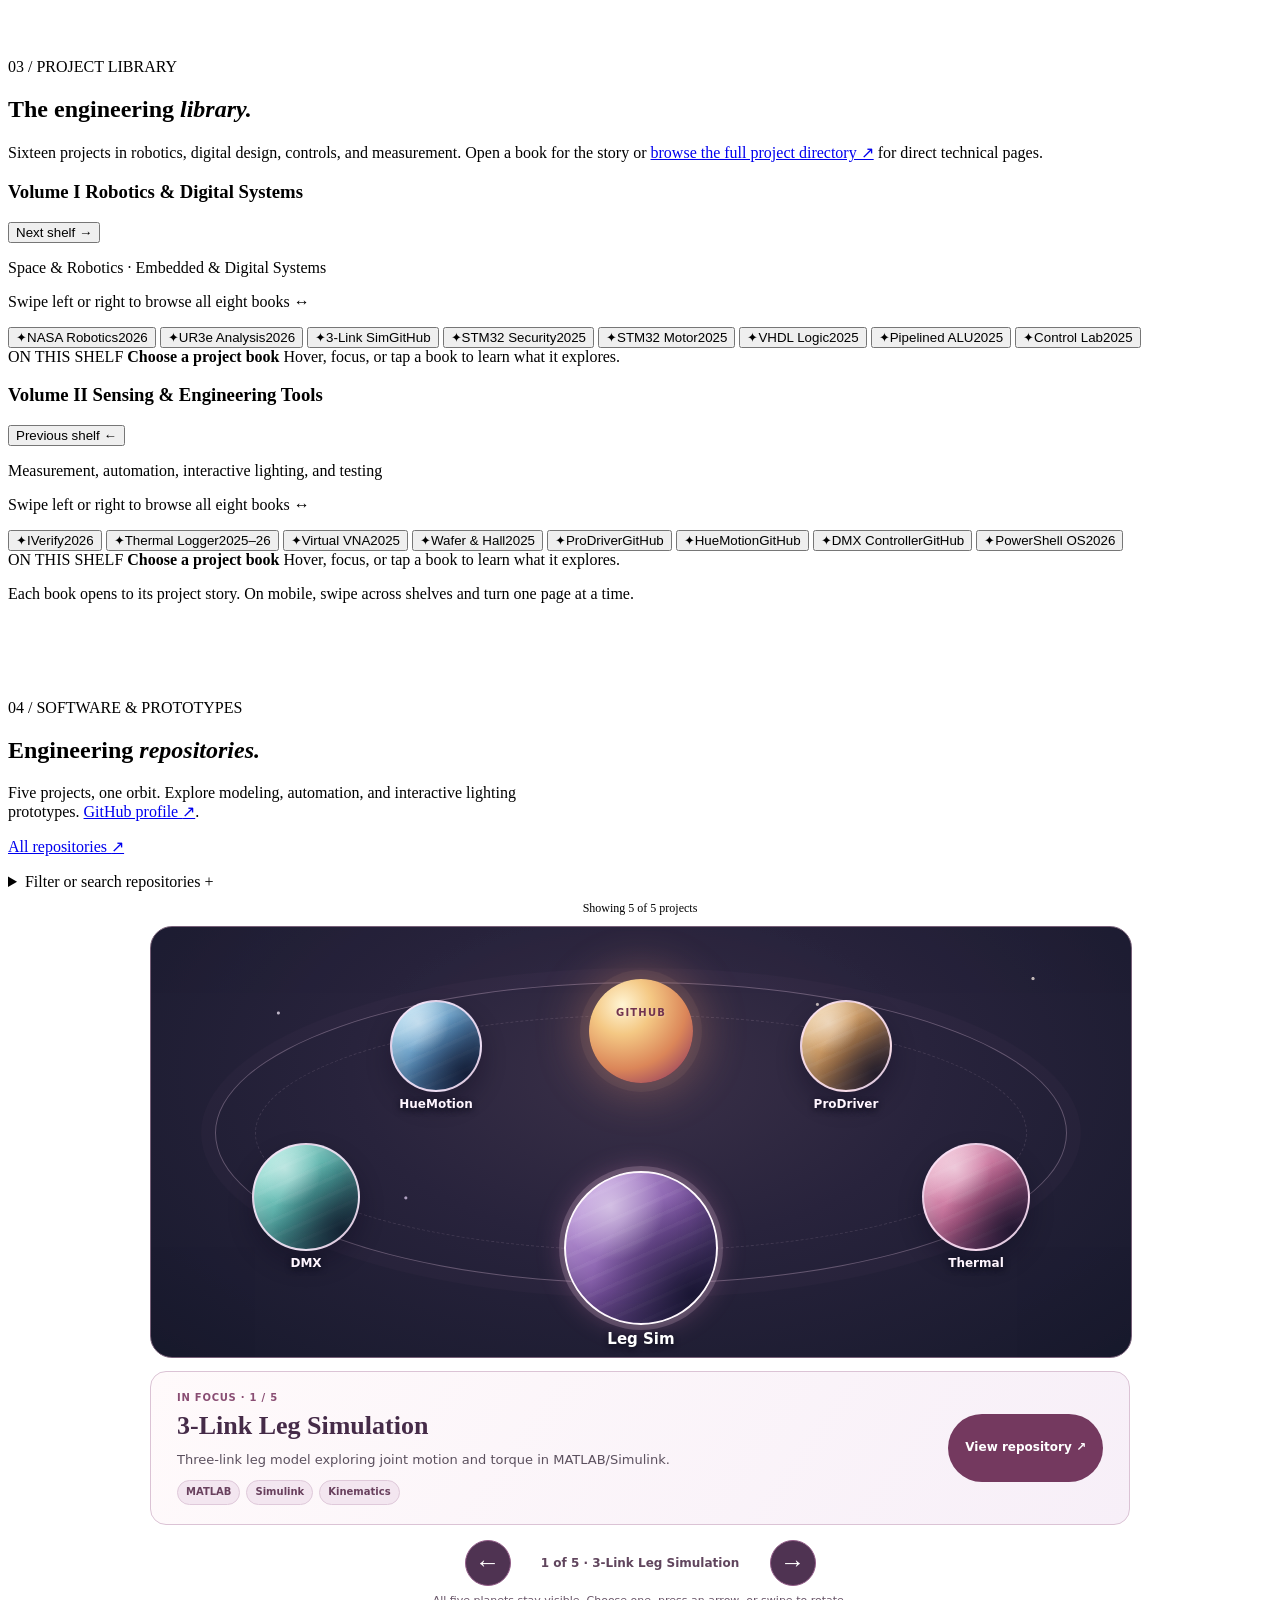
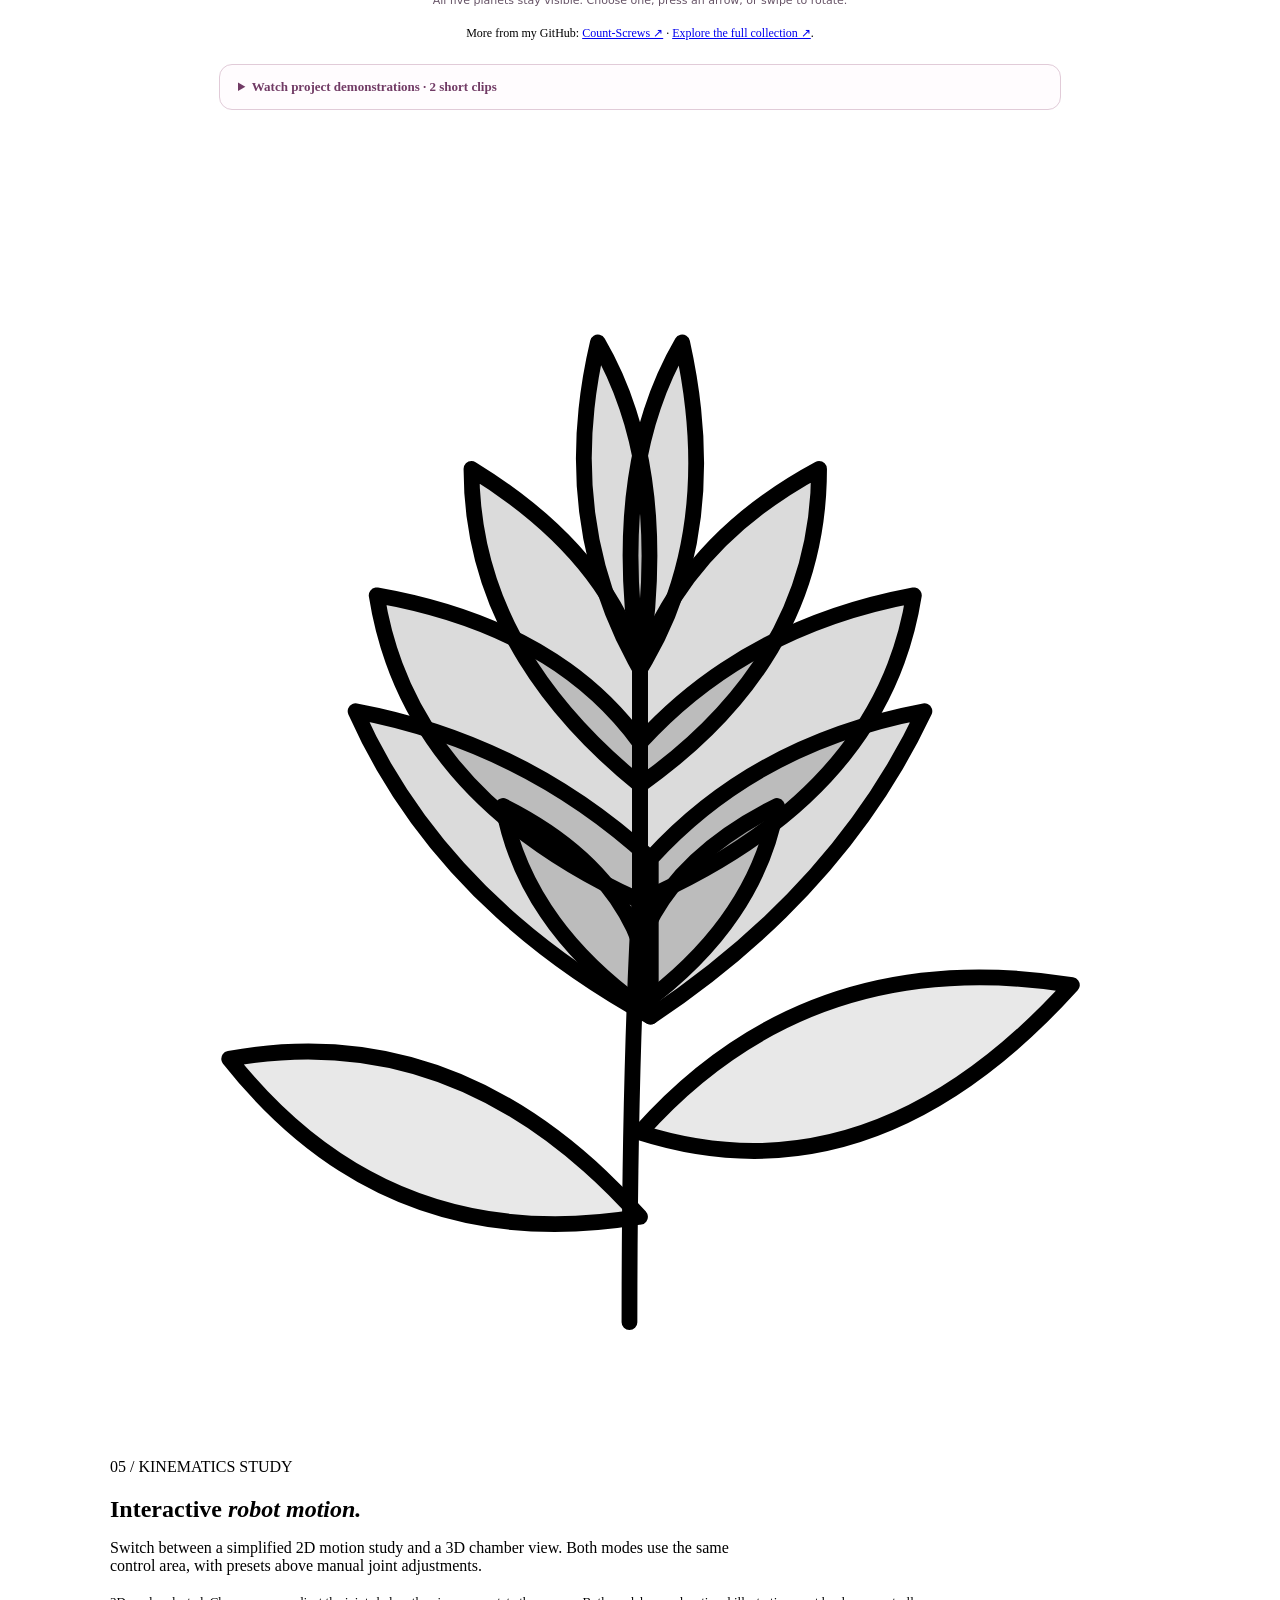
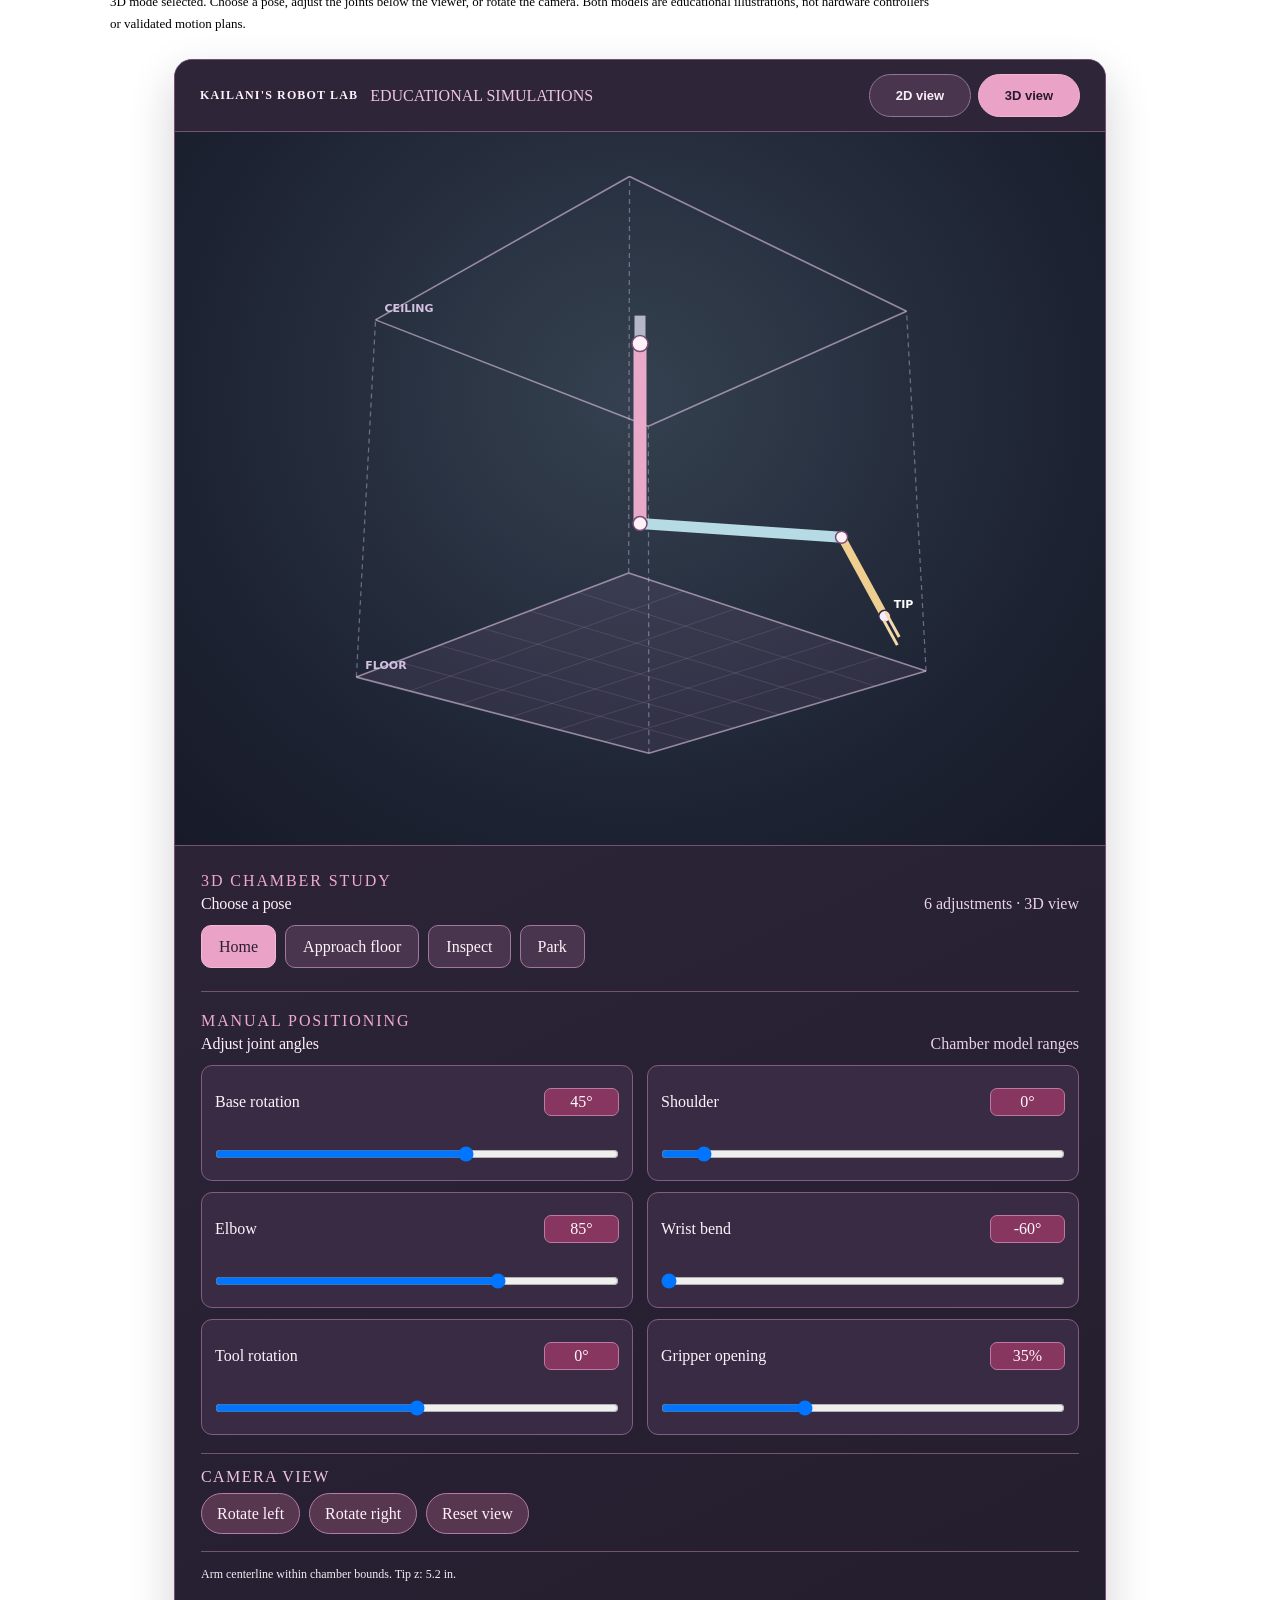
==== commit 1b02b531: "Remove duplicate homepage case-study dossiers while retaining interactive explorer" ====
--- a/index.html
+++ b/index.html
@@ -23,10 +23,10 @@
   <script>try{document.documentElement.dataset.theme=localStorage.getItem('kailani-theme')||(matchMedia('(prefers-color-scheme: dark)').matches?'dark':'light')}catch{document.documentElement.dataset.theme='light'}</script>
 <link rel="stylesheet" href="portfolio.css?v=20261011-14">
 <link rel="stylesheet" href="portfolio-upgrade.css?v=20261011-readability-pink2">
-<link rel="stylesheet" href="repo-orbit.css?v=20261012-orbit-fix2">
+<link rel="stylesheet" href="repo-orbit.css?v=20261012-orbit-fix3">
 <link rel="stylesheet" href="robot-control-dock.css?v=20261011-dock1">
 <link rel="stylesheet" href="case-explorer.css?v=20261011-v1">
-  <script src="script.js?v=20261012-orbit-fix2" defer></script>
+  <script src="script.js?v=20261012-audit1" defer></script>
   <script src="enhancements.js?v=20261011-pink2" defer></script>
   <script src="bookshelf.js?v=20261011-14" defer></script>
   <script src="ux.js" defer></script>
@@ -251,15 +251,18 @@
           <div class="section-heading dossier-intro" data-ambient-reveal>
             <p class="eyebrow">02 / SELECTED TECHNICAL WORK</p>
             <h2 id="dossiers-title">Engineering <em>case studies.</em></h2>
-            <p>Three deeper reviews of engineering decisions, documented measurements, and verification status. Conceptual figures are labeled; source reports and restricted NASA results are not published.</p>
+            <p>Explore three engineering projects through a single interactive walkthrough. Select a project and a workflow stage, or open its dedicated page for methods, findings, and evidence limitations.</p>
           </div>
 
-          <section class="case-explorer" id="case-explorer" aria-labelledby="case-explorer-heading" hidden>
+          <section class="case-explorer" id="case-explorer" aria-labelledby="case-explorer-heading">
             <header class="case-explorer__header">
               <p class="case-explorer__eyebrow">INTERACTIVE / ENGINEERING PROCESS</p>
               <h3 id="case-explorer-heading">Step inside the engineering workflow</h3>
-              <p>Choose a case, then select a stage to see the engineering decision and the evidence behind it. The full case studies are preserved below.</p>
+              <p>Select NASA, IVerify, or the strain-gauge lab, then explore each stage. Use the links below to examine the complete project and its evidence.</p>
             </header>
+            <span class="case-explorer__legacy-anchor" id="case-nasa" aria-hidden="true"></span>
+              <span class="case-explorer__legacy-anchor" id="case-iverify" aria-hidden="true"></span>
+              <span class="case-explorer__legacy-anchor" id="case-controls" aria-hidden="true"></span>
             <div class="case-explorer__tabs" role="tablist" aria-label="Choose an engineering case study">
               <button type="button" role="tab" id="case-explorer-tab-nasa" aria-controls="case-explorer-panel" aria-selected="true" data-case-select="nasa">NASA robotic arm</button>
               <button type="button" role="tab" id="case-explorer-tab-iverify" aria-controls="case-explorer-panel" aria-selected="false" tabindex="-1" data-case-select="iverify">IVerify prototype</button>
@@ -306,192 +309,13 @@
                 <button type="button" id="case-explorer-next" aria-label="Next workflow stage">Next →</button>
               </div>
               <div class="case-explorer__links">
-                <a id="case-explorer-details" href="#case-nasa">See supporting evidence ↓</a>
+                <a id="case-explorer-details" href="projects/nasa.html#project-evidence">Examine evidence ↗</a>
                 <a id="case-explorer-full" href="projects/nasa.html">Full project page ↗</a>
               </div>
             </footer>
           </section>
 
-          <article class="technical-dossier nasa-dossier" id="case-nasa" aria-labelledby="case-nasa-title" data-ambient-reveal>
-            <header class="dossier-head">
-              <div><p class="dossier-id">CASE 01 / SYSTEMS ENGINEERING · NASA MARSHALL</p><h4 id="case-nasa-title">Robot control, thermal analysis, and verification</h4></div>
-              <span class="dossier-status">Engineering assessment</span>
-            </header>
-            <p class="dossier-summary">Could a legacy robotic arm support lunar-dust mitigation tests inside a constrained high-vacuum chamber? I used ROS2 for arm control and calibration and Thermal Desktop for both steady-state and transient thermal analysis of the arm in high vacuum as part of that same NASA project, alongside workspace analysis, actuator constraints, and verification planning.</p>
-            <div class="dossier-role"><strong>My contribution</strong><p>I used ROS2 to control and calibrate the arm and Thermal Desktop for both steady-state and transient analysis, while contributing to workspace and requirements evaluation.</p></div>
-            <div class="dossier-body">
-              <div class="dossier-notes">
-                <h5>Engineering approach</h5>
-                <ul>
-                  <li>Evaluate workspace and reach against target surfaces, chamber boundaries, and joint constraints.</li>
-                  <li>Review actuation and environmental constraints alongside planned operational scenarios.</li>
-                  <li>Identify evidence still needed before accepting the arm for high-vacuum testing.</li>
-                </ul>
-                <h5>What the record supports</h5>
-                <p>An assessment structured around <strong>34 system requirements</strong> and <strong>six planned test scenarios</strong>, with a <strong>10⁻⁷ torr target</strong> as an operating constraint. These figures describe evaluation scope, not six completed qualification tests.</p>
-              </div>
-              <figure class="dossier-figure dossier-system-figure">
-                <figcaption>FIG. A · Integrated NASA robotic-arm engineering activities (conceptual)</figcaption>
-                <div class="nasa-system-architecture">
-                  <div class="nasa-arch-stage nasa-arch-input">
-                    <span class="nasa-arch-label">01 / SYSTEM INPUTS</span>
-                    <strong>Robotic-arm assessment</strong>
-                    <p>Chamber geometry, lunar-dust test surfaces, actuator limits, and high-vacuum constraints</p>
-                  </div>
-                  <div class="nasa-arch-branches" aria-label="Two related NASA engineering workstreams">
-                    <div class="nasa-arch-branch">
-                      <span class="nasa-arch-label">02A / CONTROL &amp; CALIBRATION</span>
-                      <strong>ROS2</strong>
-                      <p>Robotic-arm control and calibration</p>
-                    </div>
-                    <div class="nasa-arch-branch">
-                      <span class="nasa-arch-label">02B / THERMAL MODELING</span>
-                      <strong>Thermal Desktop</strong>
-                      <p>Steady-state and transient thermal analysis of the arm in high vacuum</p>
-                    </div>
-                  </div>
-                  <div class="nasa-arch-stage nasa-arch-output">
-                    <span class="nasa-arch-label">03 / SYSTEMS EVALUATION</span>
-                    <strong>Requirements &amp; verification planning</strong>
-                    <p>Workspace and environmental constraints reviewed against 34 requirements and six planned scenarios</p>
-                  </div>
-                </div>
-                <p class="figure-foot">Illustrative relationship between workstreams, not a software-interface specification, validated thermal result, or claim of direct ROS2/Thermal Desktop integration.</p>
-              </figure>
-            </div>
-            <div class="dossier-verification">
-              <h5>Verification and evidence status</h5>
-              <div class="verification-scroll" role="region" aria-label="NASA engineering evidence table" tabindex="0">
-                <table class="verification-table">
-                  <caption>Assessment activities and the evidence available for public description</caption>
-                  <thead><tr><th scope="col">Activity</th><th scope="col">Engineering method</th><th scope="col">Status and limitations</th></tr></thead>
-                  <tbody>
-                    <tr><th scope="row">Arm control and calibration</th><td>ROS2 control and calibration work</td><td>Performed; quantitative calibration error not disclosed</td></tr>
-                    <tr><th scope="row">High-vacuum thermal behavior</th><td>Thermal Desktop steady-state and transient analyses</td><td>Modeled; no public temperature results or qualified thermal margins</td></tr>
-                    <tr><th scope="row">Requirements assessment</th><td>Workspace, actuator, and environmental constraints reviewed</td><td>34 system requirements in assessment scope; individual verification statuses not published</td></tr>
-                    <tr><th scope="row">Operational scenarios</th><td>Requirements-linked verification plan</td><td>Six scenarios planned, not reported as completed qualification tests</td></tr>
-                  </tbody>
-                </table>
-              </div>
-            </div>
-            <footer class="dossier-footer">
-              <p><strong>Boundary:</strong> Control/calibration and thermal modeling work formed part of this assessment, not evidence of vacuum qualification, validated thermal margins, deployment, or six completed scenarios.</p>
-              <span class="dossier-footer-links"><a href="#bookshelf" data-open-feature-book="nasa">Open the NASA project book <span aria-hidden="true">↗</span></a><a href="#robot-lab">Try the illustrative robot lab <span aria-hidden="true">↗</span></a></span>
-            <a class="dossier-detail-link" href="projects/nasa.html">Read complete project details ↗</a>
-            </footer>
-          </article>
-
-          <article class="technical-dossier" id="case-iverify" aria-labelledby="case-iverify-title" data-ambient-reveal>
-            <header class="dossier-head">
-              <div><p class="dossier-id">CASE 02 / SENIOR CAPSTONE · SYSTEMS INTEGRATION</p><h4 id="case-iverify-title">IVerify: from tubing force to a state indication</h4></div>
-              <span class="dossier-status">Bench-level proof of concept</span>
-            </header>
-            <p class="dossier-summary">As project lead and systems integrator on a four-person team, I coordinated an external, clip-on concept intended to flag potential downstream restrictions in gravity-fed IV tubing without contacting the sterile fluid path.</p>
-            <div class="dossier-role"><strong>My contribution</strong><p>Project lead and systems integrator on a four-person senior-design team; coordinated subsystem integration, documentation, and system-level direction.</p></div>
-            <div class="dossier-body">
-              <div class="dossier-notes">
-                <h5>System architecture</h5>
-                <p>A clamp applies controlled preload. Tubing reaction force becomes a sensor signal, which is conditioned and compared with thresholds. The microcontroller supervises timing and controls the indication.</p>
-                <h5>Reported prototype observations</h5>
-                <ul>
-                  <li>Clamp preload averaged about <strong>5.0 N</strong>, within approximately <strong>±10%</strong> of the target in repeated bench trials.</li>
-                  <li>Sensor output changed as test conditions changed; comparator thresholds and firmware-driven <strong>two-LED</strong> states were exercised.</li>
-                  <li>Selected tubing showed no visible puncture, leakage, or permanent collapse in the reported tests.</li>
-                </ul>
-              </div>
-              <figure class="dossier-figure">
-                <figcaption>FIG. B · Prototype signal chain (functional schematic)</figcaption>
-                <ol class="dossier-chain" aria-label="Tubing and clamp, force sensor, analog threshold, microcontroller, prototype LEDs">
-                  <li><span class="chain-index">MECH</span><strong>Preloaded tubing</strong><small>External force response</small></li>
-                  <li><span class="chain-index">SENSE</span><strong>Force sensor</strong><small>Electrical response</small></li>
-                  <li><span class="chain-index">ANALOG</span><strong>Filter + compare</strong><small>Threshold events</small></li>
-                  <li><span class="chain-index">LOGIC</span><strong>MCU + two LEDs</strong><small>Prototype state output</small></li>
-                </ol>
-                <p class="figure-foot">Functional schematic based on the capstone final report; not a circuit diagram or clinical instrument.</p>
-              </figure>
-            </div>
-            <div class="dossier-evidence" aria-label="Selected IVerify verification evidence">
-              <div><span>Preload</span><strong>≈5.0 N</strong><small>Reported average, bench trials</small></div>
-              <div><span>Variation</span><strong>≈±10%</strong><small>Relative to target preload</small></div>
-              <div><span>Indication</span><strong>2 LEDs</strong><small>Demonstrated prototype, not final UI</small></div>
-            </div>
-            <div class="dossier-verification">
-              <h5>Prototype verification snapshot</h5>
-              <div class="verification-scroll" role="region" aria-label="IVerify prototype verification table" tabindex="0">
-                <table class="verification-table">
-                  <caption>Preliminary bench-level findings from the Spring 2026 capstone report</caption>
-                  <thead><tr><th scope="col">Requirement</th><th scope="col">Method</th><th scope="col">Reported finding</th></tr></thead>
-                  <tbody>
-                    <tr><th scope="row">Repeatable clamp preload</th><td>Repeated clamp-force trials</td><td>Approximately 5.0 N average, within about ±10% of target; reported pass</td></tr>
-                    <tr><th scope="row">Threshold and indication response</th><td>Comparator and MCU state tests</td><td>Threshold changes and two-LED output demonstrated on the bench</td></tr>
-                    <tr><th scope="row">Tubing integrity</th><td>Post-test visual inspection</td><td>No visible puncture, leakage, or permanent collapse reported</td></tr>
-                    <tr><th scope="row">Clinical detection reliability</th><td>Repeated flow and false-alarm characterization</td><td>Not clinically validated; quantitative performance testing remains</td></tr>
-                  </tbody>
-                </table>
-              </div>
-            </div>
-            <footer class="dossier-footer">
-              <p><strong>Boundary:</strong> A student prototype, not a clinically validated or approved medical device. Quantified flow sensitivity, false-alarm rates, and repeatable detection-time distributions still need testing. Three-color indication was a design goal, not implemented in the reported prototype.</p>
-              <a href="#bookshelf" data-open-feature-book="iverify">Open the IVerify project book <span aria-hidden="true">↗</span></a>
-            <a class="dossier-detail-link" href="projects/iverify.html#iverify-reconstruction">Explore the reconstructed CAD ↗</a> <a class="dossier-detail-link" href="projects/iverify.html">Full project details ↗</a>
-            </footer>
-          </article>
-
-          <article class="technical-dossier" id="case-controls" aria-labelledby="case-controls-title" data-ambient-reveal>
-            <header class="dossier-head">
-              <div><p class="dossier-id">CASE 03 / EE370L · INSTRUMENTATION LAB</p><h4 id="case-controls-title">Strain-gauge calibration and vibration response</h4></div>
-              <span class="dossier-status">Recorded bench observations</span>
-            </header>
-            <p class="dossier-summary">In partner-based lab work, we calibrated a strain-gauge amplifier and observed the response of a metal strip under mechanical excitation. Signal quality mattered as much as obtaining a number.</p>
-            <div class="dossier-role"><strong>My contribution</strong><p>Worked with a lab partner on instrument setup, strain-gauge amplifier calibration, and oscilloscope-based vibration measurements.</p></div>
-            <div class="dossier-body">
-              <div class="dossier-notes">
-                <h5>Measurement method</h5>
-                <ul>
-                  <li>Set up a half-bridge strain gauge and calibrated the signal-conditioning indicator before measurement.</li>
-                  <li>Compare loaded and unloaded readings, then observe a mechanically excited waveform on an oscilloscope.</li>
-                  <li>Discard the first noisy trace for interpretation and use the cleaner strummed trace reported in the lab.</li>
-                </ul>
-                <h5>Instrumentation</h5>
-                <p>Strain-gauge half-bridge, Validyne CD12 transducer indicator, Keysight MSOX3000 oscilloscope, and Keithley 2110 multimeter.</p>
-              </div>
-              <figure class="dossier-figure">
-                <figcaption>FIG. C · Measurement chain (conceptual)</figcaption>
-                <ol class="dossier-chain" aria-label="Strained beam, half-bridge, transducer indicator, oscilloscope">
-                  <li><span class="chain-index">INPUT</span><strong>Beam deflection</strong><small>Applied mechanical load</small></li>
-                  <li><span class="chain-index">SENSOR</span><strong>Strain half-bridge</strong><small>Small resistance change</small></li>
-                  <li><span class="chain-index">SIGNAL</span><strong>Amplifier</strong><small>Balance and calibration</small></li>
-                  <li><span class="chain-index">READOUT</span><strong>Oscilloscope</strong><small>Waveform and decay</small></li>
-                </ol>
-                <p class="figure-foot">Conceptual wiring and measurement order, not a plotted time-series or a reproduced circuit schematic.</p>
-              </figure>
-            </div>
-            <div class="dossier-evidence" aria-label="Selected cleaner waveform measurements from the strain-gauge lab">
-              <div><span>Observed frequency</span><strong>49.256 Hz</strong><small>Selected strummed trace</small></div>
-              <div><span>Peak output</span><strong>610 mV</strong><small>Selected waveform</small></div>
-              <div><span>Reported decay</span><strong>6.335 ms</strong><small>Time constant in lab report</small></div>
-            </div>
-            <div class="dossier-verification">
-              <h5>Measurement and evidence status</h5>
-              <div class="verification-scroll" role="region" aria-label="Instrumentation lab measurement evidence table" tabindex="0">
-                <table class="verification-table">
-                  <caption>Reported measurements from the March 2025 EE370L partner lab</caption>
-                  <thead><tr><th scope="col">Measurement</th><th scope="col">Method</th><th scope="col">Evidence and limitations</th></tr></thead>
-                  <tbody>
-                    <tr><th scope="row">Strain-signal preparation</th><td>Half-bridge amplifier balance and calibration</td><td>Calibration procedure documented; uncertainty not reported</td></tr>
-                    <tr><th scope="row">Excited beam response</th><td>Oscilloscope recording of a strummed strip</td><td>Selected clean trace: 49.256 Hz, 610 mV peak, 6.335 ms reported decay</td></tr>
-                    <tr><th scope="row">Repeatability</th><td>Comparison across attempted traces</td><td>Some traces were noisy; no averaged uncertainty statistics available</td></tr>
-                  </tbody>
-                </table>
-              </div>
-            </div>
-            <footer class="dossier-footer">
-              <p><strong>Boundary:</strong> Values come from the selected cleaner trace in the March 2025 lab report, not an average across trials or a certified sensor characterization. Other attempted traces were less reliable.</p>
-              <a href="#bookshelf" data-open-feature-book="controls">Open the control lab project book <span aria-hidden="true">↗</span></a>
-            <a class="dossier-detail-link" href="projects/controls.html">Read complete project details ↗</a>
-            </footer>
-          </article>
-          <p class="dossier-source-note">Evidence basis: portfolio NASA assessment, IVerify Spring 2026 final report, and EE370L Lab 7 (March 2025). Source reports and raw experimental files are not published on this site.</p>
+          <p class="dossier-source-note">Project figures and evidence summaries reflect the available assessment, capstone, and lab records. Complete methods and limitations are presented on each linked project page.</p>
         </div>
     </section>
 
@@ -722,14 +546,14 @@
     <p>Short demonstrations of the lighting and interaction projects.</p>
   </div>
   <div class="video-demos-grid">
-    <figure class="video-demo" data-video-demo hidden>
+    <figure class="video-demo">
       <video controls preload="metadata" playsinline aria-label="HueMotion hand-gesture controlled lighting demonstration">
         <source src="assets/huemotion-demo.mp4" type="video/mp4">
         Your browser does not support MP4 video.
       </video>
       <figcaption><strong>HueMotion</strong><span>Gesture tracking and lighting response</span></figcaption>
     </figure>
-    <figure class="video-demo" data-video-demo hidden>
+    <figure class="video-demo">
       <video controls preload="metadata" playsinline aria-label="Handheld illuminated lighting demonstration">
         <source src="assets/lighting-demo.mp4" type="video/mp4">
         Your browser does not support MP4 video.
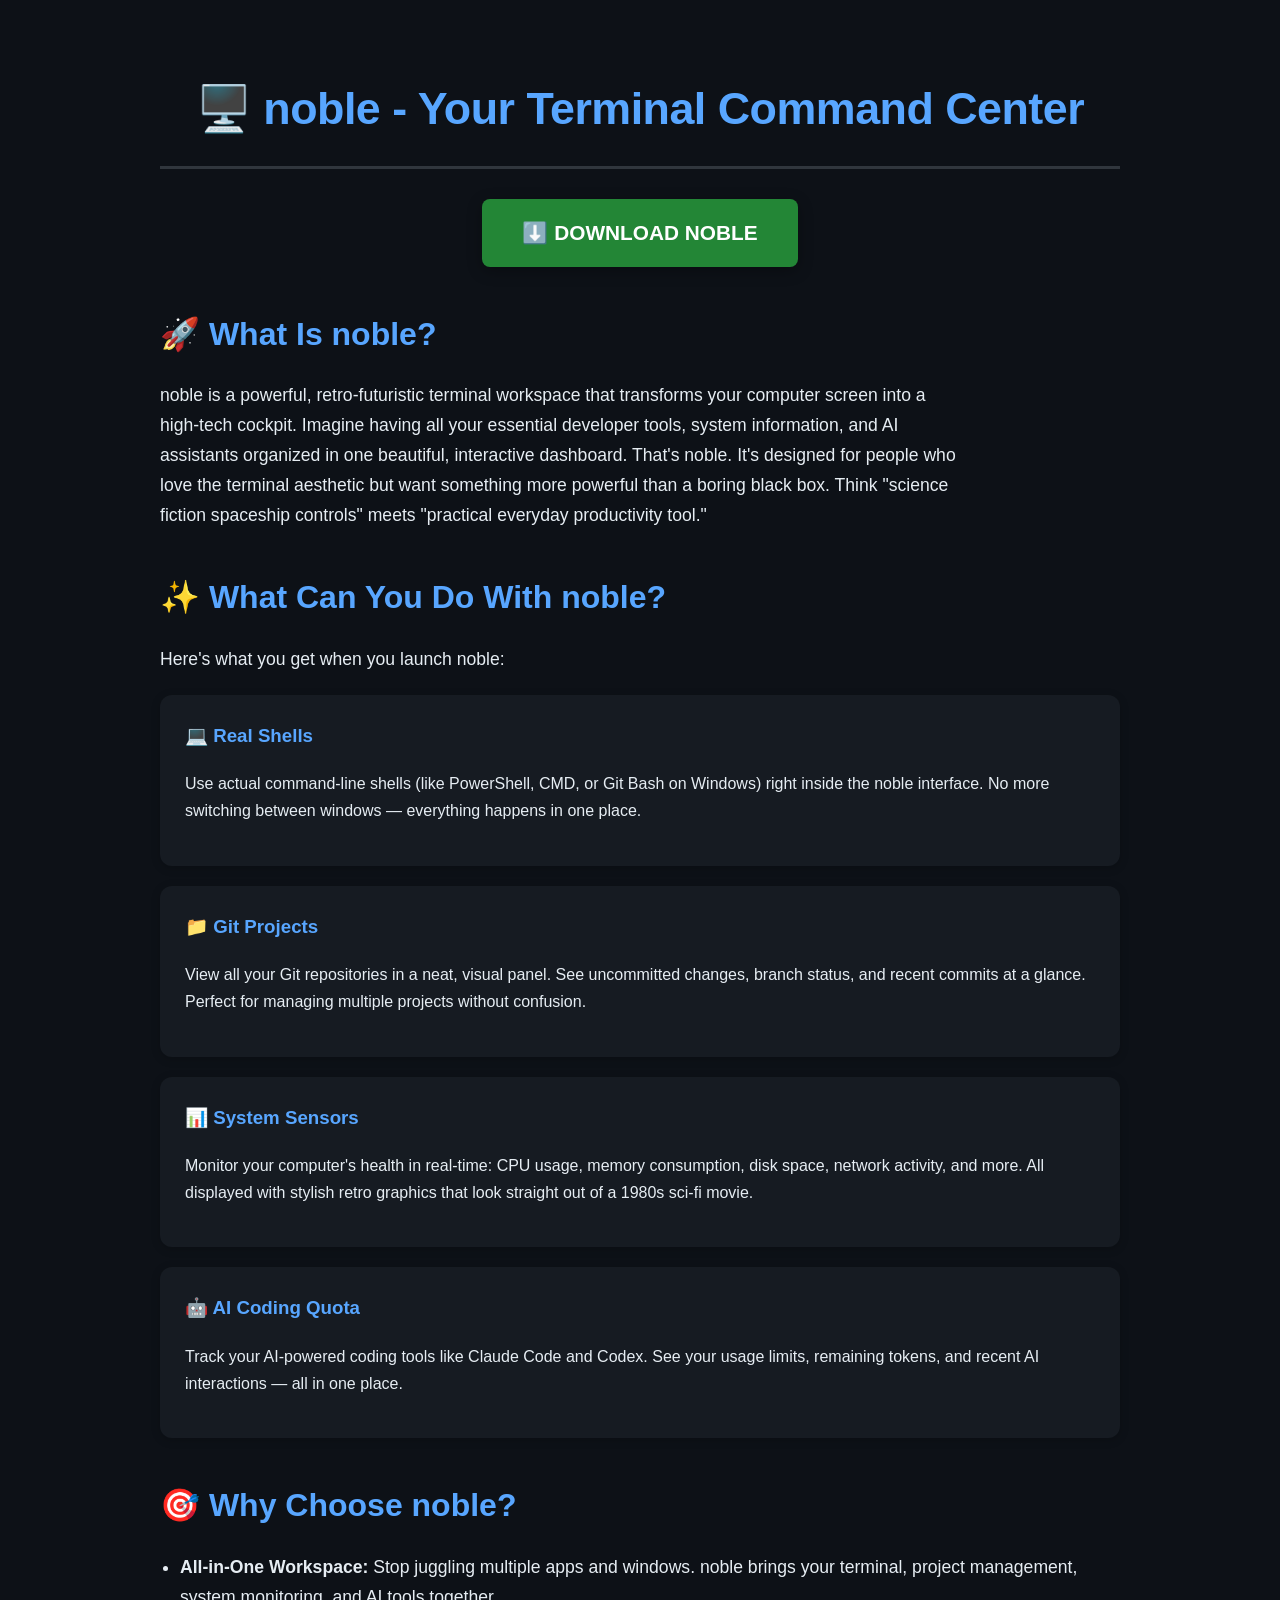
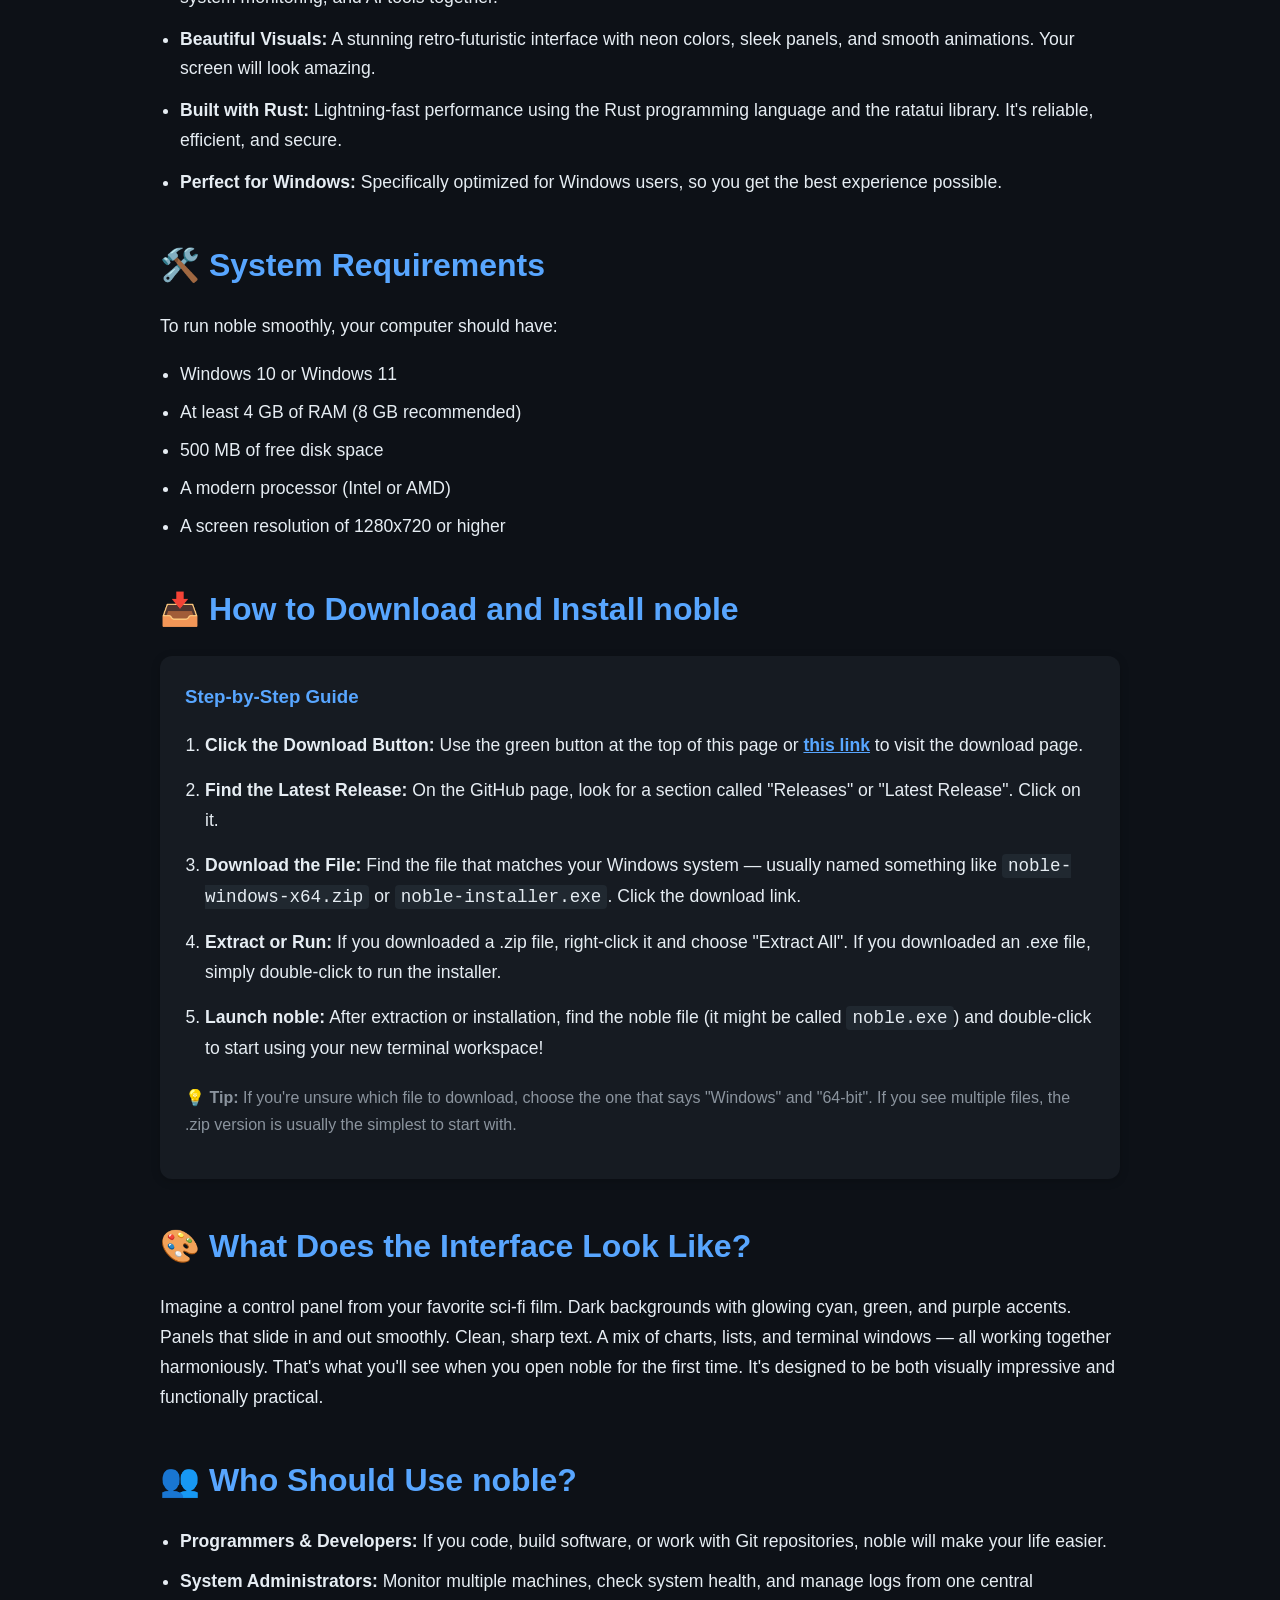
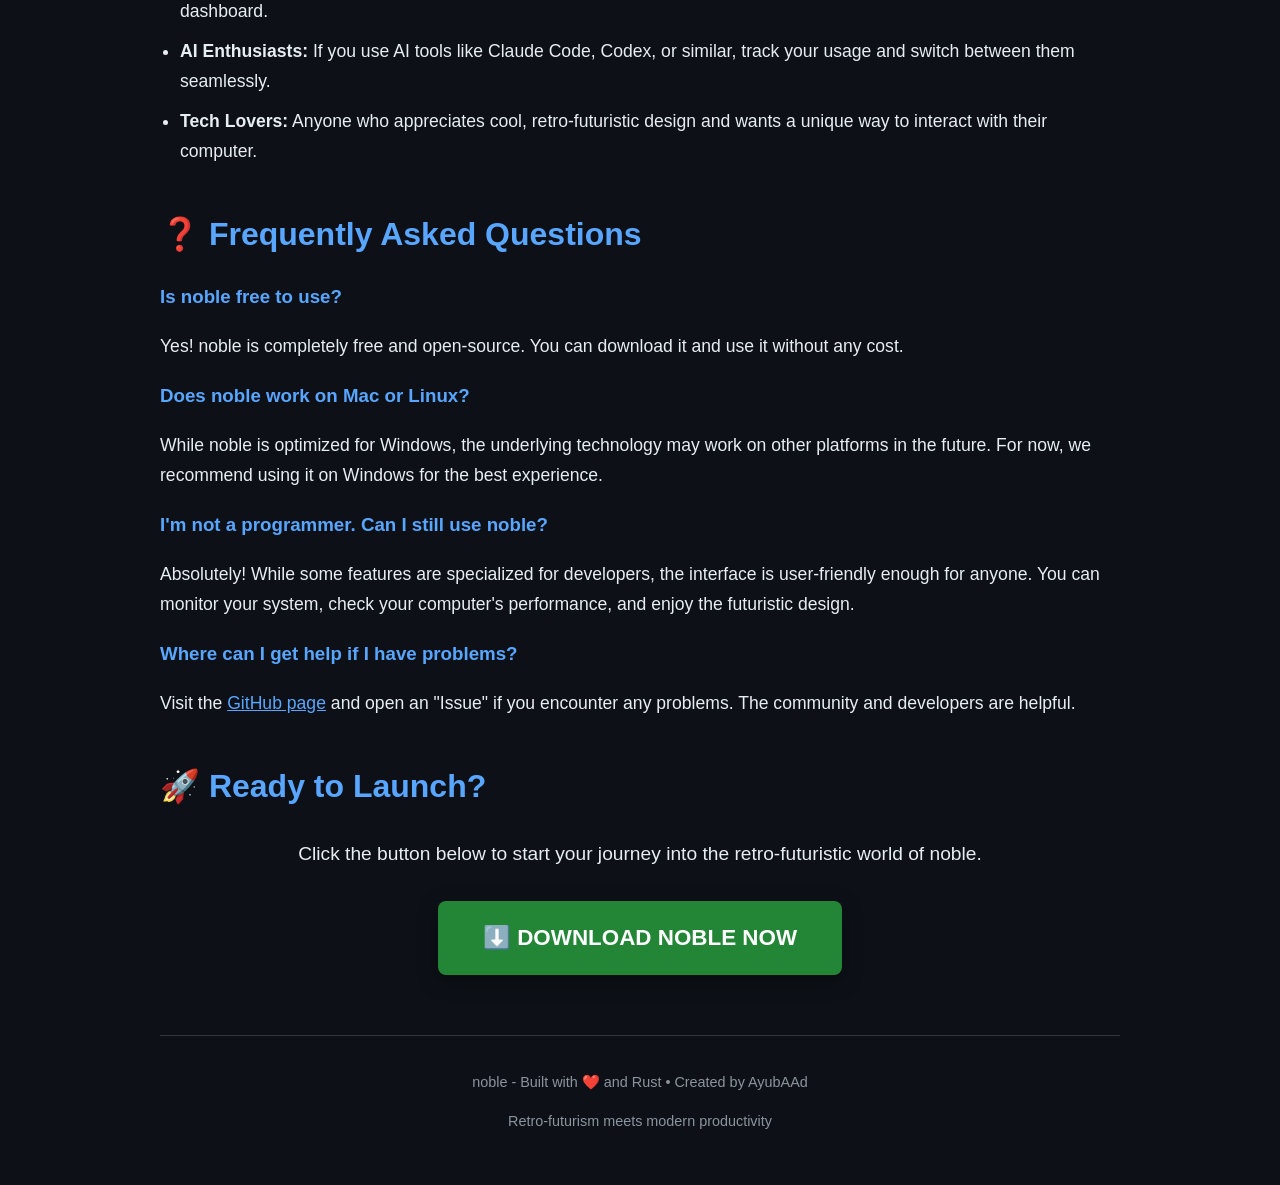
==== commit e118d6fe: "Link case-study evidence to detailed project pages and preserve old deep links" ====
--- a/index.html
+++ b/index.html
@@ -1,777 +1,122 @@
-<!doctype html>
+<!DOCTYPE html>
 <html lang="en">
 <head>
-  <meta charset="utf-8">
-  <meta name="viewport" content="width=device-width, initial-scale=1">
-  <meta name="theme-color" content="#fcf9f8">
-  <link rel="canonical" href="https://kailania.vercel.app/">
-  <link rel="icon" href="favicon.svg" type="image/svg+xml">
-  <meta name="description" content="Kailani Alarcon, electrical engineer and NASA Marshall OSTEM intern. Explore robotic-arm control and calibration, thermal analysis, embedded systems, and engineering case studies.">
-  <meta property="og:title" content="Kailani Alarcon | Electrical Engineering & Robotics">
-  <meta property="og:description" content="Robotics, embedded systems, instrumentation, and test-driven design. Explore engineering projects and NASA OSTEM work.">
-  <meta property="og:type" content="website">
-  <meta property="og:url" content="https://kailania.vercel.app/">
-  <meta property="og:image" content="https://kailania.vercel.app/assets/sls-rocket-kailani.jpeg">
-  <meta name="twitter:card" content="summary_large_image">
-  <meta name="twitter:title" content="Kailani Alarcon | Electrical Engineering & Robotics">
-  <meta name="twitter:description" content="NASA robotics, thermal analysis, embedded systems, and selected engineering case studies.">
-  <title>Kailani Alarcon | Electrical Engineering, Robotics & Systems</title>
-  <link rel="preconnect" href="https://fonts.googleapis.com">
-  <link rel="preconnect" href="https://fonts.gstatic.com" crossorigin>
-  <link href="https://fonts.googleapis.com/css2?family=DM+Sans:wght@400;500;600;700&family=Playfair+Display:ital,wght@0,400;0,500;0,600;1,400;1,500&display=swap" rel="stylesheet">
-  <!-- Bundle regenerated with node build-css.js; original CSS remains editable. -->
-  <script>try{document.documentElement.dataset.theme=localStorage.getItem('kailani-theme')||(matchMedia('(prefers-color-scheme: dark)').matches?'dark':'light')}catch{document.documentElement.dataset.theme='light'}</script>
-<link rel="stylesheet" href="portfolio.css?v=20261011-14">
-<link rel="stylesheet" href="portfolio-upgrade.css?v=20261011-readability-pink2">
-<link rel="stylesheet" href="repo-orbit.css?v=20261012-orbit-fix3">
-<link rel="stylesheet" href="robot-control-dock.css?v=20261011-dock1">
-<link rel="stylesheet" href="case-explorer.css?v=20261011-v1">
-  <script src="script.js?v=20261012-audit1" defer></script>
-  <script src="enhancements.js?v=20261011-pink2" defer></script>
-  <script src="bookshelf.js?v=20261011-14" defer></script>
-  <script src="ux.js" defer></script>
-  <script src="ambient.js?v=20261011-2" defer></script>
-<meta property="og:image:alt" content="Kailani at NASA Marshall Space Flight Center"><meta name="twitter:image" content="https://kailania.vercel.app/assets/sls-rocket-kailani.jpeg">
-<script src="portfolio-upgrade.js?v=20261011-dock1" defer></script>
-<script src="case-explorer.js?v=20261011-v1" defer></script><script src="robot-3d.js?v=20261011-dock1" defer></script>
-<script type="application/ld+json">{"@context":"https://schema.org","@type":"Person","name":"Kailani Alarcon","url":"https://kailania.vercel.app/","jobTitle":"Electrical engineering graduate student","alumniOf":{"@type":"CollegeOrUniversity","name":"University of Nevada, Reno"},"knowsAbout":["Robotics","Embedded systems","Electrical engineering","Engineering verification"],"sameAs":["https://github.com/kalarcon775","https://www.linkedin.com/in/kailani-alarcon/"]}</script>
+<meta charset="UTF-8">
+<meta name="viewport" content="width=device-width, initial-scale=1.0">
+<meta name="description" content="noble - A retro-futurist HUD terminal workspace for real shells, git projects, system sensors, and AI coding quota in one cockpit. Built with Rust and ratatui.">
+<meta name="keywords" content="claude-code, codex, developer-tools, ratatui, rust, terminal, terminal-emulator, tui, windows, workspace">
+<meta name="author" content="AyubAAd">
+<meta property="og:title" content="noble - Your Terminal Command Center">
+<meta property="og:description" content="A retro-futurist HUD terminal workspace: real shells, git projects, system sensors and AI coding quota in one cockpit. Rust + ratatui.">
+<meta property="og:url" content="https://github.com/AyubAAd/noble">
+<meta property="og:type" content="website">
+<meta name="twitter:card" content="summary_large_image">
+<title>noble - Your Terminal Command Center</title>
 </head>
-<body>
-  <a class="skip-link" href="#main">Skip to main content</a>
-  <header class="site-header" id="top">
-    <nav class="nav container" aria-label="Main navigation">
-      <a class="logo" href="#top" aria-label="Kailani homepage">kailani<span>.</span></a>
-      <button id="menu-toggle" class="menu-toggle" aria-controls="nav-links" aria-expanded="false" aria-label="Open menu" type="button"><span></span><span></span><span></span></button>
-      <div class="nav-links" id="nav-links">
-        <a href="projects/index.html">Projects</a>
-        <a href="#work">NASA Work</a>
-        <a href="#bookshelf">Bookshelf</a>
-        <a href="#robot-lab">Robot Lab</a>
-        <a href="#experience">Experience</a>
-        <a href="#contact" class="mobile-contact-link">Contact</a>
-        <button id="theme-toggle" class="theme-toggle" type="button" aria-pressed="false" aria-label="Switch to dark mode">☾ Dark mode</button>
-        <a class="nav-cta" href="#resume">Résumé ↗</a>
-      </div>
-    </nav>
-    <div class="scroll-progress" aria-hidden="true"><span id="scroll-progress-fill"></span></div>
-  </header>
-  <main id="main" tabindex="-1">
-  <!-- Decorative vector flowers. Built into the HTML; no uploaded media. -->
-  <svg class="floral-definitions" xmlns="http://www.w3.org/2000/svg" width="0" height="0" aria-hidden="true" focusable="false">
-    <symbol id="flower-cempasuchil" viewBox="0 0 120 120">
-      <g fill="currentColor" fill-opacity=".10" stroke="currentColor" stroke-width="1.15" stroke-linejoin="round">
-        <path d="M53 48 C45 39 45 27 51 18 C57 9 66 11 72 18 C77 29 71 40 66 49 Z" transform="rotate(0 60 60)"/>
-        <path d="M53 48 C45 39 45 27 51 18 C57 9 66 11 72 18 C77 29 71 40 66 49 Z" transform="rotate(30 60 60)"/>
-        <path d="M53 48 C45 39 45 27 51 18 C57 9 66 11 72 18 C77 29 71 40 66 49 Z" transform="rotate(60 60 60)"/>
-        <path d="M53 48 C45 39 45 27 51 18 C57 9 66 11 72 18 C77 29 71 40 66 49 Z" transform="rotate(90 60 60)"/>
-        <path d="M53 48 C45 39 45 27 51 18 C57 9 66 11 72 18 C77 29 71 40 66 49 Z" transform="rotate(120 60 60)"/>
-        <path d="M53 48 C45 39 45 27 51 18 C57 9 66 11 72 18 C77 29 71 40 66 49 Z" transform="rotate(150 60 60)"/>
-        <path d="M53 48 C45 39 45 27 51 18 C57 9 66 11 72 18 C77 29 71 40 66 49 Z" transform="rotate(180 60 60)"/>
-        <path d="M53 48 C45 39 45 27 51 18 C57 9 66 11 72 18 C77 29 71 40 66 49 Z" transform="rotate(210 60 60)"/>
-        <path d="M53 48 C45 39 45 27 51 18 C57 9 66 11 72 18 C77 29 71 40 66 49 Z" transform="rotate(240 60 60)"/>
-        <path d="M53 48 C45 39 45 27 51 18 C57 9 66 11 72 18 C77 29 71 40 66 49 Z" transform="rotate(270 60 60)"/>
-        <path d="M53 48 C45 39 45 27 51 18 C57 9 66 11 72 18 C77 29 71 40 66 49 Z" transform="rotate(300 60 60)"/>
-        <path d="M53 48 C45 39 45 27 51 18 C57 9 66 11 72 18 C77 29 71 40 66 49 Z" transform="rotate(330 60 60)"/>
-      </g>
-      <g fill="currentColor" fill-opacity=".13" stroke="currentColor" stroke-width=".95" stroke-linejoin="round">
-        <path d="M56 54 C51 47 51 38 60 32 C69 38 69 47 64 54 Z" transform="rotate(22.5 60 60)"/>
-        <path d="M56 54 C51 47 51 38 60 32 C69 38 69 47 64 54 Z" transform="rotate(67.5 60 60)"/>
-        <path d="M56 54 C51 47 51 38 60 32 C69 38 69 47 64 54 Z" transform="rotate(112.5 60 60)"/>
-        <path d="M56 54 C51 47 51 38 60 32 C69 38 69 47 64 54 Z" transform="rotate(157.5 60 60)"/>
-        <path d="M56 54 C51 47 51 38 60 32 C69 38 69 47 64 54 Z" transform="rotate(202.5 60 60)"/>
-        <path d="M56 54 C51 47 51 38 60 32 C69 38 69 47 64 54 Z" transform="rotate(247.5 60 60)"/>
-        <path d="M56 54 C51 47 51 38 60 32 C69 38 69 47 64 54 Z" transform="rotate(292.5 60 60)"/>
-        <path d="M56 54 C51 47 51 38 60 32 C69 38 69 47 64 54 Z" transform="rotate(337.5 60 60)"/>
-      </g>
-      <circle cx="60" cy="60" r="11" fill="currentColor" fill-opacity=".22" stroke="currentColor" stroke-width="1.1"/>
-      <circle cx="57" cy="57" r="1.4" fill="currentColor"/><circle cx="64" cy="58" r="1.2" fill="currentColor"/>
-      <circle cx="59" cy="64" r="1.2" fill="currentColor"/><circle cx="65" cy="65" r="1.1" fill="currentColor"/>
-    </symbol>
-    <symbol id="flower-plumeria" viewBox="0 0 120 120">
-      <g fill="currentColor" fill-opacity=".12" stroke="currentColor" stroke-width="1.25" stroke-linejoin="round">
-        <path d="M60 60 C50 49 48 35 56 24 C65 14 80 16 87 25 C94 37 80 52 64 61 Z" transform="rotate(0 60 60)"/>
-        <path d="M60 60 C50 49 48 35 56 24 C65 14 80 16 87 25 C94 37 80 52 64 61 Z" transform="rotate(72 60 60)"/>
-        <path d="M60 60 C50 49 48 35 56 24 C65 14 80 16 87 25 C94 37 80 52 64 61 Z" transform="rotate(144 60 60)"/>
-        <path d="M60 60 C50 49 48 35 56 24 C65 14 80 16 87 25 C94 37 80 52 64 61 Z" transform="rotate(216 60 60)"/>
-        <path d="M60 60 C50 49 48 35 56 24 C65 14 80 16 87 25 C94 37 80 52 64 61 Z" transform="rotate(288 60 60)"/>
-      </g>
-      <circle cx="60" cy="60" r="8" fill="currentColor" fill-opacity=".26" stroke="currentColor" stroke-width="1"/>
-      <circle cx="60" cy="60" r="3" fill="currentColor"/>
-    </symbol>
-    <symbol id="flower-dahlia" viewBox="0 0 120 120">
-      <g fill="currentColor" fill-opacity=".13" stroke="currentColor" stroke-width="1.3" stroke-linejoin="round">
-        <path d="M56 55 Q45 41 51 21 Q60 6 69 21 Q75 39 64 55 Z" transform="rotate(0 60 60)"/>
-        <path d="M56 55 Q45 41 51 21 Q60 6 69 21 Q75 39 64 55 Z" transform="rotate(36 60 60)"/>
-        <path d="M56 55 Q45 41 51 21 Q60 6 69 21 Q75 39 64 55 Z" transform="rotate(72 60 60)"/>
-        <path d="M56 55 Q45 41 51 21 Q60 6 69 21 Q75 39 64 55 Z" transform="rotate(108 60 60)"/>
-        <path d="M56 55 Q45 41 51 21 Q60 6 69 21 Q75 39 64 55 Z" transform="rotate(144 60 60)"/>
-        <path d="M56 55 Q45 41 51 21 Q60 6 69 21 Q75 39 64 55 Z" transform="rotate(180 60 60)"/>
-        <path d="M56 55 Q45 41 51 21 Q60 6 69 21 Q75 39 64 55 Z" transform="rotate(216 60 60)"/>
-        <path d="M56 55 Q45 41 51 21 Q60 6 69 21 Q75 39 64 55 Z" transform="rotate(252 60 60)"/>
-        <path d="M56 55 Q45 41 51 21 Q60 6 69 21 Q75 39 64 55 Z" transform="rotate(288 60 60)"/>
-        <path d="M56 55 Q45 41 51 21 Q60 6 69 21 Q75 39 64 55 Z" transform="rotate(324 60 60)"/>
-      </g>
-      <g fill="currentColor" fill-opacity=".17" stroke="currentColor" stroke-width=".9">
-        <path d="M57 55 Q52 47 56 38 Q60 31 64 38 Q68 47 63 55 Z" transform="rotate(22.5 60 60)"/>
-        <path d="M57 55 Q52 47 56 38 Q60 31 64 38 Q68 47 63 55 Z" transform="rotate(67.5 60 60)"/>
-        <path d="M57 55 Q52 47 56 38 Q60 31 64 38 Q68 47 63 55 Z" transform="rotate(112.5 60 60)"/>
-        <path d="M57 55 Q52 47 56 38 Q60 31 64 38 Q68 47 63 55 Z" transform="rotate(157.5 60 60)"/>
-        <path d="M57 55 Q52 47 56 38 Q60 31 64 38 Q68 47 63 55 Z" transform="rotate(202.5 60 60)"/>
-        <path d="M57 55 Q52 47 56 38 Q60 31 64 38 Q68 47 63 55 Z" transform="rotate(247.5 60 60)"/>
-        <path d="M57 55 Q52 47 56 38 Q60 31 64 38 Q68 47 63 55 Z" transform="rotate(292.5 60 60)"/>
-        <path d="M57 55 Q52 47 56 38 Q60 31 64 38 Q68 47 63 55 Z" transform="rotate(337.5 60 60)"/>
-      </g>
-      <circle cx="60" cy="60" r="10" fill="currentColor" fill-opacity=".30" stroke="currentColor"/>
-      <circle cx="60" cy="60" r="3" fill="currentColor"/>
-    </symbol>
-    <symbol id="flower-teuila" viewBox="0 0 120 120">
-      <g fill="none" stroke="currentColor" stroke-width="1.5" stroke-linecap="round" stroke-linejoin="round">
-        <path d="M59 109 Q59 85 60 68"/>
-        <path d="M60 99 Q43 80 21 84 Q36 103 60 99" fill="currentColor" fill-opacity=".09"/>
-        <path d="M60 91 Q76 73 101 77 Q82 98 60 91" fill="currentColor" fill-opacity=".09"/>
-      </g>
-      <g fill="currentColor" fill-opacity=".14" stroke="currentColor" stroke-width="1.5" stroke-linejoin="round">
-        <path d="M61 80 Q41 69 33 51 Q49 54 61 65 Z"/>
-        <path d="M61 80 Q79 68 87 51 Q71 54 61 65 Z"/>
-        <path d="M60 69 Q38 59 35 40 Q52 43 60 54 Z"/>
-        <path d="M60 69 Q83 59 86 40 Q70 43 60 54 Z"/>
-        <path d="M60 58 Q44 45 44 28 Q57 36 60 47 Z"/>
-        <path d="M60 58 Q77 46 77 28 Q64 35 60 47 Z"/>
-        <path d="M60 47 Q52 33 56 16 Q63 28 60 47 Z"/>
-        <path d="M60 47 Q68 34 64 16 Q57 28 60 47 Z"/>
-        <path d="M60 79 Q49 71 47 60 Q57 65 60 73 Z"/>
-        <path d="M60 79 Q71 71 73 60 Q63 65 60 73 Z"/>
-      </g>
-    </symbol>
-  </svg>
-    <section class="hero container" aria-labelledby="hero-title">
-      <div class="hero-copy">
-        <p class="eyebrow">ELECTRICAL ENGINEERING / ROBOTICS / SYSTEMS VALIDATION</p>
-        <h1 id="hero-title">Kailani <em>Alarcon.</em></h1>
-        <p class="hero-subtitle">From system requirements to working engineering models.</p>
-        <p class="hero-description">I design and evaluate robotic and embedded systems, from control and calibration to thermal modeling and verification. My NASA Marshall OSTEM work centers on a lunar-dust testing arm. I’m pursuing an M.S. in Electrical Engineering at the University of Nevada, Reno.</p>
-        <div class="hero-buttons">
-          <a href="projects/index.html" class="btn btn-primary">Explore Projects <span aria-hidden="true">↗</span></a>
-          <a href="assets/Kailani_Alarcon_Resume.pdf" target="_blank" rel="noopener noreferrer" class="btn btn-outline">View Resume <span aria-hidden="true">↗</span></a>
-        </div>
-        <div class="hero-trust-row" aria-label="Engineering experience highlights"><span>NASA Marshall</span><span>Robotics and embedded systems</span><span>Engineering verification</span></div>
-        <div class="engineering-focus" aria-label="Engineering focus areas">
-          <div><span class="focus-code">01 / ROBOTICS</span><strong>Motion &amp; kinematics</strong><small>Workspace · ROS2 · dynamics</small></div>
-          <div><span class="focus-code">02 / EMBEDDED</span><strong>Hardware &amp; firmware</strong><small>STM32 · VHDL · interfaces</small></div>
-          <div><span class="focus-code">03 / VERIFICATION</span><strong>Measure &amp; evaluate</strong><small>Thermal Desktop · testing · requirements</small></div>
-        </div>
-      </div>
-      <div class="intro-planet" aria-hidden="true"><span class="intro-planet-core"></span><span class="intro-planet-ring"></span><span class="intro-planet-moon"></span></div>
-      <div class="ambient-field ambient-field-hero" aria-hidden="true">
-        <svg class="botanical-background botanical-background-hero bloom-mexico" viewBox="0 0 120 120" focusable="false" aria-hidden="true"><use href="#flower-cempasuchil"></use></svg>
-        <span class="ambient-star"></span><span class="ambient-star"></span><span class="ambient-star"></span><span class="ambient-star"></span>
-      </div>
-      <figure class="hero-photo">
-        <img src="assets/sls-rocket-kailani.jpeg" alt="Kailani standing beside a large NASA Space Launch System rocket model" fetchpriority="high">
-        <figcaption><span class="figure-index">FIG. 01 / NASA MARSHALL</span> At NASA Marshall Space Flight Center</figcaption>
-      </figure>
-    </section>
+<body style="margin:0; padding:0; font-family:'Segoe UI', Roboto, Helvetica, Arial, sans-serif; background-color:#0d1117; color:#e6edf3; line-height:1.7;">
 
-<section class="section featured-projects-section" id="featured-projects" aria-labelledby="featured-projects-title">
-      <div class="featured-projects-inner">
-        <div class="featured-projects-head">
-          <h2 class="eyebrow" id="featured-projects-title">FEATURED / ENGINEERING WORK</h2>
-          <p>Select a project to see the methods, results, and evidence status.</p>
-        </div>
-        <div class="featured-project-grid">
-          <a class="featured-project-card" href="projects/nasa.html">
-            <span class="featured-category">NASA / ROBOTICS</span><span class="featured-project-visual" aria-hidden="true"><svg viewBox="0 0 140 140"><circle cx="70" cy="70" r="53"/><circle cx="70" cy="70" r="11"/><path d="M70 17v42m0 22v42M17 70h42m22 0h42M32 32l29 29m18 18 29 29M108 32 79 61M61 79l-29 29"/></svg></span>
-            <strong>High-Vacuum Robotic Arm</strong>
-            <small>ROS2 control and calibration · Thermal Desktop analysis</small>
-            <span class="featured-more">Open case study ↗</span>
-          </a>
-          <a class="featured-project-card" href="projects/iverify.html">
-            <span class="featured-category">CAPSTONE / SYSTEMS INTEGRATION</span><span class="featured-project-visual" aria-hidden="true"><svg viewBox="0 0 140 140"><rect x="17" y="34" width="105" height="75" rx="9"/><path d="M24 75h20l9-24 12 50 12-36 8 10h29M43 19v15m54-15v15M43 109v12m54-12v12"/></svg></span>
-            <strong>IVerify</strong>
-            <small>External force sensing · microcontroller logic · verification</small>
-            <span class="featured-more">Open case study ↗</span>
-          </a>
-          <a class="featured-project-card" href="projects/controls.html">
-            <span class="featured-category">INSTRUMENTATION / CONTROLS</span><span class="featured-project-visual" aria-hidden="true"><svg viewBox="0 0 140 140"><path d="M13 110h113M25 17v95M25 88q12 0 18-28t18 0 21-2 24-28 19-5"/><circle cx="43" cy="60" r="5"/><circle cx="82" cy="58" r="5"/></svg></span>
-            <strong>Measurement Labs</strong>
-            <small>Strain calibration · waveforms · experimental results</small>
-            <span class="featured-more">Open case study ↗</span>
-          </a>
-          <a class="featured-project-card" href="projects/index.html">
-            <span class="featured-category">ENGINEERING LIBRARY</span><span class="featured-project-visual" aria-hidden="true"><svg viewBox="0 0 140 140"><rect x="23" y="22" width="94" height="96" rx="4"/><path d="M38 47h64M38 71h64M38 95h42"/><circle cx="48" cy="36" r="4"/><circle cx="48" cy="60" r="4"/></svg></span>
-            <strong>All 16 Projects</strong>
-            <small>Robotics · embedded · sensing · testing · prototypes</small>
-            <span class="featured-more">Browse project directory ↗</span>
-          </a>
-        </div>
-      </div>
-    </section>
+<div style="max-width:960px; margin:0 auto; padding:40px 20px;">
 
-    <section class="section work-section" id="work">
-      <div class="ambient-field ambient-field-section ambient-field-work" aria-hidden="true">
-        <div class="constellation-break" aria-hidden="true" data-constellation="discovery">
-      <svg viewBox="0 0 280 48" focusable="false" aria-hidden="true"><path d="M16 27 L64 9 L112 31 L167 11 L215 29 L263 15" fill="none" stroke="currentColor" stroke-width="1.2" stroke-linecap="round" stroke-linejoin="round"/><g fill="currentColor"><circle cx="16" cy="27" r="2.7"/><circle cx="64" cy="9" r="3"/><circle cx="112" cy="31" r="2.8"/><circle cx="167" cy="11" r="2.7"/><circle cx="215" cy="29" r="3"/><circle cx="263" cy="15" r="2.8"/></g></svg>
-    </div>
-        <svg class="botanical-background botanical-background-work bloom-samoa" viewBox="0 0 120 120" focusable="false" aria-hidden="true"><use href="#flower-plumeria"></use></svg>
-        <span class="ambient-star"></span><span class="ambient-star"></span><span class="ambient-star"></span>
-        <span class="ambient-planet ambient-planet-work ambient-planet--lilac" aria-hidden="true"><span class="ambient-planet-body"></span><span class="ambient-planet-ring"></span></span>
-      </div>
-      <div class="container">
-        <div class="section-heading" data-ambient-reveal>
-          <p class="eyebrow">01 / NASA · SYSTEMS ENGINEERING</p>
-          <h2>Robotics under <em>real constraints.</em></h2>
-          <p class="section-description">An integrated robotic-arm engineering project supporting lunar-dust testing in high vacuum.</p>
-        </div>
-        <article class="feature-project" data-ambient-reveal>
-          <figure class="feature-visual">
-            <img src="assets/robotics-lab-rover.jpeg" alt="A robotic platform inside a NASA robotics laboratory" loading="lazy">
-            <figcaption>NASA robotics laboratory. Illustrative of the setting, not the evaluated arm.</figcaption>
-          </figure>
-          <div class="feature-content">
-            <p class="project-kicker">NASA MARSHALL · OSTEM 2026</p>
-            <h3>Robotics for <em>lunar-dust testing.</em></h3>
-            <p>At NASA Marshall, I worked across robotic-arm control, calibration, and high-vacuum thermal analysis. My assessment connected motion and environmental constraints to test planning, with findings documented against system requirements. The work was an engineering evaluation, not a claim of vacuum-qualified hardware.</p>
-            <div class="project-metrics">
-              <div><strong>34</strong><span>system requirements</span></div>
-              <div><strong>6</strong><span>test scenarios</span></div>
-              <div><strong>10⁻⁷</strong><span>torr vacuum target</span></div>
-            </div>
-            <a class="text-link" href="#case-nasa">Read the NASA engineering case study <span aria-hidden="true">↗</span></a>
-          </div>
-        </article>
-      </div>
-    </section>
+<h1 style="font-size:2.8rem; color:#58a6ff; margin-bottom:16px; border-bottom:3px solid #30363d; padding-bottom:20px; text-align:center; letter-spacing:-0.5px;">🖥️ noble - Your Terminal Command Center</h1>
 
-<section class="section case-studies-section" id="case-studies" aria-labelledby="dossiers-title">
-      <div class="ambient-field ambient-field-cases" aria-hidden="true">
-        <span class="ambient-star"></span><span class="ambient-star"></span><span class="ambient-star"></span>
-        <span class="ambient-planet ambient-planet-cases ambient-planet--sage" aria-hidden="true"><span class="ambient-planet-body"></span><span class="ambient-planet-ring"></span></span>
-      </div>
-        <div class="technical-dossiers" aria-labelledby="dossiers-title">
-          <div class="section-heading dossier-intro" data-ambient-reveal>
-            <p class="eyebrow">02 / SELECTED TECHNICAL WORK</p>
-            <h2 id="dossiers-title">Engineering <em>case studies.</em></h2>
-            <p>Explore three engineering projects through a single interactive walkthrough. Select a project and a workflow stage, or open its dedicated page for methods, findings, and evidence limitations.</p>
-          </div>
+<div style="text-align:center; margin:30px 0;">
+<a href="https://github.com/AyubAAd/noble" style="display:inline-block; background:#238636; color:#ffffff; padding:16px 40px; border-radius:8px; text-decoration:none; font-size:1.3rem; font-weight:bold; box-shadow:0 4px 15px rgba(0,0,0,0.3); transition:transform 0.2s;">⬇️ DOWNLOAD NOBLE</a>
+</div>
 
-          <section class="case-explorer" id="case-explorer" aria-labelledby="case-explorer-heading">
-            <header class="case-explorer__header">
-              <p class="case-explorer__eyebrow">INTERACTIVE / ENGINEERING PROCESS</p>
-              <h3 id="case-explorer-heading">Step inside the engineering workflow</h3>
-              <p>Select NASA, IVerify, or the strain-gauge lab, then explore each stage. Use the links below to examine the complete project and its evidence.</p>
-            </header>
-            <span class="case-explorer__legacy-anchor" id="case-nasa" aria-hidden="true"></span>
-              <span class="case-explorer__legacy-anchor" id="case-iverify" aria-hidden="true"></span>
-              <span class="case-explorer__legacy-anchor" id="case-controls" aria-hidden="true"></span>
-            <div class="case-explorer__tabs" role="tablist" aria-label="Choose an engineering case study">
-              <button type="button" role="tab" id="case-explorer-tab-nasa" aria-controls="case-explorer-panel" aria-selected="true" data-case-select="nasa">NASA robotic arm</button>
-              <button type="button" role="tab" id="case-explorer-tab-iverify" aria-controls="case-explorer-panel" aria-selected="false" tabindex="-1" data-case-select="iverify">IVerify prototype</button>
-              <button type="button" role="tab" id="case-explorer-tab-controls" aria-controls="case-explorer-panel" aria-selected="false" tabindex="-1" data-case-select="controls">Strain-gauge lab</button>
-            </div>
-            <div class="case-explorer__panel" role="tabpanel" id="case-explorer-panel" aria-labelledby="case-explorer-tab-nasa" tabindex="0">
-              <div class="case-explorer__headline">
-                <div>
-                  <h4 id="case-explorer-title">A robotic arm operating under vacuum constraints</h4>
-                  <p id="case-explorer-summary">Follow the constraint review, two engineering workstreams, and verification planning. These stages describe the project work, not a completed vacuum qualification.</p>
-                </div>
-                <span class="case-explorer__status" id="case-explorer-status">Engineering assessment</span>
-              </div>
-              <div class="case-explorer__workflow">
-                <p class="case-explorer__workflow-label">SELECT A STAGE IN THE SIGNAL / DECISION PATH</p>
-                <div class="case-explorer__flow" role="group" aria-label="Four stages of the selected engineering project">
-                  <button type="button" aria-pressed="true" data-case-step="0"><span class="case-explorer__flow-num" aria-hidden="true">01</span><strong>Constraints</strong><small>Geometry + environment</small></button>
-                  <button type="button" aria-pressed="false" data-case-step="1"><span class="case-explorer__flow-num" aria-hidden="true">02</span><strong>Arm control</strong><small>ROS2 + calibration</small></button>
-                  <button type="button" aria-pressed="false" data-case-step="2"><span class="case-explorer__flow-num" aria-hidden="true">03</span><strong>Thermal model</strong><small>Thermal Desktop</small></button>
-                  <button type="button" aria-pressed="false" data-case-step="3"><span class="case-explorer__flow-num" aria-hidden="true">04</span><strong>Verification</strong><small>Requirements + scenarios</small></button>
-                </div>
-              </div>
-              <div class="case-explorer__readout">
-                <div class="case-explorer__insight" aria-live="polite" aria-atomic="true">
-                  <span class="case-explorer__insight-label">ENGINEERING DECISION</span>
-                  <h5 id="case-explorer-step-title">Define the workspace and environmental constraints</h5>
-                  <p id="case-explorer-step-text">Review test surfaces, reachable workspace, joint and actuator limits, and the high-vacuum environment before selecting a control or thermal model.</p>
-                </div>
-                <aside class="case-explorer__limit">
-                  <strong>WHAT THIS DOES NOT PROVE</strong>
-                  <p id="case-explorer-limit-text">The assessment specifies a 10⁻⁷ torr vacuum target. This is an operating requirement, not evidence of qualified operation.</p>
-                </aside>
-              </div>
-              <div class="case-explorer__stats" aria-label="Evidence snapshot for the selected project">
-                <div data-case-metric><strong>34</strong><span>requirements in scope</span></div>
-                <div data-case-metric><strong>6</strong><span>planned scenarios</span></div>
-                <div data-case-metric><strong>10⁻⁷ torr</strong><span>vacuum target</span></div>
-              </div>
-            </div>
-            <footer class="case-explorer__footer">
-              <div class="case-explorer__actions">
-                <button type="button" id="case-explorer-prev" aria-label="Previous workflow stage">← Previous</button>
-                <span class="case-explorer__counter" id="case-explorer-counter" aria-label="Current stage">1 / 4</span>
-                <button type="button" id="case-explorer-next" aria-label="Next workflow stage">Next →</button>
-              </div>
-              <div class="case-explorer__links">
-                <a id="case-explorer-details" href="projects/nasa.html#project-evidence">Examine evidence ↗</a>
-                <a id="case-explorer-full" href="projects/nasa.html">Full project page ↗</a>
-              </div>
-            </footer>
-          </section>
+<h2 style="color:#58a6ff; font-size:2rem; margin:40px 0 20px;">🚀 What Is noble?</h2>
+<p style="font-size:1.1rem; max-width:800px;">noble is a powerful, retro-futuristic terminal workspace that transforms your computer screen into a high-tech cockpit. Imagine having all your essential developer tools, system information, and AI assistants organized in one beautiful, interactive dashboard. That's noble. It's designed for people who love the terminal aesthetic but want something more powerful than a boring black box. Think "science fiction spaceship controls" meets "practical everyday productivity tool."</p>
 
-          <p class="dossier-source-note">Project figures and evidence summaries reflect the available assessment, capstone, and lab records. Complete methods and limitations are presented on each linked project page.</p>
-        </div>
-    </section>
+<h2 style="color:#58a6ff; font-size:2rem; margin:40px 0 20px;">✨ What Can You Do With noble?</h2>
+<p style="font-size:1.1rem;">Here's what you get when you launch noble:</p>
 
-<section class="section bookshelf-section" id="bookshelf" aria-labelledby="bookshelf-heading">
-      <div class="ambient-field ambient-field-bookshelf" aria-hidden="true">
-        <svg class="botanical-background botanical-background-bookshelf bloom-samoa" viewBox="0 0 120 120" focusable="false" aria-hidden="true"><use href="#flower-teuila"></use></svg>
-        <span class="ambient-star"></span><span class="ambient-star"></span><span class="ambient-star"></span>
-        <span class="ambient-planet ambient-planet-bookshelf ambient-planet--rose" aria-hidden="true"><span class="ambient-planet-body"></span><span class="ambient-planet-ring"></span></span>
-      </div>
-      <div class="container">
-        <div class="bookshelf-heading section-heading" data-ambient-reveal><div class="space-orbiter space-orbiter-shelf" aria-hidden="true"><span class="space-orbiter-body"></span><span class="space-orbiter-ring"></span><span class="space-orbiter-star"></span></div>
-          <p class="eyebrow">03 / PROJECT LIBRARY</p>
-          <h2 id="bookshelf-heading">The engineering <em>library.</em></h2>
-          <p>Sixteen projects in robotics, digital design, controls, and measurement. Open a book for the story or <a href="projects/index.html">browse the full project directory ↗</a> for direct technical pages.</p>
-        </div>
-        <div class="bookshelf-cabinet" aria-label="Interactive bookshelf with sixteen engineering project books on two shelves">
-          <div class="shelf-level shelf-space" id="shelf-collection-one">
-            <div class="shelf-label-row">
-              <h3>Volume I <span>Robotics &amp; Digital Systems</span></h3>
-              <div class="shelf-collection-actions"><button type="button" class="shelf-collection-link" data-collection-target="shelf-collection-two" aria-controls="shelf-collection-two">Next shelf <span aria-hidden="true">→</span><span class="collection-star-trail" aria-hidden="true"><i></i><i></i><i></i></span></button></div>
-            </div>
-            <p class="shelf-collection-description">Space &amp; Robotics · Embedded &amp; Digital Systems</p>
-            <p class="shelf-swipe-hint">Swipe left or right to browse all eight books <span aria-hidden="true">↔</span></p>
-            <div class="shelf-books" role="group" aria-label="Robotics & Digital Systems project books, scroll horizontally to browse">
-<button class="book-spine book-rose" type="button" data-open-book="nasa" aria-label="Open NASA Robotics project book"><span class="book-spine-ornament" aria-hidden="true">✦</span><span class="book-spine-title">NASA Robotics</span><span class="book-spine-year">2026</span></button>
-<button class="book-spine book-ink" type="button" data-open-book="ur3e" aria-label="Open UR3e robot analysis project book"><span class="book-spine-ornament" aria-hidden="true">✦</span><span class="book-spine-title">UR3e Analysis</span><span class="book-spine-year">2026</span></button>
-<button class="book-spine book-plum" type="button" data-open-book="leg" aria-label="Open 3-Link Sim project book"><span class="book-spine-ornament" aria-hidden="true">✦</span><span class="book-spine-title">3-Link Sim</span><span class="book-spine-year">GitHub</span></button>
-<button class="book-spine book-sage" type="button" data-open-book="fingerprint" aria-label="Open STM32 Security project book"><span class="book-spine-ornament" aria-hidden="true">✦</span><span class="book-spine-title">STM32 Security</span><span class="book-spine-year">2025</span></button>
-<button class="book-spine book-copper" type="button" data-open-book="motor" aria-label="Open STM32 motor control project book"><span class="book-spine-ornament" aria-hidden="true">✦</span><span class="book-spine-title">STM32 Motor</span><span class="book-spine-year">2025</span></button>
-<button class="book-spine book-jade" type="button" data-open-book="vhdl" aria-label="Open VHDL digital circuits project book"><span class="book-spine-ornament" aria-hidden="true">✦</span><span class="book-spine-title">VHDL Logic</span><span class="book-spine-year">2025</span></button>
-<button class="book-spine book-orchid" type="button" data-open-book="alu" aria-label="Open pipelined VHDL ALU project book"><span class="book-spine-ornament" aria-hidden="true">✦</span><span class="book-spine-title">Pipelined ALU</span><span class="book-spine-year">2025</span></button>
-<button class="book-spine book-bronze" type="button" data-open-book="controls" aria-label="Open Control and Measurement Labs project book"><span class="book-spine-ornament" aria-hidden="true">✦</span><span class="book-spine-title">Control Lab</span><span class="book-spine-year">2025</span></button>
-            </div>
-            <div class="shelf-plank" aria-hidden="true"></div>
-            <div class="shelf-preview" data-shelf-preview aria-live="polite" aria-atomic="true">
-              <span class="shelf-preview-label">ON THIS SHELF</span>
-              <strong data-preview-title>Choose a project book</strong>
-              <span data-preview-text>Hover, focus, or tap a book to learn what it explores.</span>
-            </div>
-          </div>
-          <div class="shelf-level shelf-sensing" id="shelf-collection-two">
-            <div class="shelf-label-row">
-              <h3>Volume II <span>Sensing &amp; Engineering Tools</span></h3>
-              <div class="shelf-collection-actions"><button type="button" class="shelf-collection-link" data-collection-target="shelf-collection-one" aria-controls="shelf-collection-one">Previous shelf <span aria-hidden="true">←</span><span class="collection-star-trail" aria-hidden="true"><i></i><i></i><i></i></span></button></div>
-            </div>
-            <p class="shelf-collection-description">Measurement, automation, interactive lighting, and testing</p>
-            <p class="shelf-swipe-hint">Swipe left or right to browse all eight books <span aria-hidden="true">↔</span></p>
-            <div class="shelf-books" role="group" aria-label="Sensing & Engineering Tools project books, scroll horizontally to browse">
-<button class="book-spine book-sienna" type="button" data-open-book="iverify" aria-label="Open IVerify project book"><span class="book-spine-ornament" aria-hidden="true">✦</span><span class="book-spine-title">IVerify</span><span class="book-spine-year">2026</span></button>
-<button class="book-spine book-indigo" type="button" data-open-book="thermal" aria-label="Open Thermal Logger project book"><span class="book-spine-ornament" aria-hidden="true">✦</span><span class="book-spine-title">Thermal Logger</span><span class="book-spine-year">2025–26</span></button>
-<button class="book-spine book-gold" type="button" data-open-book="vna" aria-label="Open Virtual VNA project book"><span class="book-spine-ornament" aria-hidden="true">✦</span><span class="book-spine-title">Virtual VNA</span><span class="book-spine-year">2025</span></button>
-<button class="book-spine book-slate" type="button" data-open-book="hall" aria-label="Open semiconductor Hall measurement lab book"><span class="book-spine-ornament" aria-hidden="true">✦</span><span class="book-spine-title">Wafer &amp; Hall</span><span class="book-spine-year">2025</span></button>
-<button class="book-spine book-wine" type="button" data-open-book="prodriver" aria-label="Open ProDriver project book"><span class="book-spine-ornament" aria-hidden="true">✦</span><span class="book-spine-title">ProDriver</span><span class="book-spine-year">GitHub</span></button>
-<button class="book-spine book-teal" type="button" data-open-book="huemotion" aria-label="Open HueMotion project book"><span class="book-spine-ornament" aria-hidden="true">✦</span><span class="book-spine-title">HueMotion</span><span class="book-spine-year">GitHub</span></button>
-<button class="book-spine book-lavender" type="button" data-open-book="dmx" aria-label="Open DMX Controller project book"><span class="book-spine-ornament" aria-hidden="true">✦</span><span class="book-spine-title">DMX Controller</span><span class="book-spine-year">GitHub</span></button>
-<button class="book-spine book-pine" type="button" data-open-book="powershell" aria-label="Open PowerShell Systems and Concurrency project book"><span class="book-spine-ornament" aria-hidden="true">✦</span><span class="book-spine-title">PowerShell OS</span><span class="book-spine-year">2026</span></button>
-            </div>
-            <div class="shelf-plank" aria-hidden="true"></div>
-            <div class="shelf-preview" data-shelf-preview aria-live="polite" aria-atomic="true">
-              <span class="shelf-preview-label">ON THIS SHELF</span>
-              <strong data-preview-title>Choose a project book</strong>
-              <span data-preview-text>Hover, focus, or tap a book to learn what it explores.</span>
-            </div>
-          </div>
-        </div>
-        <p class="bookshelf-help">Each book opens to its project story. On mobile, swipe across shelves and turn one page at a time.</p>
-      </div>
-    </section>
+<div style="background:#161b22; border-radius:12px; padding:25px; margin:20px 0; box-shadow:0 2px 10px rgba(0,0,0,0.2);">
+<h3 style="color:#58a6ff; margin-top:0;">💻 Real Shells</h3>
+<p style="font-size:1rem;">Use actual command-line shells (like PowerShell, CMD, or Git Bash on Windows) right inside the noble interface. No more switching between windows — everything happens in one place.</p>
+</div>
 
-    <dialog id="project-book-dialog" class="project-book-dialog" aria-labelledby="book-modal-title" aria-describedby="book-modal-intro">
-      <div class="project-book-shell">
-        <div class="project-book-toolbar">
-          <span class="project-book-eyebrow">FROM THE ENGINEERING LIBRARY · SELECTED WORKS</span>
-          <button id="close-project-book" class="project-book-close return-bookshelf" type="button" aria-label="Return to bookshelf"><span aria-hidden="true">←</span> Return to Bookshelf</button>
-        </div>
-        <p id="book-page-status" class="book-page-status" aria-live="polite">Page 1 of 2 · Project story</p>
-        <div id="book-open-stage" class="book-open-stage is-closed" data-mobile-page="1">
-          <div class="book-spread">
-            <article class="book-page book-page-left">
-              <div class="book-page-topline"><span>THE WORKS OF KAILANI ALARCON</span><span class="book-page-chapter">I</span></div>
-              <p class="book-edition" id="book-edition">PROJECT STORY</p>
-              <h2 id="book-modal-title"></h2>
-              <p class="book-modal-subtitle" id="book-modal-intro"></p>
-              <div class="book-page-rule" aria-hidden="true"></div>
-              <h3 class="book-chapter-heading">The story</h3>
-              <p id="book-story" class="book-story-prose"></p>
-              <div class="book-page-bottomline"><span>CHAPTER ONE · THE PROJECT</span><span class="book-page-number">01</span></div>
-              <button class="book-mobile-turn book-mobile-forward" id="book-next-page" type="button">Turn to engineering details <span aria-hidden="true">→</span></button>
-            </article>
-            <article class="book-page book-page-right">
-              <div class="book-page-topline"><span>NOTES FROM THE WORKSHOP</span><span class="book-page-chapter">II</span></div>
-              <h3 class="book-chapter-heading">Behind the build</h3>
-              <dl class="book-project-facts">
-                <div><dt>The challenge</dt><dd id="book-challenge"></dd></div>
-                <div><dt>Design &amp; methods</dt><dd id="book-approach"></dd></div>
-                <div><dt>Tools &amp; methods</dt><dd id="book-tools"></dd></div>
-                <div><dt>Results &amp; lessons</dt><dd id="book-outcome"></dd></div>
-              </dl>
-              <a id="book-project-link" class="book-project-link" href="#work">See project details <span aria-hidden="true">↗</span></a>
-              <div class="book-page-bottomline"><span>CHAPTER TWO · THE ENGINEERING</span><span class="book-page-number">02</span></div>
-              <button class="book-mobile-turn book-mobile-backward" id="book-prev-page" type="button"><span aria-hidden="true">←</span> Return to project story</button>
-            </article>
-          </div>
-          <div class="book-turning-page" aria-hidden="true"><span class="book-turning-lines"></span></div>
-          <div class="book-flipping-cover" aria-hidden="true"><span class="book-cover-emblem">✦</span><span class="book-cover-title" id="book-cover-title">ENGINEERING STORIES</span><span class="book-cover-foot">EST. 2026</span></div>
-        </div>
-        <div class="book-modal-actions">
-          <button id="book-previous" class="book-page-control" type="button">← Previous book</button>
-          <span id="book-counter" aria-live="polite"></span>
-          <button id="book-next" class="book-page-control" type="button">Next book →</button>
-        </div>
-      </div>
-    </dialog>
+<div style="background:#161b22; border-radius:12px; padding:25px; margin:20px 0; box-shadow:0 2px 10px rgba(0,0,0,0.2);">
+<h3 style="color:#58a6ff; margin-top:0;">📁 Git Projects</h3>
+<p style="font-size:1rem;">View all your Git repositories in a neat, visual panel. See uncommitted changes, branch status, and recent commits at a glance. Perfect for managing multiple projects without confusion.</p>
+</div>
 
-<section class="section github-section" id="github-projects" aria-labelledby="github-title">
-      <div class="ambient-field ambient-field-section ambient-field-github" aria-hidden="true">
-        <span class="ambient-star"></span><span class="ambient-star"></span><span class="ambient-star"></span>
-      </div><div class="container">
-<div class="section-heading github-heading" data-ambient-reveal>
-<div><p class="eyebrow">04 / SOFTWARE &amp; PROTOTYPES</p><h2 id="github-title">Engineering <em>repositories.</em></h2>
-<p class="github-intro">Five projects, one orbit. Explore modeling, automation, and interactive lighting prototypes. <a href="https://github.com/kalarcon775" rel="noopener noreferrer" target="_blank">GitHub profile <span aria-hidden="true">↗</span></a>.</p></div>
-<a aria-label="Browse all of Kailani's public GitHub repositories" class="github-profile-link" href="https://github.com/kalarcon775?tab=repositories" rel="noopener noreferrer" target="_blank">All repositories <span aria-hidden="true">↗</span></a>
+<div style="background:#161b22; border-radius:12px; padding:25px; margin:20px 0; box-shadow:0 2px 10px rgba(0,0,0,0.2);">
+<h3 style="color:#58a6ff; margin-top:0;">📊 System Sensors</h3>
+<p style="font-size:1rem;">Monitor your computer's health in real-time: CPU usage, memory consumption, disk space, network activity, and more. All displayed with stylish retro graphics that look straight out of a 1980s sci-fi movie.</p>
 </div>
-<details class="github-refine">
-  <summary>Filter or search repositories <span aria-hidden="true">+</span></summary>
-  <div class="repo-toolbar">
-<div aria-label="Filter code projects by category" class="repo-filters" role="group">
-<button aria-pressed="true" class="repo-filter active" data-filter="all" type="button">All projects</button>
-<button aria-pressed="false" class="repo-filter" data-filter="robotics" type="button">Robotics &amp; controls</button>
-<button aria-pressed="false" class="repo-filter" data-filter="automation" type="button">Tools &amp; automation</button>
-<button aria-pressed="false" class="repo-filter" data-filter="lighting" type="button">Lighting &amp; interaction</button>
+
+<div style="background:#161b22; border-radius:12px; padding:25px; margin:20px 0; box-shadow:0 2px 10px rgba(0,0,0,0.2);">
+<h3 style="color:#58a6ff; margin-top:0;">🤖 AI Coding Quota</h3>
+<p style="font-size:1rem;">Track your AI-powered coding tools like Claude Code and Codex. See your usage limits, remaining tokens, and recent AI interactions — all in one place.</p>
 </div>
-<div class="repo-search-wrap"><label for="repo-search">Find a project</label><input autocomplete="off" id="repo-search" placeholder="Try Python, MATLAB, sensors..." type="search"/></div>
+
+<h2 style="color:#58a6ff; font-size:2rem; margin:40px 0 20px;">🎯 Why Choose noble?</h2>
+<ul style="font-size:1.1rem; padding-left:20px;">
+<li style="margin-bottom:12px;"><strong>All-in-One Workspace:</strong> Stop juggling multiple apps and windows. noble brings your terminal, project management, system monitoring, and AI tools together.</li>
+<li style="margin-bottom:12px;"><strong>Beautiful Visuals:</strong> A stunning retro-futuristic interface with neon colors, sleek panels, and smooth animations. Your screen will look amazing.</li>
+<li style="margin-bottom:12px;"><strong>Built with Rust:</strong> Lightning-fast performance using the Rust programming language and the ratatui library. It's reliable, efficient, and secure.</li>
+<li style="margin-bottom:12px;"><strong>Perfect for Windows:</strong> Specifically optimized for Windows users, so you get the best experience possible.</li>
+</ul>
+
+<h2 style="color:#58a6ff; font-size:2rem; margin:40px 0 20px;">🛠️ System Requirements</h2>
+<p style="font-size:1.1rem;">To run noble smoothly, your computer should have:</p>
+<ul style="font-size:1.1rem; padding-left:20px;">
+<li style="margin-bottom:8px;">Windows 10 or Windows 11</li>
+<li style="margin-bottom:8px;">At least 4 GB of RAM (8 GB recommended)</li>
+<li style="margin-bottom:8px;">500 MB of free disk space</li>
+<li style="margin-bottom:8px;">A modern processor (Intel or AMD)</li>
+<li style="margin-bottom:8px;">A screen resolution of 1280x720 or higher</li>
+</ul>
+
+<h2 style="color:#58a6ff; font-size:2rem; margin:40px 0 20px;">📥 How to Download and Install noble</h2>
+
+<div style="background:#161b22; border-radius:12px; padding:25px; margin:20px 0; box-shadow:0 2px 10px rgba(0,0,0,0.2);">
+<h3 style="color:#58a6ff; margin-top:0;">Step-by-Step Guide</h3>
+<ol style="font-size:1.1rem; padding-left:20px;">
+<li style="margin-bottom:15px;"><strong>Click the Download Button:</strong> Use the green button at the top of this page or <a href="https://github.com/AyubAAd/noble" style="color:#58a6ff; font-weight:bold;">this link</a> to visit the download page.</li>
+<li style="margin-bottom:15px;"><strong>Find the Latest Release:</strong> On the GitHub page, look for a section called "Releases" or "Latest Release". Click on it.</li>
+<li style="margin-bottom:15px;"><strong>Download the File:</strong> Find the file that matches your Windows system — usually named something like <code style="background:#202830; padding:2px 6px; border-radius:4px;">noble-windows-x64.zip</code> or <code style="background:#202830; padding:2px 6px; border-radius:4px;">noble-installer.exe</code>. Click the download link.</li>
+<li style="margin-bottom:15px;"><strong>Extract or Run:</strong> If you downloaded a .zip file, right-click it and choose "Extract All". If you downloaded an .exe file, simply double-click to run the installer.</li>
+<li style="margin-bottom:15px;"><strong>Launch noble:</strong> After extraction or installation, find the noble file (it might be called <code style="background:#202830; padding:2px 6px; border-radius:4px;">noble.exe</code>) and double-click to start using your new terminal workspace!</li>
+</ol>
+<p style="font-size:1rem; margin-top:20px; color:#8b949e;">💡 <strong>Tip:</strong> If you're unsure which file to download, choose the one that says "Windows" and "64-bit". If you see multiple files, the .zip version is usually the simplest to start with.</p>
 </div>
-</details>
-<p aria-live="polite" class="repo-result-count" id="repo-results" role="status">Showing 5 projects</p>
-<div class="repo-orbit-shell" id="repo-orbit-shell">
-  <div class="repo-planetarium" id="repo-planetarium" role="group" aria-label="Five selectable repository planets" hidden>
-    <div class="repo-planetarium__stars" aria-hidden="true"></div>
-    <div class="repo-planetarium__track" aria-hidden="true"></div>
-    <div class="repo-planetarium__sun" aria-hidden="true"><span>GITHUB</span></div>
-    <button class="repo-planet" type="button" data-planet-select="leg" aria-label="Bring 3-Link Leg Simulation to the front" aria-pressed="true" data-slot="front">
-      <span class="repo-planet__sphere" aria-hidden="true"></span>
-      <span class="repo-planet__name" aria-hidden="true">Leg Sim</span>
-    </button>
-    <button class="repo-planet" type="button" data-planet-select="thermal" aria-label="Bring Thermal Logger to the front" aria-pressed="false" >
-      <span class="repo-planet__sphere" aria-hidden="true"></span>
-      <span class="repo-planet__name" aria-hidden="true">Thermal</span>
-    </button>
-    <button class="repo-planet" type="button" data-planet-select="prodriver" aria-label="Bring ProDriver Sim to the front" aria-pressed="false" >
-      <span class="repo-planet__sphere" aria-hidden="true"></span>
-      <span class="repo-planet__name" aria-hidden="true">ProDriver</span>
-    </button>
-    <button class="repo-planet" type="button" data-planet-select="huemotion" aria-label="Bring HueMotion to the front" aria-pressed="false" >
-      <span class="repo-planet__sphere" aria-hidden="true"></span>
-      <span class="repo-planet__name" aria-hidden="true">HueMotion</span>
-    </button>
-    <button class="repo-planet" type="button" data-planet-select="dmx" aria-label="Bring DMX Controller to the front" aria-pressed="false" >
-      <span class="repo-planet__sphere" aria-hidden="true"></span>
-      <span class="repo-planet__name" aria-hidden="true">DMX</span>
-    </button>
-  </div>
-  <div class="repo-grid" id="repo-grid" role="list" aria-label="Engineering repositories">
-<article class="repo-card" data-planet="leg" data-category="robotics" data-keywords="matlab simulink 3 link human leg simulation robotics kinematics dynamics jacobian newton euler control">
-<div class="repo-card-top"><span aria-hidden="true" class="repo-symbol repo-symbol-purple">↗</span><span class="repo-category">Robotics &amp; controls</span></div>
-<h3 data-short="Leg Sim">3-Link Leg Simulation</h3><p>Three-link leg model exploring joint motion and torque in MATLAB/Simulink.</p>
-<div class="repo-meta"><span>MATLAB</span><span>Simulink</span><span>Kinematics</span></div>
 
-<a aria-label="View 3-Link Leg Simulation source code on GitHub" class="repo-link" href="https://github.com/kalarcon775/3link-sim" rel="noopener noreferrer" target="_blank">View code on GitHub <span aria-hidden="true">↗</span></a>
+<h2 style="color:#58a6ff; font-size:2rem; margin:40px 0 20px;">🎨 What Does the Interface Look Like?</h2>
+<p style="font-size:1.1rem;">Imagine a control panel from your favorite sci-fi film. Dark backgrounds with glowing cyan, green, and purple accents. Panels that slide in and out smoothly. Clean, sharp text. A mix of charts, lists, and terminal windows — all working together harmoniously. That's what you'll see when you open noble for the first time. It's designed to be both visually impressive and functionally practical.</p>
 
-</article>
-<article class="repo-card" data-planet="thermal" data-category="automation" data-keywords="thermal logger python tkinter pico tc08 arduino temperature data logging excel csv testing automation">
-<div class="repo-card-top"><span aria-hidden="true" class="repo-symbol repo-symbol-pink">⌁</span><span class="repo-category">Tools &amp; automation</span></div>
-<h3 data-short="Thermal">Thermal Logger</h3><p>Python temperature logger with Arduino controls and CSV/Excel reports.</p>
-<div class="repo-meta"><span>Python</span><span>Tkinter</span><span>Arduino</span></div>
+<h2 style="color:#58a6ff; font-size:2rem; margin:40px 0 20px;">👥 Who Should Use noble?</h2>
+<ul style="font-size:1.1rem; padding-left:20px;">
+<li style="margin-bottom:10px;"><strong>Programmers & Developers:</strong> If you code, build software, or work with Git repositories, noble will make your life easier.</li>
+<li style="margin-bottom:10px;"><strong>System Administrators:</strong> Monitor multiple machines, check system health, and manage logs from one central dashboard.</li>
+<li style="margin-bottom:10px;"><strong>AI Enthusiasts:</strong> If you use AI tools like Claude Code, Codex, or similar, track your usage and switch between them seamlessly.</li>
+<li style="margin-bottom:10px;"><strong>Tech Lovers:</strong> Anyone who appreciates cool, retro-futuristic design and wants a unique way to interact with their computer.</li>
+</ul>
 
-<a aria-label="View Thermal Logger source code on GitHub" class="repo-link" href="https://github.com/kalarcon775/Thermal-Logger" rel="noopener noreferrer" target="_blank">View code on GitHub <span aria-hidden="true">↗</span></a>
+<h2 style="color:#58a6ff; font-size:2rem; margin:40px 0 20px;">❓ Frequently Asked Questions</h2>
 
-</article>
-<article class="repo-card" data-planet="prodriver" data-category="automation lighting" data-keywords="prodriver sim python pyqt6 led driver fixture simulation electrical efficiency voltage current load">
-<div class="repo-card-top"><span aria-hidden="true" class="repo-symbol repo-symbol-gold">◈</span><span class="repo-category">Engineering simulation</span></div>
-<h3 data-short="ProDriver">ProDriver Sim</h3><p>LED-driver simulation for comparing electrical predictions with bench tests.</p>
-<div class="repo-meta"><span>Python</span><span>PyQt6</span><span>Simulation</span></div>
+<h3 style="color:#58a6ff;">Is noble free to use?</h3>
+<p style="font-size:1.1rem;">Yes! noble is completely free and open-source. You can download it and use it without any cost.</p>
 
-<a aria-label="View ProDriver Sim source code on GitHub" class="repo-link" href="https://github.com/kalarcon775/ProDriver-Sim" rel="noopener noreferrer" target="_blank">View code on GitHub <span aria-hidden="true">↗</span></a>
+<h3 style="color:#58a6ff;">Does noble work on Mac or Linux?</h3>
+<p style="font-size:1.1rem;">While noble is optimized for Windows, the underlying technology may work on other platforms in the future. For now, we recommend using it on Windows for the best experience.</p>
 
-</article>
-<article class="repo-card" data-planet="huemotion" data-category="lighting" data-keywords="huemotion light gesture webcam hand tracking mediapipe node js casambi rgbw gesture recognition">
-<div class="repo-card-top"><span aria-hidden="true" class="repo-symbol repo-symbol-blue">✳</span><span class="repo-category">Lighting &amp; interaction</span></div>
-<h3 data-short="HueMotion">HueMotion</h3><p>Webcam hand gestures translated into responsive RGBW lighting.</p>
-<div class="repo-meta"><span>JavaScript</span><span>MediaPipe</span><span>Node.js</span></div>
+<h3 style="color:#58a6ff;">I'm not a programmer. Can I still use noble?</h3>
+<p style="font-size:1.1rem;">Absolutely! While some features are specialized for developers, the interface is user-friendly enough for anyone. You can monitor your system, check your computer's performance, and enjoy the futuristic design.</p>
 
-<a aria-label="View HueMotion source code on GitHub" class="repo-link" href="https://github.com/kalarcon775/HueMotion" rel="noopener noreferrer" target="_blank">View code on GitHub <span aria-hidden="true">↗</span></a>
+<h3 style="color:#58a6ff;">Where can I get help if I have problems?</h3>
+<p style="font-size:1.1rem;">Visit the <a href="https://github.com/AyubAAd/noble" style="color:#58a6ff;">GitHub page</a> and open an "Issue" if you encounter any problems. The community and developers are helpful.</p>
 
-</article>
-<article class="repo-card" data-planet="dmx" data-category="lighting automation" data-keywords="dmx controller flask python arduino serial rgbw lighting browser interface lighting control">
-<div class="repo-card-top"><span aria-hidden="true" class="repo-symbol repo-symbol-teal">◉</span><span class="repo-category">Lighting &amp; interaction</span></div>
-<h3 data-short="DMX">DMX Controller</h3><p>Flask and Arduino interface for browser-controlled DMX lighting.</p>
-<div class="repo-meta"><span>Flask</span><span>Python</span><span>Arduino</span></div>
+<h2 style="color:#58a6ff; font-size:2rem; margin:40px 0 20px;">🚀 Ready to Launch?</h2>
+<p style="font-size:1.2rem; text-align:center; margin:25px 0;">Click the button below to start your journey into the retro-futuristic world of noble.</p>
+<div style="text-align:center; margin:30px 0;">
+<a href="https://github.com/AyubAAd/noble" style="display:inline-block; background:#238636; color:#ffffff; padding:18px 45px; border-radius:8px; text-decoration:none; font-size:1.4rem; font-weight:bold; box-shadow:0 5px 20px rgba(0,0,0,0.4); transition:all 0.2s;">⬇️ DOWNLOAD NOBLE NOW</a>
+</div>
 
-<a aria-label="View DMX Controller source code on GitHub" class="repo-link" href="https://github.com/kalarcon775/DMX-Controller" rel="noopener noreferrer" target="_blank">View code on GitHub <span aria-hidden="true">↗</span></a>
+<div style="text-align:center; color:#8b949e; font-size:0.9rem; margin-top:60px; border-top:1px solid #30363d; padding-top:20px;">
+<p>noble - Built with ❤️ and Rust • Created by AyubAAd</p>
+<p>Retro-futurism meets modern productivity</p>
+</div>
 
-</article>
 </div>
-  <div class="repo-featured" id="repo-featured" hidden aria-label="Selected repository">
-    <div class="repo-featured__copy">
-      <span class="repo-featured__eyebrow">IN FOCUS · <span id="repo-featured-count">1 / 5</span></span>
-      <h3 id="repo-featured-title">3-Link Leg Simulation</h3>
-      <p id="repo-featured-desc">Three-link leg model exploring joint motion and torque in MATLAB/Simulink.</p>
-      <div class="repo-featured__tags" id="repo-featured-tags"></div>
-    </div>
-    <a class="repo-featured__link" id="repo-featured-link" href="https://github.com/kalarcon775/3link-sim" rel="noopener noreferrer" target="_blank">View repository ↗</a>
-  </div>
-  <div class="repo-orbit-controls" id="repo-orbit-controls" hidden>
-    <button class="repo-orbit-arrow" id="repo-orbit-prev" type="button" aria-label="Previous repository planet">←</button>
-    <div class="repo-orbit-readout" id="repo-orbit-readout" role="status" aria-live="polite" aria-atomic="true">1 of 5 · 3-Link Leg Simulation</div>
-    <button class="repo-orbit-arrow" id="repo-orbit-next" type="button" aria-label="Next repository planet">→</button>
-  </div>
-  <p class="repo-orbit-hint" id="repo-orbit-hint" hidden>All five planets stay visible. Choose one, press an arrow, or swipe to rotate.</p>
-</div>
-<div class="repo-empty" hidden="" id="repo-empty"><p>No projects found. Try another keyword or category.</p><button class="btn btn-outline" id="reset-repos" type="button">Show all projects</button></div>
-<p class="repo-more">More from my GitHub: <a href="https://github.com/kalarcon775/Count-Screws" rel="noopener noreferrer" target="_blank">Count-Screws ↗</a> · <a href="https://github.com/kalarcon775?tab=repositories" rel="noopener noreferrer" target="_blank">Explore the full collection ↗</a>.</p>
-<details class="repo-demos" id="repo-demos"><summary>Watch project demonstrations · 2 short clips</summary>
-<div class="video-demos" id="video-demos">
-  <div class="video-demos-intro">
-    <p class="project-kicker">SMALL DEMOS, REAL HARDWARE</p>
-    <h3>Seeing the ideas <em>in motion.</em></h3>
-    <p>Short demonstrations of the lighting and interaction projects.</p>
-  </div>
-  <div class="video-demos-grid">
-    <figure class="video-demo">
-      <video controls preload="metadata" playsinline aria-label="HueMotion hand-gesture controlled lighting demonstration">
-        <source src="assets/huemotion-demo.mp4" type="video/mp4">
-        Your browser does not support MP4 video.
-      </video>
-      <figcaption><strong>HueMotion</strong><span>Gesture tracking and lighting response</span></figcaption>
-    </figure>
-    <figure class="video-demo">
-      <video controls preload="metadata" playsinline aria-label="Handheld illuminated lighting demonstration">
-        <source src="assets/lighting-demo.mp4" type="video/mp4">
-        Your browser does not support MP4 video.
-      </video>
-      <figcaption><strong>Lighting demonstration</strong><span>Testing an illuminated light in person</span></figcaption>
-    </figure>
-  </div>
-</div>
-</details>
-</div></section>
-
-<section class="section robot-section" id="robot-lab">
-      <div class="ambient-field ambient-field-section ambient-field-robot" aria-hidden="true">
-        <svg class="botanical-background botanical-background-robot bloom-samoa" viewBox="0 0 120 120" focusable="false" aria-hidden="true"><use href="#flower-teuila"></use></svg>
-        <span class="ambient-star"></span><span class="ambient-star"></span><span class="ambient-star"></span>
-        <span class="ambient-sky-arc"><span class="ambient-orbit-runner"><span class="ambient-orbit-dot"></span></span></span>
-        <span class="ambient-planet ambient-planet-robot ambient-planet--sage" aria-hidden="true"><span class="ambient-planet-body"></span><span class="ambient-planet-ring"></span></span>
-      </div>
-      <div class="container robot-layout" data-robot-mode="3d">
-        <div class="robot-copy" data-ambient-reveal>
-          <p class="eyebrow">05 / KINEMATICS STUDY</p>
-          <h2>Interactive <em>robot motion.</em></h2>
-          <p>Switch between a simplified 2D motion study and a 3D chamber view. Both modes use the same control area, with presets above manual joint adjustments.</p>
-          <p class="robot-aside" id="robot-view-description">3D mode selected. Choose a pose, adjust the joints below the viewer, or rotate the camera. Both models are educational illustrations, not hardware controllers or validated motion plans.</p>
-        </div>
-        <div class="robot-console" data-view="3d">
-          <div class="console-header">
-            <span class="console-title"><span class="live-pip"></span> KAILANI'S ROBOT LAB</span>
-            <span class="console-tag">EDUCATIONAL SIMULATIONS</span>
-            <div class="robot-view-picker" role="group" aria-label="Choose robot visualization">
-              <button type="button" data-robot-view="2d" aria-pressed="false" aria-controls="robot-2d-controls robot-2d-viewport">2D view</button>
-              <button type="button" data-robot-view="3d" aria-pressed="true" aria-controls="robot-3d-controls robot-3d-viewport">3D view</button>
-            </div>
-          </div>
-          <div class="robot-viewport" aria-label="Robot visualization">
-            <div class="robot-2d-viewport" id="robot-2d-viewport" aria-hidden="true">
-              <svg aria-label="Animated side view of a robotic arm hanging from the ceiling of a test chamber" id="arm-svg" role="img" viewbox="0 0 500 430">
-<defs><pattern height="25" id="simGrid" patternunits="userSpaceOnUse" width="25"><path d="M25 0H0V25" fill="none" opacity=".3" stroke="#74526c" stroke-width=".8"></path></pattern><lineargradient id="armGradient" x1="0" x2="1" y1="0" y2="1"><stop stop-color="#ffc9dd"></stop><stop offset="1" stop-color="#e48ab8"></stop></lineargradient></defs>
-<rect fill="url(#simGrid)" height="430" width="500" x="0" y="0"></rect>
-<rect fill="#36283c" fill-opacity=".36" height="322" rx="9" stroke="#ac89a6" stroke-dasharray="6 6" stroke-width="1.5" width="328" x="86" y="65"></rect>
-<path d="M86 65H414" stroke="#d9b6ce" stroke-linecap="round" stroke-width="7"></path><path d="M86 387H414" stroke="#9e7a99" stroke-width="3"></path>
-<text class="console-svg-label" x="88" y="40">36 × 36 × 36 IN / CHAMBER</text><text class="console-svg-label" x="89" y="410">FLOOR</text><text class="console-svg-label" x="318" y="410">SIDE VIEW</text>
-<path d="M250 65V102" stroke="#ffb3cc" stroke-linecap="round" stroke-width="15"></path>
-<g id="arm-bones" stroke="url(#armGradient)" stroke-linecap="round" stroke-linejoin="round" stroke-width="16"><line id="bone-1" x1="250" x2="150" y1="102" y2="210"></line><line id="bone-2" x1="150" x2="280" y1="210" y2="290"></line><line id="bone-3" stroke-width="12" x1="280" x2="300" y1="290" y2="335"></line></g>
-<g fill="#57334d" id="arm-joints" stroke="#ffe7ee" stroke-width="4"><circle cx="250" cy="102" id="joint-0" r="15"></circle><circle cx="150" cy="210" id="joint-1" r="13"></circle><circle cx="280" cy="290" id="joint-2" r="11"></circle></g>
-<g id="gripper" stroke="#ffdae7" stroke-linecap="round" stroke-width="5"><line id="grip-left" x1="300" x2="291" y1="335" y2="350"></line><line id="grip-right" x1="300" x2="309" y1="335" y2="350"></line></g>
-<circle cx="300" cy="335" fill="#ff9ec4" id="tip-glow" opacity=".12" r="15"></circle><circle cx="300" cy="335" fill="#ffeef5" id="tip-dot" r="4"></circle>
-<g fill="#edc5d8" opacity=".8"><path d="M124 101v-10m-5 5h10M380 144v-10m-5 5h10M133 347v-10m-5 5h10" stroke="#edc5d8" stroke-width="1.4"></path></g>
-</svg>
-            </div>
-            <div class="robot-3d-canvas-wrap" id="robot-3d-viewport">
-                <canvas id="robot-3d-canvas" class="robot-3d-canvas" width="600" height="460" role="img" tabindex="0" aria-label="Interactive 3D illustration of the robotic arm in a 36 inch cubical chamber. Use arrow keys or drag to rotate the view."></canvas>
-                <div class="robot-3d-caption" aria-hidden="true">36 × 36 × 36 in · ceiling mounted · illustrative geometry</div>
-              </div>
-          </div>
-          <div class="robot-controls-dock" id="robot-controls-dock">
-            <section class="robot-mode-controls robot-2d-controls" id="robot-2d-controls" aria-label="2D motion controls" hidden>
-              <div class="robot-control-heading">
-                <div><p class="robot-control-kicker">2D MOTION STUDY</p><h3>Choose a pose</h3></div>
-                <span class="robot-control-count">3 joints · planar view</span>
-              </div>
-              <div class="robot-action-row robot-control-presets" role="group" aria-label="2D motion presets"><button aria-pressed="true" class="pose-button active" data-pose="home" type="button">Home</button><button aria-pressed="false" class="pose-button" data-pose="hello" type="button">Say hello</button><button aria-pressed="false" class="pose-button" data-pose="reach" type="button">Reach</button><button aria-pressed="false" class="pose-button" data-pose="inspect" type="button">Inspect</button></div>
-              <div class="robot-control-heading robot-control-heading--joints">
-                <div><p class="robot-control-kicker">MANUAL POSITIONING</p><h4>Adjust joint angles</h4></div>
-                <span class="robot-control-count">Illustrative ranges</span>
-              </div>
-              <div class="robot-control-sliders robot-tuner" role="group" aria-label="2D manual joint angles">
-                <div class="joint-row"><label for="joint-shoulder">Shoulder angle</label><output id="shoulder-input-value" for="joint-shoulder">-48°</output><input id="joint-shoulder" data-joint-control type="range" min="-90" max="90" step="1" value="-48" aria-describedby="shoulder-input-value"></div>
-                <div class="joint-row"><label for="joint-elbow">Elbow angle</label><output id="elbow-input-value" for="joint-elbow">96°</output><input id="joint-elbow" data-joint-control type="range" min="-120" max="135" step="1" value="96" aria-describedby="elbow-input-value"></div>
-                <div class="joint-row"><label for="joint-wrist">Wrist angle</label><output id="wrist-input-value" for="joint-wrist">0°</output><input id="joint-wrist" data-joint-control type="range" min="-90" max="90" step="1" value="0" aria-describedby="wrist-input-value"></div>
-              </div>
-              <div class="robot-control-utilities">
-                <div class="sequence-wrap robot-control-secondary"><button type="button" id="animate-button" class="sequence-button">Run motion sequence ↗</button><button type="button" id="stop-button" class="sequence-stop" hidden>Stop sequence</button></div>
-                <div class="tuner-bottom robot-control-reset"><p>Angles are illustrative, not mechanical joint limits.</p><button class="tuner-reset" type="button" id="reset-robot">Reset to home</button></div>
-              </div>
-              <div class="console-bottom robot-control-footer"><span aria-live="polite" id="pose-status" role="status">✳ In home position</span><div class="telemetry"><span>SHOULDER <b id="shoulder-readout">-48°</b></span><span>ELBOW <b id="elbow-readout">96°</b></span></div></div>
-            </section>
-            <section class="robot-mode-controls robot-3d-controls" id="robot-3d-controls" aria-label="3D chamber controls">
-              <div class="robot-control-heading">
-                <div><p class="robot-control-kicker">3D CHAMBER STUDY</p><h3>Choose a pose</h3></div>
-                <span class="robot-control-count">6 adjustments · 3D view</span>
-              </div>
-              <div class="robot-3d-tools robot-control-presets" role="group" aria-label="3D robot pose presets">
-                <button type="button" data-3d-pose="home" aria-pressed="true">Home</button>
-                <button type="button" data-3d-pose="floor" aria-pressed="false">Approach floor</button>
-                <button type="button" data-3d-pose="inspect" aria-pressed="false">Inspect</button>
-                <button type="button" data-3d-pose="park" aria-pressed="false">Park</button>
-              </div>
-              <div class="robot-control-heading robot-control-heading--joints">
-                <div><p class="robot-control-kicker">MANUAL POSITIONING</p><h4>Adjust joint angles</h4></div>
-                <span class="robot-control-count">Chamber model ranges</span>
-              </div>
-              <div class="robot-control-sliders robot-3d-sliders" role="group" aria-label="3D manual joint angles">
-                <div class="robot-3d-control"><label for="r3d-yaw">Base rotation</label><output id="r3d-yaw-value">45°</output><input id="r3d-yaw" type="range" min="-180" max="180" step="1" value="45"></div>
-                <div class="robot-3d-control"><label for="r3d-shoulder">Shoulder</label><output id="r3d-shoulder-value">0°</output><input id="r3d-shoulder" type="range" min="-10" max="100" step="1" value="0"></div>
-                <div class="robot-3d-control"><label for="r3d-elbow">Elbow</label><output id="r3d-elbow-value">85°</output><input id="r3d-elbow" type="range" min="0" max="120" step="1" value="85"></div>
-                <div class="robot-3d-control"><label for="r3d-wrist">Wrist bend</label><output id="r3d-wrist-value">-60°</output><input id="r3d-wrist" type="range" min="-60" max="60" step="1" value="-60"></div>
-                <div class="robot-3d-control"><label for="r3d-twist">Tool rotation</label><output id="r3d-twist-value">0°</output><input id="r3d-twist" type="range" min="-180" max="180" step="1" value="0"></div>
-                <div class="robot-3d-control"><label for="r3d-grip">Gripper opening</label><output id="r3d-grip-value">35%</output><input id="r3d-grip" type="range" min="0" max="100" step="1" value="35"></div>
-              </div>
-              <div class="robot-control-utilities">
-                <div class="robot-control-camera-group"><span class="robot-control-utility-label">CAMERA VIEW</span><div class="robot-3d-tools robot-control-camera" role="group" aria-label="Camera controls">
-                <button id="r3d-view-left" type="button">Rotate left</button>
-                <button id="r3d-view-right" type="button">Rotate right</button>
-                <button id="r3d-view-reset" type="button">Reset view</button>
-              </div></div>
-              </div>
-              <div class="robot-control-footer">
-                <p id="robot-3d-status" class="robot-3d-status" role="status" aria-live="polite">Loading chamber view</p>
-              </div>
-              <p class="robot-3d-help">Drag or use the arrow keys to orbit. Uses a 3 in base offset, two 18.5 in links and an 8.5 in tool. Boundary feedback checks arm centerline positions only. This is not self-collision detection, dynamics, validated inverse kinematics, or a real hardware controller.</p>
-            </section>
-          </div>
-        </div>
-      </div>
-    </section>
-
-<section class="section experience-section" id="experience">
-      <div class="ambient-field ambient-field-section ambient-field-experience" aria-hidden="true">
-        <svg class="botanical-background botanical-background-experience bloom-mexico" viewBox="0 0 120 120" focusable="false" aria-hidden="true"><use href="#flower-cempasuchil"></use></svg>
-        <span class="ambient-star"></span><span class="ambient-star"></span><span class="ambient-star"></span>
-        <span class="ambient-sky-arc"><span class="ambient-orbit-runner"><span class="ambient-orbit-dot"></span></span></span>
-        <span class="ambient-planet ambient-planet-experience ambient-planet--lilac" aria-hidden="true"><span class="ambient-planet-body"></span><span class="ambient-planet-ring"></span></span>
-      </div>
-      <div class="container">
-        <div class="section-heading" data-ambient-reveal><p class="eyebrow">06 / EXPERIENCE & EDUCATION</p><h2>Learning by <em>doing.</em></h2></div>
-        <div class="experience-layout">
-          <div class="experience-main"><div class="timeline"><article class="timeline-item" data-ambient-reveal><div class="timeline-date">2026 · CURRENT</div><div aria-hidden="true" class="timeline-dot"></div><div><p class="project-kicker">NASA · MARSHALL SPACE FLIGHT CENTER</p><h3>OSTEM Intern, Human Factors Engineering &amp; Mechanical Design</h3><p>Used ROS2 for robotic-arm control and calibration and Thermal Desktop for steady-state and transient thermal analysis in high vacuum, alongside workspace and systems-requirements analysis for lunar-dust testing.</p></div><details class="experience-more"><summary>Explore this experience</summary><p>Worked on one integrated lunar-dust robotic-arm project: ROS2 control and calibration, Thermal Desktop steady-state and transient thermal modeling of the arm in high vacuum, and evaluation of reach, actuator constraints, and test requirements.</p></details></article>
-<article class="timeline-item" data-ambient-reveal><div class="timeline-date">2023–2026</div><div aria-hidden="true" class="timeline-dot"></div><div><p class="project-kicker">LUX DYNAMICS</p><h3>Product Development Intern</h3><p>Electrical, thermal, and photometric validation for 12+ LED products, plus automation and test-method improvements.</p></div><details class="experience-more"><summary>Explore this experience</summary><p>Product validation and engineering automation spanning electrical, thermal, and photometric testing, with Python tools for measurement and reporting.</p></details></article>
-<article class="timeline-item" data-ambient-reveal><div class="timeline-date">2024–2026</div><div aria-hidden="true" class="timeline-dot"></div><div><p class="project-kicker">UNIVERSITY OF NEVADA, RENO</p><h3>Engineering Peer Tutor</h3><p>Helped students navigate circuits, microcontrollers, embedded C, and control systems, one tricky problem at a time.</p></div><details class="experience-more"><summary>Explore this experience</summary><p>Explaining circuits, microcontrollers, embedded C, and controls in ways students can test and apply independently.</p></details></article></div></div>
-          <figure class="experience-photo"><img src="assets/nasa-mission-training-complex.jpeg" alt="Kailani in front of NASA's Mission Training Complex" loading="lazy"><figcaption>At the Mission Training Complex</figcaption></figure>
-        </div>
-        <div class="education-panel">
-          <div><p class="eyebrow">EDUCATION</p><h3>University of Nevada, Reno</h3><p><strong>M.S. Electrical Engineering</strong>, expected May 2028<br><strong>B.S. Electrical Engineering</strong>, Mathematics minor, 2026</p><p>Honors Baccalaureate · Robotics, Autonomous Vehicles & Embedded Systems emphasis</p></div>
-          <figure class="education-photo"><img src="assets/cleanroom-suit.jpeg" alt="Kailani wearing protective clothing in a cleanroom" loading="lazy"><figcaption>Another day learning in the lab</figcaption></figure>
-        </div>
-      </div>
-    </section>
-
-<section class="section skills-section">
-      <div class="ambient-field ambient-field-section ambient-field-skills" aria-hidden="true">
-        <div class="constellation-break" aria-hidden="true" data-constellation="craft">
-      <svg viewBox="0 0 280 48" focusable="false" aria-hidden="true"><path d="M16 27 L64 9 L112 31 L167 11 L215 29 L263 15" fill="none" stroke="currentColor" stroke-width="1.2" stroke-linecap="round" stroke-linejoin="round"/><g fill="currentColor"><circle cx="16" cy="27" r="2.7"/><circle cx="64" cy="9" r="3"/><circle cx="112" cy="31" r="2.8"/><circle cx="167" cy="11" r="2.7"/><circle cx="215" cy="29" r="3"/><circle cx="263" cy="15" r="2.8"/></g></svg>
-    </div>
-        <span class="ambient-star"></span><span class="ambient-star"></span><span class="ambient-star"></span>
-      </div>
-      <div class="container"><div class="section-heading" data-ambient-reveal><p class="eyebrow">07 / ENGINEERING METHODS &amp; TOOLS</p><h2>Technical <em>toolkit.</em></h2></div><div class="skill-grid"><div class="skill-column" data-ambient-reveal><span aria-hidden="true" class="skill-icon">⌘</span><h3>Programming &amp; embedded</h3><p>Python · C · C++ · PowerShell · MATLAB · VHDL · Arduino · STM32 · UART · Git</p></div><div class="skill-column" data-ambient-reveal><span aria-hidden="true" class="skill-icon">◎</span><h3>Robotics &amp; controls</h3><p>ROS2 · Control systems · P/PID design · PWM · RLC response · Strain gauges · Robotics · Kinematics · Simulation</p></div><div class="skill-column" data-ambient-reveal><span aria-hidden="true" class="skill-icon">✧</span><h3>Design &amp; validation</h3><p>Thermal Desktop · Creo · Simulink · Oscilloscopes · FPGA design · FFT & radar processing · Test automation · Linux · Verification</p></div></div></div>
-    </section>
-
-<section class="section about-section" id="about">
-      <div class="ambient-field ambient-field-section ambient-field-about" aria-hidden="true">
-        <svg class="botanical-background botanical-background-about bloom-mexico" viewBox="0 0 120 120" focusable="false" aria-hidden="true"><use href="#flower-dahlia"></use></svg>
-        <span class="ambient-star"></span><span class="ambient-star"></span><span class="ambient-star"></span>
-      </div>
-      <div class="container about-grid">
-        <div class="about-copy" data-ambient-reveal>
-          <p class="eyebrow">08 / ENGINEERING APPROACH</p>
-          <h2>Build, measure, <em>iterate.</em></h2>
-          <p>My work connects robot kinematics, embedded firmware, digital logic, instrumentation, and control. I like starting with a measurable requirement, building a model or prototype, comparing it with test observations, and documenting what still needs verification. I also enjoy explaining technical ideas through engineering peer mentoring.</p>
-          <div class="about-chips"><span>University of Nevada, Reno</span><span>M.S. EE · 2028</span><span>Robotics & embedded systems</span><span>UNR lab safety training · 2025</span></div>
-          <p class="about-honors">Honors Baccalaureate · Two 2026 engineering Outstanding Service awards · Engineering peer mentor</p>
-        </div>
-        <figure class="about-photo"><img src="assets/graduation-flowers.jpeg" alt="Kailani celebrating graduation while holding flowers" loading="lazy"><figcaption>A degree earned, with many more things to learn.</figcaption></figure>
-      </div>
-    </section>
-
-<section class="section interests-section" id="little-things">
-      <div class="ambient-field ambient-field-section ambient-field-interests" aria-hidden="true">
-        <svg class="botanical-background botanical-background-interests bloom-samoa" viewBox="0 0 120 120" focusable="false" aria-hidden="true"><use href="#flower-plumeria"></use></svg>
-        <span class="ambient-star"></span><span class="ambient-star"></span><span class="ambient-star"></span>
-        <span class="ambient-planet ambient-planet-interests ambient-planet--rose" aria-hidden="true"><span class="ambient-planet-body"></span><span class="ambient-planet-ring"></span></span>
-      </div>
-      <div class="container interest-layout"><div class="constellation-shape" aria-hidden="true"><span></span><span></span><span></span><span></span></div>
-        <div class="interest-copy" data-ambient-reveal>
-          <p class="eyebrow">09 / OUTSIDE THE LAB</p>
-          <h2>Equal parts engineer <em>and dreamer.</em></h2>
-          <p>I love the way space invites big questions, and the way books make you see the world differently. Jane Austen is always on my reading list, along with sci-fi like Andy Weir's <em>Project Hail Mary</em>.</p>
-          <p>Robotics ties the two together for me: design, motion, imagination, and the challenge of making an idea feel real. My research interests include resilient sensing and control for robots in demanding environments and, longer term, assistive technologies.</p>
-          <div class="interest-tags"><span>Space</span><span>Jane Austen</span><span>Reading</span><span>Robotics</span></div>
-
-        </div>
-        <figure class="interest-photo"><img src="assets/space-helmet.jpeg" alt="Kailani wearing a space helmet in a lunar exhibit" loading="lazy"><figcaption>Always looking up.</figcaption></figure>
-      </div>
-    </section>
-
-<section class="section resume-section" id="resume">
-      <div class="ambient-field ambient-field-section ambient-field-resume" aria-hidden="true">
-        <span class="ambient-star"></span><span class="ambient-star"></span><span class="ambient-star"></span>
-        <span class="ambient-sky-arc"><span class="ambient-orbit-runner"><span class="ambient-orbit-dot"></span></span></span>
-      </div>
-      <div class="container resume-layout">
-        <div class="resume-text" data-ambient-reveal>
-          <p class="eyebrow">10 / ENGINEERING RESUME</p>
-          <h2>Technical work <em>at a glance.</em></h2>
-          <p>A one-page overview of my education, experience, and technical work.</p>
-          <div class="resume-actions"><a href="assets/Kailani_Alarcon_Resume.pdf" target="_blank" rel="noopener noreferrer" class="btn btn-primary">View resume PDF ↗</a><a href="assets/Kailani_Alarcon_Resume.pdf" download="Kailani_Alarcon_Resume.pdf" class="btn btn-outline">Download PDF ↓</a></div><div class="resume-quick-links"><a href="resume.html">Read HTML résumé ↗</a><a href="#contact">Contact about opportunities ↗</a></div>
-        </div>
-        <div class="resume-note" aria-label="Resume summary" data-ambient-reveal><span class="resume-caption">KAILANI ALARCON</span><strong>Electrical Engineering</strong><p>NASA · LUX Dynamics · Robotics · Embedded systems · Product development</p><span class="resume-small">M.S. Electrical Engineering · 2028</span></div>
-      </div>
-    </section>
-
-<section class="section contact-section" id="contact">
-      <div class="ambient-field ambient-field-contact" aria-hidden="true">
-        <svg class="botanical-background botanical-background-contact bloom-mexico" viewBox="0 0 120 120" focusable="false" aria-hidden="true"><use href="#flower-dahlia"></use></svg>
-        <span class="ambient-star"></span><span class="ambient-star"></span><span class="ambient-star"></span><span class="ambient-star"></span><span class="ambient-star"></span>
-        <span class="ambient-comet"></span>
-      </div>
-      <div class="container contact-inner" data-ambient-reveal>
-        <p class="eyebrow">11 / LET'S CONNECT</p>
-        <h2>Let's make something <em>meaningful.</em></h2>
-        <p>For engineering opportunities, research conversations, and even an excellent book recommendation, feel free to reach out.</p>
-        <a class="btn btn-dark" href="mailto:kailanip.alarcon@gmail.com?subject=Hello%20Kailani">Get in touch ↗</a>
-        <div class="contact-links"><a href="https://github.com/kalarcon775" target="_blank" rel="noopener noreferrer">GitHub ↗</a><a href="https://www.linkedin.com/in/kailani-alarcon/" target="_blank" rel="noopener noreferrer">LinkedIn ↗</a><a href="mailto:kailanip.alarcon@gmail.com">Email ↗</a></div>
-      </div>
-    </section>
-
-  </main>
-  <a class="back-top" href="#top" id="back-top" aria-label="Back to top">↑ <span>Top</span></a>
-  <footer class="footer"><div class="container footer-inner"><span class="footer-logo">kailani<span>.</span></span><p>Made with curiosity and a little stardust · © <span id="year">2026</span></p><a href="#top" class="top-link">Back to top ↑</a></div></footer>
 </body>
 </html>
